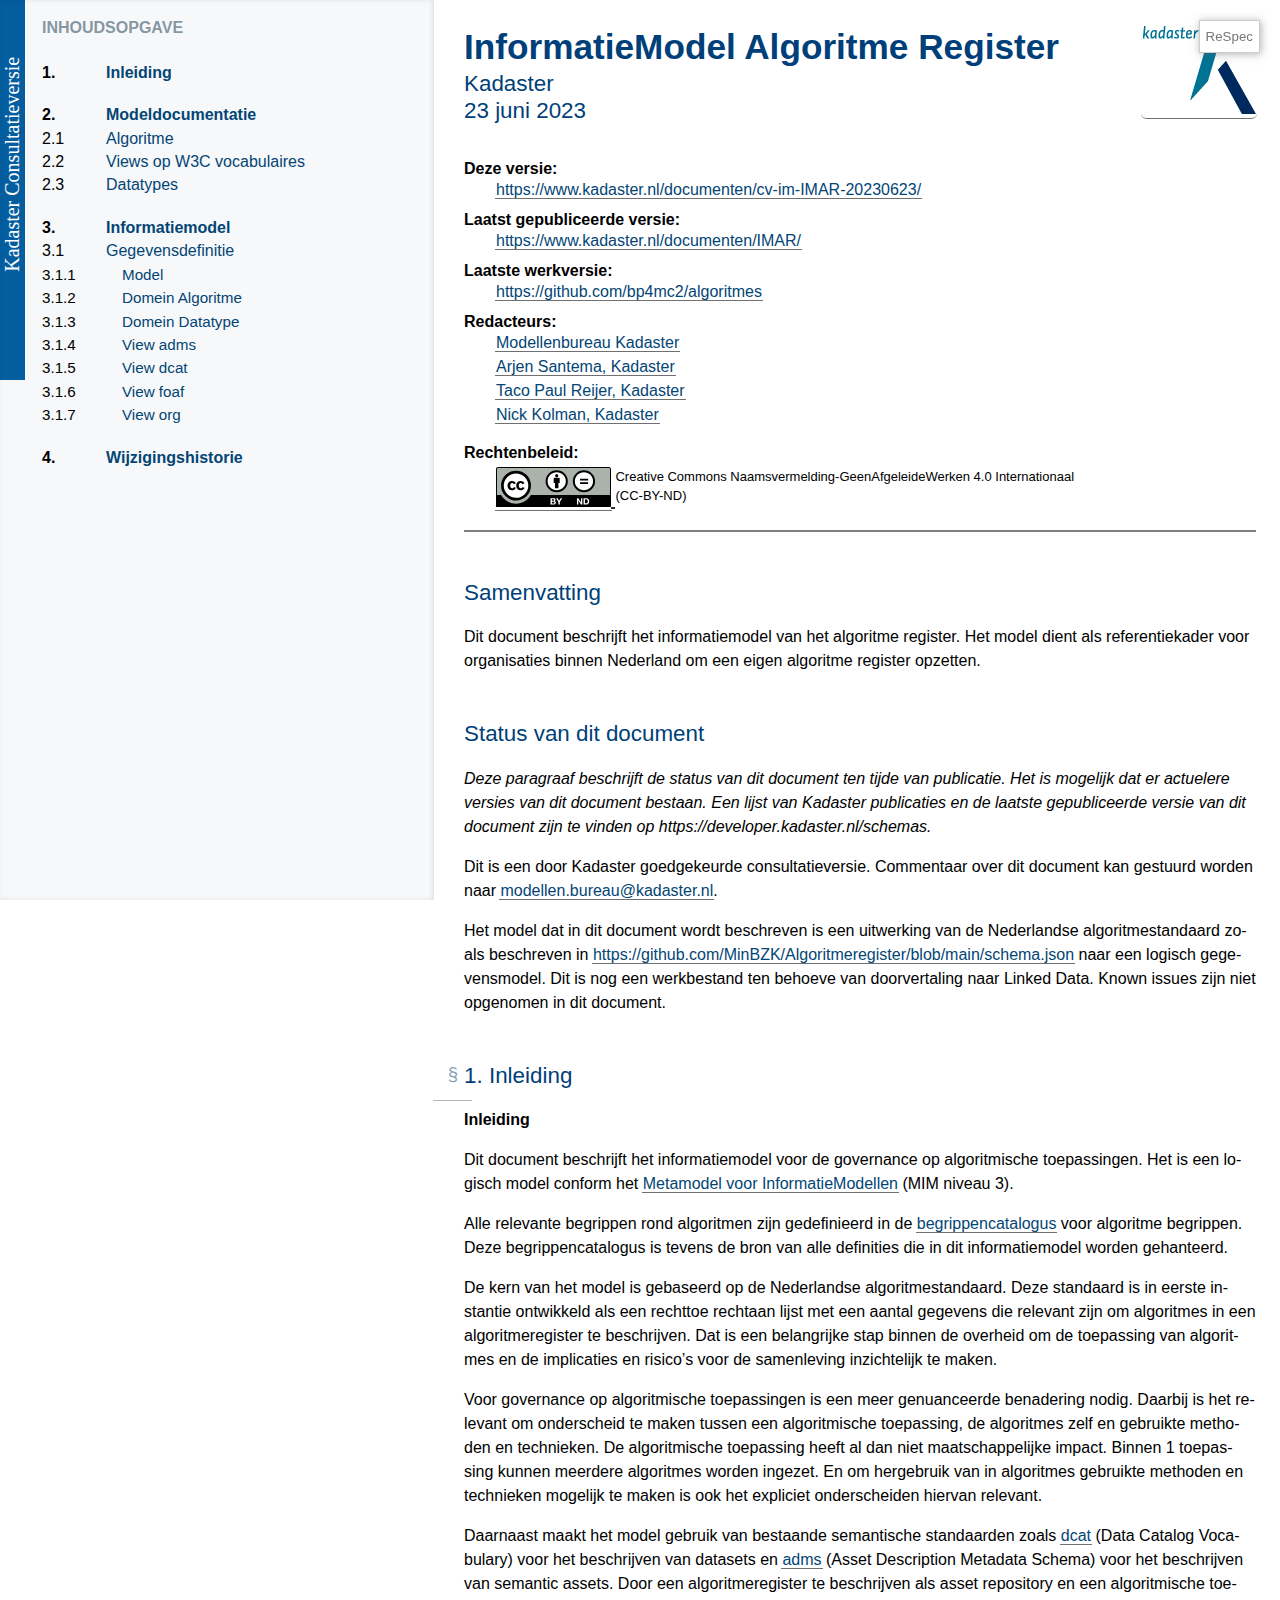
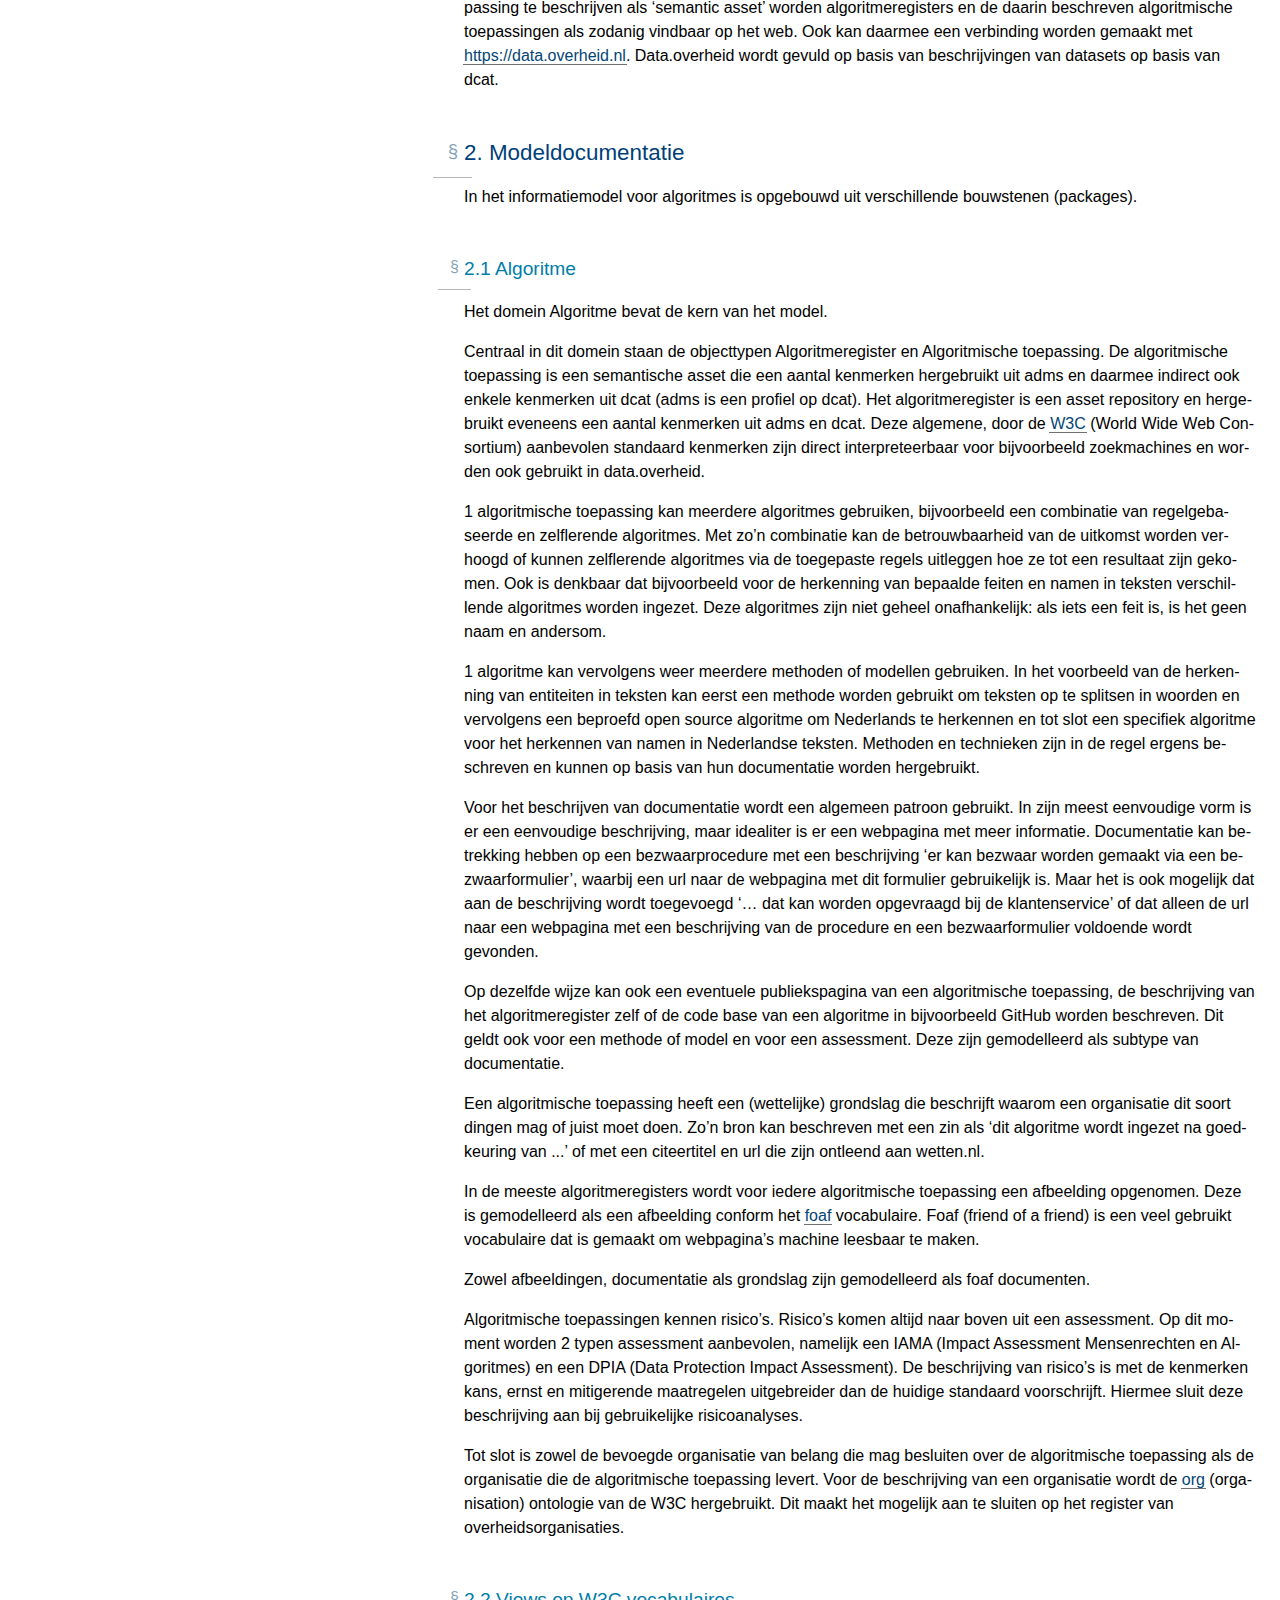
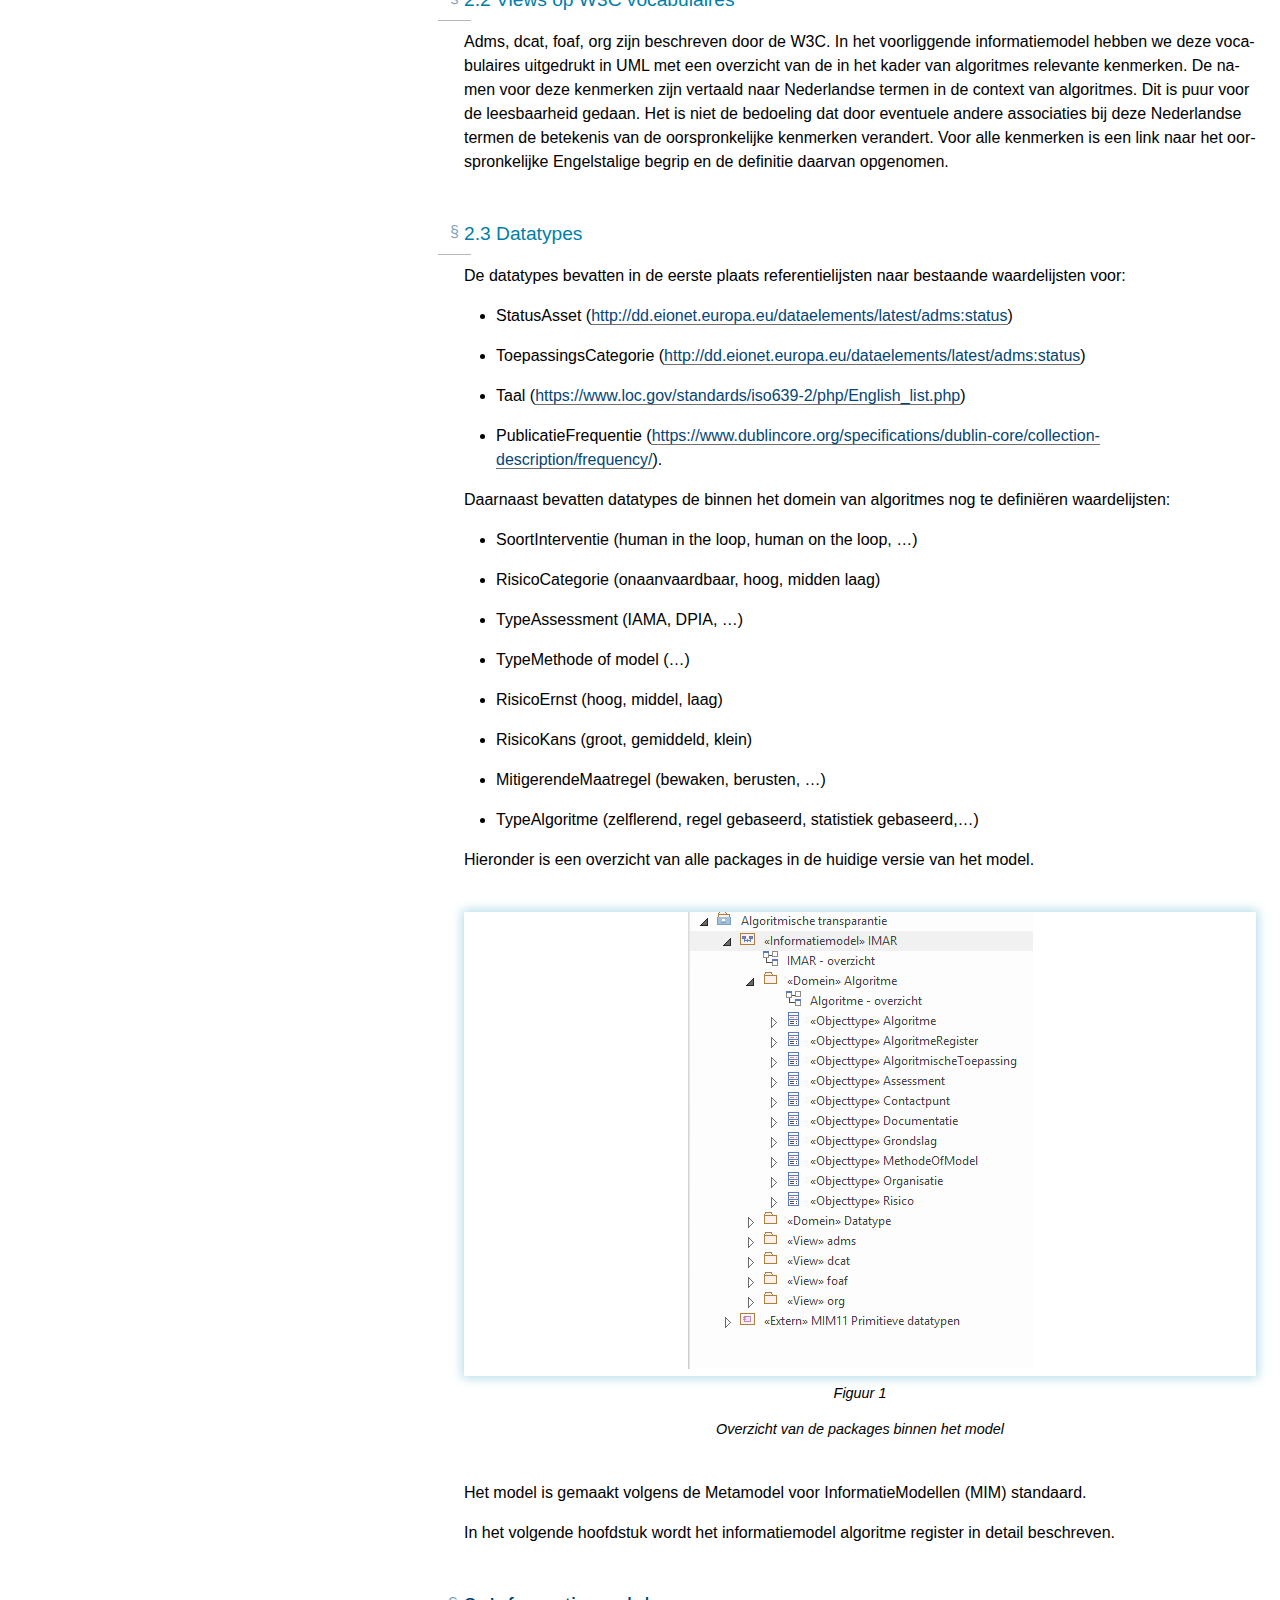
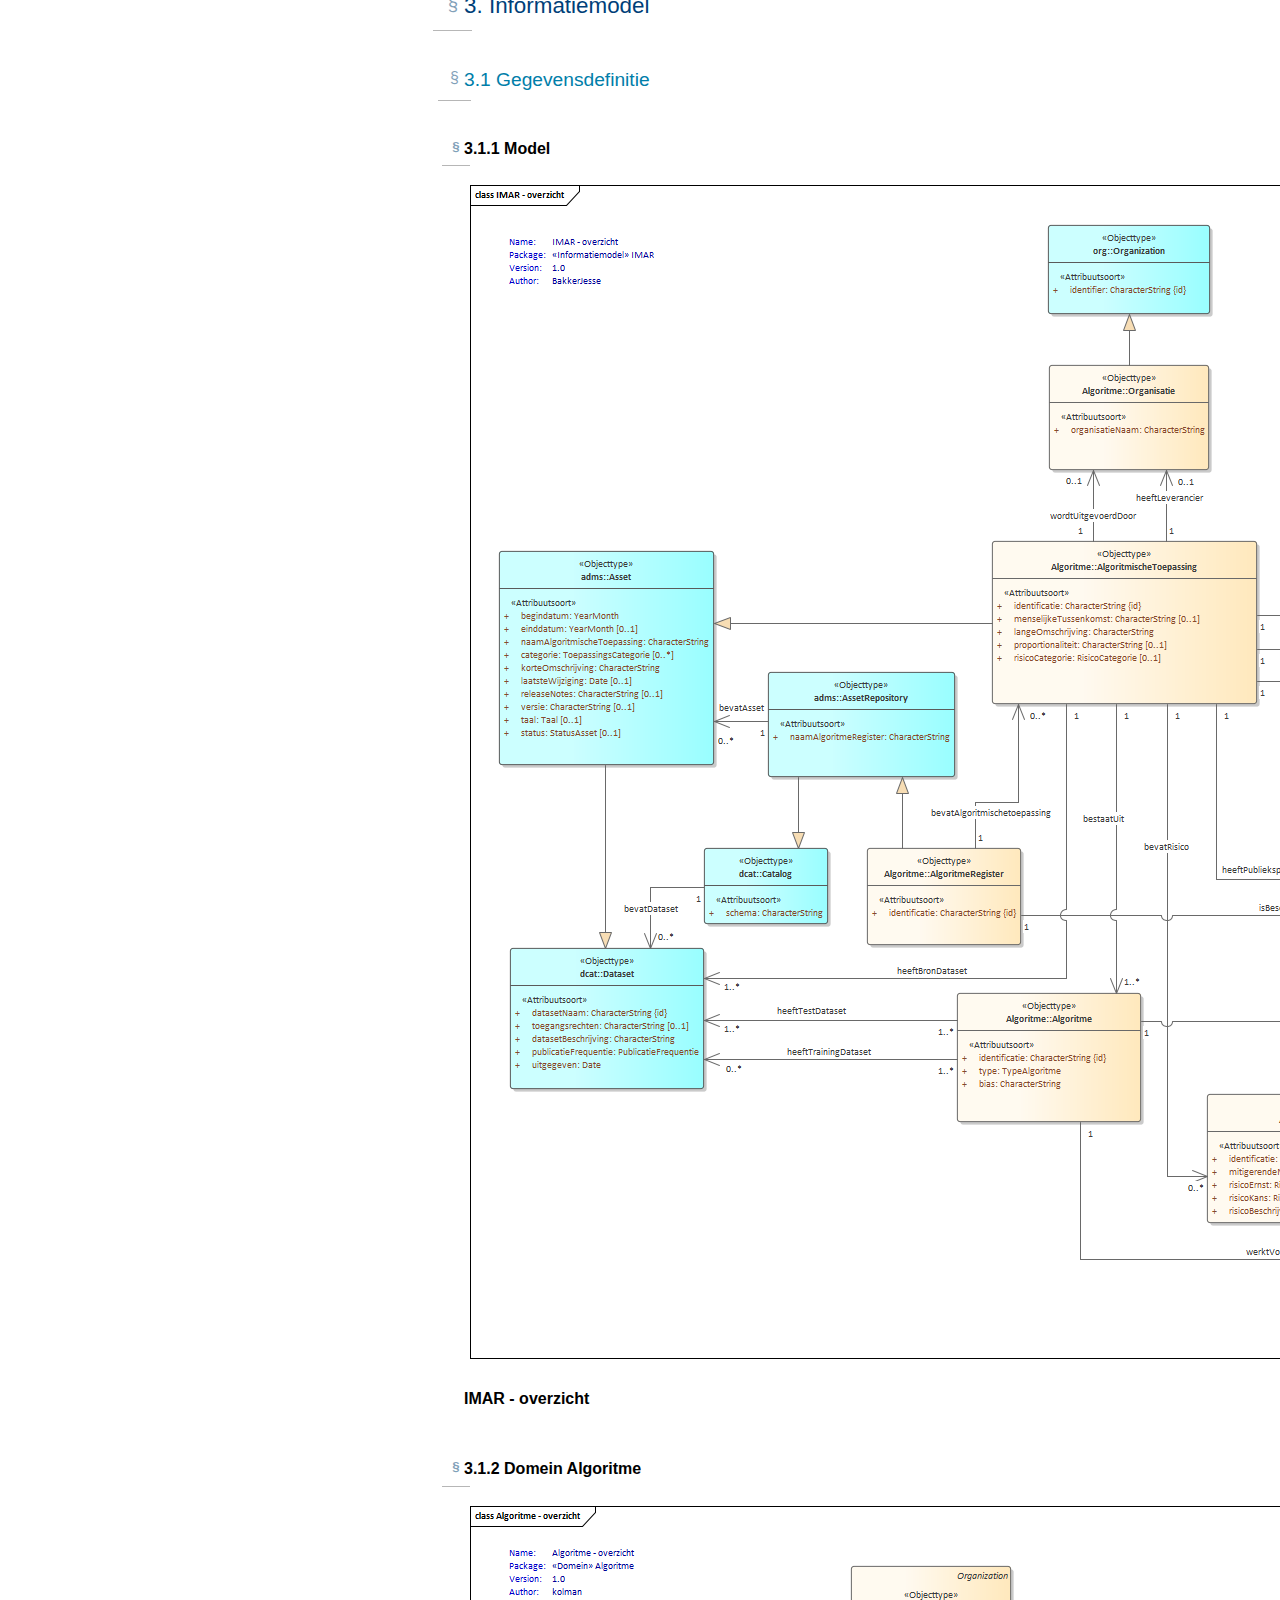
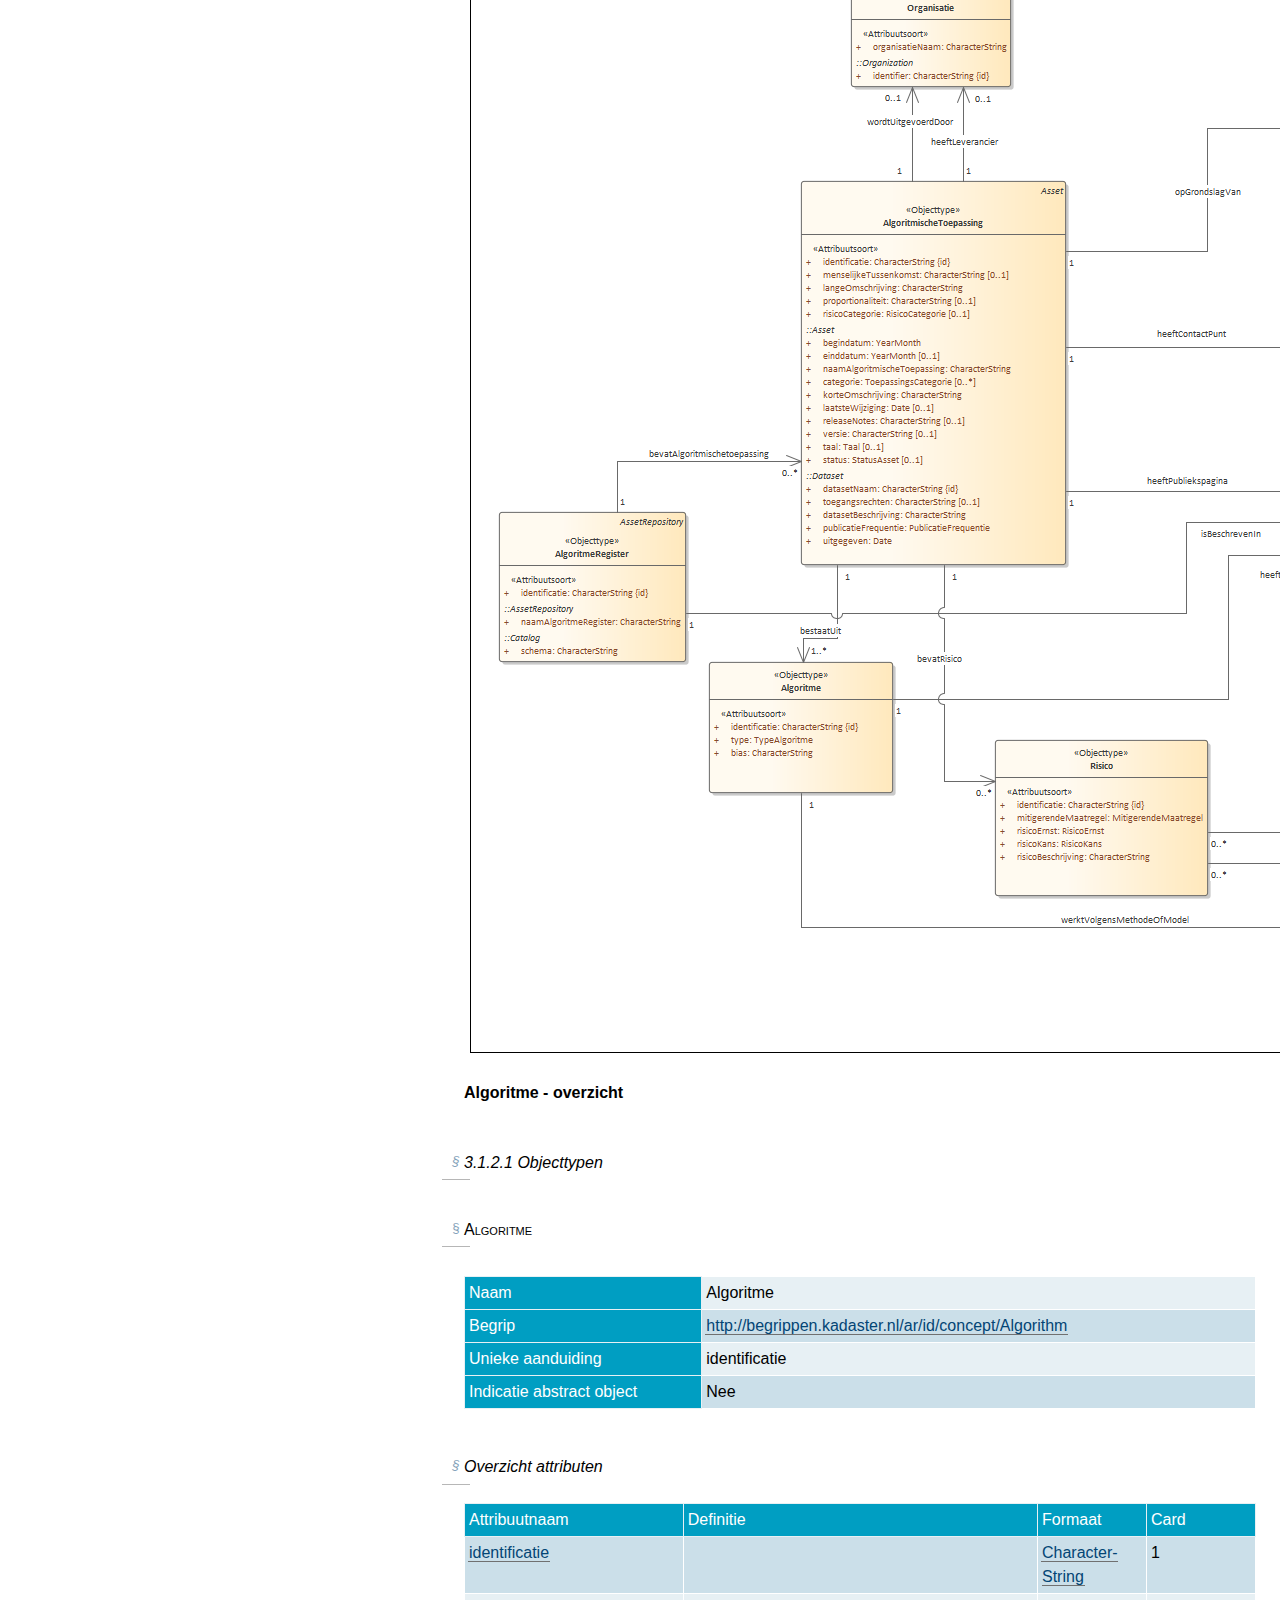
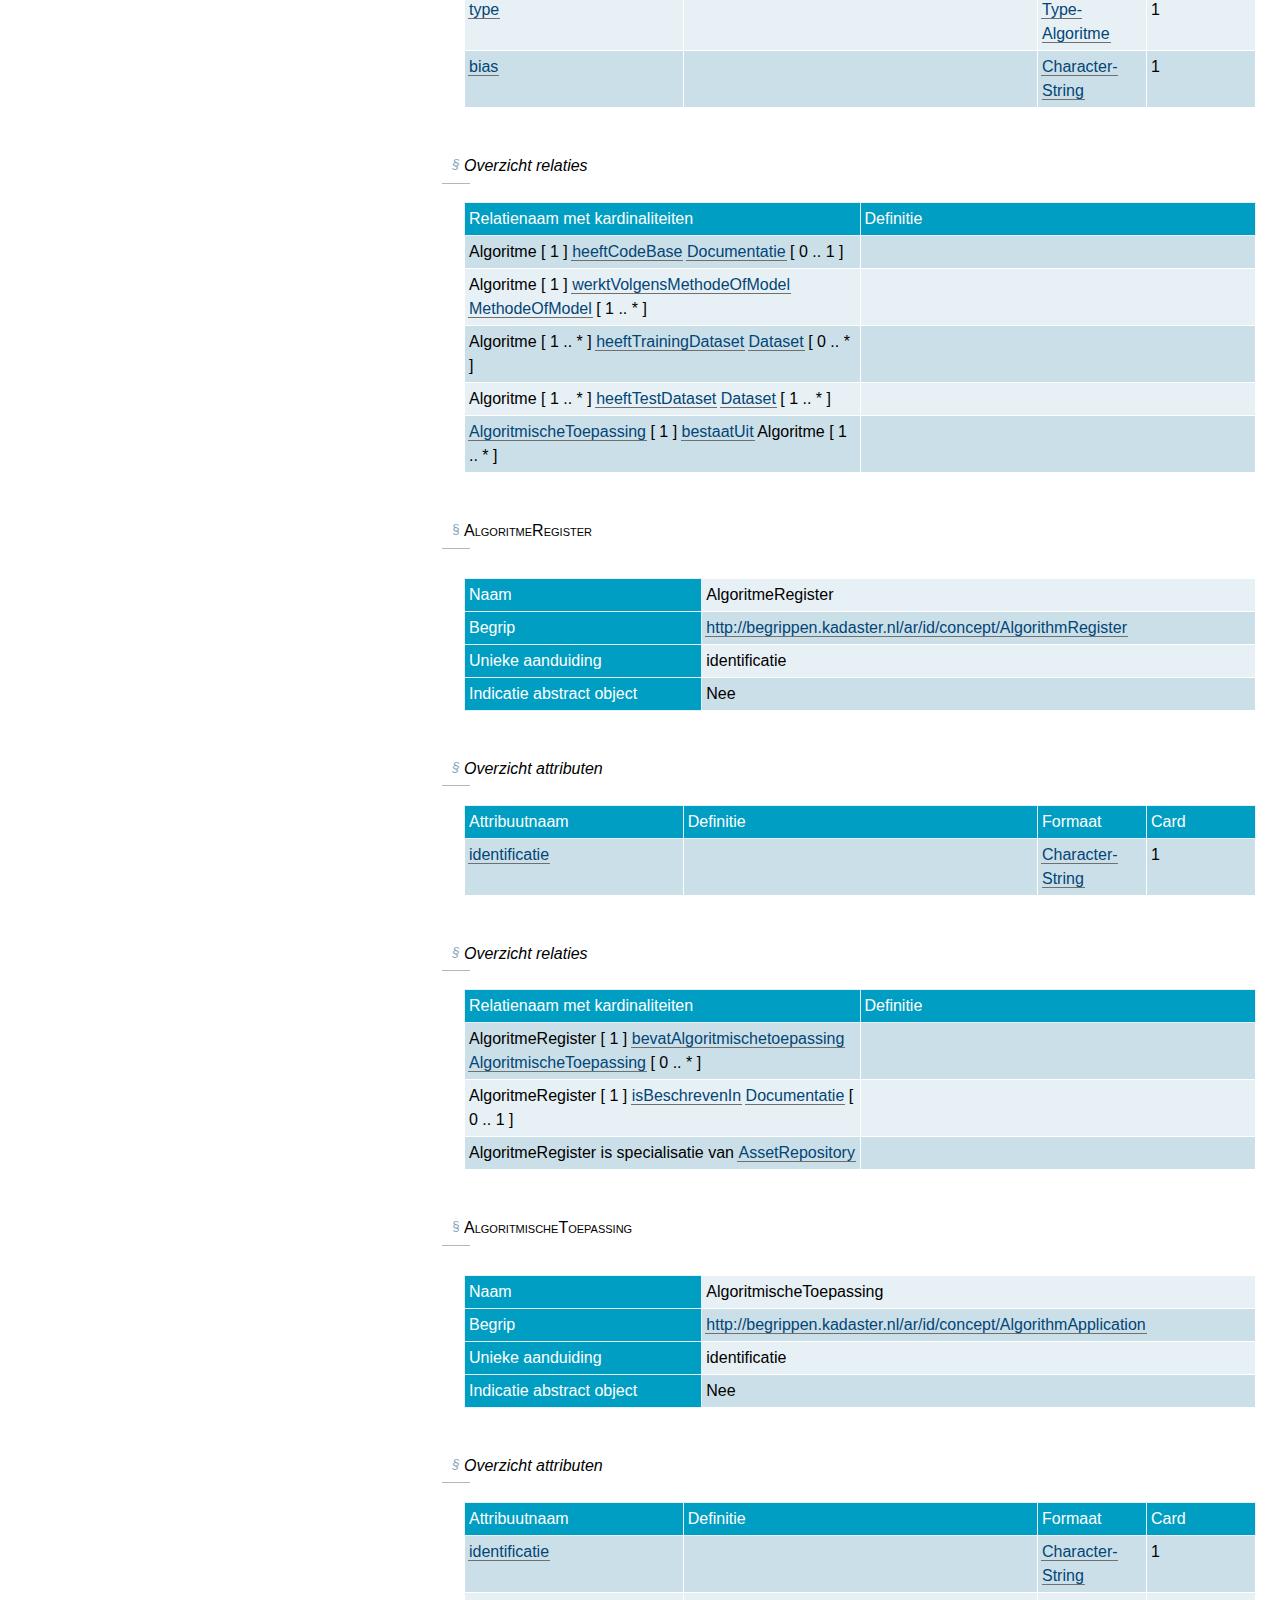
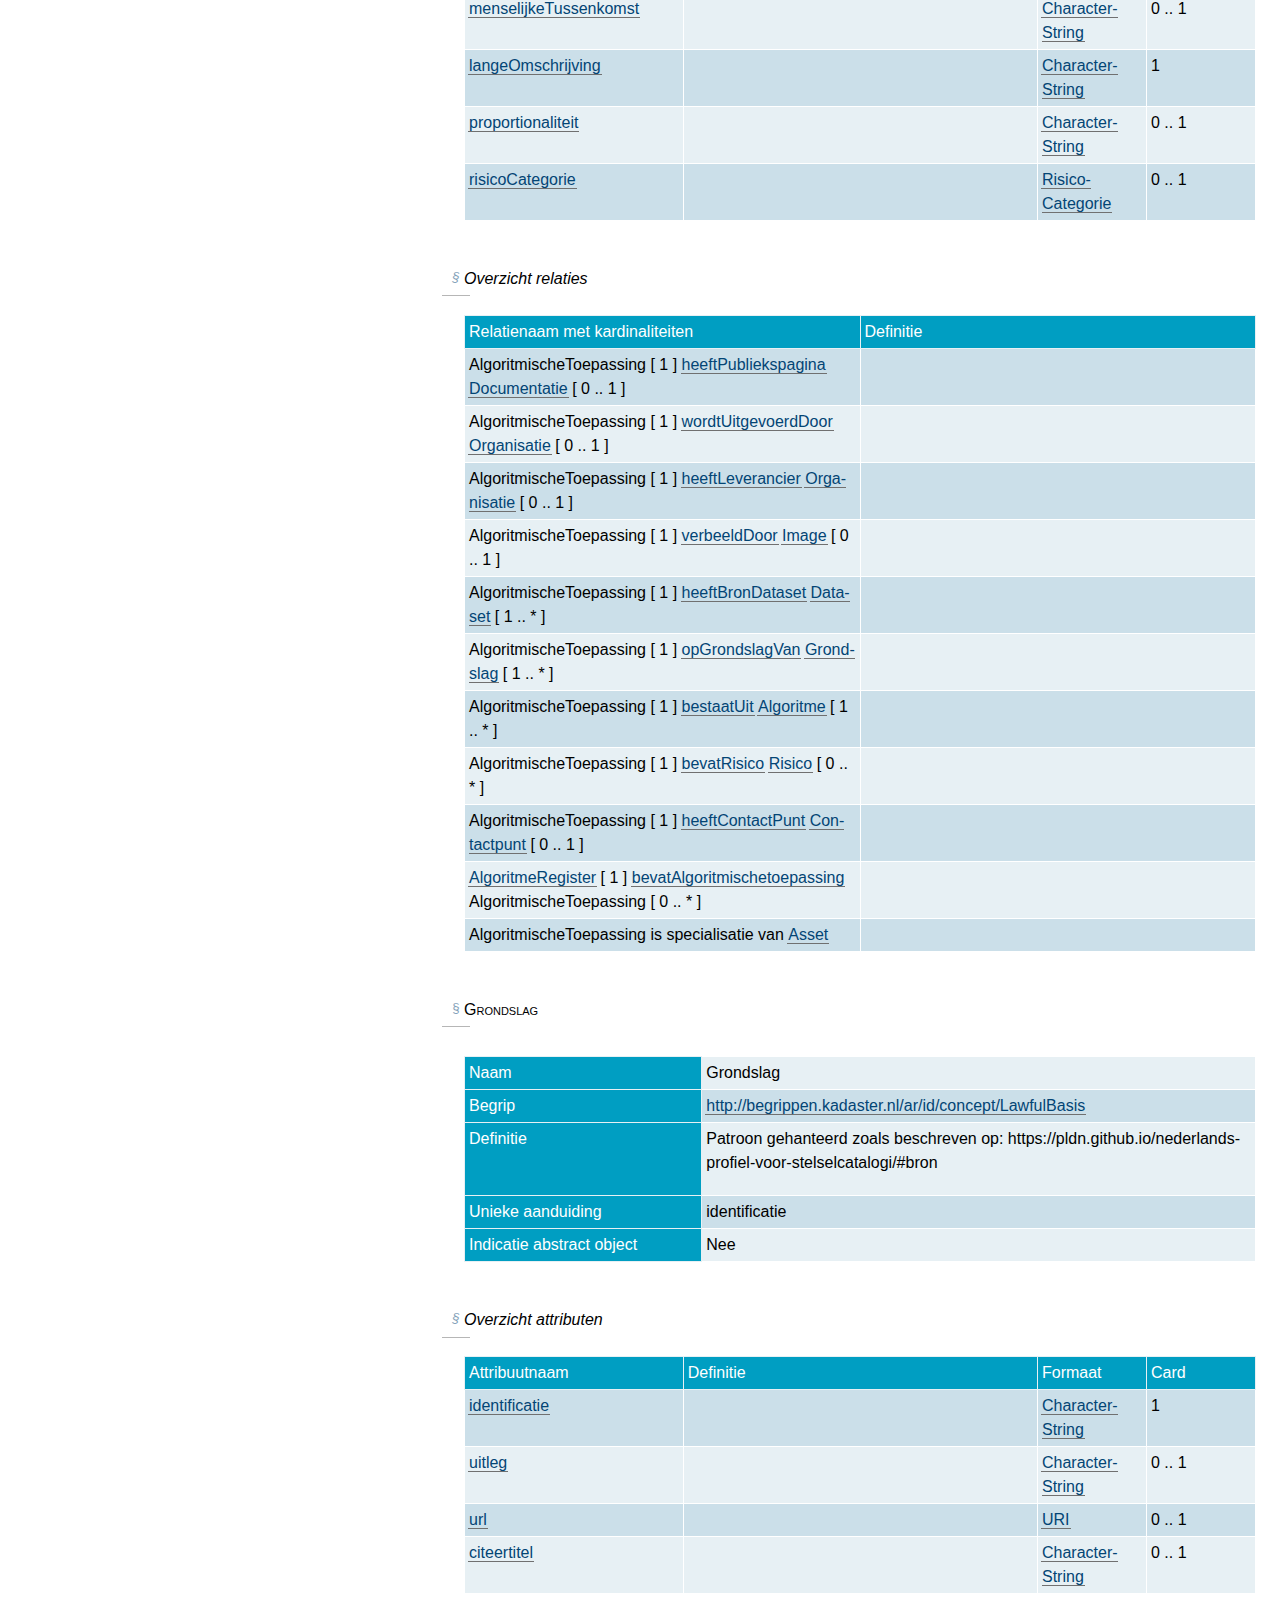
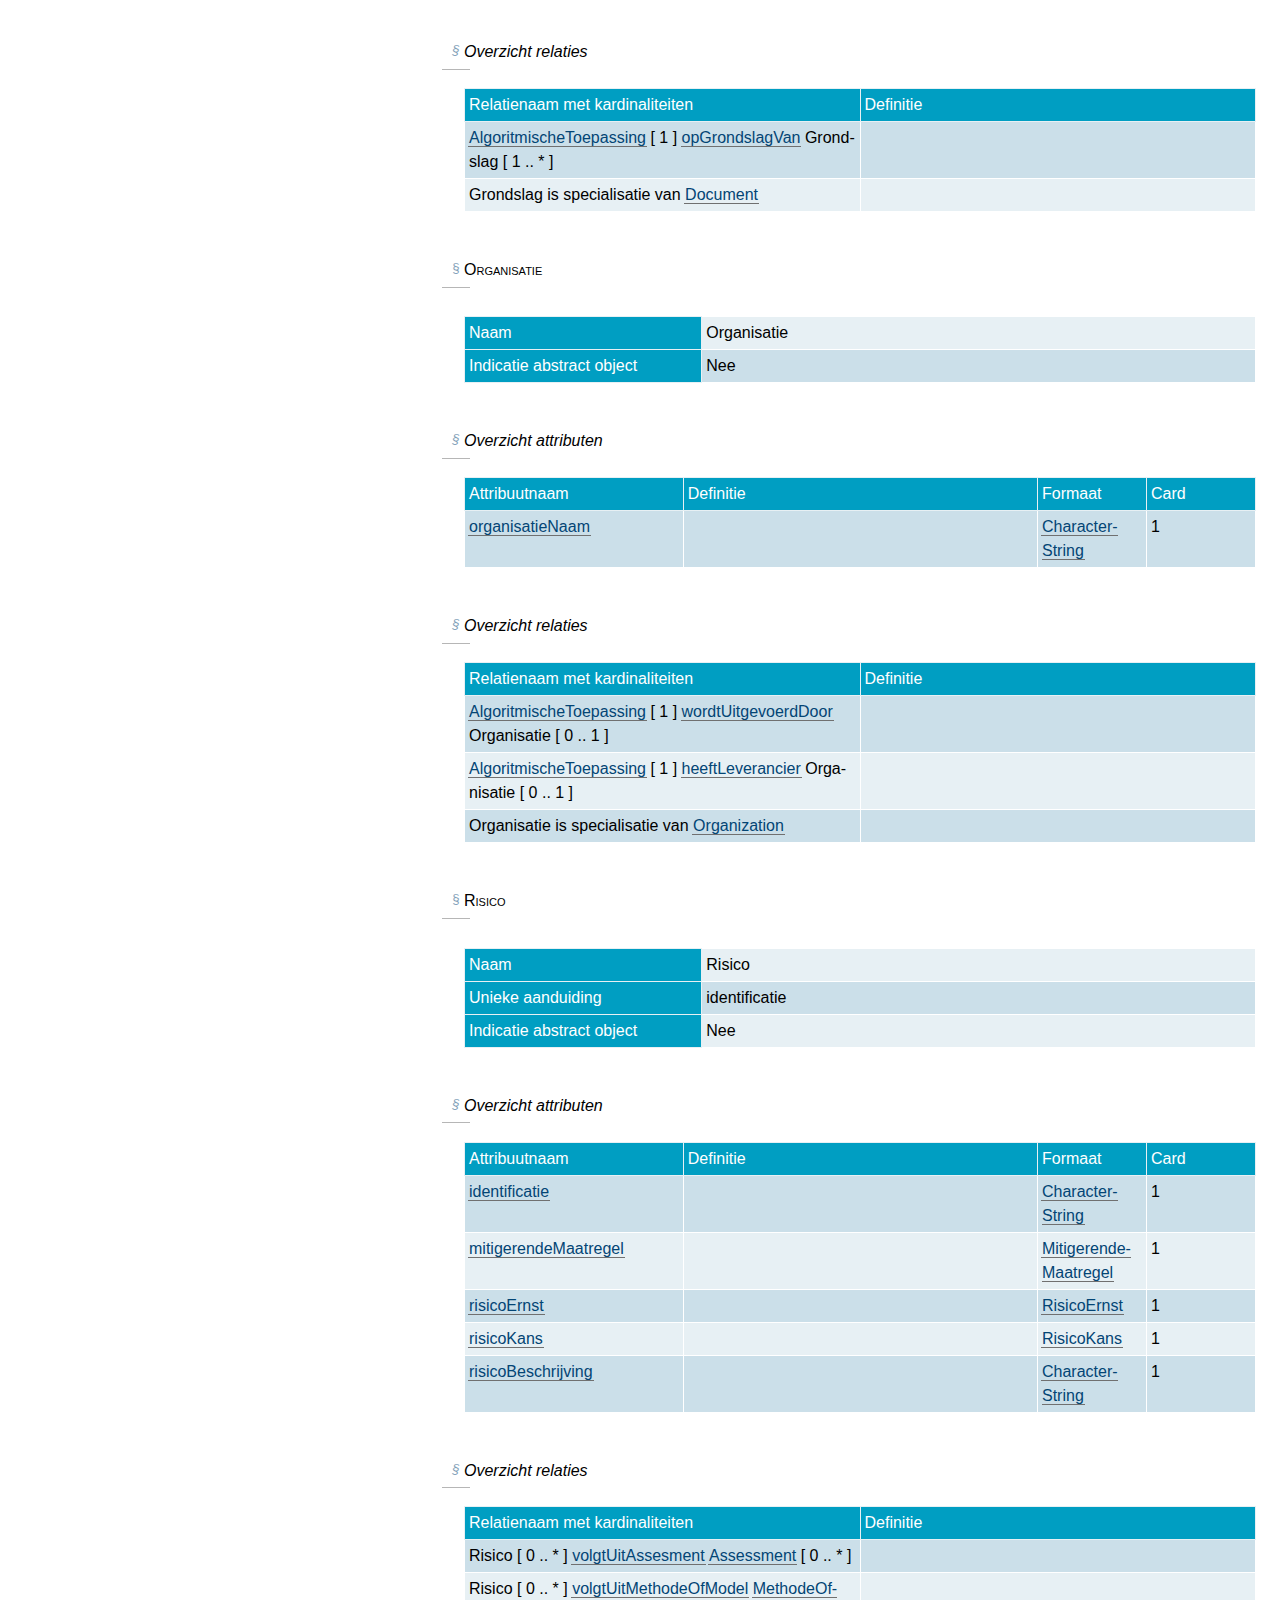
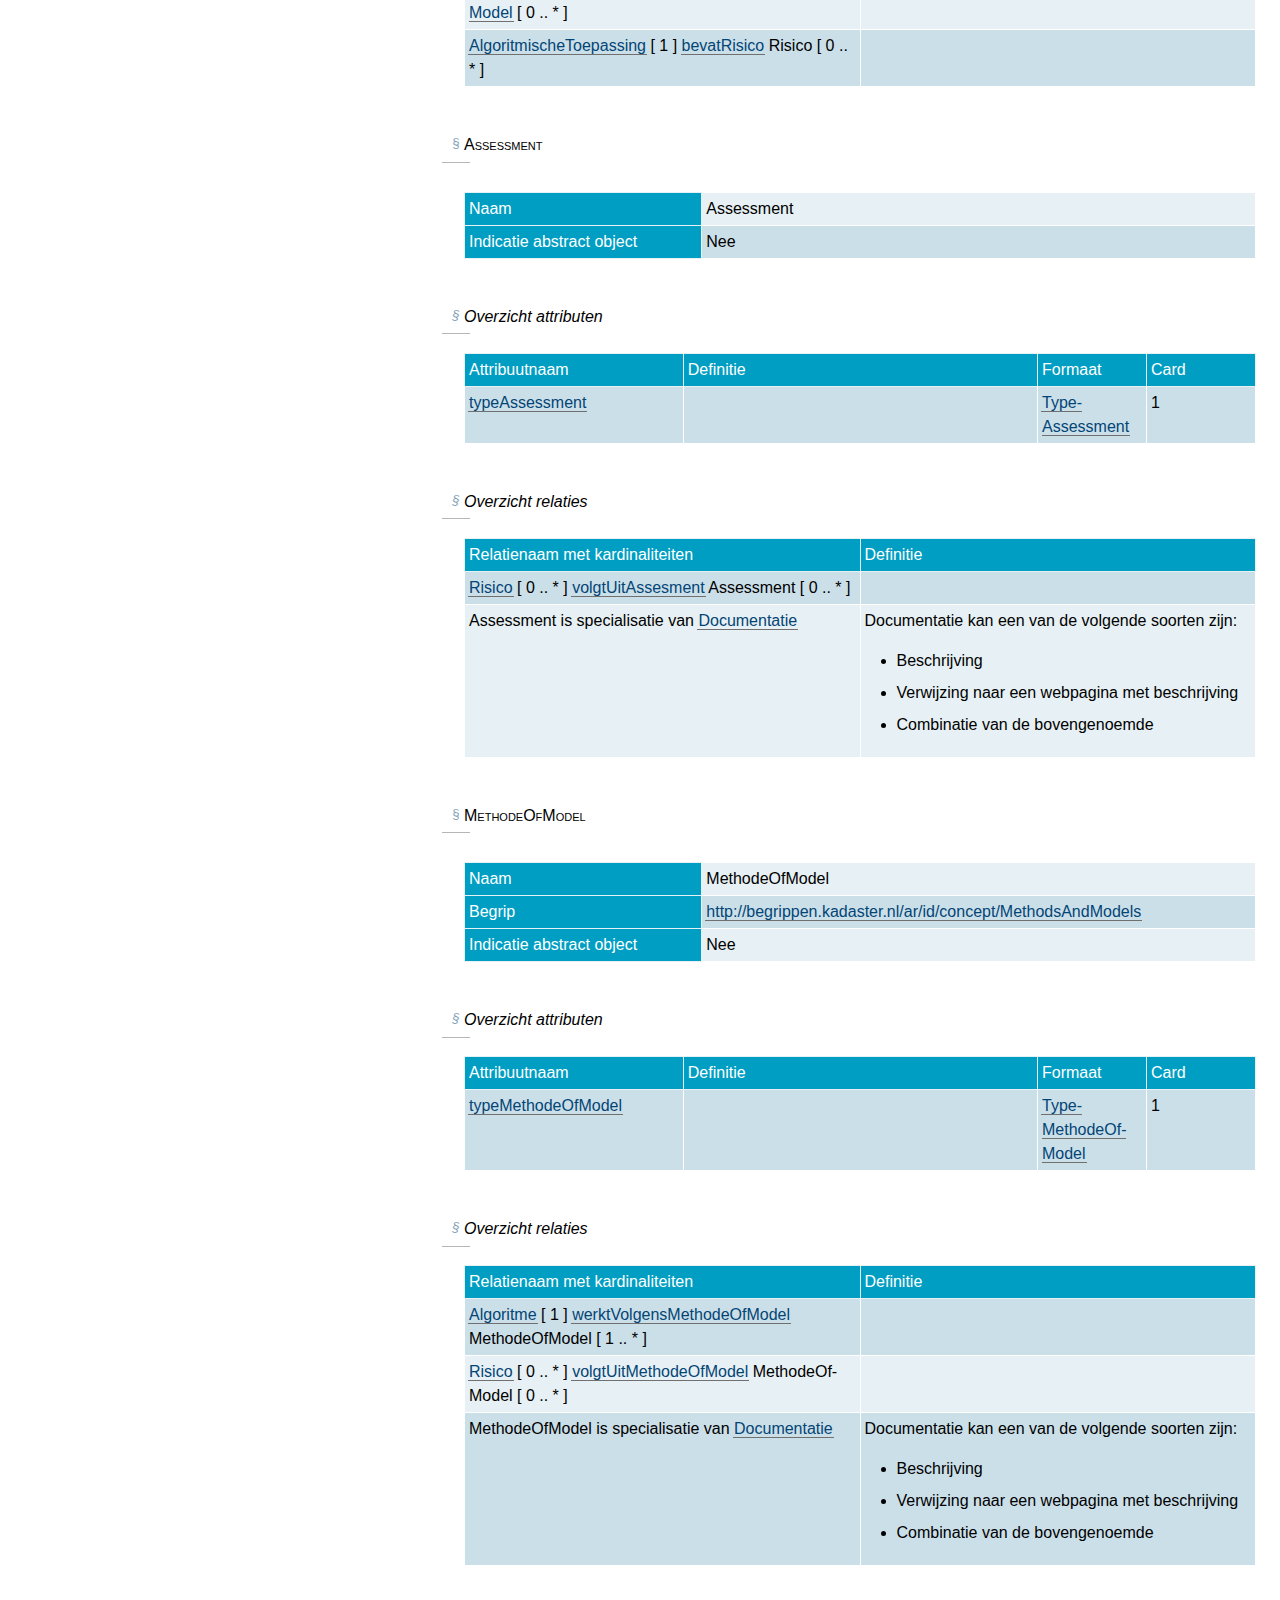
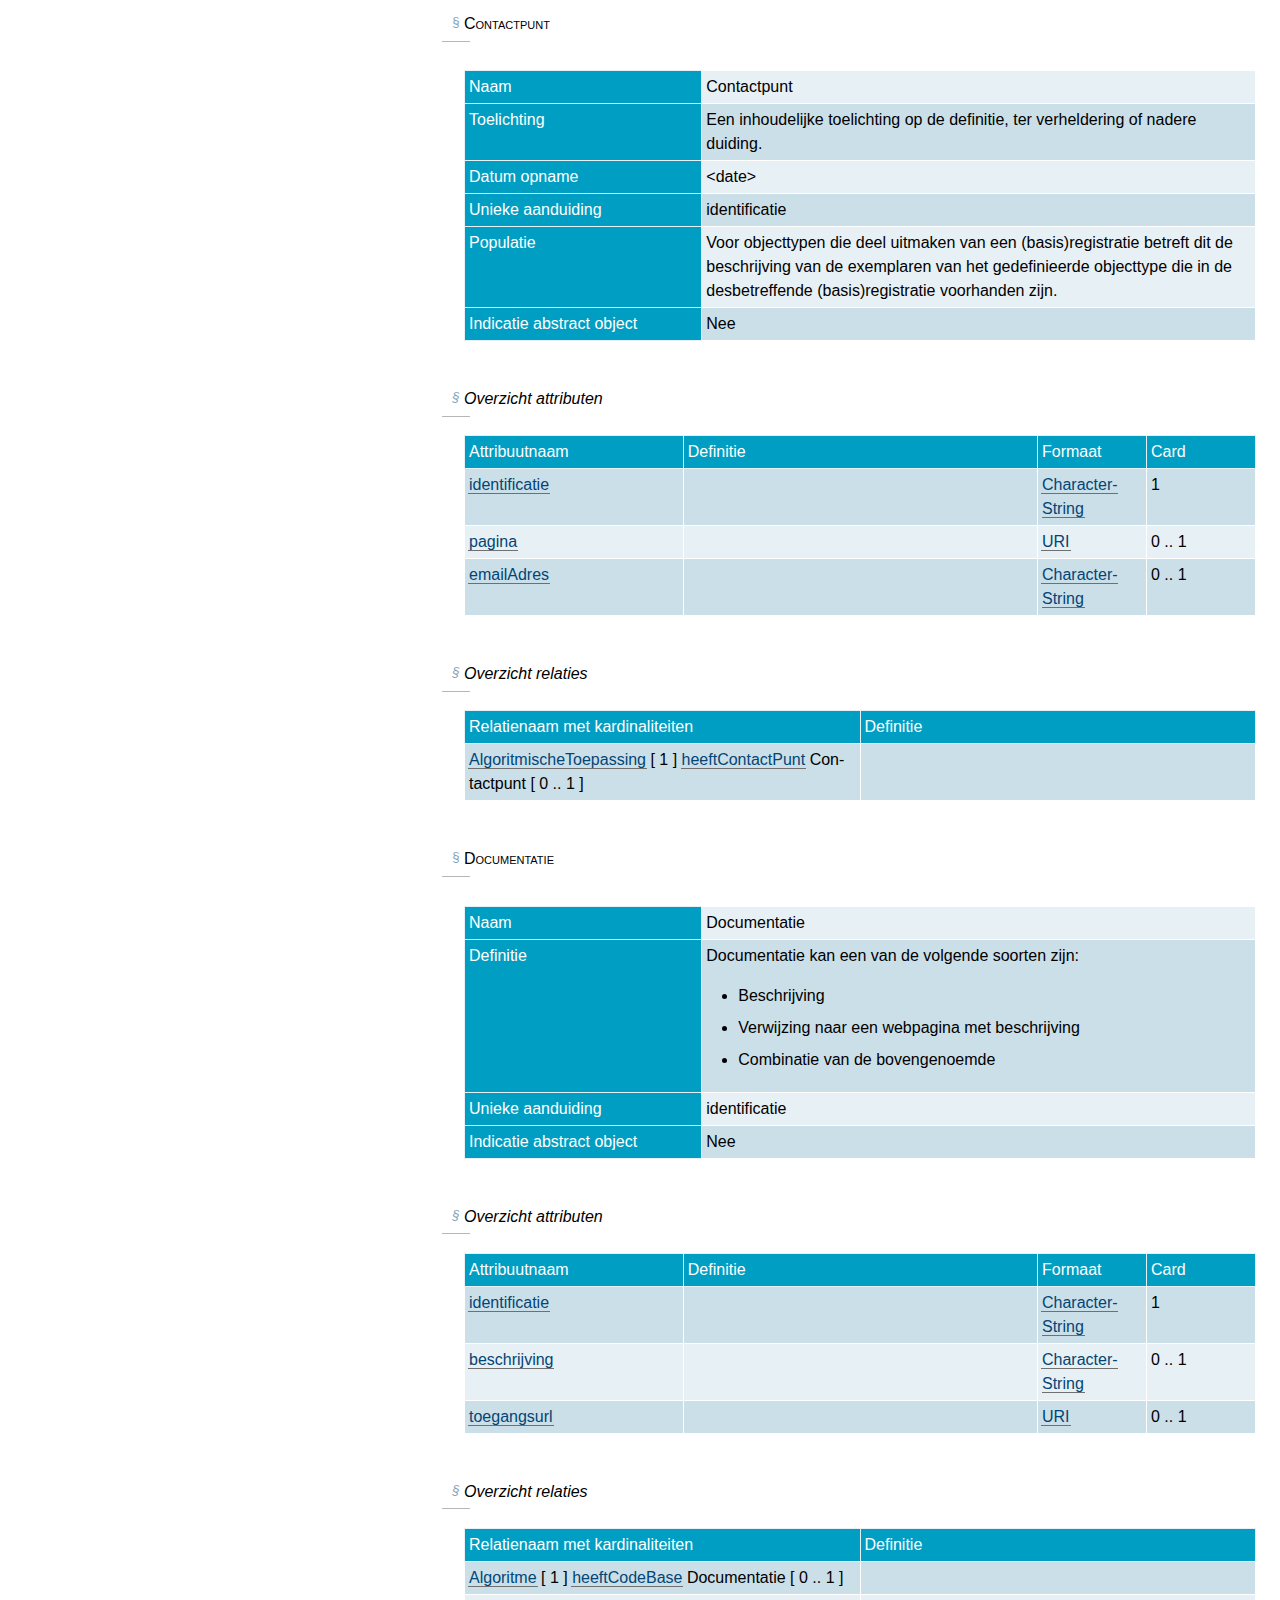
==== cat/IMAR.html @ a22e3449 "Publicatie imar 1.52.1" ====
<!DOCTYPE HTML><html lang="nl" dir="ltr"><head><meta http-equiv="Content-Type" content="text/html; charset=UTF-8"><title>InformatieModel Algoritme Register</title><meta name="viewport" content="width=device-width, initial-scale=1, shrink-to-fit=no"><script class="remove" src="profile/respec-kadaster.js"></script><script class="remove">
                        var respecConfig = {"specStatus":"GN-CV","specType":"IM","editors":[{"name":"Modellenbureau Kadaster","url":"https:\/\/www.Kadaster.nl\/"},{"name":"Arjen Santema, Kadaster","url":"https:\/\/www.kadaster.nl\/"},{"name":"Taco Paul Reijer, Kadaster","url":"https:\/\/www.kadaster.nl\/"},{"name":"Nick Kolman, Kadaster","url":"https:\/\/www.kadaster.nl\/"}],"edDraftURI":"https:\/\/github.com\/bp4mc2\/algoritmes","latestVersion":"","prevED":"","prevRecURI":"","shortName":"IMAR","addSectionLinks":"true","maxTocLevel":"3","license":"cc-by-nd","subtitle":"","lint":"false","pubDomain":"","modificationDate":"","previousPublishDate":"","publishDate":"2023-06-23"};
                    </script><link rel="stylesheet" type="text/css" href="web/css/default-documentor.css"><link rel="stylesheet" type="text/css" href="web/css/klant-documentor.css"><script src="web/js/default-documentor.js"></script><script src="web/js/klant-documentor.js"></script></head><body><section id="abstract" type="default" original-id="samenvatting" metadata-id="abstract"><p>​Dit document beschrijft het informatiemodel van het algoritme register. Het model dient als referentiekader voor organisaties binnen Nederland om een eigen algoritme register opzetten.</p></section><section id="sotd" type="default" original-id="over-dit-document" metadata-id="sotd">
<p>Het model dat in dit document wordt beschreven is een uitwerking van de Nederlandse algoritmestandaard zoals beschreven in <a target="window_https___github_com_MinBZK_Algoritmeregister_blob_main_schema_json" shape="rect" href="https://github.com/MinBZK/Algoritmeregister/blob/main/schema.json">https://github.com/MinBZK/Algoritmeregister/blob/main/schema.json</a> naar een logisch gegevensmodel. Dit is nog een werkbestand ten behoeve van doorvertaling naar Linked Data. Known issues zijn niet opgenomen in dit document.</p>
</section><section id="inleiding" type="default" original-id="inleiding" metadata-id=""><h1>Inleiding</h1><p><strong>Inleiding</strong></p><p>Dit document beschrijft het informatiemodel voor de governance op algoritmische toepassingen. Het is een logisch model conform het <a target="window_https___docs_geostandaarden_nl_mim_mim_" shape="rect" href="https://docs.geostandaarden.nl/mim/mim/">Metamodel voor InformatieModellen</a> (MIM niveau 3).</p><p>Alle relevante begrippen rond algoritmen zijn gedefinieerd in de <a target="window_https___catalogus_kadaster_nl_ar_nl_" shape="rect" href="https://catalogus.kadaster.nl/ar/nl/">begrippencatalogus</a> voor algoritme begrippen. Deze begrippencatalogus is tevens de bron van alle definities die in dit informatiemodel worden gehanteerd.</p><p>De kern van het model is gebaseerd op de Nederlandse algoritmestandaard. Deze standaard is in eerste instantie ontwikkeld als een rechttoe rechtaan lijst met een aantal gegevens die relevant zijn om algoritmes in een algoritmeregister te beschrijven. Dat is een belangrijke stap binnen de overheid om de toepassing van algoritmes en de implicaties en risico’s voor de samenleving inzichtelijk te maken.</p><p>Voor governance op algoritmische toepassingen is een meer genuanceerde benadering nodig. Daarbij is het relevant om onderscheid te maken tussen een algoritmische toepassing, de algoritmes zelf en gebruikte methoden en technieken. De algoritmische toepassing heeft al dan niet maatschappelijke impact. Binnen 1 toepassing kunnen meerdere algoritmes worden ingezet. En om hergebruik van in algoritmes gebruikte methoden en technieken mogelijk te maken is ook het expliciet onderscheiden hiervan relevant.</p><p>Daarnaast maakt het model gebruik van bestaande semantische standaarden zoals <a target="window_https___www_w3_org_TR_vocab_dcat_3_" shape="rect" href="https://www.w3.org/TR/vocab-dcat-3/">dcat</a> (Data Catalog Vocabulary) voor het beschrijven van datasets en <a target="window_https___www_w3_org_TR_vocab_adms_" shape="rect" href="https://www.w3.org/TR/vocab-adms/">adms</a> (Asset Description Metadata Schema) voor het beschrijven van semantic assets. Door een algoritmeregister te beschrijven als asset repository en een algoritmische toepassing te beschrijven als ‘semantic asset’ worden algoritmeregisters en de daarin beschreven algoritmische toepassingen als zodanig vindbaar op het web. Ook kan daarmee een verbinding worden gemaakt met <a target="window_https___data_overheid_nl" shape="rect" href="https://data.overheid.nl">https://data.overheid.nl</a>. Data.overheid wordt gevuld op basis van beschrijvingen van datasets op basis van dcat.</p></section><section id="modeldocumentatie" type="default" original-id="modeldocumentatie" metadata-id=""><h1>Modeldocumentatie</h1>
<p>In het informatiemodel voor algoritmes is opgebouwd uit verschillende bouwstenen (packages).</p>
<section id="algoritme" type="default" original-id="algoritme" metadata-id=""><h2>Algoritme</h2>
<p>Het domein Algoritme bevat de kern van het model.</p>

<p>Centraal in dit domein staan de objecttypen Algoritmeregister en Algoritmische toepassing. De algoritmische toepassing is een semantische asset die een aantal kenmerken hergebruikt uit adms en daarmee indirect ook enkele kenmerken uit dcat (adms is een profiel op dcat). Het algoritmeregister is een asset repository en hergebruikt eveneens een aantal kenmerken uit adms en dcat. Deze algemene, door de <a target="window_https___www_w3_org_" shape="rect" href="https://www.w3.org/">W3C</a> (World Wide Web Consortium) aanbevolen standaard kenmerken zijn direct interpreteerbaar voor bijvoorbeeld zoekmachines en worden ook gebruikt in data.overheid.</p>

<p>1 algoritmische toepassing kan meerdere algoritmes gebruiken, bijvoorbeeld een combinatie van regelgebaseerde en zelflerende algoritmes. Met zo’n combinatie kan de betrouwbaarheid van de uitkomst worden verhoogd of kunnen zelflerende algoritmes via de toegepaste regels uitleggen hoe ze tot een resultaat zijn gekomen. Ook is denkbaar dat bijvoorbeeld voor de herkenning van bepaalde feiten en namen in teksten verschillende algoritmes worden ingezet. Deze algoritmes zijn niet geheel onafhankelijk: als iets een feit is, is het geen naam en andersom.</p>

<p>1 algoritme kan vervolgens weer meerdere methoden of modellen gebruiken. In het voorbeeld van de herkenning van entiteiten in teksten kan eerst een methode worden gebruikt om teksten op te splitsen in woorden en vervolgens een beproefd open source algoritme om Nederlands te herkennen en tot slot een specifiek algoritme voor het herkennen van namen in Nederlandse teksten. Methoden en technieken zijn in de regel ergens beschreven en kunnen op basis van hun documentatie worden hergebruikt.</p>

<p>Voor het beschrijven van documentatie wordt een algemeen patroon gebruikt. In zijn meest eenvoudige vorm is er een eenvoudige beschrijving, maar idealiter is er een webpagina met meer informatie. Documentatie kan betrekking hebben op een bezwaarprocedure met een beschrijving ‘er kan bezwaar worden gemaakt via een bezwaarformulier’, waarbij een url naar de webpagina met dit formulier gebruikelijk is. Maar het is ook mogelijk dat aan de beschrijving wordt toegevoegd ‘… dat kan worden opgevraagd bij de klantenservice’ of dat alleen de url naar een webpagina met een beschrijving van de procedure en een bezwaarformulier voldoende wordt gevonden.</p>

<p>Op dezelfde wijze kan ook een eventuele publiekspagina van een algoritmische toepassing, de beschrijving van het algoritmeregister zelf of de code base van een algoritme in bijvoorbeeld GitHub worden beschreven. Dit geldt ook voor een methode of model en voor een assessment. Deze zijn gemodelleerd als subtype van documentatie.</p>

<p>Een algoritmische toepassing heeft een (wettelijke) grondslag die beschrijft waarom een organisatie dit soort dingen mag of juist moet doen. Zo’n bron kan beschreven met een zin als ‘dit algoritme wordt ingezet na goedkeuring van ...’ of met een citeertitel en url die zijn ontleend aan wetten.nl.</p>

<p>In de meeste algoritmeregisters wordt voor iedere algoritmische toepassing een afbeelding opgenomen. Deze is gemodelleerd als een afbeelding conform het <a target="window_http___xmlns_com_foaf_0_1_" shape="rect" href="http://xmlns.com/foaf/0.1/">foaf</a> vocabulaire. Foaf (friend of a friend) is een veel gebruikt vocabulaire dat is gemaakt om webpagina’s machine leesbaar te maken.</p>

<p>Zowel afbeeldingen, documentatie als grondslag zijn gemodelleerd als foaf documenten.</p>

<p>Algoritmische toepassingen kennen risico’s. Risico’s komen altijd naar boven uit een assessment. Op dit moment worden 2 typen assessment aanbevolen, namelijk een IAMA (Impact Assessment Mensenrechten en Algoritmes) en een DPIA (Data Protection Impact Assessment). De beschrijving van risico’s is met de kenmerken kans, ernst en mitigerende maatregelen uitgebreider dan de huidige standaard voorschrijft. Hiermee sluit deze beschrijving aan bij gebruikelijke risicoanalyses.</p>

<p>Tot slot is zowel de bevoegde organisatie van belang die mag besluiten over de algoritmische toepassing als de organisatie die de algoritmische toepassing levert. Voor de beschrijving van een organisatie wordt de <a target="window_https___www_w3_org_TR_vocab_org_" shape="rect" href="https://www.w3.org/TR/vocab-org/">org</a> (organisation) ontologie van de W3C hergebruikt. Dit maakt het mogelijk aan te sluiten op het register van overheidsorganisaties.</p>
</section><section id="views-op-w3c-vocabulaires" type="default" original-id="views-op-w3c-vocabulaires" metadata-id=""><h2>Views op W3C vocabulaires</h2><p>Adms, dcat, foaf, org zijn beschreven door de W3C. In het voorliggende informatiemodel hebben we deze vocabulaires uitgedrukt in UML met een overzicht van de in het kader van algoritmes relevante kenmerken. De namen voor deze kenmerken zijn vertaald naar Nederlandse termen in de context van algoritmes. Dit is puur voor de leesbaarheid gedaan. Het is niet de bedoeling dat door eventuele andere associaties bij deze Nederlandse termen de betekenis van de oorspronkelijke kenmerken verandert. Voor alle kenmerken is een link naar het oorspronkelijke Engelstalige begrip en de definitie daarvan opgenomen.</p></section><section id="datatypes" type="default" original-id="datatypes" metadata-id=""><h2>Datatypes</h2><p>De datatypes bevatten in de eerste plaats referentielijsten naar bestaande waardelijsten voor:</p><ul><li>
<p>StatusAsset (<a target="window_http___dd_eionet_europa_eu_dataelements_latest_adms_status" shape="rect" href="http://dd.eionet.europa.eu/dataelements/latest/adms:status">http://dd.eionet.europa.eu/dataelements/latest/adms:status</a>)</p>
</li><li>
<p>ToepassingsCategorie (<a target="window_http___dd_eionet_europa_eu_dataelements_latest_adms_status" shape="rect" href="http://dd.eionet.europa.eu/dataelements/latest/adms:status">http://dd.eionet.europa.eu/dataelements/latest/adms:status</a>)</p>
</li><li>
<p>Taal (<a target="window_https___www_loc_gov_standards_iso639_2_php_English_list_php" shape="rect" href="https://www.loc.gov/standards/iso639-2/php/English_list.php">https://www.loc.gov/standards/iso639-2/php/English_list.php</a>)</p>
</li><li>
<p>PublicatieFrequentie (<a target="window_https___www_dublincore_org_specifications_dublin_core_collection_description_frequency_" shape="rect" href="https://www.dublincore.org/specifications/dublin-core/collection-description/frequency/">https://www.dublincore.org/specifications/dublin-core/collection-description/frequency/</a>).</p>
</li></ul><p>Daarnaast bevatten datatypes de binnen het domein van algoritmes nog te definiëren waardelijsten:</p><ul><li>
<p>SoortInterventie (human in the loop, human on the loop, …)</p>
</li><li>
<p>RisicoCategorie (onaanvaardbaar, hoog, midden laag)</p>
</li><li>
<p>TypeAssessment (IAMA, DPIA, …)</p>
</li><li>
<p>TypeMethode of model (…)</p>
</li><li>
<p>RisicoErnst (hoog, middel, laag)</p>
</li><li>
<p>RisicoKans (groot, gemiddeld, klein)</p>
</li><li>
<p>MitigerendeMaatregel (bewaken, berusten, …)</p>
</li><li>
<p>TypeAlgoritme (zelflerend, regel gebaseerd, statistiek gebaseerd,…)</p>
</li></ul>
<p>Hieronder is een overzicht van alle packages in de huidige versie van het model.</p>
<figure class="image image-type-default"><div style="width:auto;"><img src="img-store/img_hash_165736978.png" style="max-width: 100%; width: auto; height: auto;"></div><figcaption class="caption"><p>Overzicht van de packages binnen het model</p></figcaption></figure><div data-custom-style="nummer">
<p>Het model is gemaakt volgens de Metamodel voor InformatieModellen (MIM) standaard.</p>

<p>In het volgende hoofdstuk wordt het informatiemodel algoritme register in detail beschreven.</p>
</div></section></section><section id="informatiemodel" type="default" original-id="informatiemodel" metadata-id="">
<h1>Informatiemodel </h1>
<section id="cat" class="normative">
         <h1>Gegevensdefinitie</h1>
         <a class="anchor" id="global_packages"></a><section id="global_packages">
            <h2>Model   </h2>
            <div class="imageinfo overview"><img src="Images/EAID_BB171C51_9CD1_4fe6_BD7A_0F4BF05F1AA6.png" usemap="#imagemap-EAID_BB171C51_9CD1_4fe6_BD7A_0F4BF05F1AA6" alt="Diagram &#xA;                        &#xA;                     "><map name="imagemap-EAID_BB171C51_9CD1_4fe6_BD7A_0F4BF05F1AA6"><area shape="rect" alt="Contactpunt" coords="925,514,1087,616" href="#graph_EAID_D9B28317_DA70_490a_B4A0_2D0668B782EA"><area shape="rect" alt="AlgoritmeRegister" coords="403,669,557,766" href="#graph_EAID_3A736ED6_643C_4eb4_A480_C6D12A39B26A"><area shape="rect" alt="Assessment" coords="1005,854,1171,936" href="#graph_EAID_B054E46F_B2DF_43e3_B456_73DAF6B52C33"><area shape="rect" alt="MethodeOfModel" coords="1076,1040,1292,1136" href="#graph_EAID_BEA58648_6A2D_4d9e_B2FB_55E8314B8AA9"><area shape="rect" alt="Asset" coords="35,372,250,586" href="#graph_EAID_D31DA88C_B7BE_45da_B755_00368F3A0992"><area shape="rect" alt="Organization" coords="584,46,746,135" href="#graph_EAID_FAA58451_71E0_4f69_A1FB_4DC5341E09BC"><area shape="rect" alt="Image" coords="1165,434,1255,504" href="#graph_EAID_1BC87442_2D9C_4e30_8FFD_99B52DF3BFB2"><area shape="rect" alt="Document" coords="1375,435,1465,505" href="#graph_EAID_48DB1836_75BD_486d_A9EE_0837ACE54D38"><area shape="rect" alt="Dataset" coords="46,769,240,910" href="#graph_EAID_9D1394AE_F302_48dd_89A4_43AA7EE214FF"><area shape="rect" alt="Algoritme" coords="493,814,677,943" href="#graph_EAID_24752FDB_C16D_42ed_B569_4BE6F7B02E7D"><area shape="rect" alt="Grondslag" coords="1075,265,1258,394" href="#graph_EAID_5BA699A1_9AFE_42b8_AB22_DFF8596C790E"><area shape="rect" alt="Organisatie" coords="585,186,745,291" href="#graph_EAID_5C4AE499_A865_4d1d_8651_70711CF0E682"><area shape="rect" alt="Risico" coords="743,915,956,1044" href="#graph_EAID_9B032D30_4A86_4368_BE63_0FF20828D7FB"><area shape="rect" alt="AlgoritmischeToepassing" coords="528,362,793,525" href="#graph_EAID_4F68D985_A851_47a0_9A01_7C1D524872C8"><area shape="rect" alt="Documentatie" coords="1021,668,1252,787" href="#graph_EAID_F1D1A95C_7159_4546_88F7_C444315B8CC0"><area shape="rect" alt="AssetRepository" coords="304,493,491,598" href="#graph_EAID_EF05A14A_BB07_4d5e_9977_33F43B2C60E5"><area shape="rect" alt="Catalog" coords="240,669,364,745" href="#graph_EAID_52593BD1_2D47_4560_8CE5_07C5BFC50B2E"></map><p><b>IMAR - overzicht</b></p>
            </div>
         </section><a class="anchor" id="global_package_Algoritme"></a><section id="global_package_Algoritme">
            <h2>Domein   Algoritme</h2>
            <div class="imageinfo overview"><img src="Images/EAID_DAC073C1_F7A2_4506_80C4_1DCFA63B1A40.png" usemap="#imagemap-EAID_DAC073C1_F7A2_4506_80C4_1DCFA63B1A40" alt="Diagram &#xA;                        &#xA;                     "><map name="imagemap-EAID_DAC073C1_F7A2_4506_80C4_1DCFA63B1A40"><area shape="rect" alt="Contactpunt" coords="857,394,1019,496" href="#graph_EAID_D9B28317_DA70_490a_B4A0_2D0668B782EA"><area shape="rect" alt="AlgoritmeRegister" coords="35,612,222,762" href="#graph_EAID_3A736ED6_643C_4eb4_A480_C6D12A39B26A"><area shape="rect" alt="Assessment" coords="856,749,1075,880" href="#graph_EAID_B054E46F_B2DF_43e3_B456_73DAF6B52C33"><area shape="rect" alt="MethodeOfModel" coords="985,997,1201,1128" href="#graph_EAID_BEA58648_6A2D_4d9e_B2FB_55E8314B8AA9"><area shape="rect" alt="Algoritme" coords="245,762,429,893" href="#graph_EAID_24752FDB_C16D_42ed_B569_4BE6F7B02E7D"><area shape="rect" alt="Grondslag" coords="974,147,1156,291" href="#graph_EAID_5BA699A1_9AFE_42b8_AB22_DFF8596C790E"><area shape="rect" alt="Organisatie" coords="387,66,547,187" href="#graph_EAID_5C4AE499_A865_4d1d_8651_70711CF0E682"><area shape="rect" alt="Risico" coords="531,840,744,996" href="#graph_EAID_9B032D30_4A86_4368_BE63_0FF20828D7FB"><area shape="rect" alt="AlgoritmischeToepassing" coords="337,281,602,665" href="#graph_EAID_4F68D985_A851_47a0_9A01_7C1D524872C8"><area shape="rect" alt="Documentatie" coords="950,545,1181,664" href="#graph_EAID_F1D1A95C_7159_4546_88F7_C444315B8CC0"></map><p><b>Algoritme - overzicht</b></p>
            </div>
            <section id="">
               <h3>Objecttypen   </h3>
               <a class="anchor" id="graph_EAID_24752FDB_C16D_42ed_B569_4BE6F7B02E7D"></a><a class="anchor" id="global_class_Algoritme_Algoritme"></a><section id="global_class_Algoritme_Algoritme">
                  <h4>   Algoritme</h4>
                  
                  <table style="width: 100%;">
                     <colgroup style="width: 30%;"></colgroup>
                     <colgroup style="width: 70%;"></colgroup>
                     <tbody>
                        <tr>
                           <th>Naam</th>
                           <td>Algoritme</td>
                        </tr>
                        <tr>
                           <th>Begrip</th>
                           <td>
                              
                              <a href="http://begrippen.kadaster.nl/ar/id/concept/Algorithm" target="_blank">http://begrippen.kadaster.nl/ar/id/concept/Algorithm</a>
                              
                              </td>
                        </tr>
                        <tr>
                           <th>Unieke aanduiding</th>
                           <td>identificatie</td>
                        </tr>
                        <tr>
                           <th>Indicatie abstract object</th>
                           <td>Nee</td>
                        </tr>
                     </tbody>
                  </table>
                  
                  <h5>Overzicht attributen  </h5>
                  
                  <table style="width: 100%;">
                     <colgroup style="width: 30%;"></colgroup>
                     <colgroup style="width: 50%;"></colgroup>
                     <colgroup style="width: 10%;"></colgroup>
                     <colgroup style="width: 10%;"></colgroup>
                     <tbody>
                        <tr>
                           <th>Attribuutnaam</th>
                           <th>Definitie</th>
                           <th>Formaat</th>
                           <th>Card</th>
                        </tr>
                        <tr>
                           <td>
                              <a class="link" href="#detail_attribute_Algoritme_Algoritme_identificatie">identificatie</a>
                              </td>
                           <td></td>
                           <td>
                              <a class="external-link" href="https://docs.geostandaarden.nl/mim/vv-st-mim-20200225/#primitive-datatypes">Character­String</a>
                              </td>
                           <td>1</td>
                        </tr>
                        <tr>
                           <td>
                              <a class="link" href="#detail_attribute_Algoritme_Algoritme_type">type</a>
                              </td>
                           <td></td>
                           <td>
                              <a class="link" href="#global_class_Datatype_TypeAlgoritme">Type­Algoritme</a>
                              </td>
                           <td>1</td>
                        </tr>
                        <tr>
                           <td>
                              <a class="link" href="#detail_attribute_Algoritme_Algoritme_bias">bias</a>
                              </td>
                           <td></td>
                           <td>
                              <a class="external-link" href="https://docs.geostandaarden.nl/mim/vv-st-mim-20200225/#primitive-datatypes">Character­String</a>
                              </td>
                           <td>1</td>
                        </tr>
                     </tbody>
                  </table>
                  
                  
                  <h5>Overzicht relaties  </h5>
                  
                  <table style="width: 100%;">
                     <colgroup style="width: 50%;"></colgroup>
                     <colgroup style="width: 50%;"></colgroup>
                     <tbody>
                        <tr>
                           <th>Relatienaam met kardinaliteiten</th>
                           <th>Definitie</th>
                        </tr>
                        <tr>
                           <td>
                              Algoritme
                              [ 1 ]
                              
                              <a class="link" href="#detail_association_Algoritme_Algoritme_heeftCodeBase">heeft­Code­Base</a>
                              
                              
                              <a class="link" href="#global_class_Algoritme_Documentatie">Documentatie</a>
                              
                              [ 0 .. 1 ]
                              </td>
                           <td></td>
                        </tr>
                        <tr>
                           <td>
                              Algoritme
                              [ 1 ]
                              
                              <a class="link" href="#detail_association_Algoritme_Algoritme_werktVolgensMethodeOfModel">werkt­Volgens­Methode­Of­Model</a>
                              
                              
                              <a class="link" href="#global_class_Algoritme_MethodeOfModel">Methode­Of­Model</a>
                              
                              [ 1 .. * ]
                              </td>
                           <td></td>
                        </tr>
                        <tr>
                           <td>
                              Algoritme
                              [ 1 .. * ]
                              
                              <a class="link" href="#detail_association_Algoritme_Algoritme_heeftTrainingDataset">heeft­Training­Dataset</a>
                              
                              
                              <a class="link" href="#global_class_Dcat_Dataset">Dataset</a>
                              
                              [ 0 .. * ]
                              </td>
                           <td></td>
                        </tr>
                        <tr>
                           <td>
                              Algoritme
                              [ 1 .. * ]
                              
                              <a class="link" href="#detail_association_Algoritme_Algoritme_heeftTestDataset">heeft­Test­Dataset</a>
                              
                              
                              <a class="link" href="#global_class_Dcat_Dataset">Dataset</a>
                              
                              [ 1 .. * ]
                              </td>
                           <td></td>
                        </tr>
                        <tr>
                           <td>
                              
                              <a class="link" href="#global_class_Algoritme_AlgoritmischeToepassing">Algoritmische­Toepassing</a>
                              
                              [ 1 ]
                              
                              <a class="link" href="#detail_association_Algoritme_AlgoritmischeToepassing_bestaatUit">bestaat­Uit</a>
                              
                              Algoritme
                              [ 1 .. * ]
                              </td>
                           <td></td>
                        </tr>
                     </tbody>
                  </table>
                  
                  
                  </section>
               <a class="anchor" id="graph_EAID_3A736ED6_643C_4eb4_A480_C6D12A39B26A"></a><a class="anchor" id="global_class_Algoritme_AlgoritmeRegister"></a><section id="global_class_Algoritme_AlgoritmeRegister">
                  <h4>   Algoritme­Register</h4>
                  
                  <table style="width: 100%;">
                     <colgroup style="width: 30%;"></colgroup>
                     <colgroup style="width: 70%;"></colgroup>
                     <tbody>
                        <tr>
                           <th>Naam</th>
                           <td>Algoritme­Register</td>
                        </tr>
                        <tr>
                           <th>Begrip</th>
                           <td>
                              
                              <a href="http://begrippen.kadaster.nl/ar/id/concept/AlgorithmRegister" target="_blank">http://begrippen.kadaster.nl/ar/id/concept/Algorithm­Register</a>
                              
                              </td>
                        </tr>
                        <tr>
                           <th>Unieke aanduiding</th>
                           <td>identificatie</td>
                        </tr>
                        <tr>
                           <th>Indicatie abstract object</th>
                           <td>Nee</td>
                        </tr>
                     </tbody>
                  </table>
                  
                  <h5>Overzicht attributen  </h5>
                  
                  <table style="width: 100%;">
                     <colgroup style="width: 30%;"></colgroup>
                     <colgroup style="width: 50%;"></colgroup>
                     <colgroup style="width: 10%;"></colgroup>
                     <colgroup style="width: 10%;"></colgroup>
                     <tbody>
                        <tr>
                           <th>Attribuutnaam</th>
                           <th>Definitie</th>
                           <th>Formaat</th>
                           <th>Card</th>
                        </tr>
                        <tr>
                           <td>
                              <a class="link" href="#detail_attribute_Algoritme_AlgoritmeRegister_identificatie">identificatie</a>
                              </td>
                           <td></td>
                           <td>
                              <a class="external-link" href="https://docs.geostandaarden.nl/mim/vv-st-mim-20200225/#primitive-datatypes">Character­String</a>
                              </td>
                           <td>1</td>
                        </tr>
                     </tbody>
                  </table>
                  
                  
                  <h5>Overzicht relaties  </h5>
                  
                  <table style="width: 100%;">
                     <colgroup style="width: 50%;"></colgroup>
                     <colgroup style="width: 50%;"></colgroup>
                     <tbody>
                        <tr>
                           <th>Relatienaam met kardinaliteiten</th>
                           <th>Definitie</th>
                        </tr>
                        <tr>
                           <td>
                              Algoritme­Register
                              [ 1 ]
                              
                              <a class="link" href="#detail_association_Algoritme_AlgoritmeRegister_bevatAlgoritmischetoepassing">bevat­Algoritmischetoepassing</a>
                              
                              
                              <a class="link" href="#global_class_Algoritme_AlgoritmischeToepassing">Algoritmische­Toepassing</a>
                              
                              [ 0 .. * ]
                              </td>
                           <td></td>
                        </tr>
                        <tr>
                           <td>
                              Algoritme­Register
                              [ 1 ]
                              
                              <a class="link" href="#detail_association_Algoritme_AlgoritmeRegister_isBeschrevenIn">is­Beschreven­In</a>
                              
                              
                              <a class="link" href="#global_class_Algoritme_Documentatie">Documentatie</a>
                              
                              [ 0 .. 1 ]
                              </td>
                           <td></td>
                        </tr>
                        <tr>
                           <td>
                              Algoritme­Register
                              is specialisatie van
                              
                              <a class="link" href="#global_class_Adms_AssetRepository">Asset­Repository</a>
                              
                              </td>
                           <td></td>
                        </tr>
                     </tbody>
                  </table>
                  
                  
                  </section>
               <a class="anchor" id="graph_EAID_4F68D985_A851_47a0_9A01_7C1D524872C8"></a><a class="anchor" id="global_class_Algoritme_AlgoritmischeToepassing"></a><section id="global_class_Algoritme_AlgoritmischeToepassing">
                  <h4>   Algoritmische­Toepassing</h4>
                  
                  <table style="width: 100%;">
                     <colgroup style="width: 30%;"></colgroup>
                     <colgroup style="width: 70%;"></colgroup>
                     <tbody>
                        <tr>
                           <th>Naam</th>
                           <td>Algoritmische­Toepassing</td>
                        </tr>
                        <tr>
                           <th>Begrip</th>
                           <td>
                              
                              <a href="http://begrippen.kadaster.nl/ar/id/concept/AlgorithmApplication" target="_blank">http://begrippen.kadaster.nl/ar/id/concept/Algorithm­Application</a>
                              
                              </td>
                        </tr>
                        <tr>
                           <th>Unieke aanduiding</th>
                           <td>identificatie</td>
                        </tr>
                        <tr>
                           <th>Indicatie abstract object</th>
                           <td>Nee</td>
                        </tr>
                     </tbody>
                  </table>
                  
                  <h5>Overzicht attributen  </h5>
                  
                  <table style="width: 100%;">
                     <colgroup style="width: 30%;"></colgroup>
                     <colgroup style="width: 50%;"></colgroup>
                     <colgroup style="width: 10%;"></colgroup>
                     <colgroup style="width: 10%;"></colgroup>
                     <tbody>
                        <tr>
                           <th>Attribuutnaam</th>
                           <th>Definitie</th>
                           <th>Formaat</th>
                           <th>Card</th>
                        </tr>
                        <tr>
                           <td>
                              <a class="link" href="#detail_attribute_Algoritme_AlgoritmischeToepassing_identificatie">identificatie</a>
                              </td>
                           <td></td>
                           <td>
                              <a class="external-link" href="https://docs.geostandaarden.nl/mim/vv-st-mim-20200225/#primitive-datatypes">Character­String</a>
                              </td>
                           <td>1</td>
                        </tr>
                        <tr>
                           <td>
                              <a class="link" href="#detail_attribute_Algoritme_AlgoritmischeToepassing_menselijkeTussenkomst">menselijke­Tussenkomst</a>
                              </td>
                           <td></td>
                           <td>
                              <a class="external-link" href="https://docs.geostandaarden.nl/mim/vv-st-mim-20200225/#primitive-datatypes">Character­String</a>
                              </td>
                           <td>0 .. 1</td>
                        </tr>
                        <tr>
                           <td>
                              <a class="link" href="#detail_attribute_Algoritme_AlgoritmischeToepassing_langeOmschrijving">lange­Omschrijving</a>
                              </td>
                           <td></td>
                           <td>
                              <a class="external-link" href="https://docs.geostandaarden.nl/mim/vv-st-mim-20200225/#primitive-datatypes">Character­String</a>
                              </td>
                           <td>1</td>
                        </tr>
                        <tr>
                           <td>
                              <a class="link" href="#detail_attribute_Algoritme_AlgoritmischeToepassing_proportionaliteit">proportionaliteit</a>
                              </td>
                           <td></td>
                           <td>
                              <a class="external-link" href="https://docs.geostandaarden.nl/mim/vv-st-mim-20200225/#primitive-datatypes">Character­String</a>
                              </td>
                           <td>0 .. 1</td>
                        </tr>
                        <tr>
                           <td>
                              <a class="link" href="#detail_attribute_Algoritme_AlgoritmischeToepassing_risicoCategorie">risico­Categorie</a>
                              </td>
                           <td></td>
                           <td>
                              <a class="link" href="#global_class_Datatype_RisicoCategorie">Risico­Categorie</a>
                              </td>
                           <td>0 .. 1</td>
                        </tr>
                     </tbody>
                  </table>
                  
                  
                  <h5>Overzicht relaties  </h5>
                  
                  <table style="width: 100%;">
                     <colgroup style="width: 50%;"></colgroup>
                     <colgroup style="width: 50%;"></colgroup>
                     <tbody>
                        <tr>
                           <th>Relatienaam met kardinaliteiten</th>
                           <th>Definitie</th>
                        </tr>
                        <tr>
                           <td>
                              Algoritmische­Toepassing
                              [ 1 ]
                              
                              <a class="link" href="#detail_association_Algoritme_AlgoritmischeToepassing_heeftPubliekspagina">heeft­Publiekspagina</a>
                              
                              
                              <a class="link" href="#global_class_Algoritme_Documentatie">Documentatie</a>
                              
                              [ 0 .. 1 ]
                              </td>
                           <td></td>
                        </tr>
                        <tr>
                           <td>
                              Algoritmische­Toepassing
                              [ 1 ]
                              
                              <a class="link" href="#detail_association_Algoritme_AlgoritmischeToepassing_wordtUitgevoerdDoor">wordt­Uitgevoerd­Door</a>
                              
                              
                              <a class="link" href="#global_class_Algoritme_Organisatie">Organisatie</a>
                              
                              [ 0 .. 1 ]
                              </td>
                           <td></td>
                        </tr>
                        <tr>
                           <td>
                              Algoritmische­Toepassing
                              [ 1 ]
                              
                              <a class="link" href="#detail_association_Algoritme_AlgoritmischeToepassing_heeftLeverancier">heeft­Leverancier</a>
                              
                              
                              <a class="link" href="#global_class_Algoritme_Organisatie">Organisatie</a>
                              
                              [ 0 .. 1 ]
                              </td>
                           <td></td>
                        </tr>
                        <tr>
                           <td>
                              Algoritmische­Toepassing
                              [ 1 ]
                              
                              <a class="link" href="#detail_association_Algoritme_AlgoritmischeToepassing_verbeeldDoor">verbeeld­Door</a>
                              
                              
                              <a class="link" href="#global_class_Foaf_Image">Image</a>
                              
                              [ 0 .. 1 ]
                              </td>
                           <td></td>
                        </tr>
                        <tr>
                           <td>
                              Algoritmische­Toepassing
                              [ 1 ]
                              
                              <a class="link" href="#detail_association_Algoritme_AlgoritmischeToepassing_heeftBronDataset">heeft­Bron­Dataset</a>
                              
                              
                              <a class="link" href="#global_class_Dcat_Dataset">Dataset</a>
                              
                              [ 1 .. * ]
                              </td>
                           <td></td>
                        </tr>
                        <tr>
                           <td>
                              Algoritmische­Toepassing
                              [ 1 ]
                              
                              <a class="link" href="#detail_association_Algoritme_AlgoritmischeToepassing_opGrondslagVan">op­Grondslag­Van</a>
                              
                              
                              <a class="link" href="#global_class_Algoritme_Grondslag">Grondslag</a>
                              
                              [ 1 .. * ]
                              </td>
                           <td></td>
                        </tr>
                        <tr>
                           <td>
                              Algoritmische­Toepassing
                              [ 1 ]
                              
                              <a class="link" href="#detail_association_Algoritme_AlgoritmischeToepassing_bestaatUit">bestaat­Uit</a>
                              
                              
                              <a class="link" href="#global_class_Algoritme_Algoritme">Algoritme</a>
                              
                              [ 1 .. * ]
                              </td>
                           <td></td>
                        </tr>
                        <tr>
                           <td>
                              Algoritmische­Toepassing
                              [ 1 ]
                              
                              <a class="link" href="#detail_association_Algoritme_AlgoritmischeToepassing_bevatRisico">bevat­Risico</a>
                              
                              
                              <a class="link" href="#global_class_Algoritme_Risico">Risico</a>
                              
                              [ 0 .. * ]
                              </td>
                           <td></td>
                        </tr>
                        <tr>
                           <td>
                              Algoritmische­Toepassing
                              [ 1 ]
                              
                              <a class="link" href="#detail_association_Algoritme_AlgoritmischeToepassing_heeftContactPunt">heeft­Contact­Punt</a>
                              
                              
                              <a class="link" href="#global_class_Algoritme_Contactpunt">Contactpunt</a>
                              
                              [ 0 .. 1 ]
                              </td>
                           <td></td>
                        </tr>
                        <tr>
                           <td>
                              
                              <a class="link" href="#global_class_Algoritme_AlgoritmeRegister">Algoritme­Register</a>
                              
                              [ 1 ]
                              
                              <a class="link" href="#detail_association_Algoritme_AlgoritmeRegister_bevatAlgoritmischetoepassing">bevat­Algoritmischetoepassing</a>
                              
                              Algoritmische­Toepassing
                              [ 0 .. * ]
                              </td>
                           <td></td>
                        </tr>
                        <tr>
                           <td>
                              Algoritmische­Toepassing
                              is specialisatie van
                              
                              <a class="link" href="#global_class_Adms_Asset">Asset</a>
                              
                              </td>
                           <td></td>
                        </tr>
                     </tbody>
                  </table>
                  
                  
                  </section>
               <a class="anchor" id="graph_EAID_5BA699A1_9AFE_42b8_AB22_DFF8596C790E"></a><a class="anchor" id="global_class_Algoritme_Grondslag"></a><section id="global_class_Algoritme_Grondslag">
                  <h4>   Grondslag</h4>
                  
                  <table style="width: 100%;">
                     <colgroup style="width: 30%;"></colgroup>
                     <colgroup style="width: 70%;"></colgroup>
                     <tbody>
                        <tr>
                           <th>Naam</th>
                           <td>Grondslag</td>
                        </tr>
                        <tr>
                           <th>Begrip</th>
                           <td>
                              
                              <a href="http://begrippen.kadaster.nl/ar/id/concept/LawfulBasis" target="_blank">http://begrippen.kadaster.nl/ar/id/concept/Lawful­Basis</a>
                              
                              </td>
                        </tr>
                        <tr>
                           <th>Definitie</th>
                           <td>
                              
                              
                              <p>Patroon gehanteerd zoals beschreven op: https://pldn.github.io/nederlands-profiel-voor-stelselcatalogi/#bron</p>
                              
                              </td>
                        </tr>
                        <tr>
                           <th>Unieke aanduiding</th>
                           <td>identificatie</td>
                        </tr>
                        <tr>
                           <th>Indicatie abstract object</th>
                           <td>Nee</td>
                        </tr>
                     </tbody>
                  </table>
                  
                  <h5>Overzicht attributen  </h5>
                  
                  <table style="width: 100%;">
                     <colgroup style="width: 30%;"></colgroup>
                     <colgroup style="width: 50%;"></colgroup>
                     <colgroup style="width: 10%;"></colgroup>
                     <colgroup style="width: 10%;"></colgroup>
                     <tbody>
                        <tr>
                           <th>Attribuutnaam</th>
                           <th>Definitie</th>
                           <th>Formaat</th>
                           <th>Card</th>
                        </tr>
                        <tr>
                           <td>
                              <a class="link" href="#detail_attribute_Algoritme_Grondslag_identificatie">identificatie</a>
                              </td>
                           <td></td>
                           <td>
                              <a class="external-link" href="https://docs.geostandaarden.nl/mim/vv-st-mim-20200225/#primitive-datatypes">Character­String</a>
                              </td>
                           <td>1</td>
                        </tr>
                        <tr>
                           <td>
                              <a class="link" href="#detail_attribute_Algoritme_Grondslag_uitleg">uitleg</a>
                              </td>
                           <td></td>
                           <td>
                              <a class="external-link" href="https://docs.geostandaarden.nl/mim/vv-st-mim-20200225/#primitive-datatypes">Character­String</a>
                              </td>
                           <td>0 .. 1</td>
                        </tr>
                        <tr>
                           <td>
                              <a class="link" href="#detail_attribute_Algoritme_Grondslag_url">url</a>
                              </td>
                           <td></td>
                           <td>
                              <a class="external-link" href="https://docs.geostandaarden.nl/mim/vv-st-mim-20200225/#primitive-datatypes">URI</a>
                              </td>
                           <td>0 .. 1</td>
                        </tr>
                        <tr>
                           <td>
                              <a class="link" href="#detail_attribute_Algoritme_Grondslag_citeertitel">citeertitel</a>
                              </td>
                           <td></td>
                           <td>
                              <a class="external-link" href="https://docs.geostandaarden.nl/mim/vv-st-mim-20200225/#primitive-datatypes">Character­String</a>
                              </td>
                           <td>0 .. 1</td>
                        </tr>
                     </tbody>
                  </table>
                  
                  
                  <h5>Overzicht relaties  </h5>
                  
                  <table style="width: 100%;">
                     <colgroup style="width: 50%;"></colgroup>
                     <colgroup style="width: 50%;"></colgroup>
                     <tbody>
                        <tr>
                           <th>Relatienaam met kardinaliteiten</th>
                           <th>Definitie</th>
                        </tr>
                        <tr>
                           <td>
                              
                              <a class="link" href="#global_class_Algoritme_AlgoritmischeToepassing">Algoritmische­Toepassing</a>
                              
                              [ 1 ]
                              
                              <a class="link" href="#detail_association_Algoritme_AlgoritmischeToepassing_opGrondslagVan">op­Grondslag­Van</a>
                              
                              Grondslag
                              [ 1 .. * ]
                              </td>
                           <td></td>
                        </tr>
                        <tr>
                           <td>
                              Grondslag
                              is specialisatie van
                              
                              <a class="link" href="#global_class_Foaf_Document">Document</a>
                              
                              </td>
                           <td></td>
                        </tr>
                     </tbody>
                  </table>
                  
                  
                  </section>
               <a class="anchor" id="graph_EAID_5C4AE499_A865_4d1d_8651_70711CF0E682"></a><a class="anchor" id="global_class_Algoritme_Organisatie"></a><section id="global_class_Algoritme_Organisatie">
                  <h4>   Organisatie</h4>
                  
                  <table style="width: 100%;">
                     <colgroup style="width: 30%;"></colgroup>
                     <colgroup style="width: 70%;"></colgroup>
                     <tbody>
                        <tr>
                           <th>Naam</th>
                           <td>Organisatie</td>
                        </tr>
                        <tr>
                           <th>Indicatie abstract object</th>
                           <td>Nee</td>
                        </tr>
                     </tbody>
                  </table>
                  
                  <h5>Overzicht attributen  </h5>
                  
                  <table style="width: 100%;">
                     <colgroup style="width: 30%;"></colgroup>
                     <colgroup style="width: 50%;"></colgroup>
                     <colgroup style="width: 10%;"></colgroup>
                     <colgroup style="width: 10%;"></colgroup>
                     <tbody>
                        <tr>
                           <th>Attribuutnaam</th>
                           <th>Definitie</th>
                           <th>Formaat</th>
                           <th>Card</th>
                        </tr>
                        <tr>
                           <td>
                              <a class="link" href="#detail_attribute_Algoritme_Organisatie_organisatieNaam">organisatie­Naam</a>
                              </td>
                           <td></td>
                           <td>
                              <a class="external-link" href="https://docs.geostandaarden.nl/mim/vv-st-mim-20200225/#primitive-datatypes">Character­String</a>
                              </td>
                           <td>1</td>
                        </tr>
                     </tbody>
                  </table>
                  
                  
                  <h5>Overzicht relaties  </h5>
                  
                  <table style="width: 100%;">
                     <colgroup style="width: 50%;"></colgroup>
                     <colgroup style="width: 50%;"></colgroup>
                     <tbody>
                        <tr>
                           <th>Relatienaam met kardinaliteiten</th>
                           <th>Definitie</th>
                        </tr>
                        <tr>
                           <td>
                              
                              <a class="link" href="#global_class_Algoritme_AlgoritmischeToepassing">Algoritmische­Toepassing</a>
                              
                              [ 1 ]
                              
                              <a class="link" href="#detail_association_Algoritme_AlgoritmischeToepassing_wordtUitgevoerdDoor">wordt­Uitgevoerd­Door</a>
                              
                              Organisatie
                              [ 0 .. 1 ]
                              </td>
                           <td></td>
                        </tr>
                        <tr>
                           <td>
                              
                              <a class="link" href="#global_class_Algoritme_AlgoritmischeToepassing">Algoritmische­Toepassing</a>
                              
                              [ 1 ]
                              
                              <a class="link" href="#detail_association_Algoritme_AlgoritmischeToepassing_heeftLeverancier">heeft­Leverancier</a>
                              
                              Organisatie
                              [ 0 .. 1 ]
                              </td>
                           <td></td>
                        </tr>
                        <tr>
                           <td>
                              Organisatie
                              is specialisatie van
                              
                              <a class="link" href="#global_class_Org_Organization">Organization</a>
                              
                              </td>
                           <td></td>
                        </tr>
                     </tbody>
                  </table>
                  
                  
                  </section>
               <a class="anchor" id="graph_EAID_9B032D30_4A86_4368_BE63_0FF20828D7FB"></a><a class="anchor" id="global_class_Algoritme_Risico"></a><section id="global_class_Algoritme_Risico">
                  <h4>   Risico</h4>
                  
                  <table style="width: 100%;">
                     <colgroup style="width: 30%;"></colgroup>
                     <colgroup style="width: 70%;"></colgroup>
                     <tbody>
                        <tr>
                           <th>Naam</th>
                           <td>Risico</td>
                        </tr>
                        <tr>
                           <th>Unieke aanduiding</th>
                           <td>identificatie</td>
                        </tr>
                        <tr>
                           <th>Indicatie abstract object</th>
                           <td>Nee</td>
                        </tr>
                     </tbody>
                  </table>
                  
                  <h5>Overzicht attributen  </h5>
                  
                  <table style="width: 100%;">
                     <colgroup style="width: 30%;"></colgroup>
                     <colgroup style="width: 50%;"></colgroup>
                     <colgroup style="width: 10%;"></colgroup>
                     <colgroup style="width: 10%;"></colgroup>
                     <tbody>
                        <tr>
                           <th>Attribuutnaam</th>
                           <th>Definitie</th>
                           <th>Formaat</th>
                           <th>Card</th>
                        </tr>
                        <tr>
                           <td>
                              <a class="link" href="#detail_attribute_Algoritme_Risico_identificatie">identificatie</a>
                              </td>
                           <td></td>
                           <td>
                              <a class="external-link" href="https://docs.geostandaarden.nl/mim/vv-st-mim-20200225/#primitive-datatypes">Character­String</a>
                              </td>
                           <td>1</td>
                        </tr>
                        <tr>
                           <td>
                              <a class="link" href="#detail_attribute_Algoritme_Risico_mitigerendeMaatregel">mitigerende­Maatregel</a>
                              </td>
                           <td></td>
                           <td>
                              <a class="link" href="#global_class_Datatype_MitigerendeMaatregel">Mitigerende­Maatregel</a>
                              </td>
                           <td>1</td>
                        </tr>
                        <tr>
                           <td>
                              <a class="link" href="#detail_attribute_Algoritme_Risico_risicoErnst">risico­Ernst</a>
                              </td>
                           <td></td>
                           <td>
                              <a class="link" href="#global_class_Datatype_RisicoErnst">Risico­Ernst</a>
                              </td>
                           <td>1</td>
                        </tr>
                        <tr>
                           <td>
                              <a class="link" href="#detail_attribute_Algoritme_Risico_risicoKans">risico­Kans</a>
                              </td>
                           <td></td>
                           <td>
                              <a class="link" href="#global_class_Datatype_RisicoKans">Risico­Kans</a>
                              </td>
                           <td>1</td>
                        </tr>
                        <tr>
                           <td>
                              <a class="link" href="#detail_attribute_Algoritme_Risico_risicoBeschrijving">risico­Beschrijving</a>
                              </td>
                           <td></td>
                           <td>
                              <a class="external-link" href="https://docs.geostandaarden.nl/mim/vv-st-mim-20200225/#primitive-datatypes">Character­String</a>
                              </td>
                           <td>1</td>
                        </tr>
                     </tbody>
                  </table>
                  
                  
                  <h5>Overzicht relaties  </h5>
                  
                  <table style="width: 100%;">
                     <colgroup style="width: 50%;"></colgroup>
                     <colgroup style="width: 50%;"></colgroup>
                     <tbody>
                        <tr>
                           <th>Relatienaam met kardinaliteiten</th>
                           <th>Definitie</th>
                        </tr>
                        <tr>
                           <td>
                              Risico
                              [ 0 .. * ]
                              
                              <a class="link" href="#detail_association_Algoritme_Risico_volgtUitAssesment">volgt­Uit­Assesment</a>
                              
                              
                              <a class="link" href="#global_class_Algoritme_Assessment">Assessment</a>
                              
                              [ 0 .. * ]
                              </td>
                           <td></td>
                        </tr>
                        <tr>
                           <td>
                              Risico
                              [ 0 .. * ]
                              
                              <a class="link" href="#detail_association_Algoritme_Risico_volgtUitMethodeOfModel">volgt­Uit­Methode­Of­Model</a>
                              
                              
                              <a class="link" href="#global_class_Algoritme_MethodeOfModel">Methode­Of­Model</a>
                              
                              [ 0 .. * ]
                              </td>
                           <td></td>
                        </tr>
                        <tr>
                           <td>
                              
                              <a class="link" href="#global_class_Algoritme_AlgoritmischeToepassing">Algoritmische­Toepassing</a>
                              
                              [ 1 ]
                              
                              <a class="link" href="#detail_association_Algoritme_AlgoritmischeToepassing_bevatRisico">bevat­Risico</a>
                              
                              Risico
                              [ 0 .. * ]
                              </td>
                           <td></td>
                        </tr>
                     </tbody>
                  </table>
                  
                  
                  </section>
               <a class="anchor" id="graph_EAID_B054E46F_B2DF_43e3_B456_73DAF6B52C33"></a><a class="anchor" id="global_class_Algoritme_Assessment"></a><section id="global_class_Algoritme_Assessment">
                  <h4>   Assessment</h4>
                  
                  <table style="width: 100%;">
                     <colgroup style="width: 30%;"></colgroup>
                     <colgroup style="width: 70%;"></colgroup>
                     <tbody>
                        <tr>
                           <th>Naam</th>
                           <td>Assessment</td>
                        </tr>
                        <tr>
                           <th>Indicatie abstract object</th>
                           <td>Nee</td>
                        </tr>
                     </tbody>
                  </table>
                  
                  <h5>Overzicht attributen  </h5>
                  
                  <table style="width: 100%;">
                     <colgroup style="width: 30%;"></colgroup>
                     <colgroup style="width: 50%;"></colgroup>
                     <colgroup style="width: 10%;"></colgroup>
                     <colgroup style="width: 10%;"></colgroup>
                     <tbody>
                        <tr>
                           <th>Attribuutnaam</th>
                           <th>Definitie</th>
                           <th>Formaat</th>
                           <th>Card</th>
                        </tr>
                        <tr>
                           <td>
                              <a class="link" href="#detail_attribute_Algoritme_Assessment_typeAssessment">type­Assessment</a>
                              </td>
                           <td></td>
                           <td>
                              <a class="link" href="#global_class_Datatype_TypeAssessment">Type­Assessment</a>
                              </td>
                           <td>1</td>
                        </tr>
                     </tbody>
                  </table>
                  
                  
                  <h5>Overzicht relaties  </h5>
                  
                  <table style="width: 100%;">
                     <colgroup style="width: 50%;"></colgroup>
                     <colgroup style="width: 50%;"></colgroup>
                     <tbody>
                        <tr>
                           <th>Relatienaam met kardinaliteiten</th>
                           <th>Definitie</th>
                        </tr>
                        <tr>
                           <td>
                              
                              <a class="link" href="#global_class_Algoritme_Risico">Risico</a>
                              
                              [ 0 .. * ]
                              
                              <a class="link" href="#detail_association_Algoritme_Risico_volgtUitAssesment">volgt­Uit­Assesment</a>
                              
                              Assessment
                              [ 0 .. * ]
                              </td>
                           <td></td>
                        </tr>
                        <tr>
                           <td>
                              Assessment
                              is specialisatie van
                              
                              <a class="link" href="#global_class_Algoritme_Documentatie">Documentatie</a>
                              
                              </td>
                           <td>
                              
                              <p>Documentatie kan een van de volgende soorten zijn:</p>
                              
                              <ul>
                                 
                                 <li>Beschrijving</li>
                                 
                                 <li>Verwijzing naar een webpagina met beschrijving</li>
                                 
                                 <li>Combinatie van de bovengenoemde</li>
                                 </ul>
                              </td>
                        </tr>
                     </tbody>
                  </table>
                  
                  
                  </section>
               <a class="anchor" id="graph_EAID_BEA58648_6A2D_4d9e_B2FB_55E8314B8AA9"></a><a class="anchor" id="global_class_Algoritme_MethodeOfModel"></a><section id="global_class_Algoritme_MethodeOfModel">
                  <h4>   Methode­Of­Model</h4>
                  
                  <table style="width: 100%;">
                     <colgroup style="width: 30%;"></colgroup>
                     <colgroup style="width: 70%;"></colgroup>
                     <tbody>
                        <tr>
                           <th>Naam</th>
                           <td>Methode­Of­Model</td>
                        </tr>
                        <tr>
                           <th>Begrip</th>
                           <td>
                              
                              <a href="http://begrippen.kadaster.nl/ar/id/concept/MethodsAndModels" target="_blank">http://begrippen.kadaster.nl/ar/id/concept/Methods­And­Models</a>
                              
                              </td>
                        </tr>
                        <tr>
                           <th>Indicatie abstract object</th>
                           <td>Nee</td>
                        </tr>
                     </tbody>
                  </table>
                  
                  <h5>Overzicht attributen  </h5>
                  
                  <table style="width: 100%;">
                     <colgroup style="width: 30%;"></colgroup>
                     <colgroup style="width: 50%;"></colgroup>
                     <colgroup style="width: 10%;"></colgroup>
                     <colgroup style="width: 10%;"></colgroup>
                     <tbody>
                        <tr>
                           <th>Attribuutnaam</th>
                           <th>Definitie</th>
                           <th>Formaat</th>
                           <th>Card</th>
                        </tr>
                        <tr>
                           <td>
                              <a class="link" href="#detail_attribute_Algoritme_MethodeOfModel_typeMethodeOfModel">type­Methode­Of­Model</a>
                              </td>
                           <td></td>
                           <td>
                              <a class="link" href="#global_class_Datatype_TypeMethodeOfModel">Type­Methode­Of­Model</a>
                              </td>
                           <td>1</td>
                        </tr>
                     </tbody>
                  </table>
                  
                  
                  <h5>Overzicht relaties  </h5>
                  
                  <table style="width: 100%;">
                     <colgroup style="width: 50%;"></colgroup>
                     <colgroup style="width: 50%;"></colgroup>
                     <tbody>
                        <tr>
                           <th>Relatienaam met kardinaliteiten</th>
                           <th>Definitie</th>
                        </tr>
                        <tr>
                           <td>
                              
                              <a class="link" href="#global_class_Algoritme_Algoritme">Algoritme</a>
                              
                              [ 1 ]
                              
                              <a class="link" href="#detail_association_Algoritme_Algoritme_werktVolgensMethodeOfModel">werkt­Volgens­Methode­Of­Model</a>
                              
                              Methode­Of­Model
                              [ 1 .. * ]
                              </td>
                           <td></td>
                        </tr>
                        <tr>
                           <td>
                              
                              <a class="link" href="#global_class_Algoritme_Risico">Risico</a>
                              
                              [ 0 .. * ]
                              
                              <a class="link" href="#detail_association_Algoritme_Risico_volgtUitMethodeOfModel">volgt­Uit­Methode­Of­Model</a>
                              
                              Methode­Of­Model
                              [ 0 .. * ]
                              </td>
                           <td></td>
                        </tr>
                        <tr>
                           <td>
                              Methode­Of­Model
                              is specialisatie van
                              
                              <a class="link" href="#global_class_Algoritme_Documentatie">Documentatie</a>
                              
                              </td>
                           <td>
                              
                              <p>Documentatie kan een van de volgende soorten zijn:</p>
                              
                              <ul>
                                 
                                 <li>Beschrijving</li>
                                 
                                 <li>Verwijzing naar een webpagina met beschrijving</li>
                                 
                                 <li>Combinatie van de bovengenoemde</li>
                                 </ul>
                              </td>
                        </tr>
                     </tbody>
                  </table>
                  
                  
                  </section>
               <a class="anchor" id="graph_EAID_D9B28317_DA70_490a_B4A0_2D0668B782EA"></a><a class="anchor" id="global_class_Algoritme_Contactpunt"></a><section id="global_class_Algoritme_Contactpunt">
                  <h4>   Contactpunt</h4>
                  
                  <table style="width: 100%;">
                     <colgroup style="width: 30%;"></colgroup>
                     <colgroup style="width: 70%;"></colgroup>
                     <tbody>
                        <tr>
                           <th>Naam</th>
                           <td>Contactpunt</td>
                        </tr>
                        <tr>
                           <th>Toelichting</th>
                           <td>Een inhoudelijke toelichting op de definitie, ter verheldering of nadere duiding.</td>
                        </tr>
                        <tr>
                           <th>Datum opname</th>
                           <td>
                              &lt;date&gt;
                              </td>
                        </tr>
                        <tr>
                           <th>Unieke aanduiding</th>
                           <td>identificatie</td>
                        </tr>
                        <tr>
                           <th>Populatie</th>
                           <td>
                              Voor objecttypen die deel uitmaken van een (basis)registratie betreft dit de beschrijving
                              van de exemplaren van het gedefinieerde objecttype die in de desbetreffende (basis)­registratie
                              voorhanden zijn.
                              </td>
                        </tr>
                        <tr>
                           <th>Indicatie abstract object</th>
                           <td>Nee</td>
                        </tr>
                     </tbody>
                  </table>
                  
                  <h5>Overzicht attributen  </h5>
                  
                  <table style="width: 100%;">
                     <colgroup style="width: 30%;"></colgroup>
                     <colgroup style="width: 50%;"></colgroup>
                     <colgroup style="width: 10%;"></colgroup>
                     <colgroup style="width: 10%;"></colgroup>
                     <tbody>
                        <tr>
                           <th>Attribuutnaam</th>
                           <th>Definitie</th>
                           <th>Formaat</th>
                           <th>Card</th>
                        </tr>
                        <tr>
                           <td>
                              <a class="link" href="#detail_attribute_Algoritme_Contactpunt_identificatie">identificatie</a>
                              </td>
                           <td></td>
                           <td>
                              <a class="external-link" href="https://docs.geostandaarden.nl/mim/vv-st-mim-20200225/#primitive-datatypes">Character­String</a>
                              </td>
                           <td>1</td>
                        </tr>
                        <tr>
                           <td>
                              <a class="link" href="#detail_attribute_Algoritme_Contactpunt_pagina">pagina</a>
                              </td>
                           <td></td>
                           <td>
                              <a class="external-link" href="https://docs.geostandaarden.nl/mim/vv-st-mim-20200225/#primitive-datatypes">URI</a>
                              </td>
                           <td>0 .. 1</td>
                        </tr>
                        <tr>
                           <td>
                              <a class="link" href="#detail_attribute_Algoritme_Contactpunt_emailAdres">email­Adres</a>
                              </td>
                           <td></td>
                           <td>
                              <a class="external-link" href="https://docs.geostandaarden.nl/mim/vv-st-mim-20200225/#primitive-datatypes">Character­String</a>
                              </td>
                           <td>0 .. 1</td>
                        </tr>
                     </tbody>
                  </table>
                  
                  
                  <h5>Overzicht relaties  </h5>
                  
                  <table style="width: 100%;">
                     <colgroup style="width: 50%;"></colgroup>
                     <colgroup style="width: 50%;"></colgroup>
                     <tbody>
                        <tr>
                           <th>Relatienaam met kardinaliteiten</th>
                           <th>Definitie</th>
                        </tr>
                        <tr>
                           <td>
                              
                              <a class="link" href="#global_class_Algoritme_AlgoritmischeToepassing">Algoritmische­Toepassing</a>
                              
                              [ 1 ]
                              
                              <a class="link" href="#detail_association_Algoritme_AlgoritmischeToepassing_heeftContactPunt">heeft­Contact­Punt</a>
                              
                              Contactpunt
                              [ 0 .. 1 ]
                              </td>
                           <td></td>
                        </tr>
                     </tbody>
                  </table>
                  
                  
                  </section>
               <a class="anchor" id="graph_EAID_F1D1A95C_7159_4546_88F7_C444315B8CC0"></a><a class="anchor" id="global_class_Algoritme_Documentatie"></a><section id="global_class_Algoritme_Documentatie">
                  <h4>   Documentatie</h4>
                  
                  <table style="width: 100%;">
                     <colgroup style="width: 30%;"></colgroup>
                     <colgroup style="width: 70%;"></colgroup>
                     <tbody>
                        <tr>
                           <th>Naam</th>
                           <td>Documentatie</td>
                        </tr>
                        <tr>
                           <th>Definitie</th>
                           <td>
                              
                              
                              <p>Documentatie kan een van de volgende soorten zijn:</p>
                              
                              <ul>
                                 
                                 <li>Beschrijving</li>
                                 
                                 <li>Verwijzing naar een webpagina met beschrijving</li>
                                 
                                 <li>Combinatie van de bovengenoemde</li>
                                 </ul>
                              
                              </td>
                        </tr>
                        <tr>
                           <th>Unieke aanduiding</th>
                           <td>identificatie</td>
                        </tr>
                        <tr>
                           <th>Indicatie abstract object</th>
                           <td>Nee</td>
                        </tr>
                     </tbody>
                  </table>
                  
                  <h5>Overzicht attributen  </h5>
                  
                  <table style="width: 100%;">
                     <colgroup style="width: 30%;"></colgroup>
                     <colgroup style="width: 50%;"></colgroup>
                     <colgroup style="width: 10%;"></colgroup>
                     <colgroup style="width: 10%;"></colgroup>
                     <tbody>
                        <tr>
                           <th>Attribuutnaam</th>
                           <th>Definitie</th>
                           <th>Formaat</th>
                           <th>Card</th>
                        </tr>
                        <tr>
                           <td>
                              <a class="link" href="#detail_attribute_Algoritme_Documentatie_identificatie">identificatie</a>
                              </td>
                           <td></td>
                           <td>
                              <a class="external-link" href="https://docs.geostandaarden.nl/mim/vv-st-mim-20200225/#primitive-datatypes">Character­String</a>
                              </td>
                           <td>1</td>
                        </tr>
                        <tr>
                           <td>
                              <a class="link" href="#detail_attribute_Algoritme_Documentatie_beschrijving">beschrijving</a>
                              </td>
                           <td></td>
                           <td>
                              <a class="external-link" href="https://docs.geostandaarden.nl/mim/vv-st-mim-20200225/#primitive-datatypes">Character­String</a>
                              </td>
                           <td>0 .. 1</td>
                        </tr>
                        <tr>
                           <td>
                              <a class="link" href="#detail_attribute_Algoritme_Documentatie_toegangsurl">toegangsurl</a>
                              </td>
                           <td></td>
                           <td>
                              <a class="external-link" href="https://docs.geostandaarden.nl/mim/vv-st-mim-20200225/#primitive-datatypes">URI</a>
                              </td>
                           <td>0 .. 1</td>
                        </tr>
                     </tbody>
                  </table>
                  
                  
                  <h5>Overzicht relaties  </h5>
                  
                  <table style="width: 100%;">
                     <colgroup style="width: 50%;"></colgroup>
                     <colgroup style="width: 50%;"></colgroup>
                     <tbody>
                        <tr>
                           <th>Relatienaam met kardinaliteiten</th>
                           <th>Definitie</th>
                        </tr>
                        <tr>
                           <td>
                              
                              <a class="link" href="#global_class_Algoritme_Algoritme">Algoritme</a>
                              
                              [ 1 ]
                              
                              <a class="link" href="#detail_association_Algoritme_Algoritme_heeftCodeBase">heeft­Code­Base</a>
                              
                              Documentatie
                              [ 0 .. 1 ]
                              </td>
                           <td></td>
                        </tr>
                        <tr>
                           <td>
                              
                              <a class="link" href="#global_class_Algoritme_AlgoritmeRegister">Algoritme­Register</a>
                              
                              [ 1 ]
                              
                              <a class="link" href="#detail_association_Algoritme_AlgoritmeRegister_isBeschrevenIn">is­Beschreven­In</a>
                              
                              Documentatie
                              [ 0 .. 1 ]
                              </td>
                           <td></td>
                        </tr>
                        <tr>
                           <td>
                              
                              <a class="link" href="#global_class_Algoritme_AlgoritmischeToepassing">Algoritmische­Toepassing</a>
                              
                              [ 1 ]
                              
                              <a class="link" href="#detail_association_Algoritme_AlgoritmischeToepassing_heeftPubliekspagina">heeft­Publiekspagina</a>
                              
                              Documentatie
                              [ 0 .. 1 ]
                              </td>
                           <td></td>
                        </tr>
                        <tr>
                           <td>
                              Documentatie
                              is specialisatie van
                              
                              <a class="link" href="#global_class_Foaf_Document">Document</a>
                              
                              </td>
                           <td></td>
                        </tr>
                     </tbody>
                  </table>
                  
                  
                  </section>
               </section>
            <section id="">
               <h3>Attribuut- en relatiesoort details  </h3>
               
               <section id="">
                  <h4>Objecttype details  </h4>
                  <a class="anchor" id="detail_class_Algoritme_Algoritme"></a><section id="detail_class_Algoritme_Algoritme">
                     <h5>   Algoritme</h5>
                     <a class="anchor" id="detail_attribute_Algoritme_Algoritme_identificatie"></a><div class="deepheader" id="detail_attribute_Algoritme_Algoritme_identificatie">
                        <h6>Attribuutsoort details  <a href="#global_class_Algoritme_Algoritme">Algoritme</a> identificatie</h6>
                        
                        <table style="width: 100%;">
                           <colgroup style="width: 30%;"></colgroup>
                           <colgroup style="width: 70%;"></colgroup>
                           <tbody>
                              <tr>
                                 <th>Naam</th>
                                 <td>identificatie</td>
                              </tr>
                              <tr>
                                 <th>Domein</th>
                                 <td>Algoritme</td>
                              </tr>
                              <tr>
                                 <th>Mogelijk geen waarde</th>
                                 <td>Nee</td>
                              </tr>
                              <tr>
                                 <th>Kardinaliteit</th>
                                 <td>1</td>
                              </tr>
                              <tr>
                                 <th>Formaat</th>
                                 <td>
                                    <a class="external-link" href="https://docs.geostandaarden.nl/mim/vv-st-mim-20200225/#primitive-datatypes">Character­String</a>
                                    </td>
                              </tr>
                           </tbody>
                        </table>
                        </div>
                     <a class="anchor" id="detail_attribute_Algoritme_Algoritme_type"></a><div class="deepheader" id="detail_attribute_Algoritme_Algoritme_type">
                        <h6>Attribuutsoort details  <a href="#global_class_Algoritme_Algoritme">Algoritme</a> type</h6>
                        
                        <table style="width: 100%;">
                           <colgroup style="width: 30%;"></colgroup>
                           <colgroup style="width: 70%;"></colgroup>
                           <tbody>
                              <tr>
                                 <th>Naam</th>
                                 <td>type</td>
                              </tr>
                              <tr>
                                 <th>Begrip</th>
                                 <td>
                                    
                                    <a href="http://begrippen.kadaster.nl/ar/id/concept/Type" target="_blank">http://begrippen.kadaster.nl/ar/id/concept/Type</a>
                                    
                                    </td>
                              </tr>
                              <tr>
                                 <th>Mogelijk geen waarde</th>
                                 <td>Nee</td>
                              </tr>
                              <tr>
                                 <th>Kardinaliteit</th>
                                 <td>1</td>
                              </tr>
                              <tr>
                                 <th>Formaat</th>
                                 <td>
                                    Type­Algoritme
                                    </td>
                              </tr>
                           </tbody>
                        </table>
                        </div>
                     <a class="anchor" id="detail_attribute_Algoritme_Algoritme_bias"></a><div class="deepheader" id="detail_attribute_Algoritme_Algoritme_bias">
                        <h6>Attribuutsoort details  <a href="#global_class_Algoritme_Algoritme">Algoritme</a> bias</h6>
                        
                        <table style="width: 100%;">
                           <colgroup style="width: 30%;"></colgroup>
                           <colgroup style="width: 70%;"></colgroup>
                           <tbody>
                              <tr>
                                 <th>Naam</th>
                                 <td>bias</td>
                              </tr>
                              <tr>
                                 <th>Mogelijk geen waarde</th>
                                 <td>Nee</td>
                              </tr>
                              <tr>
                                 <th>Kardinaliteit</th>
                                 <td>1</td>
                              </tr>
                              <tr>
                                 <th>Formaat</th>
                                 <td>
                                    <a class="external-link" href="https://docs.geostandaarden.nl/mim/vv-st-mim-20200225/#primitive-datatypes">Character­String</a>
                                    </td>
                              </tr>
                           </tbody>
                        </table>
                        </div>
                     <a class="anchor" id="detail_association_Algoritme_Algoritme_heeftCodeBase"></a><div class="deepheader" id="detail_association_Algoritme_Algoritme_heeftCodeBase">
                        <h6>Relatiesoort details  <a href="#global_class_Algoritme_Algoritme">Algoritme</a> heeft­Code­Base</h6>
                        
                        <table style="width: 100%;">
                           <colgroup style="width: 30%;"></colgroup>
                           <colgroup style="width: 70%;"></colgroup>
                           <tbody>
                              <tr>
                                 <th>Naam</th>
                                 <td>heeft­Code­Base</td>
                              </tr>
                              <tr>
                                 <th>Begrip</th>
                                 <td>
                                    
                                    <a href="http://begrippen.kadaster.nl/ar/id/concept/Publiccode" target="_blank">http://begrippen.kadaster.nl/ar/id/concept/Publiccode</a>
                                    
                                    </td>
                              </tr>
                              <tr>
                                 <th>Toelichting</th>
                                 <td>&lt;memo&gt;</td>
                              </tr>
                              <tr>
                                 <th>Mogelijk geen waarde</th>
                                 <td>Nee</td>
                              </tr>
                              <tr>
                                 <th>Kardinaliteit</th>
                                 <td>0 .. 1</td>
                              </tr>
                              <tr>
                                 <th>Gerelateerd objecttype</th>
                                 <td>
                                    <a class="link" href="#global_class_Algoritme_Documentatie">Documentatie</a>
                                    </td>
                              </tr>
                           </tbody>
                        </table>
                        
                        </div>
                     <a class="anchor" id="detail_association_Algoritme_Algoritme_werktVolgensMethodeOfModel"></a><div class="deepheader" id="detail_association_Algoritme_Algoritme_werktVolgensMethodeOfModel">
                        <h6>Relatiesoort details  <a href="#global_class_Algoritme_Algoritme">Algoritme</a> werkt­Volgens­Methode­Of­Model</h6>
                        
                        <table style="width: 100%;">
                           <colgroup style="width: 30%;"></colgroup>
                           <colgroup style="width: 70%;"></colgroup>
                           <tbody>
                              <tr>
                                 <th>Naam</th>
                                 <td>werkt­Volgens­Methode­Of­Model</td>
                              </tr>
                              <tr>
                                 <th>Mogelijk geen waarde</th>
                                 <td>Nee</td>
                              </tr>
                              <tr>
                                 <th>Kardinaliteit</th>
                                 <td>1 .. *</td>
                              </tr>
                              <tr>
                                 <th>Gerelateerd objecttype</th>
                                 <td>
                                    <a class="link" href="#global_class_Algoritme_MethodeOfModel">Methode­Of­Model</a>
                                    </td>
                              </tr>
                           </tbody>
                        </table>
                        
                        </div>
                     <a class="anchor" id="detail_association_Algoritme_Algoritme_heeftTrainingDataset"></a><div class="deepheader" id="detail_association_Algoritme_Algoritme_heeftTrainingDataset">
                        <h6>Relatiesoort details  <a href="#global_class_Algoritme_Algoritme">Algoritme</a> heeft­Training­Dataset</h6>
                        
                        <table style="width: 100%;">
                           <colgroup style="width: 30%;"></colgroup>
                           <colgroup style="width: 70%;"></colgroup>
                           <tbody>
                              <tr>
                                 <th>Naam</th>
                                 <td>heeft­Training­Dataset</td>
                              </tr>
                              <tr>
                                 <th>Mogelijk geen waarde</th>
                                 <td>Nee</td>
                              </tr>
                              <tr>
                                 <th>Kardinaliteit</th>
                                 <td>0 .. *</td>
                              </tr>
                              <tr>
                                 <th>Gerelateerd objecttype</th>
                                 <td>
                                    <a class="link" href="#global_class_Dcat_Dataset">Dataset</a>
                                    </td>
                              </tr>
                           </tbody>
                        </table>
                        
                        </div>
                     <a class="anchor" id="detail_association_Algoritme_Algoritme_heeftTestDataset"></a><div class="deepheader" id="detail_association_Algoritme_Algoritme_heeftTestDataset">
                        <h6>Relatiesoort details  <a href="#global_class_Algoritme_Algoritme">Algoritme</a> heeft­Test­Dataset</h6>
                        
                        <table style="width: 100%;">
                           <colgroup style="width: 30%;"></colgroup>
                           <colgroup style="width: 70%;"></colgroup>
                           <tbody>
                              <tr>
                                 <th>Naam</th>
                                 <td>heeft­Test­Dataset</td>
                              </tr>
                              <tr>
                                 <th>Mogelijk geen waarde</th>
                                 <td>Nee</td>
                              </tr>
                              <tr>
                                 <th>Kardinaliteit</th>
                                 <td>1 .. *</td>
                              </tr>
                              <tr>
                                 <th>Gerelateerd objecttype</th>
                                 <td>
                                    <a class="link" href="#global_class_Dcat_Dataset">Dataset</a>
                                    </td>
                              </tr>
                           </tbody>
                        </table>
                        
                        </div>
                     </section>
                  <a class="anchor" id="detail_class_Algoritme_AlgoritmeRegister"></a><section id="detail_class_Algoritme_AlgoritmeRegister">
                     <h5>   Algoritme­Register</h5>
                     <a class="anchor" id="detail_attribute_Algoritme_AlgoritmeRegister_identificatie"></a><div class="deepheader" id="detail_attribute_Algoritme_AlgoritmeRegister_identificatie">
                        <h6>Attribuutsoort details  <a href="#global_class_Algoritme_AlgoritmeRegister">Algoritme­Register</a> identificatie</h6>
                        
                        <table style="width: 100%;">
                           <colgroup style="width: 30%;"></colgroup>
                           <colgroup style="width: 70%;"></colgroup>
                           <tbody>
                              <tr>
                                 <th>Naam</th>
                                 <td>identificatie</td>
                              </tr>
                              <tr>
                                 <th>Domein</th>
                                 <td>Algoritme­Register</td>
                              </tr>
                              <tr>
                                 <th>Mogelijk geen waarde</th>
                                 <td>Nee</td>
                              </tr>
                              <tr>
                                 <th>Kardinaliteit</th>
                                 <td>1</td>
                              </tr>
                              <tr>
                                 <th>Formaat</th>
                                 <td>
                                    <a class="external-link" href="https://docs.geostandaarden.nl/mim/vv-st-mim-20200225/#primitive-datatypes">Character­String</a>
                                    </td>
                              </tr>
                           </tbody>
                        </table>
                        </div>
                     <a class="anchor" id="detail_association_Algoritme_AlgoritmeRegister_bevatAlgoritmischetoepassing"></a><div class="deepheader" id="detail_association_Algoritme_AlgoritmeRegister_bevatAlgoritmischetoepassing">
                        <h6>Relatiesoort details  <a href="#global_class_Algoritme_AlgoritmeRegister">Algoritme­Register</a> bevat­Algoritmischetoepassing</h6>
                        
                        <table style="width: 100%;">
                           <colgroup style="width: 30%;"></colgroup>
                           <colgroup style="width: 70%;"></colgroup>
                           <tbody>
                              <tr>
                                 <th>Naam</th>
                                 <td>bevat­Algoritmischetoepassing</td>
                              </tr>
                              <tr>
                                 <th>Mogelijk geen waarde</th>
                                 <td>Nee</td>
                              </tr>
                              <tr>
                                 <th>Kardinaliteit</th>
                                 <td>0 .. *</td>
                              </tr>
                              <tr>
                                 <th>Gerelateerd objecttype</th>
                                 <td>
                                    <a class="link" href="#global_class_Algoritme_AlgoritmischeToepassing">Algoritmische­Toepassing</a>
                                    </td>
                              </tr>
                           </tbody>
                        </table>
                        
                        </div>
                     <a class="anchor" id="detail_association_Algoritme_AlgoritmeRegister_isBeschrevenIn"></a><div class="deepheader" id="detail_association_Algoritme_AlgoritmeRegister_isBeschrevenIn">
                        <h6>Relatiesoort details  <a href="#global_class_Algoritme_AlgoritmeRegister">Algoritme­Register</a> is­Beschreven­In</h6>
                        
                        <table style="width: 100%;">
                           <colgroup style="width: 30%;"></colgroup>
                           <colgroup style="width: 70%;"></colgroup>
                           <tbody>
                              <tr>
                                 <th>Naam</th>
                                 <td>is­Beschreven­In</td>
                              </tr>
                              <tr>
                                 <th>Begrip</th>
                                 <td>
                                    
                                    <a href="http://begrippen.kadaster.nl/ar/id/concept/Url" target="_blank">http://begrippen.kadaster.nl/ar/id/concept/Url</a>
                                    
                                    </td>
                              </tr>
                              <tr>
                                 <th>Mogelijk geen waarde</th>
                                 <td>Nee</td>
                              </tr>
                              <tr>
                                 <th>Kardinaliteit</th>
                                 <td>0 .. 1</td>
                              </tr>
                              <tr>
                                 <th>Gerelateerd objecttype</th>
                                 <td>
                                    <a class="link" href="#global_class_Algoritme_Documentatie">Documentatie</a>
                                    </td>
                              </tr>
                           </tbody>
                        </table>
                        
                        </div>
                     </section>
                  <a class="anchor" id="detail_class_Algoritme_AlgoritmischeToepassing"></a><section id="detail_class_Algoritme_AlgoritmischeToepassing">
                     <h5>   Algoritmische­Toepassing</h5>
                     <a class="anchor" id="detail_attribute_Algoritme_AlgoritmischeToepassing_identificatie"></a><div class="deepheader" id="detail_attribute_Algoritme_AlgoritmischeToepassing_identificatie">
                        <h6>Attribuutsoort details  <a href="#global_class_Algoritme_AlgoritmischeToepassing">Algoritmische­Toepassing</a> identificatie</h6>
                        
                        <table style="width: 100%;">
                           <colgroup style="width: 30%;"></colgroup>
                           <colgroup style="width: 70%;"></colgroup>
                           <tbody>
                              <tr>
                                 <th>Naam</th>
                                 <td>identificatie</td>
                              </tr>
                              <tr>
                                 <th>Domein</th>
                                 <td>Algoritmische­Toepassing</td>
                              </tr>
                              <tr>
                                 <th>Begrip</th>
                                 <td>
                                    
                                    <a href="http://begrippen.kadaster.nl/ar/id/concept/Website" target="_blank">http://begrippen.kadaster.nl/ar/id/concept/Website</a>
                                    
                                    </td>
                              </tr>
                              <tr>
                                 <th>Mogelijk geen waarde</th>
                                 <td>Nee</td>
                              </tr>
                              <tr>
                                 <th>Kardinaliteit</th>
                                 <td>1</td>
                              </tr>
                              <tr>
                                 <th>Formaat</th>
                                 <td>
                                    <a class="external-link" href="https://docs.geostandaarden.nl/mim/vv-st-mim-20200225/#primitive-datatypes">Character­String</a>
                                    </td>
                              </tr>
                           </tbody>
                        </table>
                        </div>
                     <a class="anchor" id="detail_attribute_Algoritme_AlgoritmischeToepassing_menselijkeTussenkomst"></a><div class="deepheader" id="detail_attribute_Algoritme_AlgoritmischeToepassing_menselijkeTussenkomst">
                        <h6>Attribuutsoort details  <a href="#global_class_Algoritme_AlgoritmischeToepassing">Algoritmische­Toepassing</a> menselijke­Tussenkomst</h6>
                        
                        <table style="width: 100%;">
                           <colgroup style="width: 30%;"></colgroup>
                           <colgroup style="width: 70%;"></colgroup>
                           <tbody>
                              <tr>
                                 <th>Naam</th>
                                 <td>menselijke­Tussenkomst</td>
                              </tr>
                              <tr>
                                 <th>Begrip</th>
                                 <td>
                                    
                                    <a href="http://begrippen.kadaster.nl/ar/id/concept/HumanIntervention" target="_blank">http://begrippen.kadaster.nl/ar/id/concept/Human­Intervention</a>
                                    
                                    </td>
                              </tr>
                              <tr>
                                 <th>Mogelijk geen waarde</th>
                                 <td>Nee</td>
                              </tr>
                              <tr>
                                 <th>Kardinaliteit</th>
                                 <td>0 .. 1</td>
                              </tr>
                              <tr>
                                 <th>Formaat</th>
                                 <td>
                                    <a class="external-link" href="https://docs.geostandaarden.nl/mim/vv-st-mim-20200225/#primitive-datatypes">Character­String</a>
                                    </td>
                              </tr>
                           </tbody>
                        </table>
                        </div>
                     <a class="anchor" id="detail_attribute_Algoritme_AlgoritmischeToepassing_langeOmschrijving"></a><div class="deepheader" id="detail_attribute_Algoritme_AlgoritmischeToepassing_langeOmschrijving">
                        <h6>Attribuutsoort details  <a href="#global_class_Algoritme_AlgoritmischeToepassing">Algoritmische­Toepassing</a> lange­Omschrijving</h6>
                        
                        <table style="width: 100%;">
                           <colgroup style="width: 30%;"></colgroup>
                           <colgroup style="width: 70%;"></colgroup>
                           <tbody>
                              <tr>
                                 <th>Naam</th>
                                 <td>lange­Omschrijving</td>
                              </tr>
                              <tr>
                                 <th>Mogelijk geen waarde</th>
                                 <td>Nee</td>
                              </tr>
                              <tr>
                                 <th>Kardinaliteit</th>
                                 <td>1</td>
                              </tr>
                              <tr>
                                 <th>Formaat</th>
                                 <td>
                                    <a class="external-link" href="https://docs.geostandaarden.nl/mim/vv-st-mim-20200225/#primitive-datatypes">Character­String</a>
                                    </td>
                              </tr>
                           </tbody>
                        </table>
                        </div>
                     <a class="anchor" id="detail_attribute_Algoritme_AlgoritmischeToepassing_proportionaliteit"></a><div class="deepheader" id="detail_attribute_Algoritme_AlgoritmischeToepassing_proportionaliteit">
                        <h6>Attribuutsoort details  <a href="#global_class_Algoritme_AlgoritmischeToepassing">Algoritmische­Toepassing</a> proportionaliteit</h6>
                        
                        <table style="width: 100%;">
                           <colgroup style="width: 30%;"></colgroup>
                           <colgroup style="width: 70%;"></colgroup>
                           <tbody>
                              <tr>
                                 <th>Naam</th>
                                 <td>proportionaliteit</td>
                              </tr>
                              <tr>
                                 <th>Begrip</th>
                                 <td>
                                    
                                    <a href="http://begrippen.kadaster.nl/ar/id/concept/Proportionality" target="_blank">http://begrippen.kadaster.nl/ar/id/concept/Proportionality</a>
                                    
                                    </td>
                              </tr>
                              <tr>
                                 <th>Mogelijk geen waarde</th>
                                 <td>Nee</td>
                              </tr>
                              <tr>
                                 <th>Kardinaliteit</th>
                                 <td>0 .. 1</td>
                              </tr>
                              <tr>
                                 <th>Formaat</th>
                                 <td>
                                    <a class="external-link" href="https://docs.geostandaarden.nl/mim/vv-st-mim-20200225/#primitive-datatypes">Character­String</a>
                                    </td>
                              </tr>
                           </tbody>
                        </table>
                        </div>
                     <a class="anchor" id="detail_attribute_Algoritme_AlgoritmischeToepassing_risicoCategorie"></a><div class="deepheader" id="detail_attribute_Algoritme_AlgoritmischeToepassing_risicoCategorie">
                        <h6>Attribuutsoort details  <a href="#global_class_Algoritme_AlgoritmischeToepassing">Algoritmische­Toepassing</a> risico­Categorie</h6>
                        
                        <table style="width: 100%;">
                           <colgroup style="width: 30%;"></colgroup>
                           <colgroup style="width: 70%;"></colgroup>
                           <tbody>
                              <tr>
                                 <th>Naam</th>
                                 <td>risico­Categorie</td>
                              </tr>
                              <tr>
                                 <th>Begrip</th>
                                 <td>
                                    
                                    <a href="http://begrippen.kadaster.nl/ar/id/concept/Risks" target="_blank">http://begrippen.kadaster.nl/ar/id/concept/Risks</a>
                                    
                                    </td>
                              </tr>
                              <tr>
                                 <th>Mogelijk geen waarde</th>
                                 <td>Nee</td>
                              </tr>
                              <tr>
                                 <th>Kardinaliteit</th>
                                 <td>0 .. 1</td>
                              </tr>
                              <tr>
                                 <th>Formaat</th>
                                 <td>
                                    Risico­Categorie
                                    </td>
                              </tr>
                           </tbody>
                        </table>
                        </div>
                     <a class="anchor" id="detail_association_Algoritme_AlgoritmischeToepassing_heeftPubliekspagina"></a><div class="deepheader" id="detail_association_Algoritme_AlgoritmischeToepassing_heeftPubliekspagina">
                        <h6>Relatiesoort details  <a href="#global_class_Algoritme_AlgoritmischeToepassing">Algoritmische­Toepassing</a> heeft­Publiekspagina</h6>
                        
                        <table style="width: 100%;">
                           <colgroup style="width: 30%;"></colgroup>
                           <colgroup style="width: 70%;"></colgroup>
                           <tbody>
                              <tr>
                                 <th>Naam</th>
                                 <td>heeft­Publiekspagina</td>
                              </tr>
                              <tr>
                                 <th>Begrip</th>
                                 <td>
                                    
                                    <a href="http://begrippen.kadaster.nl/ar/id/concept/Documentation" target="_blank">http://begrippen.kadaster.nl/ar/id/concept/Documentation</a>
                                    
                                    </td>
                              </tr>
                              <tr>
                                 <th>Toelichting</th>
                                 <td>&lt;memo&gt;</td>
                              </tr>
                              <tr>
                                 <th>Mogelijk geen waarde</th>
                                 <td>Nee</td>
                              </tr>
                              <tr>
                                 <th>Kardinaliteit</th>
                                 <td>0 .. 1</td>
                              </tr>
                              <tr>
                                 <th>Gerelateerd objecttype</th>
                                 <td>
                                    <a class="link" href="#global_class_Algoritme_Documentatie">Documentatie</a>
                                    </td>
                              </tr>
                           </tbody>
                        </table>
                        
                        </div>
                     <a class="anchor" id="detail_association_Algoritme_AlgoritmischeToepassing_wordtUitgevoerdDoor"></a><div class="deepheader" id="detail_association_Algoritme_AlgoritmischeToepassing_wordtUitgevoerdDoor">
                        <h6>Relatiesoort details  <a href="#global_class_Algoritme_AlgoritmischeToepassing">Algoritmische­Toepassing</a> wordt­Uitgevoerd­Door</h6>
                        
                        <table style="width: 100%;">
                           <colgroup style="width: 30%;"></colgroup>
                           <colgroup style="width: 70%;"></colgroup>
                           <tbody>
                              <tr>
                                 <th>Naam</th>
                                 <td>wordt­Uitgevoerd­Door</td>
                              </tr>
                              <tr>
                                 <th>Begrip</th>
                                 <td>
                                    
                                    <a href="http://begrippen.kadaster.nl/ar/id/concept/DecisionMakingProcess" target="_blank">http://begrippen.kadaster.nl/ar/id/concept/Decision­Making­Process</a>
                                    
                                    </td>
                              </tr>
                              <tr>
                                 <th>Toelichting</th>
                                 <td>&lt;memo&gt;</td>
                              </tr>
                              <tr>
                                 <th>Mogelijk geen waarde</th>
                                 <td>Nee</td>
                              </tr>
                              <tr>
                                 <th>Kardinaliteit</th>
                                 <td>0 .. 1</td>
                              </tr>
                              <tr>
                                 <th>Gerelateerd objecttype</th>
                                 <td>
                                    <a class="link" href="#global_class_Algoritme_Organisatie">Organisatie</a>
                                    </td>
                              </tr>
                           </tbody>
                        </table>
                        
                        </div>
                     <a class="anchor" id="detail_association_Algoritme_AlgoritmischeToepassing_heeftLeverancier"></a><div class="deepheader" id="detail_association_Algoritme_AlgoritmischeToepassing_heeftLeverancier">
                        <h6>Relatiesoort details  <a href="#global_class_Algoritme_AlgoritmischeToepassing">Algoritmische­Toepassing</a> heeft­Leverancier</h6>
                        
                        <table style="width: 100%;">
                           <colgroup style="width: 30%;"></colgroup>
                           <colgroup style="width: 70%;"></colgroup>
                           <tbody>
                              <tr>
                                 <th>Naam</th>
                                 <td>heeft­Leverancier</td>
                              </tr>
                              <tr>
                                 <th>Begrip</th>
                                 <td>
                                    
                                    <a href="http://begrippen.kadaster.nl/ar/id/concept/Supplier" target="_blank">http://begrippen.kadaster.nl/ar/id/concept/Supplier</a>
                                    
                                    </td>
                              </tr>
                              <tr>
                                 <th>Mogelijk geen waarde</th>
                                 <td>Nee</td>
                              </tr>
                              <tr>
                                 <th>Kardinaliteit</th>
                                 <td>0 .. 1</td>
                              </tr>
                              <tr>
                                 <th>Gerelateerd objecttype</th>
                                 <td>
                                    <a class="link" href="#global_class_Algoritme_Organisatie">Organisatie</a>
                                    </td>
                              </tr>
                           </tbody>
                        </table>
                        
                        </div>
                     <a class="anchor" id="detail_association_Algoritme_AlgoritmischeToepassing_verbeeldDoor"></a><div class="deepheader" id="detail_association_Algoritme_AlgoritmischeToepassing_verbeeldDoor">
                        <h6>Relatiesoort details  <a href="#global_class_Algoritme_AlgoritmischeToepassing">Algoritmische­Toepassing</a> verbeeld­Door</h6>
                        
                        <table style="width: 100%;">
                           <colgroup style="width: 30%;"></colgroup>
                           <colgroup style="width: 70%;"></colgroup>
                           <tbody>
                              <tr>
                                 <th>Naam</th>
                                 <td>verbeeld­Door</td>
                              </tr>
                              <tr>
                                 <th>Mogelijk geen waarde</th>
                                 <td>Nee</td>
                              </tr>
                              <tr>
                                 <th>Kardinaliteit</th>
                                 <td>0 .. 1</td>
                              </tr>
                              <tr>
                                 <th>Gerelateerd objecttype</th>
                                 <td>
                                    <a class="link" href="#global_class_Foaf_Image">Image</a>
                                    </td>
                              </tr>
                           </tbody>
                        </table>
                        
                        </div>
                     <a class="anchor" id="detail_association_Algoritme_AlgoritmischeToepassing_heeftBronDataset"></a><div class="deepheader" id="detail_association_Algoritme_AlgoritmischeToepassing_heeftBronDataset">
                        <h6>Relatiesoort details  <a href="#global_class_Algoritme_AlgoritmischeToepassing">Algoritmische­Toepassing</a> heeft­Bron­Dataset</h6>
                        
                        <table style="width: 100%;">
                           <colgroup style="width: 30%;"></colgroup>
                           <colgroup style="width: 70%;"></colgroup>
                           <tbody>
                              <tr>
                                 <th>Naam</th>
                                 <td>heeft­Bron­Dataset</td>
                              </tr>
                              <tr>
                                 <th>Begrip</th>
                                 <td>
                                    
                                    <a href="http://begrippen.kadaster.nl/ar/id/concept/SourceDataset" target="_blank">http://begrippen.kadaster.nl/ar/id/concept/Source­Dataset</a>
                                    
                                    </td>
                              </tr>
                              <tr>
                                 <th>Toelichting</th>
                                 <td>&lt;memo&gt;</td>
                              </tr>
                              <tr>
                                 <th>Mogelijk geen waarde</th>
                                 <td>Nee</td>
                              </tr>
                              <tr>
                                 <th>Kardinaliteit</th>
                                 <td>1 .. *</td>
                              </tr>
                              <tr>
                                 <th>Gerelateerd objecttype</th>
                                 <td>
                                    <a class="link" href="#global_class_Dcat_Dataset">Dataset</a>
                                    </td>
                              </tr>
                           </tbody>
                        </table>
                        
                        </div>
                     <a class="anchor" id="detail_association_Algoritme_AlgoritmischeToepassing_opGrondslagVan"></a><div class="deepheader" id="detail_association_Algoritme_AlgoritmischeToepassing_opGrondslagVan">
                        <h6>Relatiesoort details  <a href="#global_class_Algoritme_AlgoritmischeToepassing">Algoritmische­Toepassing</a> op­Grondslag­Van</h6>
                        
                        <table style="width: 100%;">
                           <colgroup style="width: 30%;"></colgroup>
                           <colgroup style="width: 70%;"></colgroup>
                           <tbody>
                              <tr>
                                 <th>Naam</th>
                                 <td>op­Grondslag­Van</td>
                              </tr>
                              <tr>
                                 <th>Mogelijk geen waarde</th>
                                 <td>Nee</td>
                              </tr>
                              <tr>
                                 <th>Kardinaliteit</th>
                                 <td>1 .. *</td>
                              </tr>
                              <tr>
                                 <th>Gerelateerd objecttype</th>
                                 <td>
                                    <a class="link" href="#global_class_Algoritme_Grondslag">Grondslag</a>
                                    </td>
                              </tr>
                           </tbody>
                        </table>
                        
                        </div>
                     <a class="anchor" id="detail_association_Algoritme_AlgoritmischeToepassing_bestaatUit"></a><div class="deepheader" id="detail_association_Algoritme_AlgoritmischeToepassing_bestaatUit">
                        <h6>Relatiesoort details  <a href="#global_class_Algoritme_AlgoritmischeToepassing">Algoritmische­Toepassing</a> bestaat­Uit</h6>
                        
                        <table style="width: 100%;">
                           <colgroup style="width: 30%;"></colgroup>
                           <colgroup style="width: 70%;"></colgroup>
                           <tbody>
                              <tr>
                                 <th>Naam</th>
                                 <td>bestaat­Uit</td>
                              </tr>
                              <tr>
                                 <th>Mogelijk geen waarde</th>
                                 <td>Nee</td>
                              </tr>
                              <tr>
                                 <th>Kardinaliteit</th>
                                 <td>1 .. *</td>
                              </tr>
                              <tr>
                                 <th>Gerelateerd objecttype</th>
                                 <td>
                                    <a class="link" href="#global_class_Algoritme_Algoritme">Algoritme</a>
                                    </td>
                              </tr>
                           </tbody>
                        </table>
                        
                        </div>
                     <a class="anchor" id="detail_association_Algoritme_AlgoritmischeToepassing_bevatRisico"></a><div class="deepheader" id="detail_association_Algoritme_AlgoritmischeToepassing_bevatRisico">
                        <h6>Relatiesoort details  <a href="#global_class_Algoritme_AlgoritmischeToepassing">Algoritmische­Toepassing</a> bevat­Risico</h6>
                        
                        <table style="width: 100%;">
                           <colgroup style="width: 30%;"></colgroup>
                           <colgroup style="width: 70%;"></colgroup>
                           <tbody>
                              <tr>
                                 <th>Naam</th>
                                 <td>bevat­Risico</td>
                              </tr>
                              <tr>
                                 <th>Mogelijk geen waarde</th>
                                 <td>Nee</td>
                              </tr>
                              <tr>
                                 <th>Kardinaliteit</th>
                                 <td>0 .. *</td>
                              </tr>
                              <tr>
                                 <th>Gerelateerd objecttype</th>
                                 <td>
                                    <a class="link" href="#global_class_Algoritme_Risico">Risico</a>
                                    </td>
                              </tr>
                           </tbody>
                        </table>
                        
                        </div>
                     <a class="anchor" id="detail_association_Algoritme_AlgoritmischeToepassing_heeftContactPunt"></a><div class="deepheader" id="detail_association_Algoritme_AlgoritmischeToepassing_heeftContactPunt">
                        <h6>Relatiesoort details  <a href="#global_class_Algoritme_AlgoritmischeToepassing">Algoritmische­Toepassing</a> heeft­Contact­Punt</h6>
                        
                        <table style="width: 100%;">
                           <colgroup style="width: 30%;"></colgroup>
                           <colgroup style="width: 70%;"></colgroup>
                           <tbody>
                              <tr>
                                 <th>Naam</th>
                                 <td>heeft­Contact­Punt</td>
                              </tr>
                              <tr>
                                 <th>Mogelijk geen waarde</th>
                                 <td>Nee</td>
                              </tr>
                              <tr>
                                 <th>Kardinaliteit</th>
                                 <td>0 .. 1</td>
                              </tr>
                              <tr>
                                 <th>Gerelateerd objecttype</th>
                                 <td>
                                    <a class="link" href="#global_class_Algoritme_Contactpunt">Contactpunt</a>
                                    </td>
                              </tr>
                           </tbody>
                        </table>
                        
                        </div>
                     </section>
                  <a class="anchor" id="detail_class_Algoritme_Grondslag"></a><section id="detail_class_Algoritme_Grondslag">
                     <h5>   Grondslag</h5>
                     <a class="anchor" id="detail_attribute_Algoritme_Grondslag_identificatie"></a><div class="deepheader" id="detail_attribute_Algoritme_Grondslag_identificatie">
                        <h6>Attribuutsoort details  <a href="#global_class_Algoritme_Grondslag">Grondslag</a> identificatie</h6>
                        
                        <table style="width: 100%;">
                           <colgroup style="width: 30%;"></colgroup>
                           <colgroup style="width: 70%;"></colgroup>
                           <tbody>
                              <tr>
                                 <th>Naam</th>
                                 <td>identificatie</td>
                              </tr>
                              <tr>
                                 <th>Domein</th>
                                 <td>Grondslag</td>
                              </tr>
                              <tr>
                                 <th>Mogelijk geen waarde</th>
                                 <td>Nee</td>
                              </tr>
                              <tr>
                                 <th>Kardinaliteit</th>
                                 <td>1</td>
                              </tr>
                              <tr>
                                 <th>Formaat</th>
                                 <td>
                                    <a class="external-link" href="https://docs.geostandaarden.nl/mim/vv-st-mim-20200225/#primitive-datatypes">Character­String</a>
                                    </td>
                              </tr>
                           </tbody>
                        </table>
                        </div>
                     <a class="anchor" id="detail_attribute_Algoritme_Grondslag_uitleg"></a><div class="deepheader" id="detail_attribute_Algoritme_Grondslag_uitleg">
                        <h6>Attribuutsoort details  <a href="#global_class_Algoritme_Grondslag">Grondslag</a> uitleg</h6>
                        
                        <table style="width: 100%;">
                           <colgroup style="width: 30%;"></colgroup>
                           <colgroup style="width: 70%;"></colgroup>
                           <tbody>
                              <tr>
                                 <th>Naam</th>
                                 <td>uitleg</td>
                              </tr>
                              <tr>
                                 <th>Begrip</th>
                                 <td>
                                    
                                    <a href="http://begrippen.nlbegrip.nl/sbb/id/concept/Comment" target="_blank">http://begrippen.nlbegrip.nl/sbb/id/concept/Comment</a>
                                    
                                    </td>
                              </tr>
                              <tr>
                                 <th>Mogelijk geen waarde</th>
                                 <td>Nee</td>
                              </tr>
                              <tr>
                                 <th>Kardinaliteit</th>
                                 <td>0 .. 1</td>
                              </tr>
                              <tr>
                                 <th>Formaat</th>
                                 <td>
                                    <a class="external-link" href="https://docs.geostandaarden.nl/mim/vv-st-mim-20200225/#primitive-datatypes">Character­String</a>
                                    </td>
                              </tr>
                           </tbody>
                        </table>
                        </div>
                     <a class="anchor" id="detail_attribute_Algoritme_Grondslag_url"></a><div class="deepheader" id="detail_attribute_Algoritme_Grondslag_url">
                        <h6>Attribuutsoort details  <a href="#global_class_Algoritme_Grondslag">Grondslag</a> url</h6>
                        
                        <table style="width: 100%;">
                           <colgroup style="width: 30%;"></colgroup>
                           <colgroup style="width: 70%;"></colgroup>
                           <tbody>
                              <tr>
                                 <th>Naam</th>
                                 <td>url</td>
                              </tr>
                              <tr>
                                 <th>Begrip</th>
                                 <td>
                                    
                                    <a href="http://begrippen.nlbegrip.nl/sbb/id/concept/Page" target="_blank">http://begrippen.nlbegrip.nl/sbb/id/concept/Page</a>
                                    
                                    </td>
                              </tr>
                              <tr>
                                 <th>Mogelijk geen waarde</th>
                                 <td>Nee</td>
                              </tr>
                              <tr>
                                 <th>Kardinaliteit</th>
                                 <td>0 .. 1</td>
                              </tr>
                              <tr>
                                 <th>Formaat</th>
                                 <td>
                                    <a class="external-link" href="https://docs.geostandaarden.nl/mim/vv-st-mim-20200225/#primitive-datatypes">URI</a>
                                    </td>
                              </tr>
                           </tbody>
                        </table>
                        </div>
                     <a class="anchor" id="detail_attribute_Algoritme_Grondslag_citeertitel"></a><div class="deepheader" id="detail_attribute_Algoritme_Grondslag_citeertitel">
                        <h6>Attribuutsoort details  <a href="#global_class_Algoritme_Grondslag">Grondslag</a> citeertitel</h6>
                        
                        <table style="width: 100%;">
                           <colgroup style="width: 30%;"></colgroup>
                           <colgroup style="width: 70%;"></colgroup>
                           <tbody>
                              <tr>
                                 <th>Naam</th>
                                 <td>citeertitel</td>
                              </tr>
                              <tr>
                                 <th>Begrip</th>
                                 <td>
                                    
                                    <a href="http://begrippen.nlbegrip.nl/sbb/id/concept/BibliographicCitation" target="_blank">http://begrippen.nlbegrip.nl/sbb/id/concept/Bibliographic­Citation</a>
                                    
                                    </td>
                              </tr>
                              <tr>
                                 <th>Mogelijk geen waarde</th>
                                 <td>Nee</td>
                              </tr>
                              <tr>
                                 <th>Kardinaliteit</th>
                                 <td>0 .. 1</td>
                              </tr>
                              <tr>
                                 <th>Formaat</th>
                                 <td>
                                    <a class="external-link" href="https://docs.geostandaarden.nl/mim/vv-st-mim-20200225/#primitive-datatypes">Character­String</a>
                                    </td>
                              </tr>
                           </tbody>
                        </table>
                        </div>
                     </section>
                  <a class="anchor" id="detail_class_Algoritme_Organisatie"></a><section id="detail_class_Algoritme_Organisatie">
                     <h5>   Organisatie</h5>
                     <a class="anchor" id="detail_attribute_Algoritme_Organisatie_organisatieNaam"></a><div class="deepheader" id="detail_attribute_Algoritme_Organisatie_organisatieNaam">
                        <h6>Attribuutsoort details  <a href="#global_class_Algoritme_Organisatie">Organisatie</a> organisatie­Naam</h6>
                        
                        <table style="width: 100%;">
                           <colgroup style="width: 30%;"></colgroup>
                           <colgroup style="width: 70%;"></colgroup>
                           <tbody>
                              <tr>
                                 <th>Naam</th>
                                 <td>organisatie­Naam</td>
                              </tr>
                              <tr>
                                 <th>Begrip</th>
                                 <td>
                                    
                                    <a href="http://begrippen.kadaster.nl/ar/id/concept/Organization" target="_blank">http://begrippen.kadaster.nl/ar/id/concept/Organization</a>
                                    
                                    </td>
                              </tr>
                              <tr>
                                 <th>Mogelijk geen waarde</th>
                                 <td>Nee</td>
                              </tr>
                              <tr>
                                 <th>Kardinaliteit</th>
                                 <td>1</td>
                              </tr>
                              <tr>
                                 <th>Formaat</th>
                                 <td>
                                    <a class="external-link" href="https://docs.geostandaarden.nl/mim/vv-st-mim-20200225/#primitive-datatypes">Character­String</a>
                                    </td>
                              </tr>
                           </tbody>
                        </table>
                        </div>
                     </section>
                  <a class="anchor" id="detail_class_Algoritme_Risico"></a><section id="detail_class_Algoritme_Risico">
                     <h5>   Risico</h5>
                     <a class="anchor" id="detail_attribute_Algoritme_Risico_identificatie"></a><div class="deepheader" id="detail_attribute_Algoritme_Risico_identificatie">
                        <h6>Attribuutsoort details  <a href="#global_class_Algoritme_Risico">Risico</a> identificatie</h6>
                        
                        <table style="width: 100%;">
                           <colgroup style="width: 30%;"></colgroup>
                           <colgroup style="width: 70%;"></colgroup>
                           <tbody>
                              <tr>
                                 <th>Naam</th>
                                 <td>identificatie</td>
                              </tr>
                              <tr>
                                 <th>Domein</th>
                                 <td>Risico</td>
                              </tr>
                              <tr>
                                 <th>Mogelijk geen waarde</th>
                                 <td>Nee</td>
                              </tr>
                              <tr>
                                 <th>Kardinaliteit</th>
                                 <td>1</td>
                              </tr>
                              <tr>
                                 <th>Formaat</th>
                                 <td>
                                    <a class="external-link" href="https://docs.geostandaarden.nl/mim/vv-st-mim-20200225/#primitive-datatypes">Character­String</a>
                                    </td>
                              </tr>
                           </tbody>
                        </table>
                        </div>
                     <a class="anchor" id="detail_attribute_Algoritme_Risico_mitigerendeMaatregel"></a><div class="deepheader" id="detail_attribute_Algoritme_Risico_mitigerendeMaatregel">
                        <h6>Attribuutsoort details  <a href="#global_class_Algoritme_Risico">Risico</a> mitigerende­Maatregel</h6>
                        
                        <table style="width: 100%;">
                           <colgroup style="width: 30%;"></colgroup>
                           <colgroup style="width: 70%;"></colgroup>
                           <tbody>
                              <tr>
                                 <th>Naam</th>
                                 <td>mitigerende­Maatregel</td>
                              </tr>
                              <tr>
                                 <th>Mogelijk geen waarde</th>
                                 <td>Nee</td>
                              </tr>
                              <tr>
                                 <th>Kardinaliteit</th>
                                 <td>1</td>
                              </tr>
                              <tr>
                                 <th>Formaat</th>
                                 <td>
                                    Mitigerende­Maatregel
                                    </td>
                              </tr>
                           </tbody>
                        </table>
                        </div>
                     <a class="anchor" id="detail_attribute_Algoritme_Risico_risicoErnst"></a><div class="deepheader" id="detail_attribute_Algoritme_Risico_risicoErnst">
                        <h6>Attribuutsoort details  <a href="#global_class_Algoritme_Risico">Risico</a> risico­Ernst</h6>
                        
                        <table style="width: 100%;">
                           <colgroup style="width: 30%;"></colgroup>
                           <colgroup style="width: 70%;"></colgroup>
                           <tbody>
                              <tr>
                                 <th>Naam</th>
                                 <td>risico­Ernst</td>
                              </tr>
                              <tr>
                                 <th>Mogelijk geen waarde</th>
                                 <td>Nee</td>
                              </tr>
                              <tr>
                                 <th>Kardinaliteit</th>
                                 <td>1</td>
                              </tr>
                              <tr>
                                 <th>Formaat</th>
                                 <td>
                                    Risico­Ernst
                                    </td>
                              </tr>
                           </tbody>
                        </table>
                        </div>
                     <a class="anchor" id="detail_attribute_Algoritme_Risico_risicoKans"></a><div class="deepheader" id="detail_attribute_Algoritme_Risico_risicoKans">
                        <h6>Attribuutsoort details  <a href="#global_class_Algoritme_Risico">Risico</a> risico­Kans</h6>
                        
                        <table style="width: 100%;">
                           <colgroup style="width: 30%;"></colgroup>
                           <colgroup style="width: 70%;"></colgroup>
                           <tbody>
                              <tr>
                                 <th>Naam</th>
                                 <td>risico­Kans</td>
                              </tr>
                              <tr>
                                 <th>Mogelijk geen waarde</th>
                                 <td>Nee</td>
                              </tr>
                              <tr>
                                 <th>Kardinaliteit</th>
                                 <td>1</td>
                              </tr>
                              <tr>
                                 <th>Formaat</th>
                                 <td>
                                    Risico­Kans
                                    </td>
                              </tr>
                           </tbody>
                        </table>
                        </div>
                     <a class="anchor" id="detail_attribute_Algoritme_Risico_risicoBeschrijving"></a><div class="deepheader" id="detail_attribute_Algoritme_Risico_risicoBeschrijving">
                        <h6>Attribuutsoort details  <a href="#global_class_Algoritme_Risico">Risico</a> risico­Beschrijving</h6>
                        
                        <table style="width: 100%;">
                           <colgroup style="width: 30%;"></colgroup>
                           <colgroup style="width: 70%;"></colgroup>
                           <tbody>
                              <tr>
                                 <th>Naam</th>
                                 <td>risico­Beschrijving</td>
                              </tr>
                              <tr>
                                 <th>Mogelijk geen waarde</th>
                                 <td>Nee</td>
                              </tr>
                              <tr>
                                 <th>Kardinaliteit</th>
                                 <td>1</td>
                              </tr>
                              <tr>
                                 <th>Formaat</th>
                                 <td>
                                    <a class="external-link" href="https://docs.geostandaarden.nl/mim/vv-st-mim-20200225/#primitive-datatypes">Character­String</a>
                                    </td>
                              </tr>
                           </tbody>
                        </table>
                        </div>
                     <a class="anchor" id="detail_association_Algoritme_Risico_volgtUitAssesment"></a><div class="deepheader" id="detail_association_Algoritme_Risico_volgtUitAssesment">
                        <h6>Relatiesoort details  <a href="#global_class_Algoritme_Risico">Risico</a> volgt­Uit­Assesment</h6>
                        
                        <table style="width: 100%;">
                           <colgroup style="width: 30%;"></colgroup>
                           <colgroup style="width: 70%;"></colgroup>
                           <tbody>
                              <tr>
                                 <th>Naam</th>
                                 <td>volgt­Uit­Assesment</td>
                              </tr>
                              <tr>
                                 <th>Mogelijk geen waarde</th>
                                 <td>Nee</td>
                              </tr>
                              <tr>
                                 <th>Kardinaliteit</th>
                                 <td>0 .. *</td>
                              </tr>
                              <tr>
                                 <th>Gerelateerd objecttype</th>
                                 <td>
                                    <a class="link" href="#global_class_Algoritme_Assessment">Assessment</a>
                                    </td>
                              </tr>
                           </tbody>
                        </table>
                        
                        </div>
                     <a class="anchor" id="detail_association_Algoritme_Risico_volgtUitMethodeOfModel"></a><div class="deepheader" id="detail_association_Algoritme_Risico_volgtUitMethodeOfModel">
                        <h6>Relatiesoort details  <a href="#global_class_Algoritme_Risico">Risico</a> volgt­Uit­Methode­Of­Model</h6>
                        
                        <table style="width: 100%;">
                           <colgroup style="width: 30%;"></colgroup>
                           <colgroup style="width: 70%;"></colgroup>
                           <tbody>
                              <tr>
                                 <th>Naam</th>
                                 <td>volgt­Uit­Methode­Of­Model</td>
                              </tr>
                              <tr>
                                 <th>Mogelijk geen waarde</th>
                                 <td>Nee</td>
                              </tr>
                              <tr>
                                 <th>Kardinaliteit</th>
                                 <td>0 .. *</td>
                              </tr>
                              <tr>
                                 <th>Gerelateerd objecttype</th>
                                 <td>
                                    <a class="link" href="#global_class_Algoritme_MethodeOfModel">Methode­Of­Model</a>
                                    </td>
                              </tr>
                           </tbody>
                        </table>
                        
                        </div>
                     </section>
                  <a class="anchor" id="detail_class_Algoritme_Assessment"></a><section id="detail_class_Algoritme_Assessment">
                     <h5>   Assessment</h5>
                     <a class="anchor" id="detail_attribute_Algoritme_Assessment_typeAssessment"></a><div class="deepheader" id="detail_attribute_Algoritme_Assessment_typeAssessment">
                        <h6>Attribuutsoort details  <a href="#global_class_Algoritme_Assessment">Assessment</a> type­Assessment</h6>
                        
                        <table style="width: 100%;">
                           <colgroup style="width: 30%;"></colgroup>
                           <colgroup style="width: 70%;"></colgroup>
                           <tbody>
                              <tr>
                                 <th>Naam</th>
                                 <td>type­Assessment</td>
                              </tr>
                              <tr>
                                 <th>Mogelijk geen waarde</th>
                                 <td>Nee</td>
                              </tr>
                              <tr>
                                 <th>Kardinaliteit</th>
                                 <td>1</td>
                              </tr>
                              <tr>
                                 <th>Formaat</th>
                                 <td>
                                    Type­Assessment
                                    </td>
                              </tr>
                           </tbody>
                        </table>
                        </div>
                     </section>
                  <a class="anchor" id="detail_class_Algoritme_MethodeOfModel"></a><section id="detail_class_Algoritme_MethodeOfModel">
                     <h5>   Methode­Of­Model</h5>
                     <a class="anchor" id="detail_attribute_Algoritme_MethodeOfModel_typeMethodeOfModel"></a><div class="deepheader" id="detail_attribute_Algoritme_MethodeOfModel_typeMethodeOfModel">
                        <h6>Attribuutsoort details  <a href="#global_class_Algoritme_MethodeOfModel">Methode­Of­Model</a> type­Methode­Of­Model</h6>
                        
                        <table style="width: 100%;">
                           <colgroup style="width: 30%;"></colgroup>
                           <colgroup style="width: 70%;"></colgroup>
                           <tbody>
                              <tr>
                                 <th>Naam</th>
                                 <td>type­Methode­Of­Model</td>
                              </tr>
                              <tr>
                                 <th>Mogelijk geen waarde</th>
                                 <td>Nee</td>
                              </tr>
                              <tr>
                                 <th>Kardinaliteit</th>
                                 <td>1</td>
                              </tr>
                              <tr>
                                 <th>Formaat</th>
                                 <td>
                                    Type­Methode­Of­Model
                                    </td>
                              </tr>
                           </tbody>
                        </table>
                        </div>
                     </section>
                  <a class="anchor" id="detail_class_Algoritme_Contactpunt"></a><section id="detail_class_Algoritme_Contactpunt">
                     <h5>   Contactpunt</h5>
                     <a class="anchor" id="detail_attribute_Algoritme_Contactpunt_identificatie"></a><div class="deepheader" id="detail_attribute_Algoritme_Contactpunt_identificatie">
                        <h6>Attribuutsoort details  <a href="#global_class_Algoritme_Contactpunt">Contactpunt</a> identificatie</h6>
                        
                        <table style="width: 100%;">
                           <colgroup style="width: 30%;"></colgroup>
                           <colgroup style="width: 70%;"></colgroup>
                           <tbody>
                              <tr>
                                 <th>Naam</th>
                                 <td>identificatie</td>
                              </tr>
                              <tr>
                                 <th>Domein</th>
                                 <td>Contact­Punt</td>
                              </tr>
                              <tr>
                                 <th>Mogelijk geen waarde</th>
                                 <td>Nee</td>
                              </tr>
                              <tr>
                                 <th>Kardinaliteit</th>
                                 <td>1</td>
                              </tr>
                              <tr>
                                 <th>Formaat</th>
                                 <td>
                                    <a class="external-link" href="https://docs.geostandaarden.nl/mim/vv-st-mim-20200225/#primitive-datatypes">Character­String</a>
                                    </td>
                              </tr>
                           </tbody>
                        </table>
                        </div>
                     <a class="anchor" id="detail_attribute_Algoritme_Contactpunt_pagina"></a><div class="deepheader" id="detail_attribute_Algoritme_Contactpunt_pagina">
                        <h6>Attribuutsoort details  <a href="#global_class_Algoritme_Contactpunt">Contactpunt</a> pagina</h6>
                        
                        <table style="width: 100%;">
                           <colgroup style="width: 30%;"></colgroup>
                           <colgroup style="width: 70%;"></colgroup>
                           <tbody>
                              <tr>
                                 <th>Naam</th>
                                 <td>pagina</td>
                              </tr>
                              <tr>
                                 <th>Toelichting</th>
                                 <td>Een inhoudelijke toelichting op de definitie, ter verheldering of nadere duiding.</td>
                              </tr>
                              <tr>
                                 <th>Mogelijk geen waarde</th>
                                 <td>Nee</td>
                              </tr>
                              <tr>
                                 <th>Kardinaliteit</th>
                                 <td>0 .. 1</td>
                              </tr>
                              <tr>
                                 <th>Patroon</th>
                                 <td>
                                    De verzameling van waarden die gegevens van deze attribuutsoort kunnen hebben, oftewel
                                    het waardenbereik, uitgedrukt in een specifieke structuur.
                                    </td>
                              </tr>
                              <tr>
                                 <th>Formaat</th>
                                 <td>
                                    <a class="external-link" href="https://docs.geostandaarden.nl/mim/vv-st-mim-20200225/#primitive-datatypes">URI</a>
                                    </td>
                              </tr>
                           </tbody>
                        </table>
                        </div>
                     <a class="anchor" id="detail_attribute_Algoritme_Contactpunt_emailAdres"></a><div class="deepheader" id="detail_attribute_Algoritme_Contactpunt_emailAdres">
                        <h6>Attribuutsoort details  <a href="#global_class_Algoritme_Contactpunt">Contactpunt</a> email­Adres</h6>
                        
                        <table style="width: 100%;">
                           <colgroup style="width: 30%;"></colgroup>
                           <colgroup style="width: 70%;"></colgroup>
                           <tbody>
                              <tr>
                                 <th>Naam</th>
                                 <td>email­Adres</td>
                              </tr>
                              <tr>
                                 <th>Begrip</th>
                                 <td>
                                    
                                    <a href="http://begrippen.kadaster.nl/ar/id/concept/ContactEmail" target="_blank">http://begrippen.kadaster.nl/ar/id/concept/Contact­Email</a>
                                    
                                    </td>
                              </tr>
                              <tr>
                                 <th>Mogelijk geen waarde</th>
                                 <td>Nee</td>
                              </tr>
                              <tr>
                                 <th>Kardinaliteit</th>
                                 <td>0 .. 1</td>
                              </tr>
                              <tr>
                                 <th>Formaat</th>
                                 <td>
                                    <a class="external-link" href="https://docs.geostandaarden.nl/mim/vv-st-mim-20200225/#primitive-datatypes">Character­String</a>
                                    </td>
                              </tr>
                           </tbody>
                        </table>
                        </div>
                     </section>
                  <a class="anchor" id="detail_class_Algoritme_Documentatie"></a><section id="detail_class_Algoritme_Documentatie">
                     <h5>   Documentatie</h5>
                     <a class="anchor" id="detail_attribute_Algoritme_Documentatie_identificatie"></a><div class="deepheader" id="detail_attribute_Algoritme_Documentatie_identificatie">
                        <h6>Attribuutsoort details  <a href="#global_class_Algoritme_Documentatie">Documentatie</a> identificatie</h6>
                        
                        <table style="width: 100%;">
                           <colgroup style="width: 30%;"></colgroup>
                           <colgroup style="width: 70%;"></colgroup>
                           <tbody>
                              <tr>
                                 <th>Naam</th>
                                 <td>identificatie</td>
                              </tr>
                              <tr>
                                 <th>Domein</th>
                                 <td>Documentatie</td>
                              </tr>
                              <tr>
                                 <th>Mogelijk geen waarde</th>
                                 <td>Nee</td>
                              </tr>
                              <tr>
                                 <th>Kardinaliteit</th>
                                 <td>1</td>
                              </tr>
                              <tr>
                                 <th>Formaat</th>
                                 <td>
                                    <a class="external-link" href="https://docs.geostandaarden.nl/mim/vv-st-mim-20200225/#primitive-datatypes">Character­String</a>
                                    </td>
                              </tr>
                           </tbody>
                        </table>
                        </div>
                     <a class="anchor" id="detail_attribute_Algoritme_Documentatie_beschrijving"></a><div class="deepheader" id="detail_attribute_Algoritme_Documentatie_beschrijving">
                        <h6>Attribuutsoort details  <a href="#global_class_Algoritme_Documentatie">Documentatie</a> beschrijving</h6>
                        
                        <table style="width: 100%;">
                           <colgroup style="width: 30%;"></colgroup>
                           <colgroup style="width: 70%;"></colgroup>
                           <tbody>
                              <tr>
                                 <th>Naam</th>
                                 <td>beschrijving</td>
                              </tr>
                              <tr>
                                 <th>Mogelijk geen waarde</th>
                                 <td>Nee</td>
                              </tr>
                              <tr>
                                 <th>Kardinaliteit</th>
                                 <td>0 .. 1</td>
                              </tr>
                              <tr>
                                 <th>Formaat</th>
                                 <td>
                                    <a class="external-link" href="https://docs.geostandaarden.nl/mim/vv-st-mim-20200225/#primitive-datatypes">Character­String</a>
                                    </td>
                              </tr>
                           </tbody>
                        </table>
                        </div>
                     <a class="anchor" id="detail_attribute_Algoritme_Documentatie_toegangsurl"></a><div class="deepheader" id="detail_attribute_Algoritme_Documentatie_toegangsurl">
                        <h6>Attribuutsoort details  <a href="#global_class_Algoritme_Documentatie">Documentatie</a> toegangsurl</h6>
                        
                        <table style="width: 100%;">
                           <colgroup style="width: 30%;"></colgroup>
                           <colgroup style="width: 70%;"></colgroup>
                           <tbody>
                              <tr>
                                 <th>Naam</th>
                                 <td>toegangsurl</td>
                              </tr>
                              <tr>
                                 <th>Begrip</th>
                                 <td>
                                    
                                    <a href="http://begrippen.nlbegrip.nl/sbb/id/concept/Page" target="_blank">http://begrippen.nlbegrip.nl/sbb/id/concept/Page</a>
                                    
                                    </td>
                              </tr>
                              <tr>
                                 <th>Mogelijk geen waarde</th>
                                 <td>Nee</td>
                              </tr>
                              <tr>
                                 <th>Kardinaliteit</th>
                                 <td>0 .. 1</td>
                              </tr>
                              <tr>
                                 <th>Formaat</th>
                                 <td>
                                    <a class="external-link" href="https://docs.geostandaarden.nl/mim/vv-st-mim-20200225/#primitive-datatypes">URI</a>
                                    </td>
                              </tr>
                           </tbody>
                        </table>
                        </div>
                     </section>
                  </section>
               
               
               
               
               
               
               
               
               </section>
         </section><a class="anchor" id="global_package_Datatype"></a><section id="global_package_Datatype">
            <h2>Domein   Datatype</h2>
            <div class="imageinfo "><img src="Images/EAID_715CA192_CC09_4c7d_ADF2_E8A06DFBD1A8.png" usemap="#imagemap-EAID_715CA192_CC09_4c7d_ADF2_E8A06DFBD1A8" alt="Diagram "><map name="imagemap-EAID_715CA192_CC09_4c7d_ADF2_E8A06DFBD1A8"><area shape="rect" alt="TypeAssessment" coords="665,376,755,436" href="#graph_EAID_D14AA6E3_713A_47c5_ABF8_A39E4530DDCF"><area shape="rect" alt="MitigerendeMaatregel" coords="555,136,652,196" href="#graph_EAID_CFB8BA27_228D_4599_BB5D_2FEF014EA19E"><area shape="rect" alt="RisicoKans" coords="645,256,735,316" href="#graph_EAID_DC5A5C36_DFDD_4ffd_8ED8_664CD4CFAA91"><area shape="rect" alt="RisicoErnst" coords="625,516,715,576" href="#graph_EAID_2E07AB5C_4788_4672_AC4D_078E8AD87E7A"><area shape="rect" alt="Taal" coords="225,516,315,576" href="#graph_EAID_3DD8C11E_89BE_4534_BCC5_0B4AA6BB8D84"><area shape="rect" alt="TypeAlgoritme" coords="345,576,435,636" href="#graph_EAID_D6E54C55_A649_4b33_BA91_FCD2A474DEC2"><area shape="rect" alt="ToepassingsCategorie" coords="185,246,292,306" href="#graph_EAID_369BAE73_A725_470d_BB34_83BF1EA0A0DB"><area shape="rect" alt="TypeMethodeOfModel" coords="485,586,592,646" href="#graph_EAID_2A210FFC_6283_4242_8EBB_3C911842326B"><area shape="rect" alt="Waardelijst" coords="395,326,542,432" href="#graph_EAID_333FC94B_D7C3_4eac_B193_97AA193A65EC"><area shape="rect" alt="RisicoCategorie" coords="415,96,505,156" href="#graph_EAID_D2C8754B_9EFE_46a9_9FFC_C3FDD5C769BB"><area shape="rect" alt="StatusAsset" coords="285,146,375,206" href="#graph_EAID_A17A4D9E_75A0_4c0a_8D30_AD75D046AA92"><area shape="rect" alt="PublicatieFrequentie" coords="165,376,255,436" href="#graph_EAID_1F325282_CC55_4de3_A367_15222A351EB6"></map><p><b></b></p>
            </div>
            <section id="">
               <h3>Referentielijsten   </h3>
               <a class="anchor" id="graph_EAID_333FC94B_D7C3_4eac_B193_97AA193A65EC"></a><a class="anchor" id="global_class_Datatype_Waardelijst"></a><section id="global_class_Datatype_Waardelijst">
                  <h4>Referentielijst   Waardelijst</h4>
                  
                  <table style="width: 100%;">
                     <colgroup style="width: 30%;"></colgroup>
                     <colgroup style="width: 70%;"></colgroup>
                     <tbody>
                        <tr>
                           <th>Naam</th>
                           <td>Waardelijst</td>
                        </tr>
                        <tr>
                           <th>Definitie</th>
                           <td>
                              
                              
                              <p>Waardelijst is een samengesteld datatype voor het weergeven van een gegeven binnen
                                 een extern beheerde referentielijst. </p>
                              
                              </td>
                        </tr>
                        <tr>
                           <th>Toelichting</th>
                           <td>
                              
                              <p>Het datatye bestaat uit een code en een waarde. Bij attributen die van type Waardelijst
                                 zijn, word aangegeven welke referentielijst bedoeld is met de tagged value "data locatie"
                                 .</p>
                              </td>
                        </tr>
                     </tbody>
                  </table>
                  
                  <section id="">
                     <h5>Overzicht referentie elementen   </h5>
                     
                     <table style="width: 100%;">
                        <colgroup style="width: 30%;"></colgroup>
                        <colgroup style="width: 50%;"></colgroup>
                        <colgroup style="width: 10%;"></colgroup>
                        <colgroup style="width: 10%;"></colgroup>
                        <tbody>
                           <tr>
                              <th>Referentie element</th>
                              <th>Definitie</th>
                              <th>Formaat</th>
                              <th>Card</th>
                           </tr>
                           <tr>
                              <td>
                                 <a class="link" href="#detail_attribute_Datatype_Waardelijst_code">code</a>
                                 </td>
                              <td>
                                 
                                 <p>De code van een waarde in een waardelijst. De code is uniek binnen de waardelijst
                                    en taalonafhankelijk. </p>
                                 </td>
                              <td>
                                 <a class="external-link" href="https://docs.geostandaarden.nl/mim/vv-st-mim-20200225/#primitive-datatypes">Character­String</a>
                                 </td>
                              <td>1</td>
                           </tr>
                           <tr>
                              <td>
                                 <a class="link" href="#detail_attribute_Datatype_Waardelijst_waarde">waarde</a>
                                 </td>
                              <td>
                                 
                                 <p>De waarde zoals aangetroffen in de Waardelijst. </p>
                                 </td>
                              <td>
                                 <a class="external-link" href="https://docs.geostandaarden.nl/mim/vv-st-mim-20200225/#primitive-datatypes">Character­String</a>
                                 </td>
                              <td>0 .. 1</td>
                           </tr>
                        </tbody>
                     </table>
                     </section>
                  </section>
               <a class="anchor" id="graph_EAID_1F325282_CC55_4de3_A367_15222A351EB6"></a><a class="anchor" id="global_class_Datatype_PublicatieFrequentie"></a><section id="global_class_Datatype_PublicatieFrequentie">
                  <h4>Referentielijst   Publicatie­Frequentie</h4>
                  
                  <table style="width: 100%;">
                     <colgroup style="width: 30%;"></colgroup>
                     <colgroup style="width: 70%;"></colgroup>
                     <tbody>
                        <tr>
                           <th>Naam</th>
                           <td>Publicatie­Frequentie</td>
                        </tr>
                        <tr>
                           <th>Data locatie</th>
                           <td>
                              <a href="https://www.dublincore.org/specifications/dublin-core/collection-description/frequency/" target="_blank">https://www.dublincore.org/specifications/dublin-core/collection-description/frequency/</a>
                              </td>
                        </tr>
                     </tbody>
                  </table>
                  
                  <h5>Overzicht relaties  </h5>
                  
                  <table style="width: 100%;">
                     <colgroup style="width: 50%;"></colgroup>
                     <colgroup style="width: 50%;"></colgroup>
                     <tbody>
                        <tr>
                           <th>Supertype relaties</th>
                           <th>Supertype definitie</th>
                        </tr>
                        <tr>
                           <td>
                              Publicatie­Frequentie
                              is specialisatie van
                              
                              <a class="link" href="#global_class_Datatype_Waardelijst">Waardelijst</a>
                              
                              </td>
                           <td>
                              
                              <p>Waardelijst is een samengesteld datatype voor het weergeven van een gegeven binnen
                                 een extern beheerde referentielijst. </p>
                              </td>
                        </tr>
                     </tbody>
                  </table>
                  
                  
                  </section>
               <a class="anchor" id="graph_EAID_2A210FFC_6283_4242_8EBB_3C911842326B"></a><a class="anchor" id="global_class_Datatype_TypeMethodeOfModel"></a><section id="global_class_Datatype_TypeMethodeOfModel">
                  <h4>Referentielijst   Type­Methode­Of­Model</h4>
                  
                  <table style="width: 100%;">
                     <colgroup style="width: 30%;"></colgroup>
                     <colgroup style="width: 70%;"></colgroup>
                     <tbody>
                        <tr>
                           <th>Naam</th>
                           <td>Type­Methode­Of­Model</td>
                        </tr>
                     </tbody>
                  </table>
                  
                  <h5>Overzicht relaties  </h5>
                  
                  <table style="width: 100%;">
                     <colgroup style="width: 50%;"></colgroup>
                     <colgroup style="width: 50%;"></colgroup>
                     <tbody>
                        <tr>
                           <th>Supertype relaties</th>
                           <th>Supertype definitie</th>
                        </tr>
                        <tr>
                           <td>
                              Type­Methode­Of­Model
                              is specialisatie van
                              
                              <a class="link" href="#global_class_Datatype_Waardelijst">Waardelijst</a>
                              
                              </td>
                           <td>
                              
                              <p>Waardelijst is een samengesteld datatype voor het weergeven van een gegeven binnen
                                 een extern beheerde referentielijst. </p>
                              </td>
                        </tr>
                     </tbody>
                  </table>
                  
                  
                  </section>
               <a class="anchor" id="graph_EAID_2E07AB5C_4788_4672_AC4D_078E8AD87E7A"></a><a class="anchor" id="global_class_Datatype_RisicoErnst"></a><section id="global_class_Datatype_RisicoErnst">
                  <h4>Referentielijst   Risico­Ernst</h4>
                  
                  <table style="width: 100%;">
                     <colgroup style="width: 30%;"></colgroup>
                     <colgroup style="width: 70%;"></colgroup>
                     <tbody>
                        <tr>
                           <th>Naam</th>
                           <td>Risico­Ernst</td>
                        </tr>
                     </tbody>
                  </table>
                  
                  <h5>Overzicht relaties  </h5>
                  
                  <table style="width: 100%;">
                     <colgroup style="width: 50%;"></colgroup>
                     <colgroup style="width: 50%;"></colgroup>
                     <tbody>
                        <tr>
                           <th>Supertype relaties</th>
                           <th>Supertype definitie</th>
                        </tr>
                        <tr>
                           <td>
                              Risico­Ernst
                              is specialisatie van
                              
                              <a class="link" href="#global_class_Datatype_Waardelijst">Waardelijst</a>
                              
                              </td>
                           <td>
                              
                              <p>Waardelijst is een samengesteld datatype voor het weergeven van een gegeven binnen
                                 een extern beheerde referentielijst. </p>
                              </td>
                        </tr>
                     </tbody>
                  </table>
                  
                  
                  </section>
               <a class="anchor" id="graph_EAID_369BAE73_A725_470d_BB34_83BF1EA0A0DB"></a><a class="anchor" id="global_class_Datatype_ToepassingsCategorie"></a><section id="global_class_Datatype_ToepassingsCategorie">
                  <h4>Referentielijst   Toepassings­Categorie</h4>
                  
                  <table style="width: 100%;">
                     <colgroup style="width: 30%;"></colgroup>
                     <colgroup style="width: 70%;"></colgroup>
                     <tbody>
                        <tr>
                           <th>Naam</th>
                           <td>Toepassings­Categorie</td>
                        </tr>
                     </tbody>
                  </table>
                  
                  <h5>Overzicht relaties  </h5>
                  
                  <table style="width: 100%;">
                     <colgroup style="width: 50%;"></colgroup>
                     <colgroup style="width: 50%;"></colgroup>
                     <tbody>
                        <tr>
                           <th>Supertype relaties</th>
                           <th>Supertype definitie</th>
                        </tr>
                        <tr>
                           <td>
                              Toepassings­Categorie
                              is specialisatie van
                              
                              <a class="link" href="#global_class_Datatype_Waardelijst">Waardelijst</a>
                              
                              </td>
                           <td>
                              
                              <p>Waardelijst is een samengesteld datatype voor het weergeven van een gegeven binnen
                                 een extern beheerde referentielijst. </p>
                              </td>
                        </tr>
                     </tbody>
                  </table>
                  
                  
                  </section>
               <a class="anchor" id="graph_EAID_3DD8C11E_89BE_4534_BCC5_0B4AA6BB8D84"></a><a class="anchor" id="global_class_Datatype_Taal"></a><section id="global_class_Datatype_Taal">
                  <h4>Referentielijst   Taal</h4>
                  
                  <table style="width: 100%;">
                     <colgroup style="width: 30%;"></colgroup>
                     <colgroup style="width: 70%;"></colgroup>
                     <tbody>
                        <tr>
                           <th>Naam</th>
                           <td>Taal</td>
                        </tr>
                     </tbody>
                  </table>
                  
                  <h5>Overzicht relaties  </h5>
                  
                  <table style="width: 100%;">
                     <colgroup style="width: 50%;"></colgroup>
                     <colgroup style="width: 50%;"></colgroup>
                     <tbody>
                        <tr>
                           <th>Supertype relaties</th>
                           <th>Supertype definitie</th>
                        </tr>
                        <tr>
                           <td>
                              Taal
                              is specialisatie van
                              
                              <a class="link" href="#global_class_Datatype_Waardelijst">Waardelijst</a>
                              
                              </td>
                           <td>
                              
                              <p>Waardelijst is een samengesteld datatype voor het weergeven van een gegeven binnen
                                 een extern beheerde referentielijst. </p>
                              </td>
                        </tr>
                     </tbody>
                  </table>
                  
                  
                  </section>
               <a class="anchor" id="graph_EAID_A17A4D9E_75A0_4c0a_8D30_AD75D046AA92"></a><a class="anchor" id="global_class_Datatype_StatusAsset"></a><section id="global_class_Datatype_StatusAsset">
                  <h4>Referentielijst   Status­Asset</h4>
                  
                  <table style="width: 100%;">
                     <colgroup style="width: 30%;"></colgroup>
                     <colgroup style="width: 70%;"></colgroup>
                     <tbody>
                        <tr>
                           <th>Naam</th>
                           <td>Status­Asset</td>
                        </tr>
                     </tbody>
                  </table>
                  
                  <h5>Overzicht relaties  </h5>
                  
                  <table style="width: 100%;">
                     <colgroup style="width: 50%;"></colgroup>
                     <colgroup style="width: 50%;"></colgroup>
                     <tbody>
                        <tr>
                           <th>Supertype relaties</th>
                           <th>Supertype definitie</th>
                        </tr>
                        <tr>
                           <td>
                              Status­Asset
                              is specialisatie van
                              
                              <a class="link" href="#global_class_Datatype_Waardelijst">Waardelijst</a>
                              
                              </td>
                           <td>
                              
                              <p>Waardelijst is een samengesteld datatype voor het weergeven van een gegeven binnen
                                 een extern beheerde referentielijst. </p>
                              </td>
                        </tr>
                     </tbody>
                  </table>
                  
                  
                  </section>
               <a class="anchor" id="graph_EAID_CFB8BA27_228D_4599_BB5D_2FEF014EA19E"></a><a class="anchor" id="global_class_Datatype_MitigerendeMaatregel"></a><section id="global_class_Datatype_MitigerendeMaatregel">
                  <h4>Referentielijst   Mitigerende­Maatregel</h4>
                  
                  <table style="width: 100%;">
                     <colgroup style="width: 30%;"></colgroup>
                     <colgroup style="width: 70%;"></colgroup>
                     <tbody>
                        <tr>
                           <th>Naam</th>
                           <td>Mitigerende­Maatregel</td>
                        </tr>
                     </tbody>
                  </table>
                  
                  <h5>Overzicht relaties  </h5>
                  
                  <table style="width: 100%;">
                     <colgroup style="width: 50%;"></colgroup>
                     <colgroup style="width: 50%;"></colgroup>
                     <tbody>
                        <tr>
                           <th>Supertype relaties</th>
                           <th>Supertype definitie</th>
                        </tr>
                        <tr>
                           <td>
                              Mitigerende­Maatregel
                              is specialisatie van
                              
                              <a class="link" href="#global_class_Datatype_Waardelijst">Waardelijst</a>
                              
                              </td>
                           <td>
                              
                              <p>Waardelijst is een samengesteld datatype voor het weergeven van een gegeven binnen
                                 een extern beheerde referentielijst. </p>
                              </td>
                        </tr>
                     </tbody>
                  </table>
                  
                  
                  </section>
               <a class="anchor" id="graph_EAID_D14AA6E3_713A_47c5_ABF8_A39E4530DDCF"></a><a class="anchor" id="global_class_Datatype_TypeAssessment"></a><section id="global_class_Datatype_TypeAssessment">
                  <h4>Referentielijst   Type­Assessment</h4>
                  
                  <table style="width: 100%;">
                     <colgroup style="width: 30%;"></colgroup>
                     <colgroup style="width: 70%;"></colgroup>
                     <tbody>
                        <tr>
                           <th>Naam</th>
                           <td>Type­Assessment</td>
                        </tr>
                        <tr>
                           <th>Definitie</th>
                           <td>
                              
                              
                              <p>Bijbehorende begrippen:
                                 -http://begrippen.kadaster.nl/ar/id/concept/DPIA</p>
                              
                              </td>
                        </tr>
                     </tbody>
                  </table>
                  
                  <h5>Overzicht relaties  </h5>
                  
                  <table style="width: 100%;">
                     <colgroup style="width: 50%;"></colgroup>
                     <colgroup style="width: 50%;"></colgroup>
                     <tbody>
                        <tr>
                           <th>Supertype relaties</th>
                           <th>Supertype definitie</th>
                        </tr>
                        <tr>
                           <td>
                              Type­Assessment
                              is specialisatie van
                              
                              <a class="link" href="#global_class_Datatype_Waardelijst">Waardelijst</a>
                              
                              </td>
                           <td>
                              
                              <p>Waardelijst is een samengesteld datatype voor het weergeven van een gegeven binnen
                                 een extern beheerde referentielijst. </p>
                              </td>
                        </tr>
                     </tbody>
                  </table>
                  
                  
                  </section>
               <a class="anchor" id="graph_EAID_D2C8754B_9EFE_46a9_9FFC_C3FDD5C769BB"></a><a class="anchor" id="global_class_Datatype_RisicoCategorie"></a><section id="global_class_Datatype_RisicoCategorie">
                  <h4>Referentielijst   Risico­Categorie</h4>
                  
                  <table style="width: 100%;">
                     <colgroup style="width: 30%;"></colgroup>
                     <colgroup style="width: 70%;"></colgroup>
                     <tbody>
                        <tr>
                           <th>Naam</th>
                           <td>Risico­Categorie</td>
                        </tr>
                     </tbody>
                  </table>
                  
                  <h5>Overzicht relaties  </h5>
                  
                  <table style="width: 100%;">
                     <colgroup style="width: 50%;"></colgroup>
                     <colgroup style="width: 50%;"></colgroup>
                     <tbody>
                        <tr>
                           <th>Supertype relaties</th>
                           <th>Supertype definitie</th>
                        </tr>
                        <tr>
                           <td>
                              Risico­Categorie
                              is specialisatie van
                              
                              <a class="link" href="#global_class_Datatype_Waardelijst">Waardelijst</a>
                              
                              </td>
                           <td>
                              
                              <p>Waardelijst is een samengesteld datatype voor het weergeven van een gegeven binnen
                                 een extern beheerde referentielijst. </p>
                              </td>
                        </tr>
                     </tbody>
                  </table>
                  
                  
                  </section>
               <a class="anchor" id="graph_EAID_D6E54C55_A649_4b33_BA91_FCD2A474DEC2"></a><a class="anchor" id="global_class_Datatype_TypeAlgoritme"></a><section id="global_class_Datatype_TypeAlgoritme">
                  <h4>Referentielijst   Type­Algoritme</h4>
                  
                  <table style="width: 100%;">
                     <colgroup style="width: 30%;"></colgroup>
                     <colgroup style="width: 70%;"></colgroup>
                     <tbody>
                        <tr>
                           <th>Naam</th>
                           <td>Type­Algoritme</td>
                        </tr>
                        <tr>
                           <th>Definitie</th>
                           <td>
                              
                              
                              <p>Bijbehorende begrippen:
                                 -http://begrippen.kadaster.nl/ar/id/concept/Machine­Learning­Algorithm
                                 -http://begrippen.kadaster.nl/ar/id/concept/Rule­Based­Algorithm</p>
                              
                              </td>
                        </tr>
                     </tbody>
                  </table>
                  
                  <h5>Overzicht relaties  </h5>
                  
                  <table style="width: 100%;">
                     <colgroup style="width: 50%;"></colgroup>
                     <colgroup style="width: 50%;"></colgroup>
                     <tbody>
                        <tr>
                           <th>Supertype relaties</th>
                           <th>Supertype definitie</th>
                        </tr>
                        <tr>
                           <td>
                              Type­Algoritme
                              is specialisatie van
                              
                              <a class="link" href="#global_class_Datatype_Waardelijst">Waardelijst</a>
                              
                              </td>
                           <td>
                              
                              <p>Waardelijst is een samengesteld datatype voor het weergeven van een gegeven binnen
                                 een extern beheerde referentielijst. </p>
                              </td>
                        </tr>
                     </tbody>
                  </table>
                  
                  
                  </section>
               <a class="anchor" id="graph_EAID_DC5A5C36_DFDD_4ffd_8ED8_664CD4CFAA91"></a><a class="anchor" id="global_class_Datatype_RisicoKans"></a><section id="global_class_Datatype_RisicoKans">
                  <h4>Referentielijst   Risico­Kans</h4>
                  
                  <table style="width: 100%;">
                     <colgroup style="width: 30%;"></colgroup>
                     <colgroup style="width: 70%;"></colgroup>
                     <tbody>
                        <tr>
                           <th>Naam</th>
                           <td>Risico­Kans</td>
                        </tr>
                     </tbody>
                  </table>
                  
                  <h5>Overzicht relaties  </h5>
                  
                  <table style="width: 100%;">
                     <colgroup style="width: 50%;"></colgroup>
                     <colgroup style="width: 50%;"></colgroup>
                     <tbody>
                        <tr>
                           <th>Supertype relaties</th>
                           <th>Supertype definitie</th>
                        </tr>
                        <tr>
                           <td>
                              Risico­Kans
                              is specialisatie van
                              
                              <a class="link" href="#global_class_Datatype_Waardelijst">Waardelijst</a>
                              
                              </td>
                           <td>
                              
                              <p>Waardelijst is een samengesteld datatype voor het weergeven van een gegeven binnen
                                 een extern beheerde referentielijst. </p>
                              </td>
                        </tr>
                     </tbody>
                  </table>
                  
                  
                  </section>
               </section>
            <section id="">
               <h3>Attribuut- en relatiesoort details  </h3>
               
               <section id="">
                  <h4>Referentielijst  </h4>
                  <a class="anchor" id="detail_class_Datatype_Waardelijst"></a><section id="detail_class_Datatype_Waardelijst">
                     <h5>Referentielijst   Waardelijst</h5>
                     <a class="anchor" id="detail_attribute_Datatype_Waardelijst_code"></a><div class="deepheader" id="detail_attribute_Datatype_Waardelijst_code">
                        <h6>Referentie element  <a href="#global_class_Datatype_Waardelijst">Waardelijst</a> code</h6>
                        
                        <table style="width: 100%;">
                           <colgroup style="width: 30%;"></colgroup>
                           <colgroup style="width: 70%;"></colgroup>
                           <tbody>
                              <tr>
                                 <th>Naam</th>
                                 <td>code</td>
                              </tr>
                              <tr>
                                 <th>Definitie</th>
                                 <td>
                                    
                                    
                                    <p>De code van een waarde in een waardelijst. De code is uniek binnen de waardelijst
                                       en taalonafhankelijk. </p>
                                    
                                    </td>
                              </tr>
                              <tr>
                                 <th>Kardinaliteit</th>
                                 <td>1</td>
                              </tr>
                              <tr>
                                 <th>Formaat</th>
                                 <td>
                                    <a class="external-link" href="https://docs.geostandaarden.nl/mim/vv-st-mim-20200225/#primitive-datatypes">Character­String</a>
                                    </td>
                              </tr>
                           </tbody>
                        </table>
                        </div>
                     <a class="anchor" id="detail_attribute_Datatype_Waardelijst_waarde"></a><div class="deepheader" id="detail_attribute_Datatype_Waardelijst_waarde">
                        <h6>Referentie element  <a href="#global_class_Datatype_Waardelijst">Waardelijst</a> waarde</h6>
                        
                        <table style="width: 100%;">
                           <colgroup style="width: 30%;"></colgroup>
                           <colgroup style="width: 70%;"></colgroup>
                           <tbody>
                              <tr>
                                 <th>Naam</th>
                                 <td>waarde</td>
                              </tr>
                              <tr>
                                 <th>Definitie</th>
                                 <td>
                                    
                                    
                                    <p>De waarde zoals aangetroffen in de Waardelijst. </p>
                                    
                                    </td>
                              </tr>
                              <tr>
                                 <th>Toelichting</th>
                                 <td>
                                    
                                    <p>Het moment waarop de waarde geassocieerd is met de meegeleverde code is onbepaald.</p>
                                    </td>
                              </tr>
                              <tr>
                                 <th>Kardinaliteit</th>
                                 <td>0 .. 1</td>
                              </tr>
                              <tr>
                                 <th>Formaat</th>
                                 <td>
                                    <a class="external-link" href="https://docs.geostandaarden.nl/mim/vv-st-mim-20200225/#primitive-datatypes">Character­String</a>
                                    </td>
                              </tr>
                           </tbody>
                        </table>
                        </div>
                     </section>
                  
                  
                  
                  
                  
                  
                  
                  
                  
                  
                  
                  </section>
               
               
               </section>
         </section><a class="anchor" id="global_package_Adms"></a><section id="global_package_Adms">
            <h2>View   adms</h2>
            <div class="imageinfo "><img src="Images/EAID_B4B9D09B_1E45_43c6_8B10_19B6BC9BDB41.png" usemap="#imagemap-EAID_B4B9D09B_1E45_43c6_8B10_19B6BC9BDB41" alt="Diagram "><map name="imagemap-EAID_B4B9D09B_1E45_43c6_8B10_19B6BC9BDB41"><area shape="rect" alt="AssetRepository" coords="367,234,554,323" href="#graph_EAID_EF05A14A_BB07_4d5e_9977_33F43B2C60E5"><area shape="rect" alt="Asset" coords="353,404,568,613" href="#graph_EAID_D31DA88C_B7BE_45da_B755_00368F3A0992"><area shape="rect" alt="Catalog" coords="399,111,523,187" href="#graph_EAID_52593BD1_2D47_4560_8CE5_07C5BFC50B2E"></map><p><b></b></p>
            </div>
            <section id="">
               <h3>Objecttypen   </h3>
               <a class="anchor" id="graph_EAID_D31DA88C_B7BE_45da_B755_00368F3A0992"></a><a class="anchor" id="global_class_Adms_Asset"></a><section id="global_class_Adms_Asset">
                  <h4>   Asset</h4>
                  
                  <table style="width: 100%;">
                     <colgroup style="width: 30%;"></colgroup>
                     <colgroup style="width: 70%;"></colgroup>
                     <tbody>
                        <tr>
                           <th>Naam</th>
                           <td>Asset</td>
                        </tr>
                        <tr>
                           <th>Indicatie abstract object</th>
                           <td>Nee</td>
                        </tr>
                     </tbody>
                  </table>
                  
                  <h5>Overzicht attributen  </h5>
                  
                  <table style="width: 100%;">
                     <colgroup style="width: 30%;"></colgroup>
                     <colgroup style="width: 50%;"></colgroup>
                     <colgroup style="width: 10%;"></colgroup>
                     <colgroup style="width: 10%;"></colgroup>
                     <tbody>
                        <tr>
                           <th>Attribuutnaam</th>
                           <th>Definitie</th>
                           <th>Formaat</th>
                           <th>Card</th>
                        </tr>
                        <tr>
                           <td>
                              <a class="link" href="#detail_attribute_Adms_Asset_begindatum">begindatum</a>
                              </td>
                           <td></td>
                           <td>
                              <a class="external-link" href="https://kadaster.github.io/MIM-Werkomgeving/#primitive-datatypes">Jaar­Maand</a>
                              </td>
                           <td>1</td>
                        </tr>
                        <tr>
                           <td>
                              <a class="link" href="#detail_attribute_Adms_Asset_einddatum">einddatum</a>
                              </td>
                           <td></td>
                           <td>
                              <a class="external-link" href="https://kadaster.github.io/MIM-Werkomgeving/#primitive-datatypes">Jaar­Maand</a>
                              </td>
                           <td>0 .. 1</td>
                        </tr>
                        <tr>
                           <td>
                              <a class="link" href="#detail_attribute_Adms_Asset_naamAlgoritmischeToepassing">naam­Algoritmische­Toepassing</a>
                              </td>
                           <td></td>
                           <td>
                              <a class="external-link" href="https://docs.geostandaarden.nl/mim/vv-st-mim-20200225/#primitive-datatypes">Character­String</a>
                              </td>
                           <td>1</td>
                        </tr>
                        <tr>
                           <td>
                              <a class="link" href="#detail_attribute_Adms_Asset_categorie">categorie</a>
                              </td>
                           <td></td>
                           <td>
                              <a class="link" href="#global_class_Datatype_ToepassingsCategorie">Toepassings­Categorie</a>
                              </td>
                           <td>0 .. *</td>
                        </tr>
                        <tr>
                           <td>
                              <a class="link" href="#detail_attribute_Adms_Asset_korteOmschrijving">korte­Omschrijving</a>
                              </td>
                           <td></td>
                           <td>
                              <a class="external-link" href="https://docs.geostandaarden.nl/mim/vv-st-mim-20200225/#primitive-datatypes">Character­String</a>
                              </td>
                           <td>1</td>
                        </tr>
                        <tr>
                           <td>
                              <a class="link" href="#detail_attribute_Adms_Asset_laatsteWijziging">laatste­Wijziging</a>
                              </td>
                           <td></td>
                           <td>
                              <a class="external-link" href="https://docs.geostandaarden.nl/mim/vv-st-mim-20200225/#primitive-datatypes">Datum</a>
                              </td>
                           <td>0 .. 1</td>
                        </tr>
                        <tr>
                           <td>
                              <a class="link" href="#detail_attribute_Adms_Asset_releaseNotes">release­Notes</a>
                              </td>
                           <td></td>
                           <td>
                              <a class="external-link" href="https://docs.geostandaarden.nl/mim/vv-st-mim-20200225/#primitive-datatypes">Character­String</a>
                              </td>
                           <td>0 .. 1</td>
                        </tr>
                        <tr>
                           <td>
                              <a class="link" href="#detail_attribute_Adms_Asset_versie">versie</a>
                              </td>
                           <td></td>
                           <td>
                              <a class="external-link" href="https://docs.geostandaarden.nl/mim/vv-st-mim-20200225/#primitive-datatypes">Character­String</a>
                              </td>
                           <td>0 .. 1</td>
                        </tr>
                        <tr>
                           <td>
                              <a class="link" href="#detail_attribute_Adms_Asset_taal">taal</a>
                              </td>
                           <td></td>
                           <td>
                              <a class="link" href="#global_class_Datatype_Taal">Taal</a>
                              </td>
                           <td>0 .. 1</td>
                        </tr>
                        <tr>
                           <td>
                              <a class="link" href="#detail_attribute_Adms_Asset_status">status</a>
                              </td>
                           <td></td>
                           <td>
                              <a class="link" href="#global_class_Datatype_StatusAsset">Status­Asset</a>
                              </td>
                           <td>0 .. 1</td>
                        </tr>
                     </tbody>
                  </table>
                  
                  
                  <h5>Overzicht relaties  </h5>
                  
                  <table style="width: 100%;">
                     <colgroup style="width: 50%;"></colgroup>
                     <colgroup style="width: 50%;"></colgroup>
                     <tbody>
                        <tr>
                           <th>Relatienaam met kardinaliteiten</th>
                           <th>Definitie</th>
                        </tr>
                        <tr>
                           <td>
                              
                              <a class="link" href="#global_class_Adms_AssetRepository">Asset­Repository</a>
                              
                              [ 1 ]
                              
                              <a class="link" href="#detail_association_Adms_AssetRepository_bevatAsset">bevat­Asset</a>
                              
                              Asset
                              [ 0 .. * ]
                              </td>
                           <td></td>
                        </tr>
                        <tr>
                           <td>
                              Asset
                              is specialisatie van
                              
                              <a class="link" href="#global_class_Dcat_Dataset">Dataset</a>
                              
                              </td>
                           <td></td>
                        </tr>
                     </tbody>
                  </table>
                  
                  
                  </section>
               <a class="anchor" id="graph_EAID_EF05A14A_BB07_4d5e_9977_33F43B2C60E5"></a><a class="anchor" id="global_class_Adms_AssetRepository"></a><section id="global_class_Adms_AssetRepository">
                  <h4>   Asset­Repository</h4>
                  
                  <table style="width: 100%;">
                     <colgroup style="width: 30%;"></colgroup>
                     <colgroup style="width: 70%;"></colgroup>
                     <tbody>
                        <tr>
                           <th>Naam</th>
                           <td>Asset­Repository</td>
                        </tr>
                        <tr>
                           <th>Indicatie abstract object</th>
                           <td>Nee</td>
                        </tr>
                     </tbody>
                  </table>
                  
                  <h5>Overzicht attributen  </h5>
                  
                  <table style="width: 100%;">
                     <colgroup style="width: 30%;"></colgroup>
                     <colgroup style="width: 50%;"></colgroup>
                     <colgroup style="width: 10%;"></colgroup>
                     <colgroup style="width: 10%;"></colgroup>
                     <tbody>
                        <tr>
                           <th>Attribuutnaam</th>
                           <th>Definitie</th>
                           <th>Formaat</th>
                           <th>Card</th>
                        </tr>
                        <tr>
                           <td>
                              <a class="link" href="#detail_attribute_Adms_AssetRepository_naamAlgoritmeRegister">naam­Algoritme­Register</a>
                              </td>
                           <td></td>
                           <td>
                              <a class="external-link" href="https://docs.geostandaarden.nl/mim/vv-st-mim-20200225/#primitive-datatypes">Character­String</a>
                              </td>
                           <td>1</td>
                        </tr>
                     </tbody>
                  </table>
                  
                  
                  <h5>Overzicht relaties  </h5>
                  
                  <table style="width: 100%;">
                     <colgroup style="width: 50%;"></colgroup>
                     <colgroup style="width: 50%;"></colgroup>
                     <tbody>
                        <tr>
                           <th>Relatienaam met kardinaliteiten</th>
                           <th>Definitie</th>
                        </tr>
                        <tr>
                           <td>
                              Asset­Repository
                              [ 1 ]
                              
                              <a class="link" href="#detail_association_Adms_AssetRepository_bevatAsset">bevat­Asset</a>
                              
                              
                              <a class="link" href="#global_class_Adms_Asset">Asset</a>
                              
                              [ 0 .. * ]
                              </td>
                           <td></td>
                        </tr>
                        <tr>
                           <td>
                              Asset­Repository
                              is specialisatie van
                              
                              <a class="link" href="#global_class_Dcat_Catalog">Catalog</a>
                              
                              </td>
                           <td></td>
                        </tr>
                     </tbody>
                  </table>
                  
                  
                  </section>
               </section>
            <section id="">
               <h3>Attribuut- en relatiesoort details  </h3>
               
               <section id="">
                  <h4>Objecttype details  </h4>
                  <a class="anchor" id="detail_class_Adms_Asset"></a><section id="detail_class_Adms_Asset">
                     <h5>   Asset</h5>
                     <a class="anchor" id="detail_attribute_Adms_Asset_begindatum"></a><div class="deepheader" id="detail_attribute_Adms_Asset_begindatum">
                        <h6>Attribuutsoort details  <a href="#global_class_Adms_Asset">Asset</a> begindatum</h6>
                        
                        <table style="width: 100%;">
                           <colgroup style="width: 30%;"></colgroup>
                           <colgroup style="width: 70%;"></colgroup>
                           <tbody>
                              <tr>
                                 <th>Naam</th>
                                 <td>begindatum</td>
                              </tr>
                              <tr>
                                 <th>Begrip</th>
                                 <td>
                                    
                                    <a href="http://begrippen.kadaster.nl/ar/id/concept/StartDate" target="_blank">http://begrippen.kadaster.nl/ar/id/concept/Start­Date</a>
                                    
                                    </td>
                              </tr>
                              <tr>
                                 <th>Mogelijk geen waarde</th>
                                 <td>Nee</td>
                              </tr>
                              <tr>
                                 <th>Kardinaliteit</th>
                                 <td>1</td>
                              </tr>
                              <tr>
                                 <th>Patroon</th>
                                 <td>
                                    De verzameling van waarden die gegevens van deze attribuutsoort kunnen hebben, oftewel
                                    het waardenbereik, uitgedrukt in een specifieke structuur.
                                    </td>
                              </tr>
                              <tr>
                                 <th>Formaat</th>
                                 <td>
                                    <a class="external-link" href="https://kadaster.github.io/MIM-Werkomgeving/#primitive-datatypes">Year­Month</a>
                                    </td>
                              </tr>
                           </tbody>
                        </table>
                        </div>
                     <a class="anchor" id="detail_attribute_Adms_Asset_einddatum"></a><div class="deepheader" id="detail_attribute_Adms_Asset_einddatum">
                        <h6>Attribuutsoort details  <a href="#global_class_Adms_Asset">Asset</a> einddatum</h6>
                        
                        <table style="width: 100%;">
                           <colgroup style="width: 30%;"></colgroup>
                           <colgroup style="width: 70%;"></colgroup>
                           <tbody>
                              <tr>
                                 <th>Naam</th>
                                 <td>einddatum</td>
                              </tr>
                              <tr>
                                 <th>Begrip</th>
                                 <td>
                                    
                                    <a href="http://begrippen.kadaster.nl/ar/id/concept/EndDate" target="_blank">http://begrippen.kadaster.nl/ar/id/concept/End­Date</a>
                                    
                                    </td>
                              </tr>
                              <tr>
                                 <th>Mogelijk geen waarde</th>
                                 <td>Nee</td>
                              </tr>
                              <tr>
                                 <th>Kardinaliteit</th>
                                 <td>0 .. 1</td>
                              </tr>
                              <tr>
                                 <th>Patroon</th>
                                 <td>
                                    De verzameling van waarden die gegevens van deze attribuutsoort kunnen hebben, oftewel
                                    het waardenbereik, uitgedrukt in een specifieke structuur.
                                    </td>
                              </tr>
                              <tr>
                                 <th>Formaat</th>
                                 <td>
                                    <a class="external-link" href="https://kadaster.github.io/MIM-Werkomgeving/#primitive-datatypes">Year­Month</a>
                                    </td>
                              </tr>
                           </tbody>
                        </table>
                        </div>
                     <a class="anchor" id="detail_attribute_Adms_Asset_naamAlgoritmischeToepassing"></a><div class="deepheader" id="detail_attribute_Adms_Asset_naamAlgoritmischeToepassing">
                        <h6>Attribuutsoort details  <a href="#global_class_Adms_Asset">Asset</a> naam­Algoritmische­Toepassing</h6>
                        
                        <table style="width: 100%;">
                           <colgroup style="width: 30%;"></colgroup>
                           <colgroup style="width: 70%;"></colgroup>
                           <tbody>
                              <tr>
                                 <th>Naam</th>
                                 <td>naam­Algoritmische­Toepassing</td>
                              </tr>
                              <tr>
                                 <th>Begrip</th>
                                 <td>
                                    
                                    <a href="http://begrippen.kadaster.nl/ar/id/concept/Name" target="_blank">http://begrippen.kadaster.nl/ar/id/concept/Name</a>
                                    
                                    </td>
                              </tr>
                              <tr>
                                 <th>Mogelijk geen waarde</th>
                                 <td>Nee</td>
                              </tr>
                              <tr>
                                 <th>Kardinaliteit</th>
                                 <td>1</td>
                              </tr>
                              <tr>
                                 <th>Formaat</th>
                                 <td>
                                    <a class="external-link" href="https://docs.geostandaarden.nl/mim/vv-st-mim-20200225/#primitive-datatypes">Character­String</a>
                                    </td>
                              </tr>
                           </tbody>
                        </table>
                        </div>
                     <a class="anchor" id="detail_attribute_Adms_Asset_categorie"></a><div class="deepheader" id="detail_attribute_Adms_Asset_categorie">
                        <h6>Attribuutsoort details  <a href="#global_class_Adms_Asset">Asset</a> categorie</h6>
                        
                        <table style="width: 100%;">
                           <colgroup style="width: 30%;"></colgroup>
                           <colgroup style="width: 70%;"></colgroup>
                           <tbody>
                              <tr>
                                 <th>Naam</th>
                                 <td>categorie</td>
                              </tr>
                              <tr>
                                 <th>Begrip</th>
                                 <td>
                                    
                                    <a href="http://begrippen.kadaster.nl/ar/id/concept/Category" target="_blank">http://begrippen.kadaster.nl/ar/id/concept/Category</a>
                                    
                                    </td>
                              </tr>
                              <tr>
                                 <th>Mogelijk geen waarde</th>
                                 <td>Nee</td>
                              </tr>
                              <tr>
                                 <th>Kardinaliteit</th>
                                 <td>0 .. *</td>
                              </tr>
                              <tr>
                                 <th>Formaat</th>
                                 <td>
                                    Toepassings­Categorie
                                    </td>
                              </tr>
                           </tbody>
                        </table>
                        </div>
                     <a class="anchor" id="detail_attribute_Adms_Asset_korteOmschrijving"></a><div class="deepheader" id="detail_attribute_Adms_Asset_korteOmschrijving">
                        <h6>Attribuutsoort details  <a href="#global_class_Adms_Asset">Asset</a> korte­Omschrijving</h6>
                        
                        <table style="width: 100%;">
                           <colgroup style="width: 30%;"></colgroup>
                           <colgroup style="width: 70%;"></colgroup>
                           <tbody>
                              <tr>
                                 <th>Naam</th>
                                 <td>korte­Omschrijving</td>
                              </tr>
                              <tr>
                                 <th>Begrip</th>
                                 <td>
                                    
                                    <a href="http://begrippen.kadaster.nl/ar/id/concept/DescriptionShort" target="_blank">http://begrippen.kadaster.nl/ar/id/concept/Description­Short</a>
                                    
                                    </td>
                              </tr>
                              <tr>
                                 <th>Mogelijk geen waarde</th>
                                 <td>Nee</td>
                              </tr>
                              <tr>
                                 <th>Kardinaliteit</th>
                                 <td>1</td>
                              </tr>
                              <tr>
                                 <th>Formaat</th>
                                 <td>
                                    <a class="external-link" href="https://docs.geostandaarden.nl/mim/vv-st-mim-20200225/#primitive-datatypes">Character­String</a>
                                    </td>
                              </tr>
                           </tbody>
                        </table>
                        </div>
                     <a class="anchor" id="detail_attribute_Adms_Asset_laatsteWijziging"></a><div class="deepheader" id="detail_attribute_Adms_Asset_laatsteWijziging">
                        <h6>Attribuutsoort details  <a href="#global_class_Adms_Asset">Asset</a> laatste­Wijziging</h6>
                        
                        <table style="width: 100%;">
                           <colgroup style="width: 30%;"></colgroup>
                           <colgroup style="width: 70%;"></colgroup>
                           <tbody>
                              <tr>
                                 <th>Naam</th>
                                 <td>laatste­Wijziging</td>
                              </tr>
                              <tr>
                                 <th>Mogelijk geen waarde</th>
                                 <td>Nee</td>
                              </tr>
                              <tr>
                                 <th>Kardinaliteit</th>
                                 <td>0 .. 1</td>
                              </tr>
                              <tr>
                                 <th>Formaat</th>
                                 <td>
                                    <a class="external-link" href="https://docs.geostandaarden.nl/mim/vv-st-mim-20200225/#primitive-datatypes">Date</a>
                                    </td>
                              </tr>
                           </tbody>
                        </table>
                        </div>
                     <a class="anchor" id="detail_attribute_Adms_Asset_releaseNotes"></a><div class="deepheader" id="detail_attribute_Adms_Asset_releaseNotes">
                        <h6>Attribuutsoort details  <a href="#global_class_Adms_Asset">Asset</a> release­Notes</h6>
                        
                        <table style="width: 100%;">
                           <colgroup style="width: 30%;"></colgroup>
                           <colgroup style="width: 70%;"></colgroup>
                           <tbody>
                              <tr>
                                 <th>Naam</th>
                                 <td>release­Notes</td>
                              </tr>
                              <tr>
                                 <th>Mogelijk geen waarde</th>
                                 <td>Nee</td>
                              </tr>
                              <tr>
                                 <th>Kardinaliteit</th>
                                 <td>0 .. 1</td>
                              </tr>
                              <tr>
                                 <th>Formaat</th>
                                 <td>
                                    <a class="external-link" href="https://docs.geostandaarden.nl/mim/vv-st-mim-20200225/#primitive-datatypes">Character­String</a>
                                    </td>
                              </tr>
                           </tbody>
                        </table>
                        </div>
                     <a class="anchor" id="detail_attribute_Adms_Asset_versie"></a><div class="deepheader" id="detail_attribute_Adms_Asset_versie">
                        <h6>Attribuutsoort details  <a href="#global_class_Adms_Asset">Asset</a> versie</h6>
                        
                        <table style="width: 100%;">
                           <colgroup style="width: 30%;"></colgroup>
                           <colgroup style="width: 70%;"></colgroup>
                           <tbody>
                              <tr>
                                 <th>Naam</th>
                                 <td>versie</td>
                              </tr>
                              <tr>
                                 <th>Mogelijk geen waarde</th>
                                 <td>Nee</td>
                              </tr>
                              <tr>
                                 <th>Kardinaliteit</th>
                                 <td>0 .. 1</td>
                              </tr>
                              <tr>
                                 <th>Formaat</th>
                                 <td>
                                    <a class="external-link" href="https://docs.geostandaarden.nl/mim/vv-st-mim-20200225/#primitive-datatypes">Character­String</a>
                                    </td>
                              </tr>
                           </tbody>
                        </table>
                        </div>
                     <a class="anchor" id="detail_attribute_Adms_Asset_taal"></a><div class="deepheader" id="detail_attribute_Adms_Asset_taal">
                        <h6>Attribuutsoort details  <a href="#global_class_Adms_Asset">Asset</a> taal</h6>
                        
                        <table style="width: 100%;">
                           <colgroup style="width: 30%;"></colgroup>
                           <colgroup style="width: 70%;"></colgroup>
                           <tbody>
                              <tr>
                                 <th>Naam</th>
                                 <td>taal</td>
                              </tr>
                              <tr>
                                 <th>Begrip</th>
                                 <td>
                                    
                                    <a href="http://begrippen.kadaster.nl/ar/id/concept/Lang" target="_blank">http://begrippen.kadaster.nl/ar/id/concept/Lang</a>
                                    
                                    </td>
                              </tr>
                              <tr>
                                 <th>Mogelijk geen waarde</th>
                                 <td>Nee</td>
                              </tr>
                              <tr>
                                 <th>Kardinaliteit</th>
                                 <td>0 .. 1</td>
                              </tr>
                              <tr>
                                 <th>Formaat</th>
                                 <td>
                                    Taal
                                    </td>
                              </tr>
                           </tbody>
                        </table>
                        </div>
                     <a class="anchor" id="detail_attribute_Adms_Asset_status"></a><div class="deepheader" id="detail_attribute_Adms_Asset_status">
                        <h6>Attribuutsoort details  <a href="#global_class_Adms_Asset">Asset</a> status</h6>
                        
                        <table style="width: 100%;">
                           <colgroup style="width: 30%;"></colgroup>
                           <colgroup style="width: 70%;"></colgroup>
                           <tbody>
                              <tr>
                                 <th>Naam</th>
                                 <td>status</td>
                              </tr>
                              <tr>
                                 <th>Begrip</th>
                                 <td>
                                    
                                    <a href="http://begrippen.kadaster.nl/ar/id/concept/Status" target="_blank">http://begrippen.kadaster.nl/ar/id/concept/Status</a>
                                    
                                    </td>
                              </tr>
                              <tr>
                                 <th>Mogelijk geen waarde</th>
                                 <td>Nee</td>
                              </tr>
                              <tr>
                                 <th>Kardinaliteit</th>
                                 <td>0 .. 1</td>
                              </tr>
                              <tr>
                                 <th>Formaat</th>
                                 <td>
                                    Status­Asset
                                    </td>
                              </tr>
                           </tbody>
                        </table>
                        </div>
                     </section>
                  <a class="anchor" id="detail_class_Adms_AssetRepository"></a><section id="detail_class_Adms_AssetRepository">
                     <h5>   Asset­Repository</h5>
                     <a class="anchor" id="detail_attribute_Adms_AssetRepository_naamAlgoritmeRegister"></a><div class="deepheader" id="detail_attribute_Adms_AssetRepository_naamAlgoritmeRegister">
                        <h6>Attribuutsoort details  <a href="#global_class_Adms_AssetRepository">Asset­Repository</a> naam­Algoritme­Register</h6>
                        
                        <table style="width: 100%;">
                           <colgroup style="width: 30%;"></colgroup>
                           <colgroup style="width: 70%;"></colgroup>
                           <tbody>
                              <tr>
                                 <th>Naam</th>
                                 <td>naam­Algoritme­Register</td>
                              </tr>
                              <tr>
                                 <th>Mogelijk geen waarde</th>
                                 <td>Nee</td>
                              </tr>
                              <tr>
                                 <th>Kardinaliteit</th>
                                 <td>1</td>
                              </tr>
                              <tr>
                                 <th>Formaat</th>
                                 <td>
                                    <a class="external-link" href="https://docs.geostandaarden.nl/mim/vv-st-mim-20200225/#primitive-datatypes">Character­String</a>
                                    </td>
                              </tr>
                           </tbody>
                        </table>
                        </div>
                     <a class="anchor" id="detail_association_Adms_AssetRepository_bevatAsset"></a><div class="deepheader" id="detail_association_Adms_AssetRepository_bevatAsset">
                        <h6>Relatiesoort details  <a href="#global_class_Adms_AssetRepository">Asset­Repository</a> bevat­Asset</h6>
                        
                        <table style="width: 100%;">
                           <colgroup style="width: 30%;"></colgroup>
                           <colgroup style="width: 70%;"></colgroup>
                           <tbody>
                              <tr>
                                 <th>Naam</th>
                                 <td>bevat­Asset</td>
                              </tr>
                              <tr>
                                 <th>Begrip</th>
                                 <td>
                                    
                                    <a href="http://begrippen.kadaster.nl/ar/id/concept/Website" target="_blank">http://begrippen.kadaster.nl/ar/id/concept/Website</a>
                                    
                                    </td>
                              </tr>
                              <tr>
                                 <th>Toelichting</th>
                                 <td>&lt;memo&gt;</td>
                              </tr>
                              <tr>
                                 <th>Mogelijk geen waarde</th>
                                 <td>Nee</td>
                              </tr>
                              <tr>
                                 <th>Kardinaliteit</th>
                                 <td>0 .. *</td>
                              </tr>
                              <tr>
                                 <th>Gerelateerd objecttype</th>
                                 <td>
                                    <a class="link" href="#global_class_Adms_Asset">Asset</a>
                                    </td>
                              </tr>
                           </tbody>
                        </table>
                        
                        </div>
                     </section>
                  </section>
               
               
               
               
               
               
               
               
               </section>
         </section><a class="anchor" id="global_package_Dcat"></a><section id="global_package_Dcat">
            <h2>View   dcat</h2>
            <div class="imageinfo "><img src="Images/EAID_45653B61_EE87_4457_B797_741F41C32B60.png" usemap="#imagemap-EAID_45653B61_EE87_4457_B797_741F41C32B60" alt="Diagram "><map name="imagemap-EAID_45653B61_EE87_4457_B797_741F41C32B60"><area shape="rect" alt="Dataset" coords="442,288,636,416" href="#graph_EAID_9D1394AE_F302_48dd_89A4_43AA7EE214FF"><area shape="rect" alt="Catalog" coords="473,134,597,210" href="#graph_EAID_52593BD1_2D47_4560_8CE5_07C5BFC50B2E"></map><p><b></b></p>
            </div>
            <section id="">
               <h3>Objecttypen   </h3>
               <a class="anchor" id="graph_EAID_52593BD1_2D47_4560_8CE5_07C5BFC50B2E"></a><a class="anchor" id="global_class_Dcat_Catalog"></a><section id="global_class_Dcat_Catalog">
                  <h4>   Catalog</h4>
                  
                  <table style="width: 100%;">
                     <colgroup style="width: 30%;"></colgroup>
                     <colgroup style="width: 70%;"></colgroup>
                     <tbody>
                        <tr>
                           <th>Naam</th>
                           <td>Catalog</td>
                        </tr>
                        <tr>
                           <th>Toelichting</th>
                           <td>
                              
                              <p>De vocabulaire waar hier naar verwezen wordt staat beschreven op https://www.w3.org/TR/vocab-adms/</p>
                              </td>
                        </tr>
                        <tr>
                           <th>Indicatie abstract object</th>
                           <td>Nee</td>
                        </tr>
                     </tbody>
                  </table>
                  
                  <h5>Overzicht attributen  </h5>
                  
                  <table style="width: 100%;">
                     <colgroup style="width: 30%;"></colgroup>
                     <colgroup style="width: 50%;"></colgroup>
                     <colgroup style="width: 10%;"></colgroup>
                     <colgroup style="width: 10%;"></colgroup>
                     <tbody>
                        <tr>
                           <th>Attribuutnaam</th>
                           <th>Definitie</th>
                           <th>Formaat</th>
                           <th>Card</th>
                        </tr>
                        <tr>
                           <td>
                              <a class="link" href="#detail_attribute_Dcat_Catalog_schema">schema</a>
                              </td>
                           <td></td>
                           <td>
                              <a class="external-link" href="https://docs.geostandaarden.nl/mim/vv-st-mim-20200225/#primitive-datatypes">Character­String</a>
                              </td>
                           <td>1</td>
                        </tr>
                     </tbody>
                  </table>
                  
                  
                  <h5>Overzicht relaties  </h5>
                  
                  <table style="width: 100%;">
                     <colgroup style="width: 50%;"></colgroup>
                     <colgroup style="width: 50%;"></colgroup>
                     <tbody>
                        <tr>
                           <th>Relatienaam met kardinaliteiten</th>
                           <th>Definitie</th>
                        </tr>
                        <tr>
                           <td>
                              Catalog
                              [ 1 ]
                              
                              <a class="link" href="#detail_association_Dcat_Catalog_bevatDataset">bevat­Dataset</a>
                              
                              
                              <a class="link" href="#global_class_Dcat_Dataset">Dataset</a>
                              
                              [ 0 .. * ]
                              </td>
                           <td></td>
                        </tr>
                     </tbody>
                  </table>
                  
                  
                  </section>
               <a class="anchor" id="graph_EAID_9D1394AE_F302_48dd_89A4_43AA7EE214FF"></a><a class="anchor" id="global_class_Dcat_Dataset"></a><section id="global_class_Dcat_Dataset">
                  <h4>   Dataset</h4>
                  
                  <table style="width: 100%;">
                     <colgroup style="width: 30%;"></colgroup>
                     <colgroup style="width: 70%;"></colgroup>
                     <tbody>
                        <tr>
                           <th>Naam</th>
                           <td>Dataset</td>
                        </tr>
                        <tr>
                           <th>Unieke aanduiding</th>
                           <td>dataset­Naam</td>
                        </tr>
                        <tr>
                           <th>Indicatie abstract object</th>
                           <td>Nee</td>
                        </tr>
                     </tbody>
                  </table>
                  
                  <h5>Overzicht attributen  </h5>
                  
                  <table style="width: 100%;">
                     <colgroup style="width: 30%;"></colgroup>
                     <colgroup style="width: 50%;"></colgroup>
                     <colgroup style="width: 10%;"></colgroup>
                     <colgroup style="width: 10%;"></colgroup>
                     <tbody>
                        <tr>
                           <th>Attribuutnaam</th>
                           <th>Definitie</th>
                           <th>Formaat</th>
                           <th>Card</th>
                        </tr>
                        <tr>
                           <td>
                              <a class="link" href="#detail_attribute_Dcat_Dataset_datasetNaam">dataset­Naam</a>
                              </td>
                           <td></td>
                           <td>
                              <a class="external-link" href="https://docs.geostandaarden.nl/mim/vv-st-mim-20200225/#primitive-datatypes">Character­String</a>
                              </td>
                           <td>1</td>
                        </tr>
                        <tr>
                           <td>
                              <a class="link" href="#detail_attribute_Dcat_Dataset_toegangsrechten">toegangsrechten</a>
                              </td>
                           <td></td>
                           <td>
                              <a class="external-link" href="https://docs.geostandaarden.nl/mim/vv-st-mim-20200225/#primitive-datatypes">Character­String</a>
                              </td>
                           <td>0 .. 1</td>
                        </tr>
                        <tr>
                           <td>
                              <a class="link" href="#detail_attribute_Dcat_Dataset_datasetBeschrijving">dataset­Beschrijving</a>
                              </td>
                           <td></td>
                           <td>
                              <a class="external-link" href="https://docs.geostandaarden.nl/mim/vv-st-mim-20200225/#primitive-datatypes">Character­String</a>
                              </td>
                           <td>1</td>
                        </tr>
                        <tr>
                           <td>
                              <a class="link" href="#detail_attribute_Dcat_Dataset_publicatieFrequentie">publicatie­Frequentie</a>
                              </td>
                           <td></td>
                           <td>
                              <a class="link" href="#global_class_Datatype_PublicatieFrequentie">Publicatie­Frequentie</a>
                              </td>
                           <td>1</td>
                        </tr>
                        <tr>
                           <td>
                              <a class="link" href="#detail_attribute_Dcat_Dataset_uitgegeven">uitgegeven</a>
                              </td>
                           <td></td>
                           <td>
                              <a class="external-link" href="https://docs.geostandaarden.nl/mim/vv-st-mim-20200225/#primitive-datatypes">Datum</a>
                              </td>
                           <td>1</td>
                        </tr>
                     </tbody>
                  </table>
                  
                  
                  <h5>Overzicht relaties  </h5>
                  
                  <table style="width: 100%;">
                     <colgroup style="width: 50%;"></colgroup>
                     <colgroup style="width: 50%;"></colgroup>
                     <tbody>
                        <tr>
                           <th>Relatienaam met kardinaliteiten</th>
                           <th>Definitie</th>
                        </tr>
                        <tr>
                           <td>
                              
                              <a class="link" href="#global_class_Algoritme_Algoritme">Algoritme</a>
                              
                              [ 1 .. * ]
                              
                              <a class="link" href="#detail_association_Algoritme_Algoritme_heeftTrainingDataset">heeft­Training­Dataset</a>
                              
                              Dataset
                              [ 0 .. * ]
                              </td>
                           <td></td>
                        </tr>
                        <tr>
                           <td>
                              
                              <a class="link" href="#global_class_Algoritme_Algoritme">Algoritme</a>
                              
                              [ 1 .. * ]
                              
                              <a class="link" href="#detail_association_Algoritme_Algoritme_heeftTestDataset">heeft­Test­Dataset</a>
                              
                              Dataset
                              [ 1 .. * ]
                              </td>
                           <td></td>
                        </tr>
                        <tr>
                           <td>
                              
                              <a class="link" href="#global_class_Algoritme_AlgoritmischeToepassing">Algoritmische­Toepassing</a>
                              
                              [ 1 ]
                              
                              <a class="link" href="#detail_association_Algoritme_AlgoritmischeToepassing_heeftBronDataset">heeft­Bron­Dataset</a>
                              
                              Dataset
                              [ 1 .. * ]
                              </td>
                           <td></td>
                        </tr>
                        <tr>
                           <td>
                              
                              <a class="link" href="#global_class_Dcat_Catalog">Catalog</a>
                              
                              [ 1 ]
                              
                              <a class="link" href="#detail_association_Dcat_Catalog_bevatDataset">bevat­Dataset</a>
                              
                              Dataset
                              [ 0 .. * ]
                              </td>
                           <td></td>
                        </tr>
                     </tbody>
                  </table>
                  
                  
                  </section>
               </section>
            <section id="">
               <h3>Attribuut- en relatiesoort details  </h3>
               
               <section id="">
                  <h4>Objecttype details  </h4>
                  <a class="anchor" id="detail_class_Dcat_Catalog"></a><section id="detail_class_Dcat_Catalog">
                     <h5>   Catalog</h5>
                     <a class="anchor" id="detail_attribute_Dcat_Catalog_schema"></a><div class="deepheader" id="detail_attribute_Dcat_Catalog_schema">
                        <h6>Attribuutsoort details  <a href="#global_class_Dcat_Catalog">Catalog</a> schema</h6>
                        
                        <table style="width: 100%;">
                           <colgroup style="width: 30%;"></colgroup>
                           <colgroup style="width: 70%;"></colgroup>
                           <tbody>
                              <tr>
                                 <th>Naam</th>
                                 <td>schema</td>
                              </tr>
                              <tr>
                                 <th>Begrip</th>
                                 <td>
                                    
                                    <a href="http://begrippen.kadaster.nl/ar/id/concept/Schema" target="_blank">http://begrippen.kadaster.nl/ar/id/concept/Schema</a>
                                    
                                    </td>
                              </tr>
                              <tr>
                                 <th>Mogelijk geen waarde</th>
                                 <td>Nee</td>
                              </tr>
                              <tr>
                                 <th>Kardinaliteit</th>
                                 <td>1</td>
                              </tr>
                              <tr>
                                 <th>Formaat</th>
                                 <td>
                                    <a class="external-link" href="https://docs.geostandaarden.nl/mim/vv-st-mim-20200225/#primitive-datatypes">Character­String</a>
                                    </td>
                              </tr>
                           </tbody>
                        </table>
                        </div>
                     <a class="anchor" id="detail_association_Dcat_Catalog_bevatDataset"></a><div class="deepheader" id="detail_association_Dcat_Catalog_bevatDataset">
                        <h6>Relatiesoort details  <a href="#global_class_Dcat_Catalog">Catalog</a> bevat­Dataset</h6>
                        
                        <table style="width: 100%;">
                           <colgroup style="width: 30%;"></colgroup>
                           <colgroup style="width: 70%;"></colgroup>
                           <tbody>
                              <tr>
                                 <th>Naam</th>
                                 <td>bevat­Dataset</td>
                              </tr>
                              <tr>
                                 <th>Toelichting</th>
                                 <td>&lt;memo&gt;</td>
                              </tr>
                              <tr>
                                 <th>Mogelijk geen waarde</th>
                                 <td>Nee</td>
                              </tr>
                              <tr>
                                 <th>Kardinaliteit</th>
                                 <td>0 .. *</td>
                              </tr>
                              <tr>
                                 <th>Gerelateerd objecttype</th>
                                 <td>
                                    <a class="link" href="#global_class_Dcat_Dataset">Dataset</a>
                                    </td>
                              </tr>
                           </tbody>
                        </table>
                        
                        </div>
                     </section>
                  <a class="anchor" id="detail_class_Dcat_Dataset"></a><section id="detail_class_Dcat_Dataset">
                     <h5>   Dataset</h5>
                     <a class="anchor" id="detail_attribute_Dcat_Dataset_datasetNaam"></a><div class="deepheader" id="detail_attribute_Dcat_Dataset_datasetNaam">
                        <h6>Attribuutsoort details  <a href="#global_class_Dcat_Dataset">Dataset</a> dataset­Naam</h6>
                        
                        <table style="width: 100%;">
                           <colgroup style="width: 30%;"></colgroup>
                           <colgroup style="width: 70%;"></colgroup>
                           <tbody>
                              <tr>
                                 <th>Naam</th>
                                 <td>dataset­Naam</td>
                              </tr>
                              <tr>
                                 <th>Mogelijk geen waarde</th>
                                 <td>Nee</td>
                              </tr>
                              <tr>
                                 <th>Kardinaliteit</th>
                                 <td>1</td>
                              </tr>
                              <tr>
                                 <th>Formaat</th>
                                 <td>
                                    <a class="external-link" href="https://docs.geostandaarden.nl/mim/vv-st-mim-20200225/#primitive-datatypes">Character­String</a>
                                    </td>
                              </tr>
                           </tbody>
                        </table>
                        </div>
                     <a class="anchor" id="detail_attribute_Dcat_Dataset_toegangsrechten"></a><div class="deepheader" id="detail_attribute_Dcat_Dataset_toegangsrechten">
                        <h6>Attribuutsoort details  <a href="#global_class_Dcat_Dataset">Dataset</a> toegangsrechten</h6>
                        
                        <table style="width: 100%;">
                           <colgroup style="width: 30%;"></colgroup>
                           <colgroup style="width: 70%;"></colgroup>
                           <tbody>
                              <tr>
                                 <th>Naam</th>
                                 <td>toegangsrechten</td>
                              </tr>
                              <tr>
                                 <th>Mogelijk geen waarde</th>
                                 <td>Nee</td>
                              </tr>
                              <tr>
                                 <th>Kardinaliteit</th>
                                 <td>0 .. 1</td>
                              </tr>
                              <tr>
                                 <th>Formaat</th>
                                 <td>
                                    <a class="external-link" href="https://docs.geostandaarden.nl/mim/vv-st-mim-20200225/#primitive-datatypes">Character­String</a>
                                    </td>
                              </tr>
                           </tbody>
                        </table>
                        </div>
                     <a class="anchor" id="detail_attribute_Dcat_Dataset_datasetBeschrijving"></a><div class="deepheader" id="detail_attribute_Dcat_Dataset_datasetBeschrijving">
                        <h6>Attribuutsoort details  <a href="#global_class_Dcat_Dataset">Dataset</a> dataset­Beschrijving</h6>
                        
                        <table style="width: 100%;">
                           <colgroup style="width: 30%;"></colgroup>
                           <colgroup style="width: 70%;"></colgroup>
                           <tbody>
                              <tr>
                                 <th>Naam</th>
                                 <td>dataset­Beschrijving</td>
                              </tr>
                              <tr>
                                 <th>Begrip</th>
                                 <td>
                                    
                                    <a href="http://begrippen.kadaster.nl/ar/id/concept/SourceData" target="_blank">http://begrippen.kadaster.nl/ar/id/concept/Source­Data</a>
                                    
                                    </td>
                              </tr>
                              <tr>
                                 <th>Mogelijk geen waarde</th>
                                 <td>Nee</td>
                              </tr>
                              <tr>
                                 <th>Kardinaliteit</th>
                                 <td>1</td>
                              </tr>
                              <tr>
                                 <th>Formaat</th>
                                 <td>
                                    <a class="external-link" href="https://docs.geostandaarden.nl/mim/vv-st-mim-20200225/#primitive-datatypes">Character­String</a>
                                    </td>
                              </tr>
                           </tbody>
                        </table>
                        </div>
                     <a class="anchor" id="detail_attribute_Dcat_Dataset_publicatieFrequentie"></a><div class="deepheader" id="detail_attribute_Dcat_Dataset_publicatieFrequentie">
                        <h6>Attribuutsoort details  <a href="#global_class_Dcat_Dataset">Dataset</a> publicatie­Frequentie</h6>
                        
                        <table style="width: 100%;">
                           <colgroup style="width: 30%;"></colgroup>
                           <colgroup style="width: 70%;"></colgroup>
                           <tbody>
                              <tr>
                                 <th>Naam</th>
                                 <td>publicatie­Frequentie</td>
                              </tr>
                              <tr>
                                 <th>Mogelijk geen waarde</th>
                                 <td>Nee</td>
                              </tr>
                              <tr>
                                 <th>Kardinaliteit</th>
                                 <td>1</td>
                              </tr>
                              <tr>
                                 <th>Formaat</th>
                                 <td>
                                    Publicatie­Frequentie
                                    </td>
                              </tr>
                           </tbody>
                        </table>
                        </div>
                     <a class="anchor" id="detail_attribute_Dcat_Dataset_uitgegeven"></a><div class="deepheader" id="detail_attribute_Dcat_Dataset_uitgegeven">
                        <h6>Attribuutsoort details  <a href="#global_class_Dcat_Dataset">Dataset</a> uitgegeven</h6>
                        
                        <table style="width: 100%;">
                           <colgroup style="width: 30%;"></colgroup>
                           <colgroup style="width: 70%;"></colgroup>
                           <tbody>
                              <tr>
                                 <th>Naam</th>
                                 <td>uitgegeven</td>
                              </tr>
                              <tr>
                                 <th>Mogelijk geen waarde</th>
                                 <td>Nee</td>
                              </tr>
                              <tr>
                                 <th>Kardinaliteit</th>
                                 <td>1</td>
                              </tr>
                              <tr>
                                 <th>Formaat</th>
                                 <td>
                                    <a class="external-link" href="https://docs.geostandaarden.nl/mim/vv-st-mim-20200225/#primitive-datatypes">Date</a>
                                    </td>
                              </tr>
                           </tbody>
                        </table>
                        </div>
                     </section>
                  </section>
               
               
               
               
               
               
               
               
               </section>
         </section><a class="anchor" id="global_package_Foaf"></a><section id="global_package_Foaf">
            <h2>View   foaf</h2>
            <div class="imageinfo "><img src="Images/EAID_A618DB1D_25F4_407c_8420_9AEA5D9BC9D3.png" usemap="#imagemap-EAID_A618DB1D_25F4_407c_8420_9AEA5D9BC9D3" alt="Diagram "><map name="imagemap-EAID_A618DB1D_25F4_407c_8420_9AEA5D9BC9D3"><area shape="rect" alt="Image" coords="175,208,265,278" href="#graph_EAID_1BC87442_2D9C_4e30_8FFD_99B52DF3BFB2"><area shape="rect" alt="Document" coords="387,208,477,278" href="#graph_EAID_48DB1836_75BD_486d_A9EE_0837ACE54D38"></map><p><b></b></p>
            </div>
            <section id="">
               <h3>Objecttypen   </h3>
               <a class="anchor" id="graph_EAID_1BC87442_2D9C_4e30_8FFD_99B52DF3BFB2"></a><a class="anchor" id="global_class_Foaf_Image"></a><section id="global_class_Foaf_Image">
                  <h4>   Image</h4>
                  
                  <table style="width: 100%;">
                     <colgroup style="width: 30%;"></colgroup>
                     <colgroup style="width: 70%;"></colgroup>
                     <tbody>
                        <tr>
                           <th>Naam</th>
                           <td>Image</td>
                        </tr>
                        <tr>
                           <th>Indicatie abstract object</th>
                           <td>Nee</td>
                        </tr>
                     </tbody>
                  </table>
                  
                  <h5>Overzicht relaties  </h5>
                  
                  <table style="width: 100%;">
                     <colgroup style="width: 50%;"></colgroup>
                     <colgroup style="width: 50%;"></colgroup>
                     <tbody>
                        <tr>
                           <th>Relatienaam met kardinaliteiten</th>
                           <th>Definitie</th>
                        </tr>
                        <tr>
                           <td>
                              
                              <a class="link" href="#global_class_Algoritme_AlgoritmischeToepassing">Algoritmische­Toepassing</a>
                              
                              [ 1 ]
                              
                              <a class="link" href="#detail_association_Algoritme_AlgoritmischeToepassing_verbeeldDoor">verbeeld­Door</a>
                              
                              Image
                              [ 0 .. 1 ]
                              </td>
                           <td></td>
                        </tr>
                        <tr>
                           <td>
                              Image
                              is specialisatie van
                              
                              <a class="link" href="#global_class_Foaf_Document">Document</a>
                              
                              </td>
                           <td></td>
                        </tr>
                     </tbody>
                  </table>
                  
                  
                  </section>
               <a class="anchor" id="graph_EAID_48DB1836_75BD_486d_A9EE_0837ACE54D38"></a><a class="anchor" id="global_class_Foaf_Document"></a><section id="global_class_Foaf_Document">
                  <h4>   Document</h4>
                  
                  <table style="width: 100%;">
                     <colgroup style="width: 30%;"></colgroup>
                     <colgroup style="width: 70%;"></colgroup>
                     <tbody>
                        <tr>
                           <th>Naam</th>
                           <td>Document</td>
                        </tr>
                        <tr>
                           <th>Indicatie abstract object</th>
                           <td>Nee</td>
                        </tr>
                     </tbody>
                  </table>
                  </section>
               </section>
         </section><a class="anchor" id="global_package_Org"></a><section id="global_package_Org">
            <h2>View   org</h2>
            <div class="imageinfo "><img src="Images/EAID_71DF246E_630D_4b44_9A79_A7BFDA64A766.png" usemap="#imagemap-EAID_71DF246E_630D_4b44_9A79_A7BFDA64A766" alt="Diagram "><map name="imagemap-EAID_71DF246E_630D_4b44_9A79_A7BFDA64A766"><area shape="rect" alt="Organization" coords="295,230,438,306" href="#graph_EAID_FAA58451_71E0_4f69_A1FB_4DC5341E09BC"></map><p><b></b></p>
            </div>
            <section id="">
               <h3>Objecttypen   </h3>
               <a class="anchor" id="graph_EAID_FAA58451_71E0_4f69_A1FB_4DC5341E09BC"></a><a class="anchor" id="global_class_Org_Organization"></a><section id="global_class_Org_Organization">
                  <h4>   Organization</h4>
                  
                  <table style="width: 100%;">
                     <colgroup style="width: 30%;"></colgroup>
                     <colgroup style="width: 70%;"></colgroup>
                     <tbody>
                        <tr>
                           <th>Naam</th>
                           <td>Organization</td>
                        </tr>
                        <tr>
                           <th>Unieke aanduiding</th>
                           <td>identifier</td>
                        </tr>
                        <tr>
                           <th>Indicatie abstract object</th>
                           <td>Nee</td>
                        </tr>
                     </tbody>
                  </table>
                  
                  <h5>Overzicht attributen  </h5>
                  
                  <table style="width: 100%;">
                     <colgroup style="width: 30%;"></colgroup>
                     <colgroup style="width: 50%;"></colgroup>
                     <colgroup style="width: 10%;"></colgroup>
                     <colgroup style="width: 10%;"></colgroup>
                     <tbody>
                        <tr>
                           <th>Attribuutnaam</th>
                           <th>Definitie</th>
                           <th>Formaat</th>
                           <th>Card</th>
                        </tr>
                        <tr>
                           <td>
                              <a class="link" href="#detail_attribute_Org_Organization_identifier">identifier</a>
                              </td>
                           <td></td>
                           <td>
                              <a class="external-link" href="https://docs.geostandaarden.nl/mim/vv-st-mim-20200225/#primitive-datatypes">Character­String</a>
                              </td>
                           <td>1</td>
                        </tr>
                     </tbody>
                  </table>
                  
                  </section>
               </section>
            <section id="">
               <h3>Attribuut- en relatiesoort details  </h3>
               
               <section id="">
                  <h4>Objecttype details  </h4>
                  <a class="anchor" id="detail_class_Org_Organization"></a><section id="detail_class_Org_Organization">
                     <h5>   Organization</h5>
                     <a class="anchor" id="detail_attribute_Org_Organization_identifier"></a><div class="deepheader" id="detail_attribute_Org_Organization_identifier">
                        <h6>Attribuutsoort details  <a href="#global_class_Org_Organization">Organization</a> identifier</h6>
                        
                        <table style="width: 100%;">
                           <colgroup style="width: 30%;"></colgroup>
                           <colgroup style="width: 70%;"></colgroup>
                           <tbody>
                              <tr>
                                 <th>Naam</th>
                                 <td>identifier</td>
                              </tr>
                              <tr>
                                 <th>Mogelijk geen waarde</th>
                                 <td>Nee</td>
                              </tr>
                              <tr>
                                 <th>Kardinaliteit</th>
                                 <td>1</td>
                              </tr>
                              <tr>
                                 <th>Formaat</th>
                                 <td>
                                    <a class="external-link" href="https://docs.geostandaarden.nl/mim/vv-st-mim-20200225/#primitive-datatypes">Character­String</a>
                                    </td>
                              </tr>
                           </tbody>
                        </table>
                        </div>
                     </section>
                  </section>
               
               
               
               
               
               
               
               
               </section>
         </section>
      </section>
</section><section id="wijzigingshistorie" type="default" original-id="wijzigingshistorie" metadata-id="">
<h1>Wijzigingshistorie</h1>
<table><colgroup span="1"><col span="1" style="width: 16%"><col span="1" style="width: 25%"><col span="1" style="width: 20%"><col span="1" style="width: 10%"><col span="1" style="width: 20%"><col span="1" style="width: 6%"></colgroup><thead><tr class="header"><th colspan="1" rowspan="1">Package</th><th colspan="1" rowspan="1">Element</th><th colspan="1" rowspan="1">Attribuut</th><th colspan="1" rowspan="1">Datum</th><th colspan="1" rowspan="1">Wijziging</th><th colspan="1" rowspan="1">Jira issue</th></tr></thead><tbody><tr class="odd"><td colspan="1" rowspan="1">tbd</td><td colspan="1" rowspan="1"></td><td colspan="1" rowspan="1"></td><td colspan="1" rowspan="1"></td><td colspan="1" rowspan="1"></td><td colspan="1" rowspan="1"></td></tr><tr class="even"><td colspan="1" rowspan="1"></td><td colspan="1" rowspan="1"></td><td colspan="1" rowspan="1"></td><td colspan="1" rowspan="1"></td><td colspan="1" rowspan="1"></td><td colspan="1" rowspan="1"></td></tr><tr class="odd"><td colspan="1" rowspan="1"></td><td colspan="1" rowspan="1"></td><td colspan="1" rowspan="1"></td><td colspan="1" rowspan="1"></td><td colspan="1" rowspan="1"></td><td colspan="1" rowspan="1"></td></tr><tr class="even"><td colspan="1" rowspan="1"></td><td colspan="1" rowspan="1"></td><td colspan="1" rowspan="1"></td><td colspan="1" rowspan="1"></td><td colspan="1" rowspan="1"></td><td colspan="1" rowspan="1"></td></tr><tr class="odd"><td colspan="1" rowspan="1"></td><td colspan="1" rowspan="1"></td><td colspan="1" rowspan="1"></td><td colspan="1" rowspan="1"></td><td colspan="1" rowspan="1"></td><td colspan="1" rowspan="1"></td></tr><tr class="even"><td colspan="1" rowspan="1"></td><td colspan="1" rowspan="1"></td><td colspan="1" rowspan="1"></td><td colspan="1" rowspan="1"></td><td colspan="1" rowspan="1"></td><td colspan="1" rowspan="1"></td></tr><tr class="odd"><td colspan="1" rowspan="1"></td><td colspan="1" rowspan="1"></td><td colspan="1" rowspan="1"></td><td colspan="1" rowspan="1"></td><td colspan="1" rowspan="1"></td><td colspan="1" rowspan="1"></td></tr><tr class="even"><td colspan="1" rowspan="1"></td><td colspan="1" rowspan="1"></td><td colspan="1" rowspan="1"></td><td colspan="1" rowspan="1"></td><td colspan="1" rowspan="1"></td><td colspan="1" rowspan="1"></td></tr><tr class="odd"><td colspan="1" rowspan="1"></td><td colspan="1" rowspan="1"></td><td colspan="1" rowspan="1"></td><td colspan="1" rowspan="1"></td><td colspan="1" rowspan="1"></td><td colspan="1" rowspan="1"></td></tr><tr class="even"><td colspan="1" rowspan="1"></td><td colspan="1" rowspan="1"></td><td colspan="1" rowspan="1"></td><td colspan="1" rowspan="1"></td><td colspan="1" rowspan="1"></td><td colspan="1" rowspan="1"></td></tr><tr class="odd"><td colspan="1" rowspan="1"></td><td colspan="1" rowspan="1"></td><td colspan="1" rowspan="1"></td><td colspan="1" rowspan="1"></td><td colspan="1" rowspan="1"></td><td colspan="1" rowspan="1"></td></tr></tbody></table>
</section></body></html>
---- cat/web/css/default-documentor.css ----
/* *
 * Documentor CSS - default.
 * Deze CSS wordt standaard meegeleverd en kan mogelijk door een klantspecifieke versie worden aangevuld. Dat kan centraal worden ingeregeld, of lokaal bij de klant worden beheerd.
 */


div.FOUT {
    background-color: orange;
    color: black;
}
div.FOUT span {
    background-color: red;
    color: black;
    font-weight: bold;
}
span.TODO {
    background-color: yellow;
    color: black;
    font-weight: bold;
}

span.code {
    font-family: monospace;
    font-size: 120%;
    background-color: #fff6e4;
}
span.local_note {
    color: gray;
}
div.code {
    font-family: monospace;
    font-size: 100%;
    background-color: #fff6e4;
}
div.code_xml {
    font-family: monospace;
    font-size: 100%;
    background-color: #fff6e4;
}
div.code_java {
    font-family: monospace;
    font-size: 100%;
    background-color: #fff6e4;
}

span.underline {
    text-decoration: underline;
}

div.box {
    background-color: #eeeeee;
    padding: 0.5em 1em;
}
div.box_note {
    background-color: #fafaac;
    padding: 0.5em 1em;
}
div.box_warning {
    background-color: #f6d99e;
    padding: 0.5em 1em;
}
div.box_quote {
    background-color: #f0e9da;
    padding: 0.5em 1em;
}
div.box_quote_href {
    text-align: right;
    color: gray;
}

div.box_inner_label {
   color: gray;
   font-style: italic;
}
div.box_inner_body {
   padding-left: 2em;
}
div.box_inner_href {
   text-align: right;
}

table {
    border-collapse: collapse;
    border: 1px solid gray;
    width: 100%;
}
table th,
table td {
    border: 1px solid gray;
    padding: 0.5em;
    vertical-align: baseline;
    min-width: 1em;
}
table th {
    /* background-color: #eeeeee; */
    font-weight: bold;
    color: black;
}
table tr th p {
    margin: 0;
}
table td p {
    /*  pars within td are aligned on top. */
    margin: 0 0 .5em 0;
}


table.matrix, 
table.matrix td {
    border: 0px;
}

figure.image {
   text-align: center;
   font-style: normal;
}
figure.image-type-default>div {
   -webkit-box-shadow: 0 0 10px 2px #b4dce7;
    -moz-box-shadow: 0 0 10px 2px #b4dce7;
    box-shadow: 0 0 10px 2px #b4dce7;
}
figure.image-type-foto>div {
   /*  geen border */
}

figcaption.caption {
   
}
bdi.figno {
    font-weight: bold;    
}

div.code_format {
    font-size: 70%;
    text-align: right;
    color: gray;
}
div.code_format::before { 
  content: "Format: ";
}
pre {
	background-color: beige;
}

span.quote {
    background-color: #f0e9da;
}
span.example {
    background: #fcfaee;
    padding: 0px;
    border: 0px;
}
span.letop {
    color: orange;
    font-style: italic;
}
div.more-info {
    font-size: 90%;
    font-style: italic;
}
span.more-info {
    font-style: italic;
}

/* Primer logos */

span.external::before {
    content: "\1F87D";    
}
span.logo {
    font-size: 70%;
    border: 1px solid gray;
    border-radius: 0.5em;
}
span.logo.external {
    background: white;
}

/*  inner tables (tables in tables) worden gewoon als tabellarische info getoond dus zonder lijntjes of headers. */
table.inner-table,
table.outer-table {
    background-color: white;
    border: none;
}
table.inner-table td,
table.outer-table td {
    background-color: white;
    border: none;
}
table.inner-table tr:nth-child(odd),
table.outer-table tr:nth-child(odd) {
  background-color: inherit;
}
table.inner-table tr:nth-child(even),
table.outer-table tr:nth-child(even) {
  background-color: inherit;
}
---- cat/web/css/klant-documentor.css ----
/* *
 * Local CSS for Kadaster; added to standardized CSS
 */

table td p {
    /*  pars within td are aligned on top. */
    margin: 0 0 .5em 0;
}
div.FOUT {
    background-color: orange;
    color: black;
}
div.FOUT span {
    background-color: red;
    color: black;
    font-weight: bold;
}
span.TODO {
    background-color: yellow;
    color: black;
    font-weight: bold;
}

span.code {
    font-family: monospace;
    font-size: 120%;
    background-color: #fff6e4;
}
span.local_note {
    color: gray;
}
div.code {
    font-family: monospace;
    font-size: 100%;
    background-color: #fff6e4;
}
div.code_xml {
    font-family: monospace;
    font-size: 100%;
    background-color: #fff6e4;
}
div.code_java {
    font-family: monospace;
    font-size: 100%;
    background-color: #fff6e4;
}

span.underline {
    text-decoration: underline;
}

div.box {
    background-color: #eeeeee;
    padding: 0.5em 1em;
}
div.box_note {
    background-color: #fafaac;
    padding: 0.5em 1em;
}
div.box_warning {
    background-color: #f6d99e;
    padding: 0.5em 1em;
}
div.box_quote {
    background-color: #f0e9da;
    padding: 0.5em 1em;
}
div.box_quote_href {
    text-align: right;
    color: gray;
}

div.box_inner_label {
   color: gray;
   font-style: italic;
}
div.box_inner_body {
   padding-left: 2em;
}
div.box_inner_href {
   text-align: right;
}

table {
    border-collapse: collapse;
/*    border: 1px solid gray; */
    border: 1px solid #FFFFFF;
    width: 100%;
    empty-cells: hide;
}

table tbody {
	background-color: #E7F0F4;
}
table td {
	border: 1px solid #FFFFFF;
	hyphens: auto;
	padding: 0.25em;
	vertical-align: top;
	font-size: 100%;
	min-width: 100px;
}
table th {
	background-color: #009ec2;
	border: 1px solid #E7F0F4;
	hyphens: auto;
	padding: 0.25em;
	vertical-align: top;
	color: #FFFFFF;
	font-weight: normal;
}

table tr:nth-child(even) {
	background-color: #CBDFE9;
}

table th>p, table td>p {
	margin: 0 0 1em;
}

caption {
	font-style: italic;
	text-align: left;
}

/* table th,
table td {
    border: 1px solid gray;
    padding: 0.5em;
    vertical-align: baseline;
} 
table th {
    background-color: #eeeeee;
    font-weight: bold;
}*/
/* table td {

} - lege style */ 
table.matrix, 
table.matrix td {
    border: 0px;
}

figure.image {
   text-align: center;
   font-style: normal;
}

/* figcaption.caption {
   
} - lege style */
bdi.figno {
    font-weight: bold;    
}

div.code_format {
    font-size: 70%;
    text-align: right;
    color: gray;
}
div.code_format::before { 
  content: "Format: ";
}
pre {
	background-color: beige;
}

span.quote {
    background-color: #f0e9da;
}
span.example {
    background: #fcfaee;
    padding: 0px;
    border: 0px;
}
span.letop {
    color: orange;
    font-style: italic;
}
div.more-info {
    font-size: 90%;
    font-style: italic;
}
span.more-info {
    font-style: italic;
}

/* Primer logos */

a.external::before {
    content: "\1F87D";    
}
a.primer::before {
    content: "Primer";    
}
a.mim::before {
    content: "MIM";    
}
a.logo {
    font-size: 70%;
    border: 1px solid gray;
    border-radius: 0.5em;
}
a.logo.external {
    background: white;
}
a.logo.primer {
    background: #f2dfbe;
    padding: 0em 0.5em !important;
}
a.logo.mim {
    background: #b7dced;
    padding: 0em 0.5em !important;
}
a.logo {
    text-decoration: none;
}
/******************************************************************************/
/*                           Kadaster classes section                               */
/******************************************************************************/

.deepheader {
	margin-top: 1em;
}

.supplier {
	color: gray;
    display: none ;
}

.supplier::after {
	content: " - ";
}

.small {
	font-size: 80%;
}
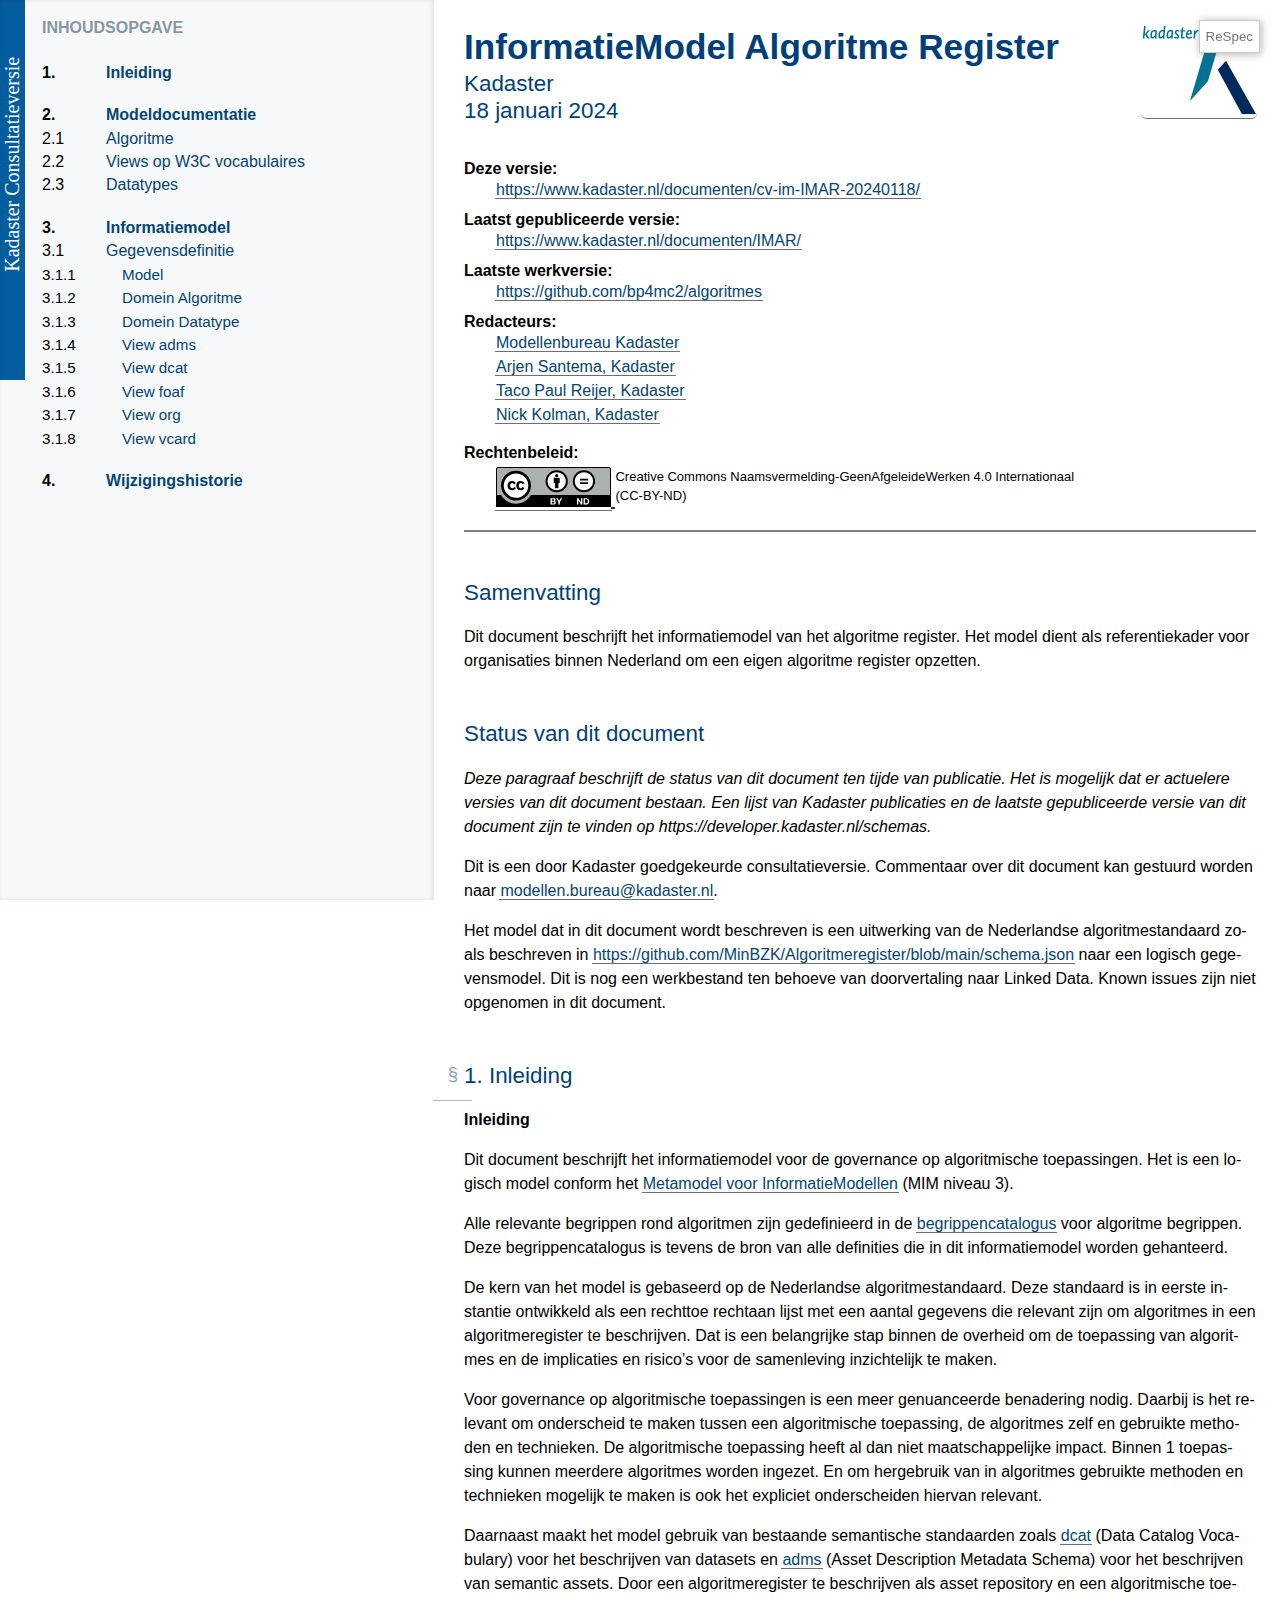
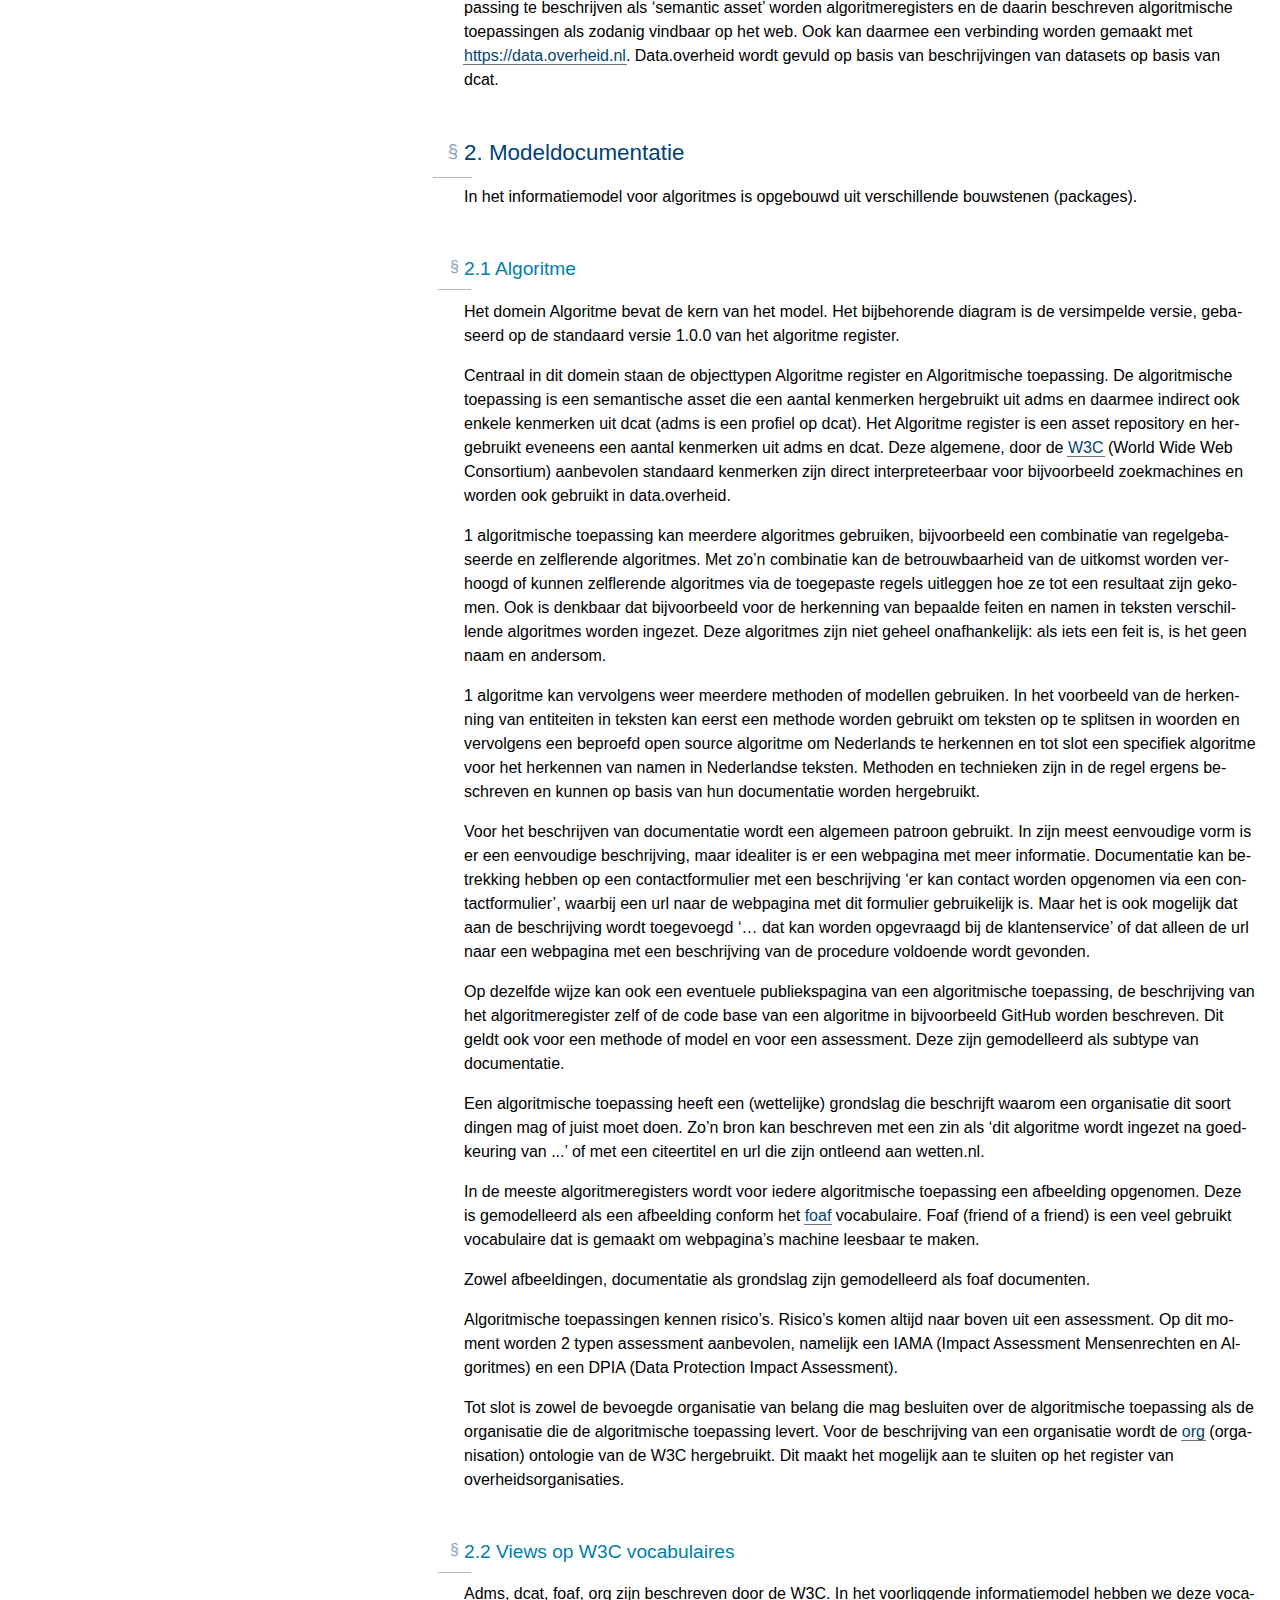
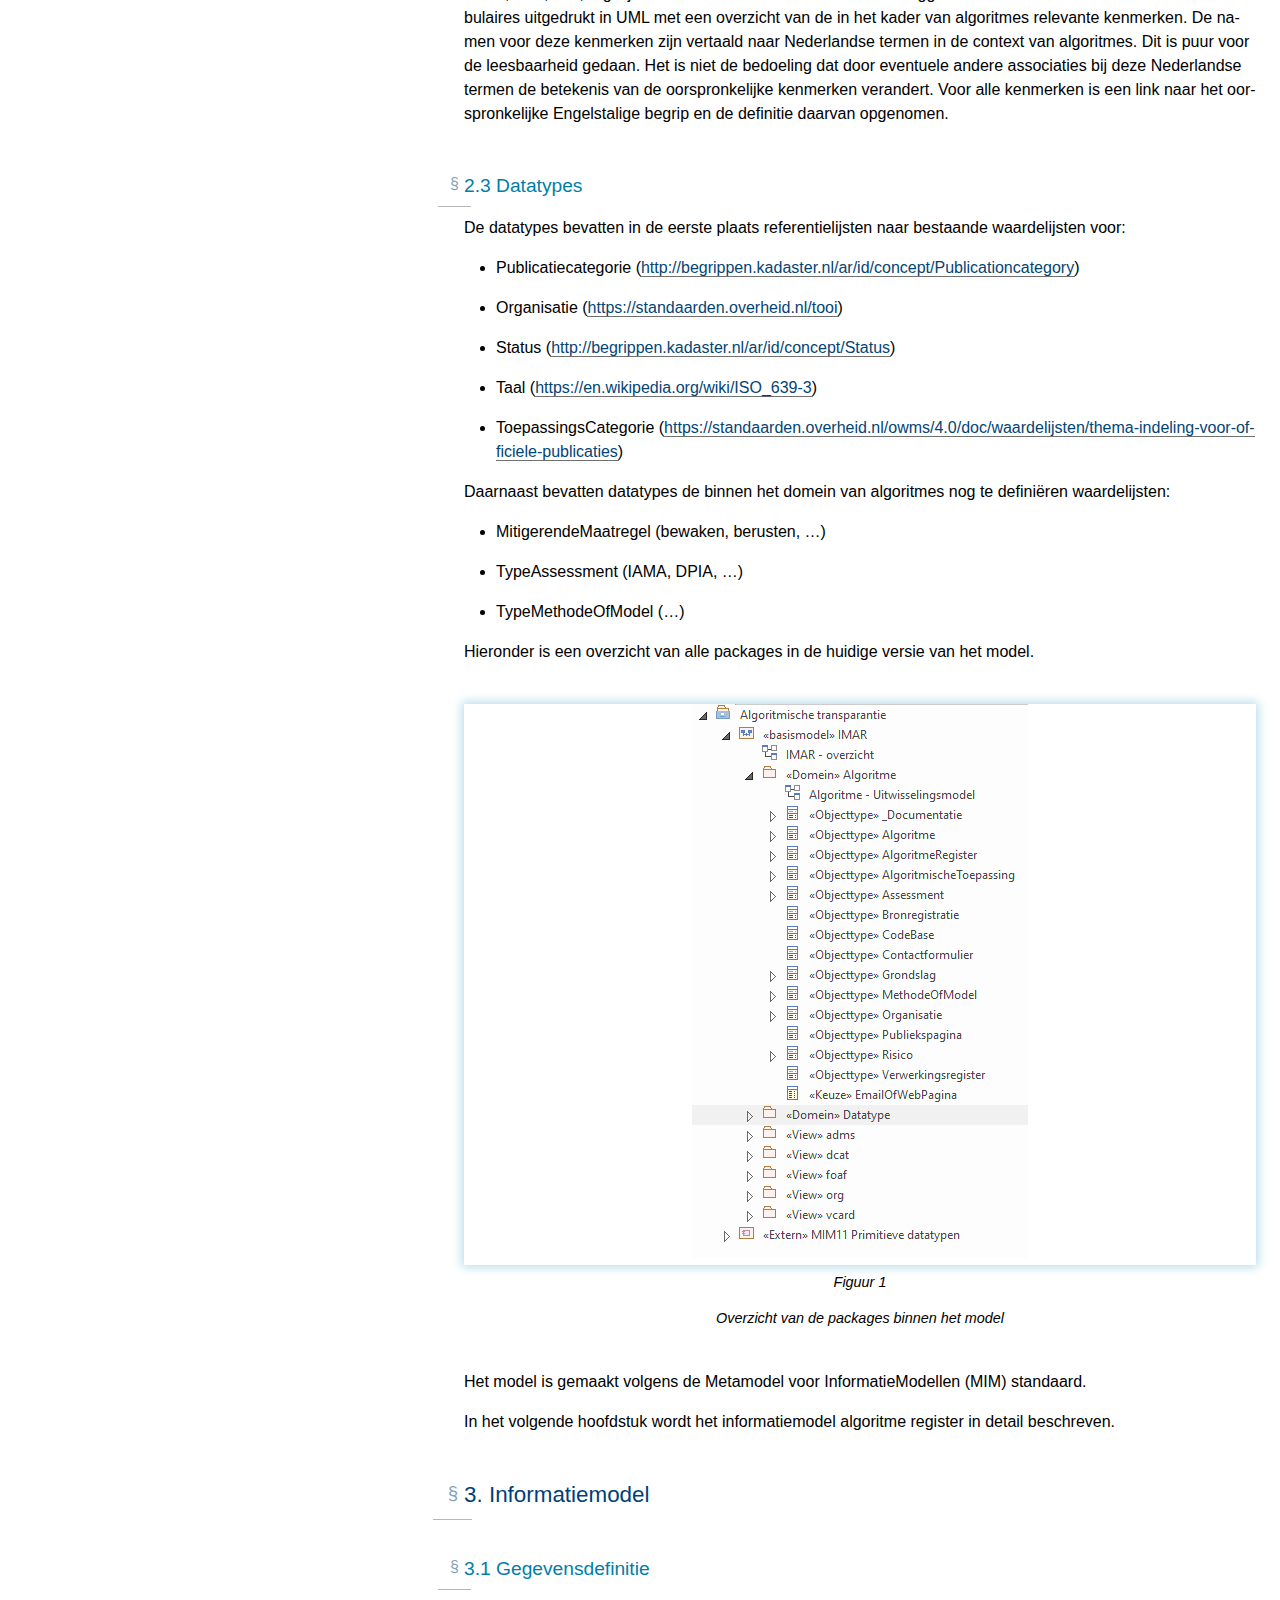
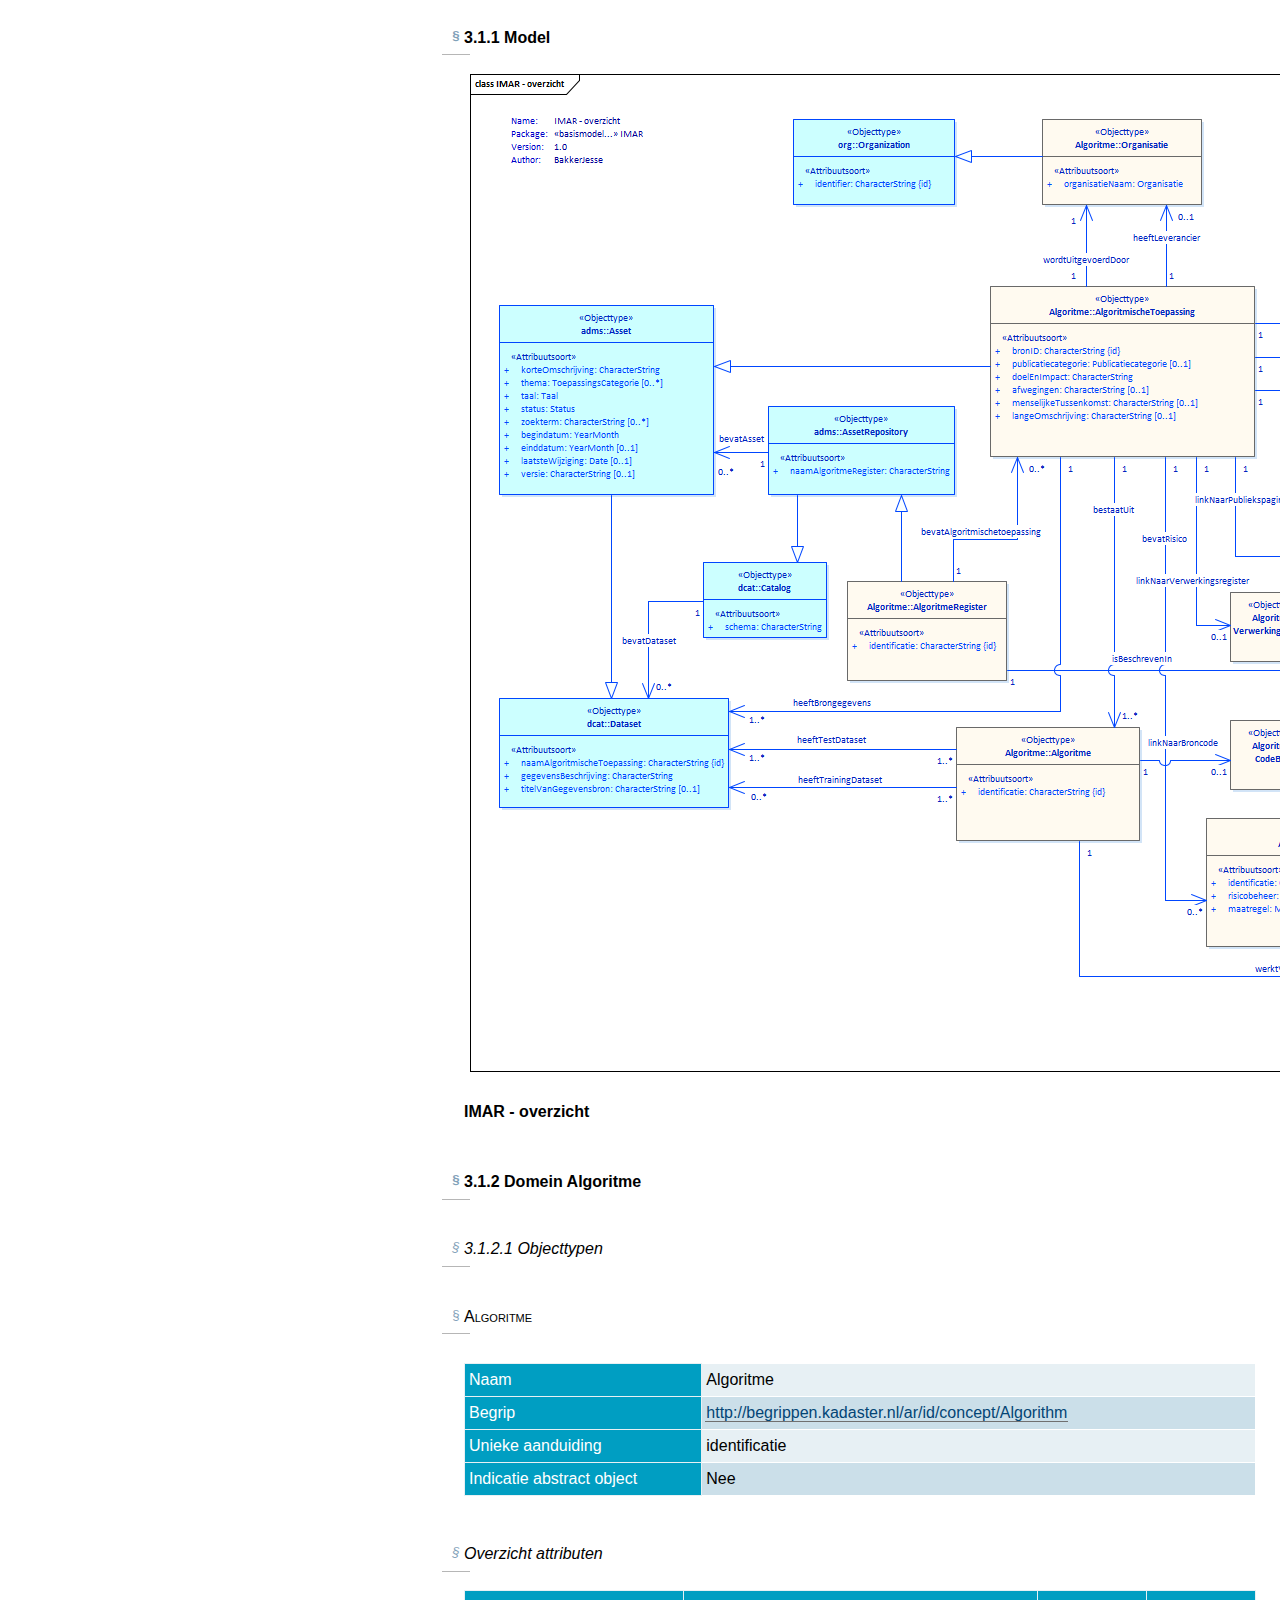
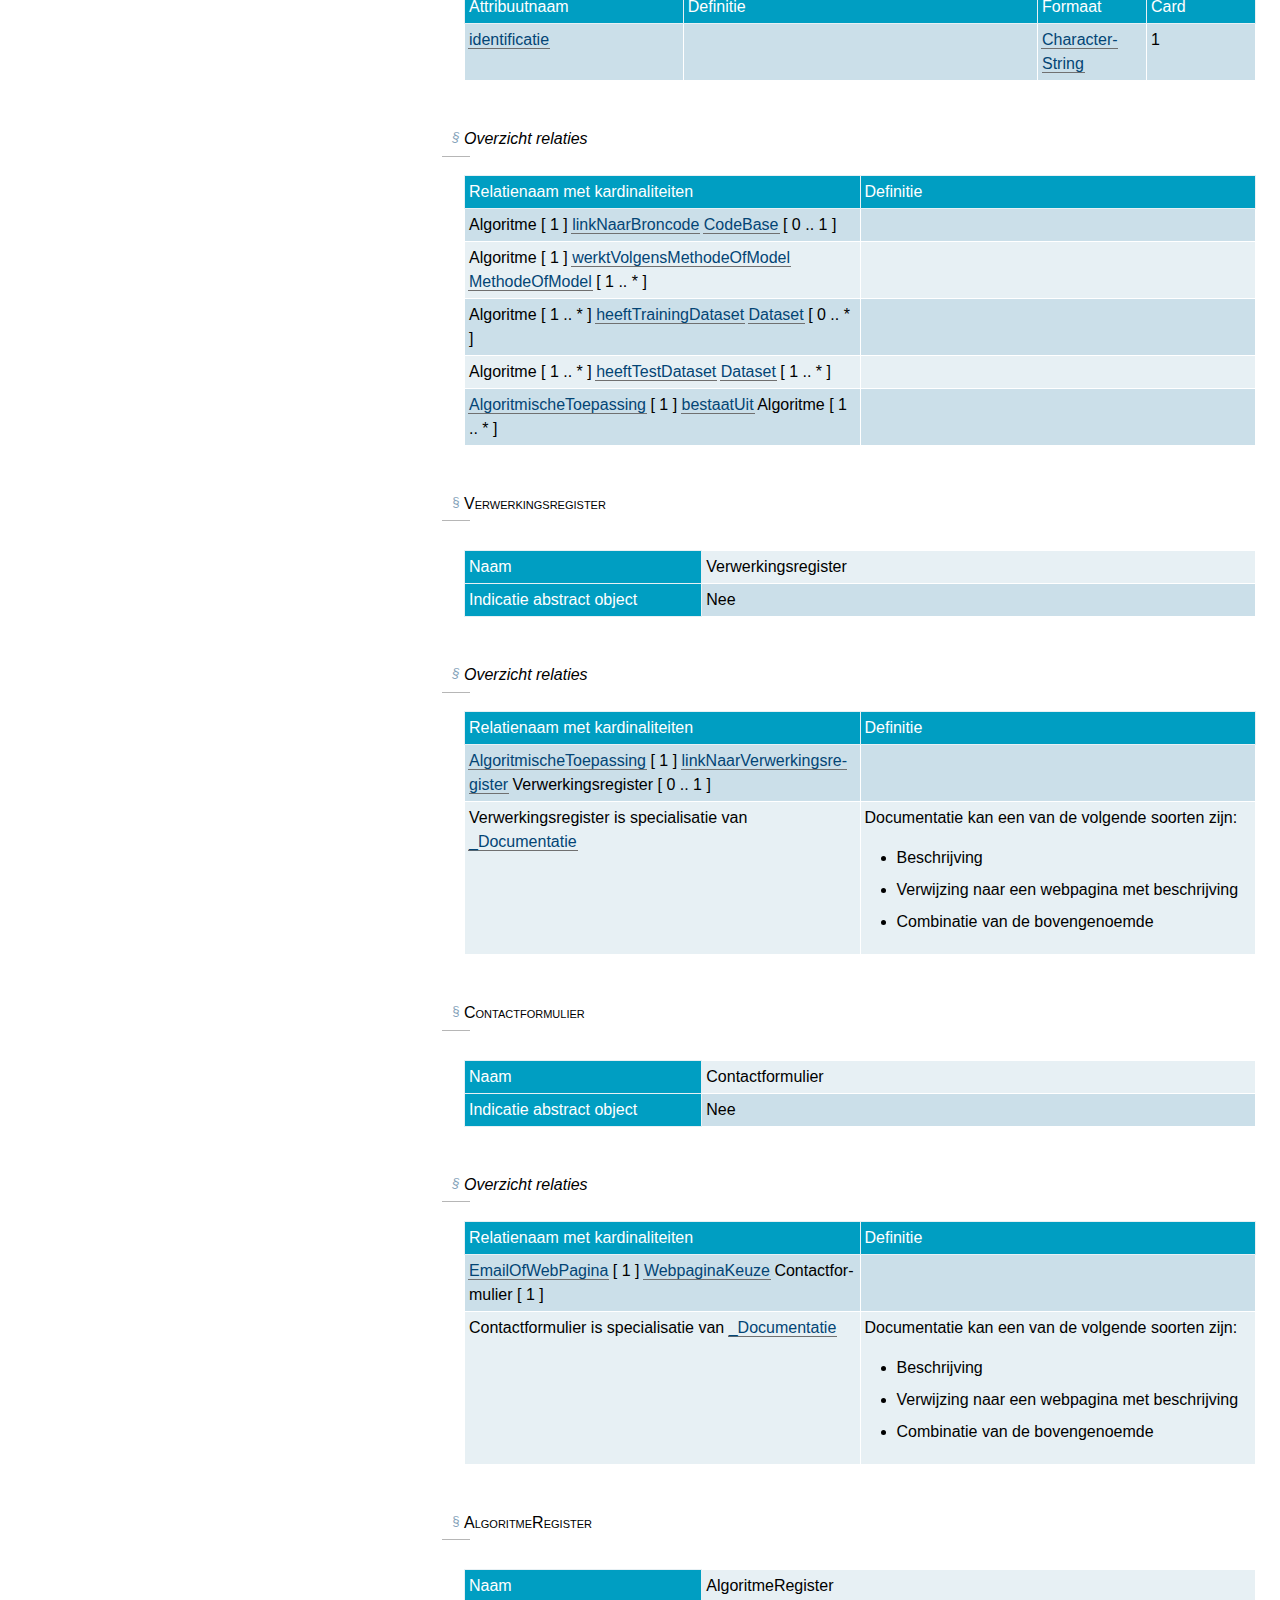
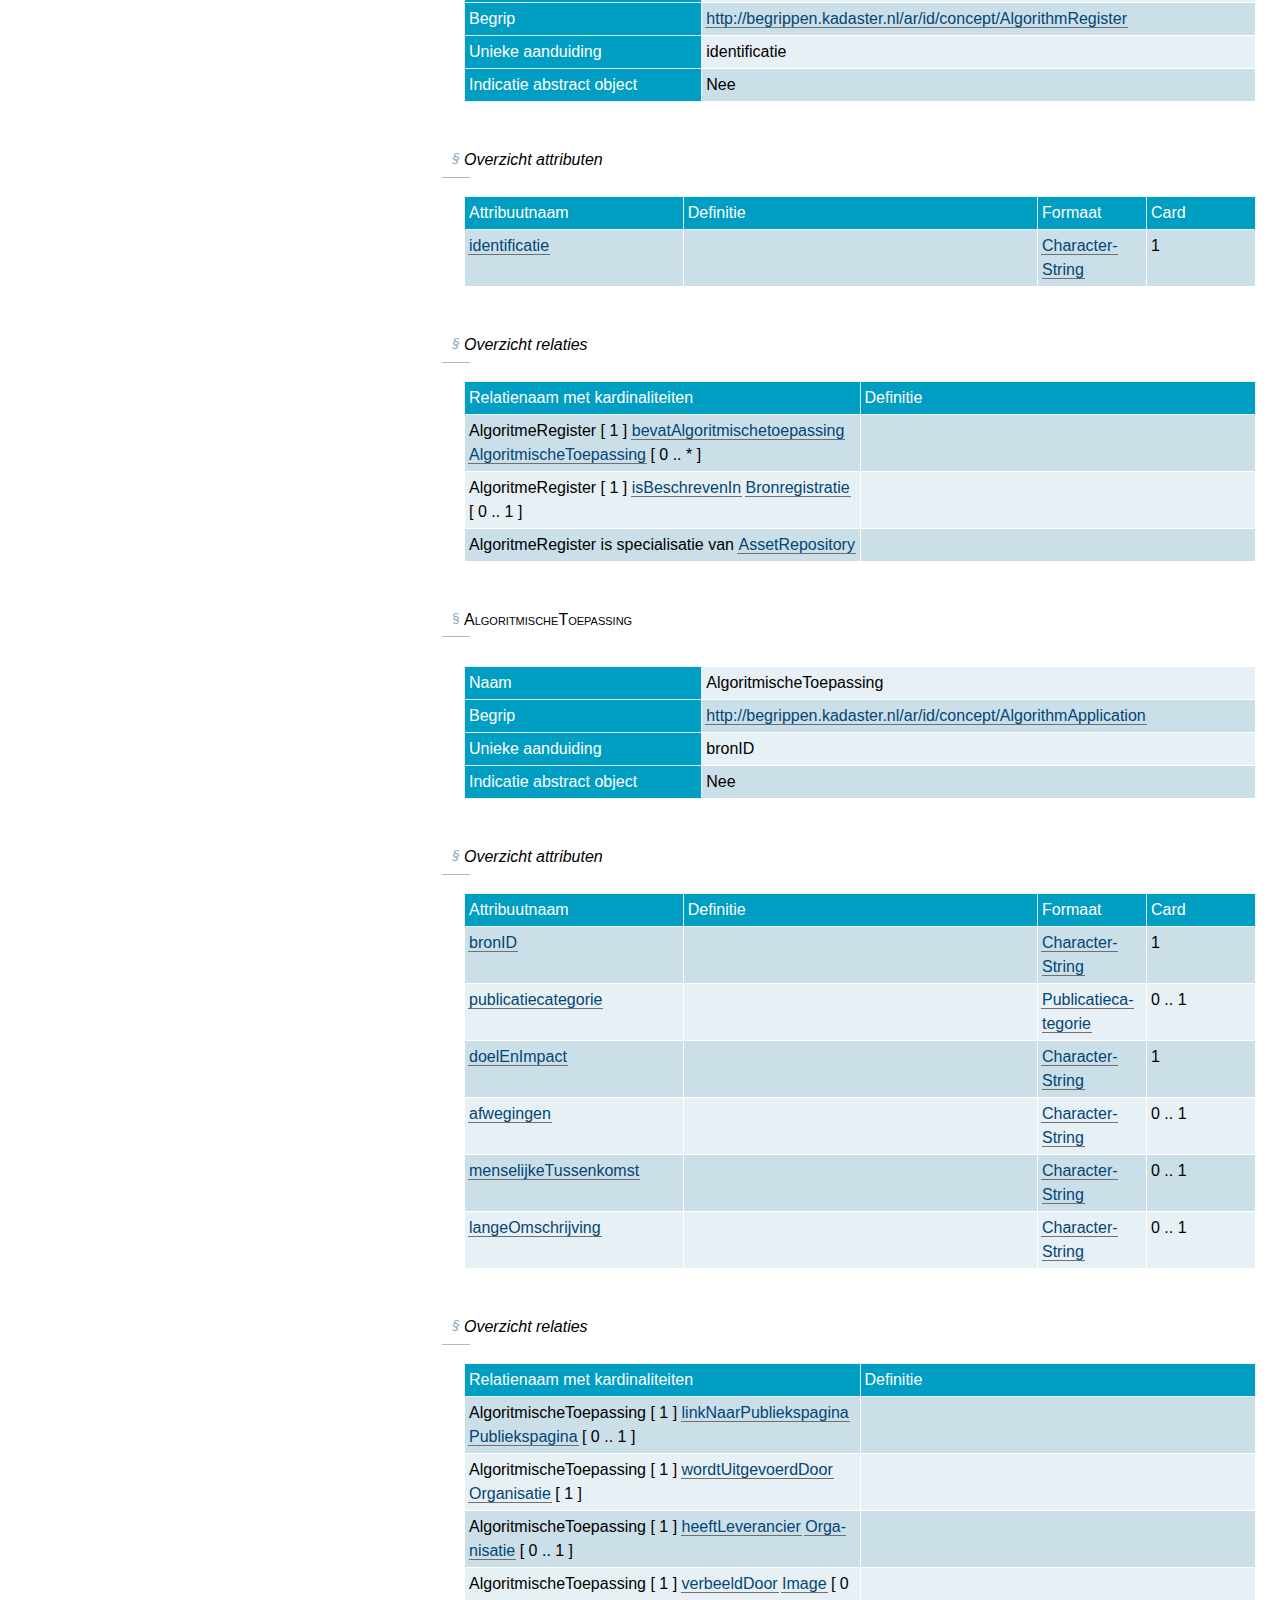
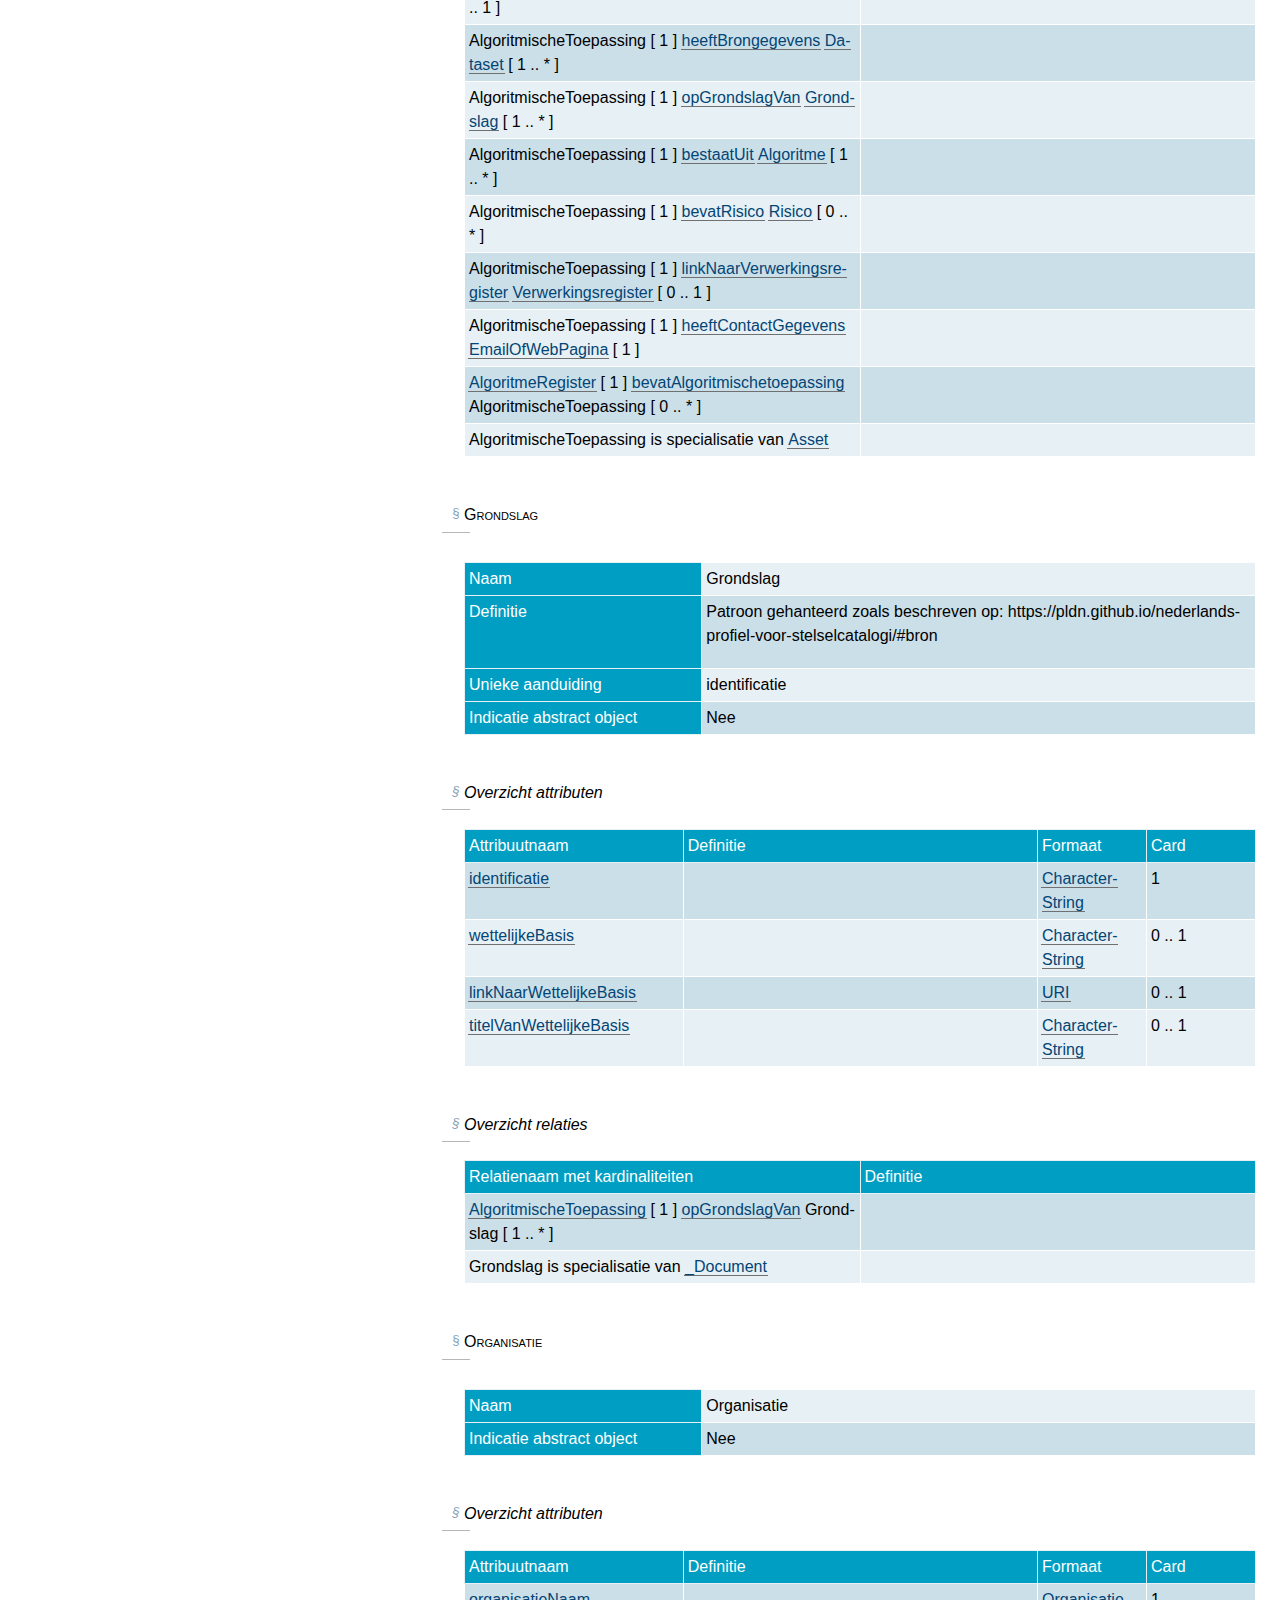
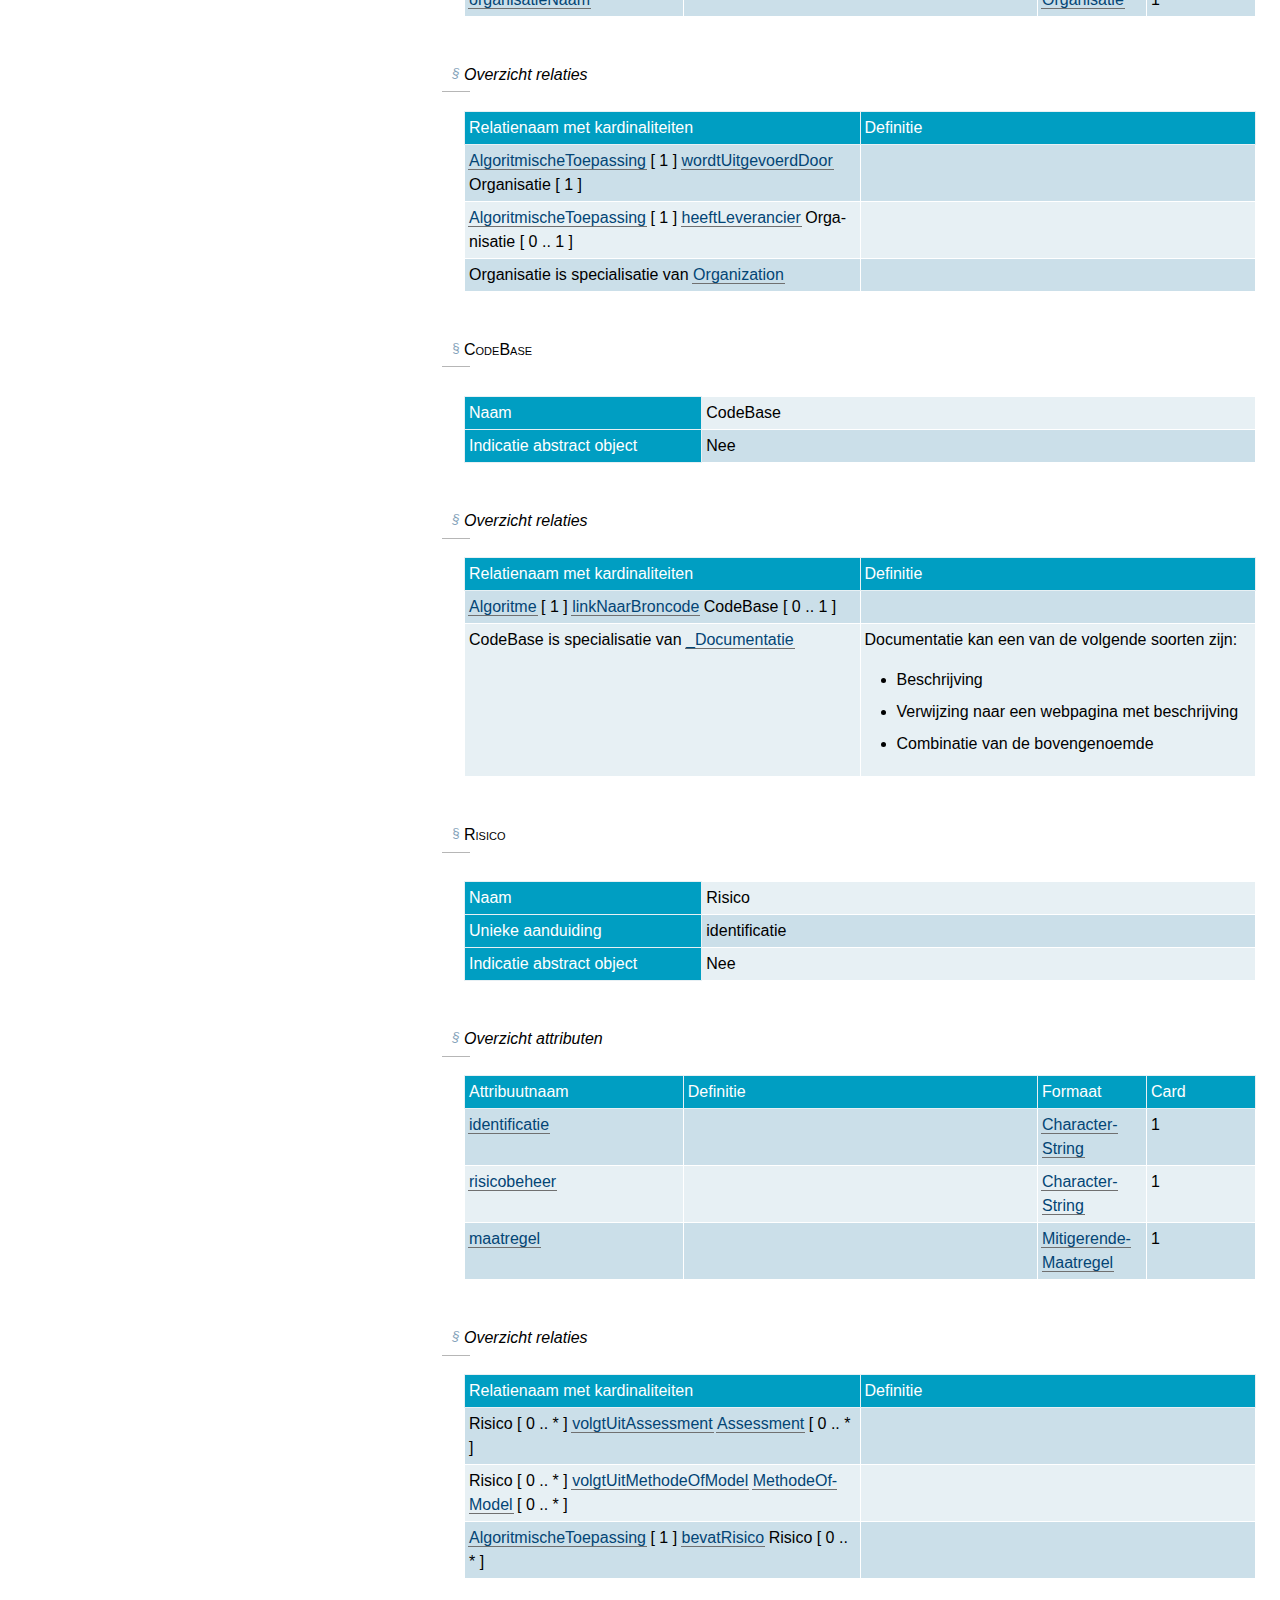
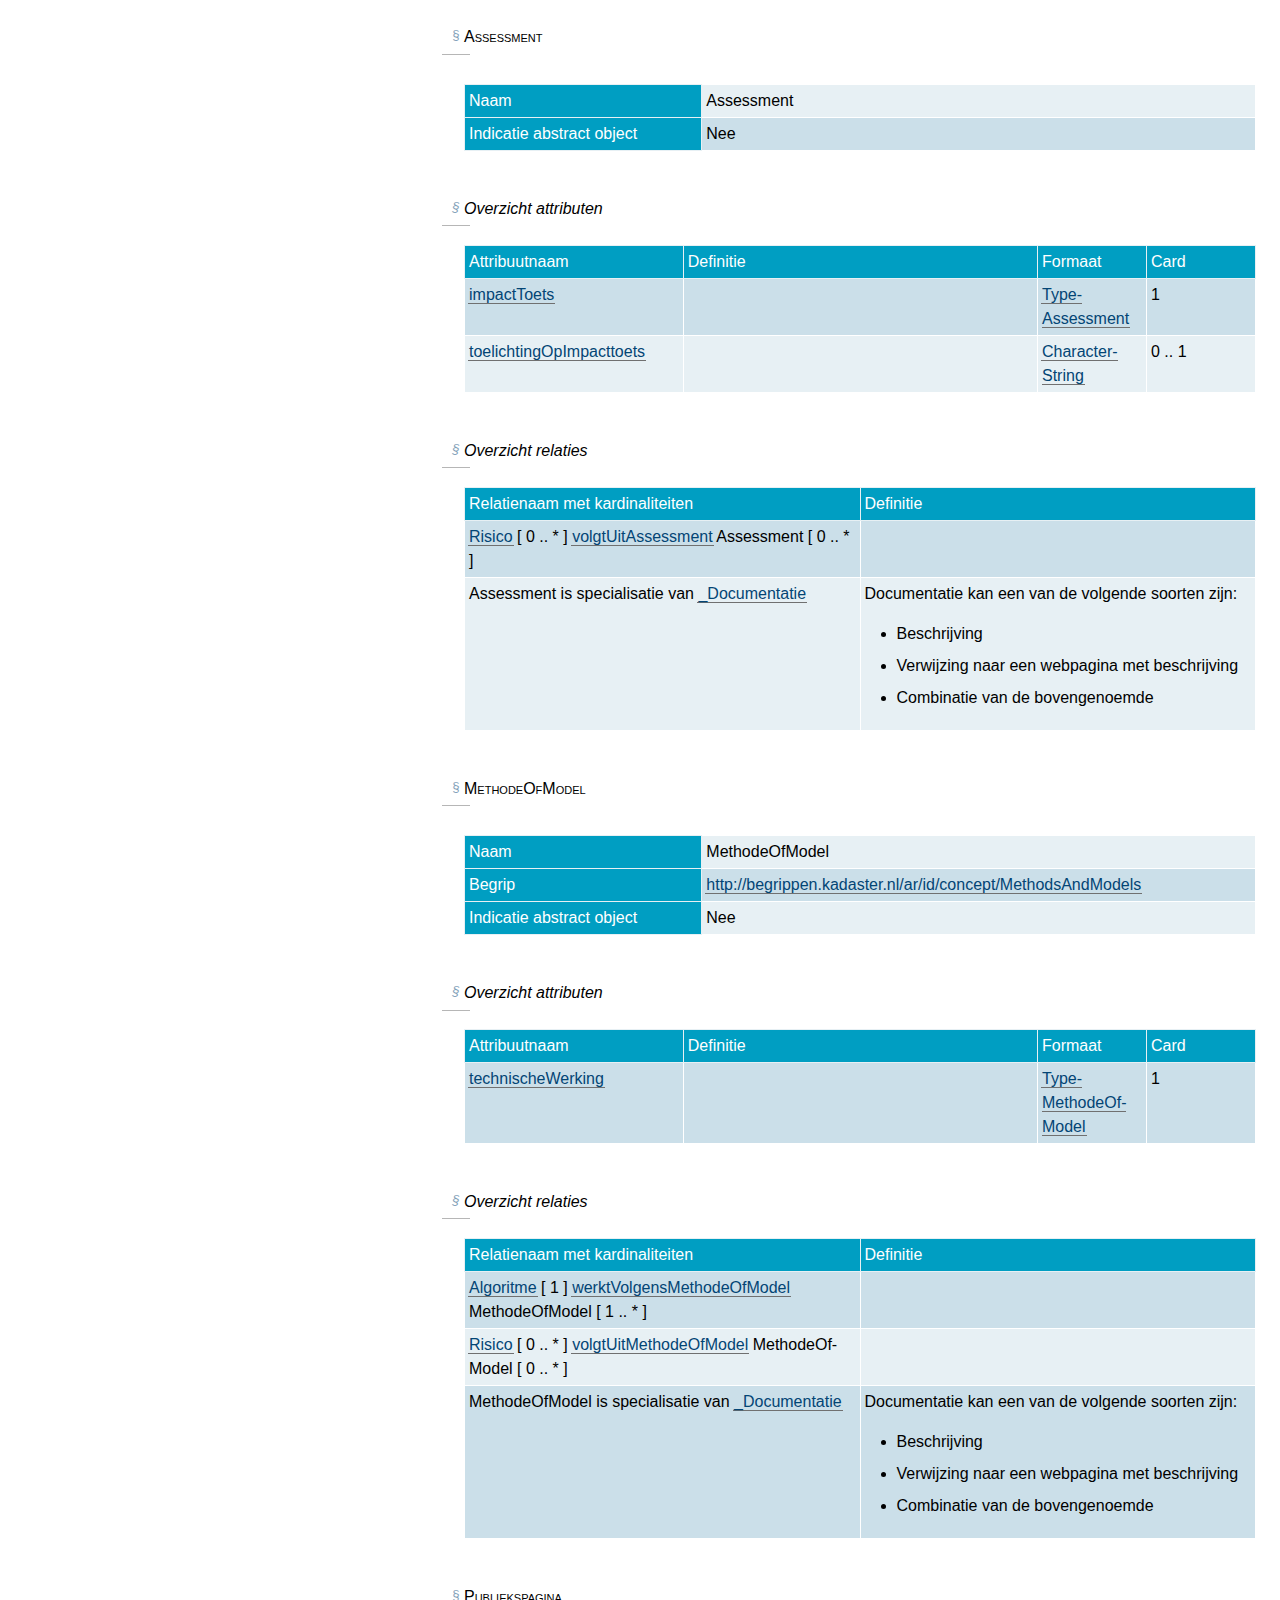
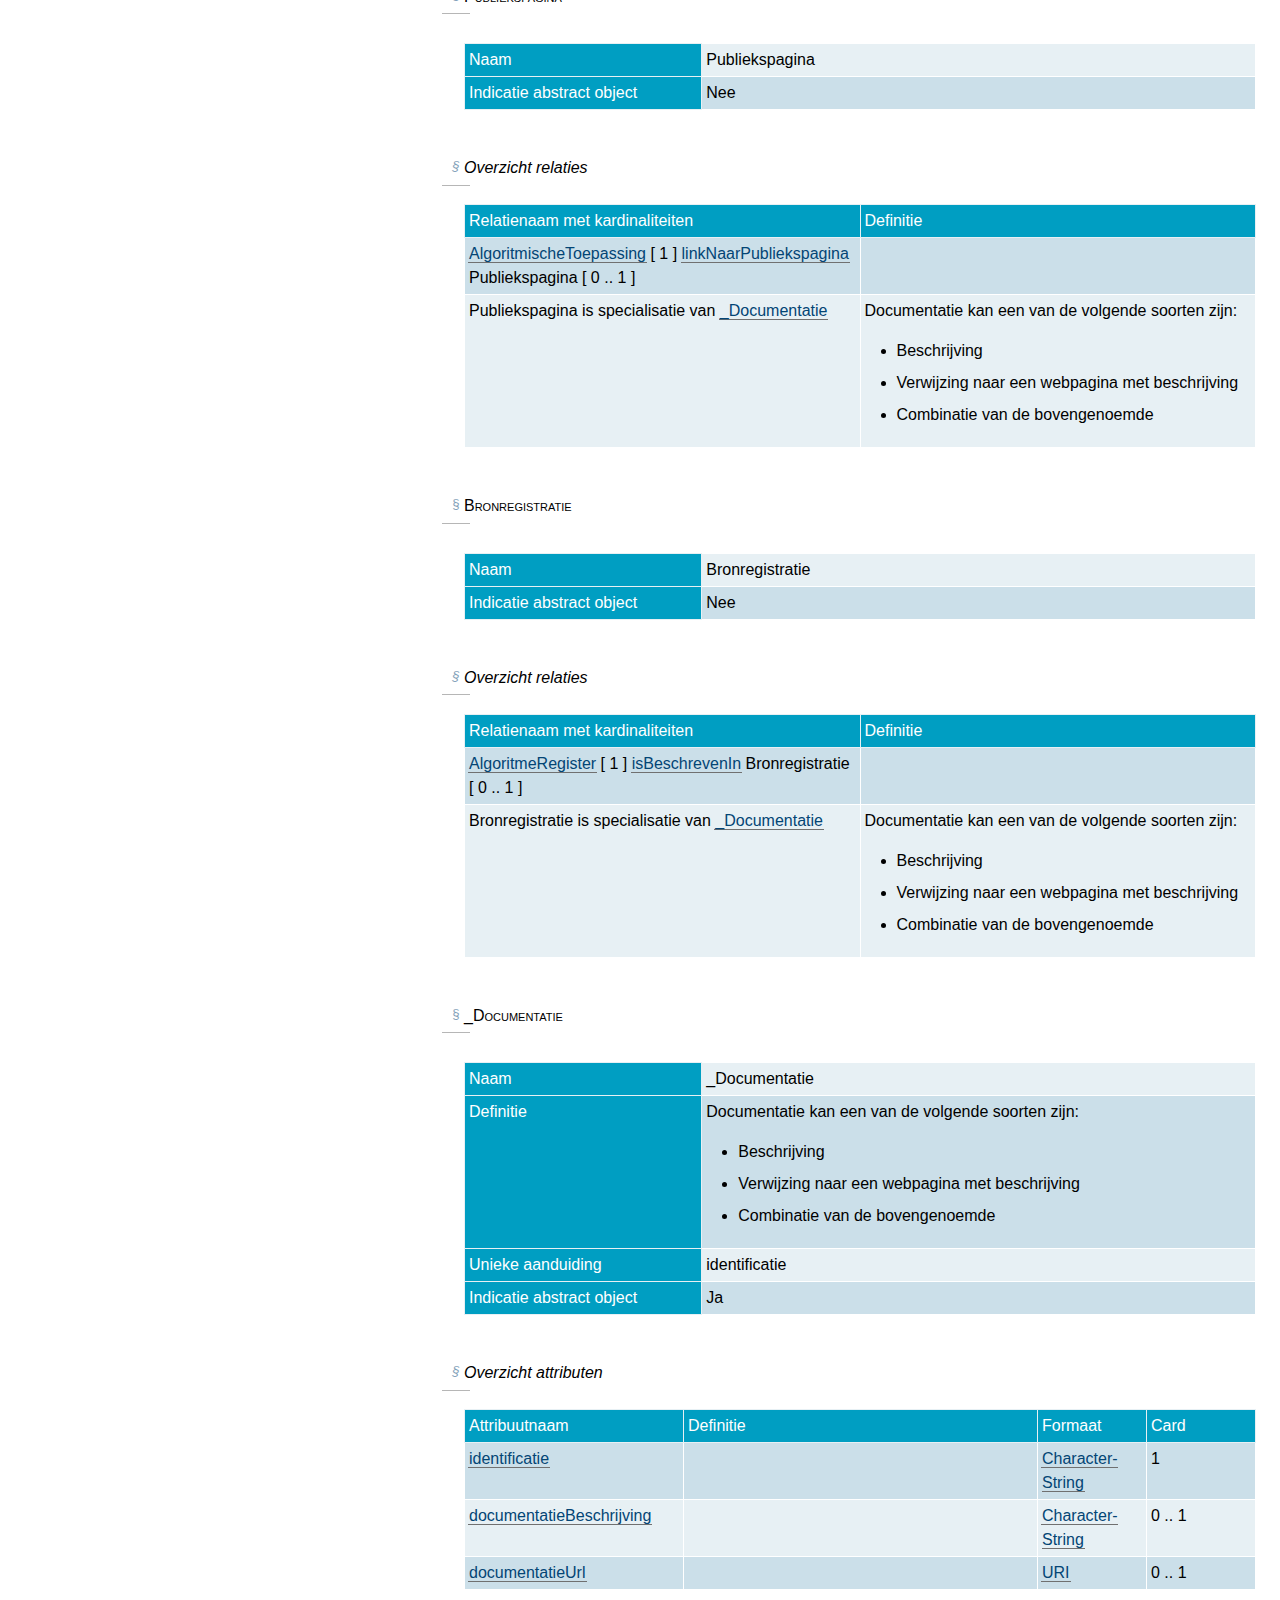
==== commit 007f21fd: "Update naar standaard v1.0.0a" ====
--- a/cat/IMAR.html
+++ b/cat/IMAR.html
@@ -1,19 +1,19 @@
 <!DOCTYPE HTML><html lang="nl" dir="ltr"><head><meta http-equiv="Content-Type" content="text/html; charset=UTF-8"><title>InformatieModel Algoritme Register</title><meta name="viewport" content="width=device-width, initial-scale=1, shrink-to-fit=no"><script class="remove" src="profile/respec-kadaster.js"></script><script class="remove">
-                        var respecConfig = {"specStatus":"GN-CV","specType":"IM","editors":[{"name":"Modellenbureau Kadaster","url":"https:\/\/www.Kadaster.nl\/"},{"name":"Arjen Santema, Kadaster","url":"https:\/\/www.kadaster.nl\/"},{"name":"Taco Paul Reijer, Kadaster","url":"https:\/\/www.kadaster.nl\/"},{"name":"Nick Kolman, Kadaster","url":"https:\/\/www.kadaster.nl\/"}],"edDraftURI":"https:\/\/github.com\/bp4mc2\/algoritmes","latestVersion":"","prevED":"","prevRecURI":"","shortName":"IMAR","addSectionLinks":"true","maxTocLevel":"3","license":"cc-by-nd","subtitle":"","lint":"false","pubDomain":"","modificationDate":"","previousPublishDate":"","publishDate":"2023-06-23"};
+                        var respecConfig = {"specStatus":"GN-CV","specType":"IM","editors":[{"name":"Modellenbureau Kadaster","url":"https:\/\/www.Kadaster.nl\/"},{"name":"Arjen Santema, Kadaster","url":"https:\/\/www.kadaster.nl\/"},{"name":"Taco Paul Reijer, Kadaster","url":"https:\/\/www.kadaster.nl\/"},{"name":"Nick Kolman, Kadaster","url":"https:\/\/www.kadaster.nl\/"}],"edDraftURI":"https:\/\/github.com\/bp4mc2\/algoritmes","latestVersion":"","prevED":"","prevRecURI":"","shortName":"IMAR","addSectionLinks":"true","maxTocLevel":"3","license":"cc-by-nd","subtitle":"","lint":"false","pubDomain":"","modificationDate":"","previousPublishDate":"","publishDate":"2024-01-18"};
                     </script><link rel="stylesheet" type="text/css" href="web/css/default-documentor.css"><link rel="stylesheet" type="text/css" href="web/css/klant-documentor.css"><script src="web/js/default-documentor.js"></script><script src="web/js/klant-documentor.js"></script></head><body><section id="abstract" type="default" original-id="samenvatting" metadata-id="abstract"><p>​Dit document beschrijft het informatiemodel van het algoritme register. Het model dient als referentiekader voor organisaties binnen Nederland om een eigen algoritme register opzetten.</p></section><section id="sotd" type="default" original-id="over-dit-document" metadata-id="sotd">
 <p>Het model dat in dit document wordt beschreven is een uitwerking van de Nederlandse algoritmestandaard zoals beschreven in <a target="window_https___github_com_MinBZK_Algoritmeregister_blob_main_schema_json" shape="rect" href="https://github.com/MinBZK/Algoritmeregister/blob/main/schema.json">https://github.com/MinBZK/Algoritmeregister/blob/main/schema.json</a> naar een logisch gegevensmodel. Dit is nog een werkbestand ten behoeve van doorvertaling naar Linked Data. Known issues zijn niet opgenomen in dit document.</p>
 </section><section id="inleiding" type="default" original-id="inleiding" metadata-id=""><h1>Inleiding</h1><p><strong>Inleiding</strong></p><p>Dit document beschrijft het informatiemodel voor de governance op algoritmische toepassingen. Het is een logisch model conform het <a target="window_https___docs_geostandaarden_nl_mim_mim_" shape="rect" href="https://docs.geostandaarden.nl/mim/mim/">Metamodel voor InformatieModellen</a> (MIM niveau 3).</p><p>Alle relevante begrippen rond algoritmen zijn gedefinieerd in de <a target="window_https___catalogus_kadaster_nl_ar_nl_" shape="rect" href="https://catalogus.kadaster.nl/ar/nl/">begrippencatalogus</a> voor algoritme begrippen. Deze begrippencatalogus is tevens de bron van alle definities die in dit informatiemodel worden gehanteerd.</p><p>De kern van het model is gebaseerd op de Nederlandse algoritmestandaard. Deze standaard is in eerste instantie ontwikkeld als een rechttoe rechtaan lijst met een aantal gegevens die relevant zijn om algoritmes in een algoritmeregister te beschrijven. Dat is een belangrijke stap binnen de overheid om de toepassing van algoritmes en de implicaties en risico’s voor de samenleving inzichtelijk te maken.</p><p>Voor governance op algoritmische toepassingen is een meer genuanceerde benadering nodig. Daarbij is het relevant om onderscheid te maken tussen een algoritmische toepassing, de algoritmes zelf en gebruikte methoden en technieken. De algoritmische toepassing heeft al dan niet maatschappelijke impact. Binnen 1 toepassing kunnen meerdere algoritmes worden ingezet. En om hergebruik van in algoritmes gebruikte methoden en technieken mogelijk te maken is ook het expliciet onderscheiden hiervan relevant.</p><p>Daarnaast maakt het model gebruik van bestaande semantische standaarden zoals <a target="window_https___www_w3_org_TR_vocab_dcat_3_" shape="rect" href="https://www.w3.org/TR/vocab-dcat-3/">dcat</a> (Data Catalog Vocabulary) voor het beschrijven van datasets en <a target="window_https___www_w3_org_TR_vocab_adms_" shape="rect" href="https://www.w3.org/TR/vocab-adms/">adms</a> (Asset Description Metadata Schema) voor het beschrijven van semantic assets. Door een algoritmeregister te beschrijven als asset repository en een algoritmische toepassing te beschrijven als ‘semantic asset’ worden algoritmeregisters en de daarin beschreven algoritmische toepassingen als zodanig vindbaar op het web. Ook kan daarmee een verbinding worden gemaakt met <a target="window_https___data_overheid_nl" shape="rect" href="https://data.overheid.nl">https://data.overheid.nl</a>. Data.overheid wordt gevuld op basis van beschrijvingen van datasets op basis van dcat.</p></section><section id="modeldocumentatie" type="default" original-id="modeldocumentatie" metadata-id=""><h1>Modeldocumentatie</h1>
 <p>In het informatiemodel voor algoritmes is opgebouwd uit verschillende bouwstenen (packages).</p>
 <section id="algoritme" type="default" original-id="algoritme" metadata-id=""><h2>Algoritme</h2>
-<p>Het domein Algoritme bevat de kern van het model.</p>
+<p>Het domein Algoritme bevat de kern van het model. Het bijbehorende diagram is de versimpelde versie, gebaseerd op de standaard versie 1.0.0 van het algoritme register.</p>
 
-<p>Centraal in dit domein staan de objecttypen Algoritmeregister en Algoritmische toepassing. De algoritmische toepassing is een semantische asset die een aantal kenmerken hergebruikt uit adms en daarmee indirect ook enkele kenmerken uit dcat (adms is een profiel op dcat). Het algoritmeregister is een asset repository en hergebruikt eveneens een aantal kenmerken uit adms en dcat. Deze algemene, door de <a target="window_https___www_w3_org_" shape="rect" href="https://www.w3.org/">W3C</a> (World Wide Web Consortium) aanbevolen standaard kenmerken zijn direct interpreteerbaar voor bijvoorbeeld zoekmachines en worden ook gebruikt in data.overheid.</p>
+<p>Centraal in dit domein staan de objecttypen Algoritme register en Algoritmische toepassing. De algoritmische toepassing is een semantische asset die een aantal kenmerken hergebruikt uit adms en daarmee indirect ook enkele kenmerken uit dcat (adms is een profiel op dcat). Het Algoritme register is een asset repository en hergebruikt eveneens een aantal kenmerken uit adms en dcat. Deze algemene, door de <a target="window_https___www_w3_org_" shape="rect" href="https://www.w3.org/">W3C</a> (World Wide Web Consortium) aanbevolen standaard kenmerken zijn direct interpreteerbaar voor bijvoorbeeld zoekmachines en worden ook gebruikt in data.overheid.</p>
 
 <p>1 algoritmische toepassing kan meerdere algoritmes gebruiken, bijvoorbeeld een combinatie van regelgebaseerde en zelflerende algoritmes. Met zo’n combinatie kan de betrouwbaarheid van de uitkomst worden verhoogd of kunnen zelflerende algoritmes via de toegepaste regels uitleggen hoe ze tot een resultaat zijn gekomen. Ook is denkbaar dat bijvoorbeeld voor de herkenning van bepaalde feiten en namen in teksten verschillende algoritmes worden ingezet. Deze algoritmes zijn niet geheel onafhankelijk: als iets een feit is, is het geen naam en andersom.</p>
 
 <p>1 algoritme kan vervolgens weer meerdere methoden of modellen gebruiken. In het voorbeeld van de herkenning van entiteiten in teksten kan eerst een methode worden gebruikt om teksten op te splitsen in woorden en vervolgens een beproefd open source algoritme om Nederlands te herkennen en tot slot een specifiek algoritme voor het herkennen van namen in Nederlandse teksten. Methoden en technieken zijn in de regel ergens beschreven en kunnen op basis van hun documentatie worden hergebruikt.</p>
 
-<p>Voor het beschrijven van documentatie wordt een algemeen patroon gebruikt. In zijn meest eenvoudige vorm is er een eenvoudige beschrijving, maar idealiter is er een webpagina met meer informatie. Documentatie kan betrekking hebben op een bezwaarprocedure met een beschrijving ‘er kan bezwaar worden gemaakt via een bezwaarformulier’, waarbij een url naar de webpagina met dit formulier gebruikelijk is. Maar het is ook mogelijk dat aan de beschrijving wordt toegevoegd ‘… dat kan worden opgevraagd bij de klantenservice’ of dat alleen de url naar een webpagina met een beschrijving van de procedure en een bezwaarformulier voldoende wordt gevonden.</p>
+<p>Voor het beschrijven van documentatie wordt een algemeen patroon gebruikt. In zijn meest eenvoudige vorm is er een eenvoudige beschrijving, maar idealiter is er een webpagina met meer informatie. Documentatie kan betrekking hebben op een contactformulier met een beschrijving ‘er kan contact worden opgenomen via een contactformulier’, waarbij een url naar de webpagina met dit formulier gebruikelijk is. Maar het is ook mogelijk dat aan de beschrijving wordt toegevoegd ‘… dat kan worden opgevraagd bij de klantenservice’ of dat alleen de url naar een webpagina met een beschrijving van de procedure voldoende wordt gevonden.</p>
 
 <p>Op dezelfde wijze kan ook een eventuele publiekspagina van een algoritmische toepassing, de beschrijving van het algoritmeregister zelf of de code base van een algoritme in bijvoorbeeld GitHub worden beschreven. Dit geldt ook voor een methode of model en voor een assessment. Deze zijn gemodelleerd als subtype van documentatie.</p>
 
@@ -23,36 +23,28 @@
 
 <p>Zowel afbeeldingen, documentatie als grondslag zijn gemodelleerd als foaf documenten.</p>
 
-<p>Algoritmische toepassingen kennen risico’s. Risico’s komen altijd naar boven uit een assessment. Op dit moment worden 2 typen assessment aanbevolen, namelijk een IAMA (Impact Assessment Mensenrechten en Algoritmes) en een DPIA (Data Protection Impact Assessment). De beschrijving van risico’s is met de kenmerken kans, ernst en mitigerende maatregelen uitgebreider dan de huidige standaard voorschrijft. Hiermee sluit deze beschrijving aan bij gebruikelijke risicoanalyses.</p>
+<p>Algoritmische toepassingen kennen risico’s. Risico’s komen altijd naar boven uit een assessment. Op dit moment worden 2 typen assessment aanbevolen, namelijk een IAMA (Impact Assessment Mensenrechten en Algoritmes) en een DPIA (Data Protection Impact Assessment).</p>
 
 <p>Tot slot is zowel de bevoegde organisatie van belang die mag besluiten over de algoritmische toepassing als de organisatie die de algoritmische toepassing levert. Voor de beschrijving van een organisatie wordt de <a target="window_https___www_w3_org_TR_vocab_org_" shape="rect" href="https://www.w3.org/TR/vocab-org/">org</a> (organisation) ontologie van de W3C hergebruikt. Dit maakt het mogelijk aan te sluiten op het register van overheidsorganisaties.</p>
 </section><section id="views-op-w3c-vocabulaires" type="default" original-id="views-op-w3c-vocabulaires" metadata-id=""><h2>Views op W3C vocabulaires</h2><p>Adms, dcat, foaf, org zijn beschreven door de W3C. In het voorliggende informatiemodel hebben we deze vocabulaires uitgedrukt in UML met een overzicht van de in het kader van algoritmes relevante kenmerken. De namen voor deze kenmerken zijn vertaald naar Nederlandse termen in de context van algoritmes. Dit is puur voor de leesbaarheid gedaan. Het is niet de bedoeling dat door eventuele andere associaties bij deze Nederlandse termen de betekenis van de oorspronkelijke kenmerken verandert. Voor alle kenmerken is een link naar het oorspronkelijke Engelstalige begrip en de definitie daarvan opgenomen.</p></section><section id="datatypes" type="default" original-id="datatypes" metadata-id=""><h2>Datatypes</h2><p>De datatypes bevatten in de eerste plaats referentielijsten naar bestaande waardelijsten voor:</p><ul><li>
-<p>StatusAsset (<a target="window_http___dd_eionet_europa_eu_dataelements_latest_adms_status" shape="rect" href="http://dd.eionet.europa.eu/dataelements/latest/adms:status">http://dd.eionet.europa.eu/dataelements/latest/adms:status</a>)</p>
+<p>Publicatiecategorie (<a target="window_http___begrippen_kadaster_nl_ar_id_concept_Publicationcategory" shape="rect" href="http://begrippen.kadaster.nl/ar/id/concept/Publicationcategory">http://begrippen.kadaster.nl/ar/id/concept/Publicationcategory</a>)</p>
 </li><li>
-<p>ToepassingsCategorie (<a target="window_http___dd_eionet_europa_eu_dataelements_latest_adms_status" shape="rect" href="http://dd.eionet.europa.eu/dataelements/latest/adms:status">http://dd.eionet.europa.eu/dataelements/latest/adms:status</a>)</p>
+<p>Organisatie (<a target="window_https___standaarden_overheid_nl_tooi" shape="rect" href="https://standaarden.overheid.nl/tooi">https://standaarden.overheid.nl/tooi</a>)</p>
 </li><li>
-<p>Taal (<a target="window_https___www_loc_gov_standards_iso639_2_php_English_list_php" shape="rect" href="https://www.loc.gov/standards/iso639-2/php/English_list.php">https://www.loc.gov/standards/iso639-2/php/English_list.php</a>)</p>
+<p>Status (<a target="window_http___begrippen_kadaster_nl_ar_id_concept_Status" shape="rect" href="http://begrippen.kadaster.nl/ar/id/concept/Status">http://begrippen.kadaster.nl/ar/id/concept/Status</a>)</p>
 </li><li>
-<p>PublicatieFrequentie (<a target="window_https___www_dublincore_org_specifications_dublin_core_collection_description_frequency_" shape="rect" href="https://www.dublincore.org/specifications/dublin-core/collection-description/frequency/">https://www.dublincore.org/specifications/dublin-core/collection-description/frequency/</a>).</p>
+<p>Taal (<a target="window_https___en_wikipedia_org_wiki_ISO_639_3" shape="rect" href="https://en.wikipedia.org/wiki/ISO_639-3">https://en.wikipedia.org/wiki/ISO_639-3</a>)</p>
+</li><li>
+<p>ToepassingsCategorie (<a target="window_https___standaarden_overheid_nl_owms_4_0_doc_waardelijsten_thema_indeling_voor_officiele_publicaties" shape="rect" href="https://standaarden.overheid.nl/owms/4.0/doc/waardelijsten/thema-indeling-voor-officiele-publicaties">https://standaarden.overheid.nl/owms/4.0/doc/waardelijsten/thema-indeling-voor-officiele-publicaties</a>)</p>
 </li></ul><p>Daarnaast bevatten datatypes de binnen het domein van algoritmes nog te definiëren waardelijsten:</p><ul><li>
-<p>SoortInterventie (human in the loop, human on the loop, …)</p>
-</li><li>
-<p>RisicoCategorie (onaanvaardbaar, hoog, midden laag)</p>
+<p>MitigerendeMaatregel (bewaken, berusten, …)</p>
 </li><li>
 <p>TypeAssessment (IAMA, DPIA, …)</p>
 </li><li>
-<p>TypeMethode of model (…)</p>
-</li><li>
-<p>RisicoErnst (hoog, middel, laag)</p>
-</li><li>
-<p>RisicoKans (groot, gemiddeld, klein)</p>
-</li><li>
-<p>MitigerendeMaatregel (bewaken, berusten, …)</p>
-</li><li>
-<p>TypeAlgoritme (zelflerend, regel gebaseerd, statistiek gebaseerd,…)</p>
+<p>TypeMethodeOfModel (…)</p>
 </li></ul>
 <p>Hieronder is een overzicht van alle packages in de huidige versie van het model.</p>
-<figure class="image image-type-default"><div style="width:auto;"><img src="img-store/img_hash_165736978.png" style="max-width: 100%; width: auto; height: auto;"></div><figcaption class="caption"><p>Overzicht van de packages binnen het model</p></figcaption></figure><div data-custom-style="nummer">
+<figure class="image image-type-default"><div style="width:auto;"><img src="img-store/img_hash_98193598.png" style="max-width: 100%; width: auto; height: auto;"></div><figcaption class="caption"><p>Overzicht van de packages binnen het model</p></figcaption></figure><div data-custom-style="nummer">
 <p>Het model is gemaakt volgens de Metamodel voor InformatieModellen (MIM) standaard.</p>
 
 <p>In het volgende hoofdstuk wordt het informatiemodel algoritme register in detail beschreven.</p>
@@ -60,17 +52,18 @@
 <h1>Informatiemodel </h1>
 <section id="cat" class="normative">
          <h1>Gegevensdefinitie</h1>
-         <a class="anchor" id="global_packages"></a><section id="global_packages">
+         
+         <section id="global_packages">
             <h2>Model   </h2>
-            <div class="imageinfo overview"><img src="Images/EAID_BB171C51_9CD1_4fe6_BD7A_0F4BF05F1AA6.png" usemap="#imagemap-EAID_BB171C51_9CD1_4fe6_BD7A_0F4BF05F1AA6" alt="Diagram &#xA;                        &#xA;                     "><map name="imagemap-EAID_BB171C51_9CD1_4fe6_BD7A_0F4BF05F1AA6"><area shape="rect" alt="Contactpunt" coords="925,514,1087,616" href="#graph_EAID_D9B28317_DA70_490a_B4A0_2D0668B782EA"><area shape="rect" alt="AlgoritmeRegister" coords="403,669,557,766" href="#graph_EAID_3A736ED6_643C_4eb4_A480_C6D12A39B26A"><area shape="rect" alt="Assessment" coords="1005,854,1171,936" href="#graph_EAID_B054E46F_B2DF_43e3_B456_73DAF6B52C33"><area shape="rect" alt="MethodeOfModel" coords="1076,1040,1292,1136" href="#graph_EAID_BEA58648_6A2D_4d9e_B2FB_55E8314B8AA9"><area shape="rect" alt="Asset" coords="35,372,250,586" href="#graph_EAID_D31DA88C_B7BE_45da_B755_00368F3A0992"><area shape="rect" alt="Organization" coords="584,46,746,135" href="#graph_EAID_FAA58451_71E0_4f69_A1FB_4DC5341E09BC"><area shape="rect" alt="Image" coords="1165,434,1255,504" href="#graph_EAID_1BC87442_2D9C_4e30_8FFD_99B52DF3BFB2"><area shape="rect" alt="Document" coords="1375,435,1465,505" href="#graph_EAID_48DB1836_75BD_486d_A9EE_0837ACE54D38"><area shape="rect" alt="Dataset" coords="46,769,240,910" href="#graph_EAID_9D1394AE_F302_48dd_89A4_43AA7EE214FF"><area shape="rect" alt="Algoritme" coords="493,814,677,943" href="#graph_EAID_24752FDB_C16D_42ed_B569_4BE6F7B02E7D"><area shape="rect" alt="Grondslag" coords="1075,265,1258,394" href="#graph_EAID_5BA699A1_9AFE_42b8_AB22_DFF8596C790E"><area shape="rect" alt="Organisatie" coords="585,186,745,291" href="#graph_EAID_5C4AE499_A865_4d1d_8651_70711CF0E682"><area shape="rect" alt="Risico" coords="743,915,956,1044" href="#graph_EAID_9B032D30_4A86_4368_BE63_0FF20828D7FB"><area shape="rect" alt="AlgoritmischeToepassing" coords="528,362,793,525" href="#graph_EAID_4F68D985_A851_47a0_9A01_7C1D524872C8"><area shape="rect" alt="Documentatie" coords="1021,668,1252,787" href="#graph_EAID_F1D1A95C_7159_4546_88F7_C444315B8CC0"><area shape="rect" alt="AssetRepository" coords="304,493,491,598" href="#graph_EAID_EF05A14A_BB07_4d5e_9977_33F43B2C60E5"><area shape="rect" alt="Catalog" coords="240,669,364,745" href="#graph_EAID_52593BD1_2D47_4560_8CE5_07C5BFC50B2E"></map><p><b>IMAR - overzicht</b></p>
+            <div class="imageinfo overview"><img src="Images/EAID_BB171C51_9CD1_4fe6_BD7A_0F4BF05F1AA6.png" usemap="#imagemap-EAID_BB171C51_9CD1_4fe6_BD7A_0F4BF05F1AA6" alt="Diagram &#xA;                        &#xA;                     "><map name="imagemap-EAID_BB171C51_9CD1_4fe6_BD7A_0F4BF05F1AA6"><area shape="rect" alt="Verwerkingsregister" coords="766,524,856,594" href="#global_class_Algoritme_Verwerkingsregister"><area shape="rect" alt="Contactformulier" coords="1059,438,1212,508" href="#global_class_Algoritme_Contactformulier"><area shape="rect" alt="Bronregistratie" coords="879,589,969,659" href="#global_class_Algoritme_Bronregistratie"><area shape="rect" alt="CodeBase" coords="766,652,856,722" href="#global_class_Algoritme_CodeBase"><area shape="rect" alt="Publiekspagina" coords="879,463,969,533" href="#global_class_Algoritme_Publiekspagina"><area shape="rect" alt="AlgoritmeRegister" coords="383,513,543,613" href="#global_class_Algoritme_AlgoritmeRegister"><area shape="rect" alt="Email" coords="1059,327,1212,408" href="#global_class_Vcard_Email"><area shape="rect" alt="EmailOfWebPagina" coords="879,365,969,425" href="#global_class_Algoritme_EmailOfWebPagina"><area shape="rect" alt="Assessment" coords="1016,710,1244,799" href="#global_class_Algoritme_Assessment"><area shape="rect" alt="MethodeOfModel" coords="1095,871,1311,960" href="#global_class_Algoritme_MethodeOfModel"><area shape="rect" alt="Asset" coords="35,237,250,427" href="#global_class_Adms_Asset"><area shape="rect" alt="Organization" coords="329,51,491,137" href="#global_class_Org_Organization"><area shape="rect" alt="Image" coords="1236,247,1326,317" href="#global_class_Foaf_Image"><area shape="rect" alt="_Document" coords="1440,295,1530,365" href="#global_class_Foaf__Document"><area shape="rect" alt="Dataset" coords="35,630,265,740" href="#global_class_Dcat_Dataset"><area shape="rect" alt="Algoritme" coords="492,659,676,773" href="#global_class_Algoritme_Algoritme"><area shape="rect" alt="Grondslag" coords="1143,73,1352,196" href="#global_class_Algoritme_Grondslag"><area shape="rect" alt="Organisatie" coords="578,51,738,137" href="#global_class_Algoritme_Organisatie"><area shape="rect" alt="Risico" coords="742,750,955,879" href="#global_class_Algoritme_Risico"><area shape="rect" alt="AlgoritmischeToepassing" coords="526,218,791,389" href="#global_class_Algoritme_AlgoritmischeToepassing"><area shape="rect" alt="_Documentatie" coords="1080,533,1326,652" href="#global_class_Algoritme__Documentatie"><area shape="rect" alt="AssetRepository" coords="304,338,491,427" href="#global_class_Adms_AssetRepository"><area shape="rect" alt="Catalog" coords="239,494,363,570" href="#global_class_Dcat_Catalog"></map><p><b>IMAR - overzicht</b></p>
             </div>
-         </section><a class="anchor" id="global_package_Algoritme"></a><section id="global_package_Algoritme">
+         </section>
+         <section id="global_package_Algoritme">
             <h2>Domein   Algoritme</h2>
-            <div class="imageinfo overview"><img src="Images/EAID_DAC073C1_F7A2_4506_80C4_1DCFA63B1A40.png" usemap="#imagemap-EAID_DAC073C1_F7A2_4506_80C4_1DCFA63B1A40" alt="Diagram &#xA;                        &#xA;                     "><map name="imagemap-EAID_DAC073C1_F7A2_4506_80C4_1DCFA63B1A40"><area shape="rect" alt="Contactpunt" coords="857,394,1019,496" href="#graph_EAID_D9B28317_DA70_490a_B4A0_2D0668B782EA"><area shape="rect" alt="AlgoritmeRegister" coords="35,612,222,762" href="#graph_EAID_3A736ED6_643C_4eb4_A480_C6D12A39B26A"><area shape="rect" alt="Assessment" coords="856,749,1075,880" href="#graph_EAID_B054E46F_B2DF_43e3_B456_73DAF6B52C33"><area shape="rect" alt="MethodeOfModel" coords="985,997,1201,1128" href="#graph_EAID_BEA58648_6A2D_4d9e_B2FB_55E8314B8AA9"><area shape="rect" alt="Algoritme" coords="245,762,429,893" href="#graph_EAID_24752FDB_C16D_42ed_B569_4BE6F7B02E7D"><area shape="rect" alt="Grondslag" coords="974,147,1156,291" href="#graph_EAID_5BA699A1_9AFE_42b8_AB22_DFF8596C790E"><area shape="rect" alt="Organisatie" coords="387,66,547,187" href="#graph_EAID_5C4AE499_A865_4d1d_8651_70711CF0E682"><area shape="rect" alt="Risico" coords="531,840,744,996" href="#graph_EAID_9B032D30_4A86_4368_BE63_0FF20828D7FB"><area shape="rect" alt="AlgoritmischeToepassing" coords="337,281,602,665" href="#graph_EAID_4F68D985_A851_47a0_9A01_7C1D524872C8"><area shape="rect" alt="Documentatie" coords="950,545,1181,664" href="#graph_EAID_F1D1A95C_7159_4546_88F7_C444315B8CC0"></map><p><b>Algoritme - overzicht</b></p>
-            </div>
-            <section id="">
+            <section>
                <h3>Objecttypen   </h3>
-               <a class="anchor" id="graph_EAID_24752FDB_C16D_42ed_B569_4BE6F7B02E7D"></a><a class="anchor" id="global_class_Algoritme_Algoritme"></a><section id="global_class_Algoritme_Algoritme">
+               
+               <section id="global_class_Algoritme_Algoritme">
                   <h4>   Algoritme</h4>
                   
                   <table style="width: 100%;">
@@ -124,26 +117,6 @@
                               </td>
                            <td>1</td>
                         </tr>
-                        <tr>
-                           <td>
-                              <a class="link" href="#detail_attribute_Algoritme_Algoritme_type">type</a>
-                              </td>
-                           <td></td>
-                           <td>
-                              <a class="link" href="#global_class_Datatype_TypeAlgoritme">Type­Algoritme</a>
-                              </td>
-                           <td>1</td>
-                        </tr>
-                        <tr>
-                           <td>
-                              <a class="link" href="#detail_attribute_Algoritme_Algoritme_bias">bias</a>
-                              </td>
-                           <td></td>
-                           <td>
-                              <a class="external-link" href="https://docs.geostandaarden.nl/mim/vv-st-mim-20200225/#primitive-datatypes">Character­String</a>
-                              </td>
-                           <td>1</td>
-                        </tr>
                      </tbody>
                   </table>
                   
@@ -163,10 +136,10 @@
                               Algoritme
                               [ 1 ]
                               
-                              <a class="link" href="#detail_association_Algoritme_Algoritme_heeftCodeBase">heeft­Code­Base</a>
-                              
-                              
-                              <a class="link" href="#global_class_Algoritme_Documentatie">Documentatie</a>
+                              <a class="link" href="#detail_association_Algoritme_Algoritme_linkNaarBroncode">link­Naar­Broncode</a>
+                              
+                              
+                              <a class="link" href="#global_class_Algoritme_CodeBase">Code­Base</a>
                               
                               [ 0 .. 1 ]
                               </td>
@@ -233,8 +206,9 @@
                   
                   
                   </section>
-               <a class="anchor" id="graph_EAID_3A736ED6_643C_4eb4_A480_C6D12A39B26A"></a><a class="anchor" id="global_class_Algoritme_AlgoritmeRegister"></a><section id="global_class_Algoritme_AlgoritmeRegister">
-                  <h4>   Algoritme­Register</h4>
+               
+               <section id="global_class_Algoritme_Verwerkingsregister">
+                  <h4>   Verwerkingsregister</h4>
                   
                   <table style="width: 100%;">
                      <colgroup style="width: 30%;"></colgroup>
@@ -242,19 +216,7 @@
                      <tbody>
                         <tr>
                            <th>Naam</th>
-                           <td>Algoritme­Register</td>
-                        </tr>
-                        <tr>
-                           <th>Begrip</th>
-                           <td>
-                              
-                              <a href="http://begrippen.kadaster.nl/ar/id/concept/AlgorithmRegister" target="_blank">http://begrippen.kadaster.nl/ar/id/concept/Algorithm­Register</a>
-                              
-                              </td>
-                        </tr>
-                        <tr>
-                           <th>Unieke aanduiding</th>
-                           <td>identificatie</td>
+                           <td>Verwerkingsregister</td>
                         </tr>
                         <tr>
                            <th>Indicatie abstract object</th>
@@ -263,34 +225,6 @@
                      </tbody>
                   </table>
                   
-                  <h5>Overzicht attributen  </h5>
-                  
-                  <table style="width: 100%;">
-                     <colgroup style="width: 30%;"></colgroup>
-                     <colgroup style="width: 50%;"></colgroup>
-                     <colgroup style="width: 10%;"></colgroup>
-                     <colgroup style="width: 10%;"></colgroup>
-                     <tbody>
-                        <tr>
-                           <th>Attribuutnaam</th>
-                           <th>Definitie</th>
-                           <th>Formaat</th>
-                           <th>Card</th>
-                        </tr>
-                        <tr>
-                           <td>
-                              <a class="link" href="#detail_attribute_Algoritme_AlgoritmeRegister_identificatie">identificatie</a>
-                              </td>
-                           <td></td>
-                           <td>
-                              <a class="external-link" href="https://docs.geostandaarden.nl/mim/vv-st-mim-20200225/#primitive-datatypes">Character­String</a>
-                              </td>
-                           <td>1</td>
-                        </tr>
-                     </tbody>
-                  </table>
-                  
-                  
                   <h5>Overzicht relaties  </h5>
                   
                   <table style="width: 100%;">
@@ -303,768 +237,24 @@
                         </tr>
                         <tr>
                            <td>
-                              Algoritme­Register
+                              
+                              <a class="link" href="#global_class_Algoritme_AlgoritmischeToepassing">Algoritmische­Toepassing</a>
+                              
                               [ 1 ]
                               
-                              <a class="link" href="#detail_association_Algoritme_AlgoritmeRegister_bevatAlgoritmischetoepassing">bevat­Algoritmischetoepassing</a>
-                              
-                              
-                              <a class="link" href="#global_class_Algoritme_AlgoritmischeToepassing">Algoritmische­Toepassing</a>
-                              
-                              [ 0 .. * ]
-                              </td>
-                           <td></td>
-                        </tr>
-                        <tr>
-                           <td>
-                              Algoritme­Register
-                              [ 1 ]
-                              
-                              <a class="link" href="#detail_association_Algoritme_AlgoritmeRegister_isBeschrevenIn">is­Beschreven­In</a>
-                              
-                              
-                              <a class="link" href="#global_class_Algoritme_Documentatie">Documentatie</a>
-                              
+                              <a class="link" href="#detail_association_Algoritme_AlgoritmischeToepassing_linkNaarVerwerkingsregister">link­Naar­Verwerkingsregister</a>
+                              
+                              Verwerkingsregister
                               [ 0 .. 1 ]
                               </td>
                            <td></td>
                         </tr>
                         <tr>
                            <td>
-                              Algoritme­Register
+                              Verwerkingsregister
                               is specialisatie van
                               
-                              <a class="link" href="#global_class_Adms_AssetRepository">Asset­Repository</a>
-                              
-                              </td>
-                           <td></td>
-                        </tr>
-                     </tbody>
-                  </table>
-                  
-                  
-                  </section>
-               <a class="anchor" id="graph_EAID_4F68D985_A851_47a0_9A01_7C1D524872C8"></a><a class="anchor" id="global_class_Algoritme_AlgoritmischeToepassing"></a><section id="global_class_Algoritme_AlgoritmischeToepassing">
-                  <h4>   Algoritmische­Toepassing</h4>
-                  
-                  <table style="width: 100%;">
-                     <colgroup style="width: 30%;"></colgroup>
-                     <colgroup style="width: 70%;"></colgroup>
-                     <tbody>
-                        <tr>
-                           <th>Naam</th>
-                           <td>Algoritmische­Toepassing</td>
-                        </tr>
-                        <tr>
-                           <th>Begrip</th>
-                           <td>
-                              
-                              <a href="http://begrippen.kadaster.nl/ar/id/concept/AlgorithmApplication" target="_blank">http://begrippen.kadaster.nl/ar/id/concept/Algorithm­Application</a>
-                              
-                              </td>
-                        </tr>
-                        <tr>
-                           <th>Unieke aanduiding</th>
-                           <td>identificatie</td>
-                        </tr>
-                        <tr>
-                           <th>Indicatie abstract object</th>
-                           <td>Nee</td>
-                        </tr>
-                     </tbody>
-                  </table>
-                  
-                  <h5>Overzicht attributen  </h5>
-                  
-                  <table style="width: 100%;">
-                     <colgroup style="width: 30%;"></colgroup>
-                     <colgroup style="width: 50%;"></colgroup>
-                     <colgroup style="width: 10%;"></colgroup>
-                     <colgroup style="width: 10%;"></colgroup>
-                     <tbody>
-                        <tr>
-                           <th>Attribuutnaam</th>
-                           <th>Definitie</th>
-                           <th>Formaat</th>
-                           <th>Card</th>
-                        </tr>
-                        <tr>
-                           <td>
-                              <a class="link" href="#detail_attribute_Algoritme_AlgoritmischeToepassing_identificatie">identificatie</a>
-                              </td>
-                           <td></td>
-                           <td>
-                              <a class="external-link" href="https://docs.geostandaarden.nl/mim/vv-st-mim-20200225/#primitive-datatypes">Character­String</a>
-                              </td>
-                           <td>1</td>
-                        </tr>
-                        <tr>
-                           <td>
-                              <a class="link" href="#detail_attribute_Algoritme_AlgoritmischeToepassing_menselijkeTussenkomst">menselijke­Tussenkomst</a>
-                              </td>
-                           <td></td>
-                           <td>
-                              <a class="external-link" href="https://docs.geostandaarden.nl/mim/vv-st-mim-20200225/#primitive-datatypes">Character­String</a>
-                              </td>
-                           <td>0 .. 1</td>
-                        </tr>
-                        <tr>
-                           <td>
-                              <a class="link" href="#detail_attribute_Algoritme_AlgoritmischeToepassing_langeOmschrijving">lange­Omschrijving</a>
-                              </td>
-                           <td></td>
-                           <td>
-                              <a class="external-link" href="https://docs.geostandaarden.nl/mim/vv-st-mim-20200225/#primitive-datatypes">Character­String</a>
-                              </td>
-                           <td>1</td>
-                        </tr>
-                        <tr>
-                           <td>
-                              <a class="link" href="#detail_attribute_Algoritme_AlgoritmischeToepassing_proportionaliteit">proportionaliteit</a>
-                              </td>
-                           <td></td>
-                           <td>
-                              <a class="external-link" href="https://docs.geostandaarden.nl/mim/vv-st-mim-20200225/#primitive-datatypes">Character­String</a>
-                              </td>
-                           <td>0 .. 1</td>
-                        </tr>
-                        <tr>
-                           <td>
-                              <a class="link" href="#detail_attribute_Algoritme_AlgoritmischeToepassing_risicoCategorie">risico­Categorie</a>
-                              </td>
-                           <td></td>
-                           <td>
-                              <a class="link" href="#global_class_Datatype_RisicoCategorie">Risico­Categorie</a>
-                              </td>
-                           <td>0 .. 1</td>
-                        </tr>
-                     </tbody>
-                  </table>
-                  
-                  
-                  <h5>Overzicht relaties  </h5>
-                  
-                  <table style="width: 100%;">
-                     <colgroup style="width: 50%;"></colgroup>
-                     <colgroup style="width: 50%;"></colgroup>
-                     <tbody>
-                        <tr>
-                           <th>Relatienaam met kardinaliteiten</th>
-                           <th>Definitie</th>
-                        </tr>
-                        <tr>
-                           <td>
-                              Algoritmische­Toepassing
-                              [ 1 ]
-                              
-                              <a class="link" href="#detail_association_Algoritme_AlgoritmischeToepassing_heeftPubliekspagina">heeft­Publiekspagina</a>
-                              
-                              
-                              <a class="link" href="#global_class_Algoritme_Documentatie">Documentatie</a>
-                              
-                              [ 0 .. 1 ]
-                              </td>
-                           <td></td>
-                        </tr>
-                        <tr>
-                           <td>
-                              Algoritmische­Toepassing
-                              [ 1 ]
-                              
-                              <a class="link" href="#detail_association_Algoritme_AlgoritmischeToepassing_wordtUitgevoerdDoor">wordt­Uitgevoerd­Door</a>
-                              
-                              
-                              <a class="link" href="#global_class_Algoritme_Organisatie">Organisatie</a>
-                              
-                              [ 0 .. 1 ]
-                              </td>
-                           <td></td>
-                        </tr>
-                        <tr>
-                           <td>
-                              Algoritmische­Toepassing
-                              [ 1 ]
-                              
-                              <a class="link" href="#detail_association_Algoritme_AlgoritmischeToepassing_heeftLeverancier">heeft­Leverancier</a>
-                              
-                              
-                              <a class="link" href="#global_class_Algoritme_Organisatie">Organisatie</a>
-                              
-                              [ 0 .. 1 ]
-                              </td>
-                           <td></td>
-                        </tr>
-                        <tr>
-                           <td>
-                              Algoritmische­Toepassing
-                              [ 1 ]
-                              
-                              <a class="link" href="#detail_association_Algoritme_AlgoritmischeToepassing_verbeeldDoor">verbeeld­Door</a>
-                              
-                              
-                              <a class="link" href="#global_class_Foaf_Image">Image</a>
-                              
-                              [ 0 .. 1 ]
-                              </td>
-                           <td></td>
-                        </tr>
-                        <tr>
-                           <td>
-                              Algoritmische­Toepassing
-                              [ 1 ]
-                              
-                              <a class="link" href="#detail_association_Algoritme_AlgoritmischeToepassing_heeftBronDataset">heeft­Bron­Dataset</a>
-                              
-                              
-                              <a class="link" href="#global_class_Dcat_Dataset">Dataset</a>
-                              
-                              [ 1 .. * ]
-                              </td>
-                           <td></td>
-                        </tr>
-                        <tr>
-                           <td>
-                              Algoritmische­Toepassing
-                              [ 1 ]
-                              
-                              <a class="link" href="#detail_association_Algoritme_AlgoritmischeToepassing_opGrondslagVan">op­Grondslag­Van</a>
-                              
-                              
-                              <a class="link" href="#global_class_Algoritme_Grondslag">Grondslag</a>
-                              
-                              [ 1 .. * ]
-                              </td>
-                           <td></td>
-                        </tr>
-                        <tr>
-                           <td>
-                              Algoritmische­Toepassing
-                              [ 1 ]
-                              
-                              <a class="link" href="#detail_association_Algoritme_AlgoritmischeToepassing_bestaatUit">bestaat­Uit</a>
-                              
-                              
-                              <a class="link" href="#global_class_Algoritme_Algoritme">Algoritme</a>
-                              
-                              [ 1 .. * ]
-                              </td>
-                           <td></td>
-                        </tr>
-                        <tr>
-                           <td>
-                              Algoritmische­Toepassing
-                              [ 1 ]
-                              
-                              <a class="link" href="#detail_association_Algoritme_AlgoritmischeToepassing_bevatRisico">bevat­Risico</a>
-                              
-                              
-                              <a class="link" href="#global_class_Algoritme_Risico">Risico</a>
-                              
-                              [ 0 .. * ]
-                              </td>
-                           <td></td>
-                        </tr>
-                        <tr>
-                           <td>
-                              Algoritmische­Toepassing
-                              [ 1 ]
-                              
-                              <a class="link" href="#detail_association_Algoritme_AlgoritmischeToepassing_heeftContactPunt">heeft­Contact­Punt</a>
-                              
-                              
-                              <a class="link" href="#global_class_Algoritme_Contactpunt">Contactpunt</a>
-                              
-                              [ 0 .. 1 ]
-                              </td>
-                           <td></td>
-                        </tr>
-                        <tr>
-                           <td>
-                              
-                              <a class="link" href="#global_class_Algoritme_AlgoritmeRegister">Algoritme­Register</a>
-                              
-                              [ 1 ]
-                              
-                              <a class="link" href="#detail_association_Algoritme_AlgoritmeRegister_bevatAlgoritmischetoepassing">bevat­Algoritmischetoepassing</a>
-                              
-                              Algoritmische­Toepassing
-                              [ 0 .. * ]
-                              </td>
-                           <td></td>
-                        </tr>
-                        <tr>
-                           <td>
-                              Algoritmische­Toepassing
-                              is specialisatie van
-                              
-                              <a class="link" href="#global_class_Adms_Asset">Asset</a>
-                              
-                              </td>
-                           <td></td>
-                        </tr>
-                     </tbody>
-                  </table>
-                  
-                  
-                  </section>
-               <a class="anchor" id="graph_EAID_5BA699A1_9AFE_42b8_AB22_DFF8596C790E"></a><a class="anchor" id="global_class_Algoritme_Grondslag"></a><section id="global_class_Algoritme_Grondslag">
-                  <h4>   Grondslag</h4>
-                  
-                  <table style="width: 100%;">
-                     <colgroup style="width: 30%;"></colgroup>
-                     <colgroup style="width: 70%;"></colgroup>
-                     <tbody>
-                        <tr>
-                           <th>Naam</th>
-                           <td>Grondslag</td>
-                        </tr>
-                        <tr>
-                           <th>Begrip</th>
-                           <td>
-                              
-                              <a href="http://begrippen.kadaster.nl/ar/id/concept/LawfulBasis" target="_blank">http://begrippen.kadaster.nl/ar/id/concept/Lawful­Basis</a>
-                              
-                              </td>
-                        </tr>
-                        <tr>
-                           <th>Definitie</th>
-                           <td>
-                              
-                              
-                              <p>Patroon gehanteerd zoals beschreven op: https://pldn.github.io/nederlands-profiel-voor-stelselcatalogi/#bron</p>
-                              
-                              </td>
-                        </tr>
-                        <tr>
-                           <th>Unieke aanduiding</th>
-                           <td>identificatie</td>
-                        </tr>
-                        <tr>
-                           <th>Indicatie abstract object</th>
-                           <td>Nee</td>
-                        </tr>
-                     </tbody>
-                  </table>
-                  
-                  <h5>Overzicht attributen  </h5>
-                  
-                  <table style="width: 100%;">
-                     <colgroup style="width: 30%;"></colgroup>
-                     <colgroup style="width: 50%;"></colgroup>
-                     <colgroup style="width: 10%;"></colgroup>
-                     <colgroup style="width: 10%;"></colgroup>
-                     <tbody>
-                        <tr>
-                           <th>Attribuutnaam</th>
-                           <th>Definitie</th>
-                           <th>Formaat</th>
-                           <th>Card</th>
-                        </tr>
-                        <tr>
-                           <td>
-                              <a class="link" href="#detail_attribute_Algoritme_Grondslag_identificatie">identificatie</a>
-                              </td>
-                           <td></td>
-                           <td>
-                              <a class="external-link" href="https://docs.geostandaarden.nl/mim/vv-st-mim-20200225/#primitive-datatypes">Character­String</a>
-                              </td>
-                           <td>1</td>
-                        </tr>
-                        <tr>
-                           <td>
-                              <a class="link" href="#detail_attribute_Algoritme_Grondslag_uitleg">uitleg</a>
-                              </td>
-                           <td></td>
-                           <td>
-                              <a class="external-link" href="https://docs.geostandaarden.nl/mim/vv-st-mim-20200225/#primitive-datatypes">Character­String</a>
-                              </td>
-                           <td>0 .. 1</td>
-                        </tr>
-                        <tr>
-                           <td>
-                              <a class="link" href="#detail_attribute_Algoritme_Grondslag_url">url</a>
-                              </td>
-                           <td></td>
-                           <td>
-                              <a class="external-link" href="https://docs.geostandaarden.nl/mim/vv-st-mim-20200225/#primitive-datatypes">URI</a>
-                              </td>
-                           <td>0 .. 1</td>
-                        </tr>
-                        <tr>
-                           <td>
-                              <a class="link" href="#detail_attribute_Algoritme_Grondslag_citeertitel">citeertitel</a>
-                              </td>
-                           <td></td>
-                           <td>
-                              <a class="external-link" href="https://docs.geostandaarden.nl/mim/vv-st-mim-20200225/#primitive-datatypes">Character­String</a>
-                              </td>
-                           <td>0 .. 1</td>
-                        </tr>
-                     </tbody>
-                  </table>
-                  
-                  
-                  <h5>Overzicht relaties  </h5>
-                  
-                  <table style="width: 100%;">
-                     <colgroup style="width: 50%;"></colgroup>
-                     <colgroup style="width: 50%;"></colgroup>
-                     <tbody>
-                        <tr>
-                           <th>Relatienaam met kardinaliteiten</th>
-                           <th>Definitie</th>
-                        </tr>
-                        <tr>
-                           <td>
-                              
-                              <a class="link" href="#global_class_Algoritme_AlgoritmischeToepassing">Algoritmische­Toepassing</a>
-                              
-                              [ 1 ]
-                              
-                              <a class="link" href="#detail_association_Algoritme_AlgoritmischeToepassing_opGrondslagVan">op­Grondslag­Van</a>
-                              
-                              Grondslag
-                              [ 1 .. * ]
-                              </td>
-                           <td></td>
-                        </tr>
-                        <tr>
-                           <td>
-                              Grondslag
-                              is specialisatie van
-                              
-                              <a class="link" href="#global_class_Foaf_Document">Document</a>
-                              
-                              </td>
-                           <td></td>
-                        </tr>
-                     </tbody>
-                  </table>
-                  
-                  
-                  </section>
-               <a class="anchor" id="graph_EAID_5C4AE499_A865_4d1d_8651_70711CF0E682"></a><a class="anchor" id="global_class_Algoritme_Organisatie"></a><section id="global_class_Algoritme_Organisatie">
-                  <h4>   Organisatie</h4>
-                  
-                  <table style="width: 100%;">
-                     <colgroup style="width: 30%;"></colgroup>
-                     <colgroup style="width: 70%;"></colgroup>
-                     <tbody>
-                        <tr>
-                           <th>Naam</th>
-                           <td>Organisatie</td>
-                        </tr>
-                        <tr>
-                           <th>Indicatie abstract object</th>
-                           <td>Nee</td>
-                        </tr>
-                     </tbody>
-                  </table>
-                  
-                  <h5>Overzicht attributen  </h5>
-                  
-                  <table style="width: 100%;">
-                     <colgroup style="width: 30%;"></colgroup>
-                     <colgroup style="width: 50%;"></colgroup>
-                     <colgroup style="width: 10%;"></colgroup>
-                     <colgroup style="width: 10%;"></colgroup>
-                     <tbody>
-                        <tr>
-                           <th>Attribuutnaam</th>
-                           <th>Definitie</th>
-                           <th>Formaat</th>
-                           <th>Card</th>
-                        </tr>
-                        <tr>
-                           <td>
-                              <a class="link" href="#detail_attribute_Algoritme_Organisatie_organisatieNaam">organisatie­Naam</a>
-                              </td>
-                           <td></td>
-                           <td>
-                              <a class="external-link" href="https://docs.geostandaarden.nl/mim/vv-st-mim-20200225/#primitive-datatypes">Character­String</a>
-                              </td>
-                           <td>1</td>
-                        </tr>
-                     </tbody>
-                  </table>
-                  
-                  
-                  <h5>Overzicht relaties  </h5>
-                  
-                  <table style="width: 100%;">
-                     <colgroup style="width: 50%;"></colgroup>
-                     <colgroup style="width: 50%;"></colgroup>
-                     <tbody>
-                        <tr>
-                           <th>Relatienaam met kardinaliteiten</th>
-                           <th>Definitie</th>
-                        </tr>
-                        <tr>
-                           <td>
-                              
-                              <a class="link" href="#global_class_Algoritme_AlgoritmischeToepassing">Algoritmische­Toepassing</a>
-                              
-                              [ 1 ]
-                              
-                              <a class="link" href="#detail_association_Algoritme_AlgoritmischeToepassing_wordtUitgevoerdDoor">wordt­Uitgevoerd­Door</a>
-                              
-                              Organisatie
-                              [ 0 .. 1 ]
-                              </td>
-                           <td></td>
-                        </tr>
-                        <tr>
-                           <td>
-                              
-                              <a class="link" href="#global_class_Algoritme_AlgoritmischeToepassing">Algoritmische­Toepassing</a>
-                              
-                              [ 1 ]
-                              
-                              <a class="link" href="#detail_association_Algoritme_AlgoritmischeToepassing_heeftLeverancier">heeft­Leverancier</a>
-                              
-                              Organisatie
-                              [ 0 .. 1 ]
-                              </td>
-                           <td></td>
-                        </tr>
-                        <tr>
-                           <td>
-                              Organisatie
-                              is specialisatie van
-                              
-                              <a class="link" href="#global_class_Org_Organization">Organization</a>
-                              
-                              </td>
-                           <td></td>
-                        </tr>
-                     </tbody>
-                  </table>
-                  
-                  
-                  </section>
-               <a class="anchor" id="graph_EAID_9B032D30_4A86_4368_BE63_0FF20828D7FB"></a><a class="anchor" id="global_class_Algoritme_Risico"></a><section id="global_class_Algoritme_Risico">
-                  <h4>   Risico</h4>
-                  
-                  <table style="width: 100%;">
-                     <colgroup style="width: 30%;"></colgroup>
-                     <colgroup style="width: 70%;"></colgroup>
-                     <tbody>
-                        <tr>
-                           <th>Naam</th>
-                           <td>Risico</td>
-                        </tr>
-                        <tr>
-                           <th>Unieke aanduiding</th>
-                           <td>identificatie</td>
-                        </tr>
-                        <tr>
-                           <th>Indicatie abstract object</th>
-                           <td>Nee</td>
-                        </tr>
-                     </tbody>
-                  </table>
-                  
-                  <h5>Overzicht attributen  </h5>
-                  
-                  <table style="width: 100%;">
-                     <colgroup style="width: 30%;"></colgroup>
-                     <colgroup style="width: 50%;"></colgroup>
-                     <colgroup style="width: 10%;"></colgroup>
-                     <colgroup style="width: 10%;"></colgroup>
-                     <tbody>
-                        <tr>
-                           <th>Attribuutnaam</th>
-                           <th>Definitie</th>
-                           <th>Formaat</th>
-                           <th>Card</th>
-                        </tr>
-                        <tr>
-                           <td>
-                              <a class="link" href="#detail_attribute_Algoritme_Risico_identificatie">identificatie</a>
-                              </td>
-                           <td></td>
-                           <td>
-                              <a class="external-link" href="https://docs.geostandaarden.nl/mim/vv-st-mim-20200225/#primitive-datatypes">Character­String</a>
-                              </td>
-                           <td>1</td>
-                        </tr>
-                        <tr>
-                           <td>
-                              <a class="link" href="#detail_attribute_Algoritme_Risico_mitigerendeMaatregel">mitigerende­Maatregel</a>
-                              </td>
-                           <td></td>
-                           <td>
-                              <a class="link" href="#global_class_Datatype_MitigerendeMaatregel">Mitigerende­Maatregel</a>
-                              </td>
-                           <td>1</td>
-                        </tr>
-                        <tr>
-                           <td>
-                              <a class="link" href="#detail_attribute_Algoritme_Risico_risicoErnst">risico­Ernst</a>
-                              </td>
-                           <td></td>
-                           <td>
-                              <a class="link" href="#global_class_Datatype_RisicoErnst">Risico­Ernst</a>
-                              </td>
-                           <td>1</td>
-                        </tr>
-                        <tr>
-                           <td>
-                              <a class="link" href="#detail_attribute_Algoritme_Risico_risicoKans">risico­Kans</a>
-                              </td>
-                           <td></td>
-                           <td>
-                              <a class="link" href="#global_class_Datatype_RisicoKans">Risico­Kans</a>
-                              </td>
-                           <td>1</td>
-                        </tr>
-                        <tr>
-                           <td>
-                              <a class="link" href="#detail_attribute_Algoritme_Risico_risicoBeschrijving">risico­Beschrijving</a>
-                              </td>
-                           <td></td>
-                           <td>
-                              <a class="external-link" href="https://docs.geostandaarden.nl/mim/vv-st-mim-20200225/#primitive-datatypes">Character­String</a>
-                              </td>
-                           <td>1</td>
-                        </tr>
-                     </tbody>
-                  </table>
-                  
-                  
-                  <h5>Overzicht relaties  </h5>
-                  
-                  <table style="width: 100%;">
-                     <colgroup style="width: 50%;"></colgroup>
-                     <colgroup style="width: 50%;"></colgroup>
-                     <tbody>
-                        <tr>
-                           <th>Relatienaam met kardinaliteiten</th>
-                           <th>Definitie</th>
-                        </tr>
-                        <tr>
-                           <td>
-                              Risico
-                              [ 0 .. * ]
-                              
-                              <a class="link" href="#detail_association_Algoritme_Risico_volgtUitAssesment">volgt­Uit­Assesment</a>
-                              
-                              
-                              <a class="link" href="#global_class_Algoritme_Assessment">Assessment</a>
-                              
-                              [ 0 .. * ]
-                              </td>
-                           <td></td>
-                        </tr>
-                        <tr>
-                           <td>
-                              Risico
-                              [ 0 .. * ]
-                              
-                              <a class="link" href="#detail_association_Algoritme_Risico_volgtUitMethodeOfModel">volgt­Uit­Methode­Of­Model</a>
-                              
-                              
-                              <a class="link" href="#global_class_Algoritme_MethodeOfModel">Methode­Of­Model</a>
-                              
-                              [ 0 .. * ]
-                              </td>
-                           <td></td>
-                        </tr>
-                        <tr>
-                           <td>
-                              
-                              <a class="link" href="#global_class_Algoritme_AlgoritmischeToepassing">Algoritmische­Toepassing</a>
-                              
-                              [ 1 ]
-                              
-                              <a class="link" href="#detail_association_Algoritme_AlgoritmischeToepassing_bevatRisico">bevat­Risico</a>
-                              
-                              Risico
-                              [ 0 .. * ]
-                              </td>
-                           <td></td>
-                        </tr>
-                     </tbody>
-                  </table>
-                  
-                  
-                  </section>
-               <a class="anchor" id="graph_EAID_B054E46F_B2DF_43e3_B456_73DAF6B52C33"></a><a class="anchor" id="global_class_Algoritme_Assessment"></a><section id="global_class_Algoritme_Assessment">
-                  <h4>   Assessment</h4>
-                  
-                  <table style="width: 100%;">
-                     <colgroup style="width: 30%;"></colgroup>
-                     <colgroup style="width: 70%;"></colgroup>
-                     <tbody>
-                        <tr>
-                           <th>Naam</th>
-                           <td>Assessment</td>
-                        </tr>
-                        <tr>
-                           <th>Indicatie abstract object</th>
-                           <td>Nee</td>
-                        </tr>
-                     </tbody>
-                  </table>
-                  
-                  <h5>Overzicht attributen  </h5>
-                  
-                  <table style="width: 100%;">
-                     <colgroup style="width: 30%;"></colgroup>
-                     <colgroup style="width: 50%;"></colgroup>
-                     <colgroup style="width: 10%;"></colgroup>
-                     <colgroup style="width: 10%;"></colgroup>
-                     <tbody>
-                        <tr>
-                           <th>Attribuutnaam</th>
-                           <th>Definitie</th>
-                           <th>Formaat</th>
-                           <th>Card</th>
-                        </tr>
-                        <tr>
-                           <td>
-                              <a class="link" href="#detail_attribute_Algoritme_Assessment_typeAssessment">type­Assessment</a>
-                              </td>
-                           <td></td>
-                           <td>
-                              <a class="link" href="#global_class_Datatype_TypeAssessment">Type­Assessment</a>
-                              </td>
-                           <td>1</td>
-                        </tr>
-                     </tbody>
-                  </table>
-                  
-                  
-                  <h5>Overzicht relaties  </h5>
-                  
-                  <table style="width: 100%;">
-                     <colgroup style="width: 50%;"></colgroup>
-                     <colgroup style="width: 50%;"></colgroup>
-                     <tbody>
-                        <tr>
-                           <th>Relatienaam met kardinaliteiten</th>
-                           <th>Definitie</th>
-                        </tr>
-                        <tr>
-                           <td>
-                              
-                              <a class="link" href="#global_class_Algoritme_Risico">Risico</a>
-                              
-                              [ 0 .. * ]
-                              
-                              <a class="link" href="#detail_association_Algoritme_Risico_volgtUitAssesment">volgt­Uit­Assesment</a>
-                              
-                              Assessment
-                              [ 0 .. * ]
-                              </td>
-                           <td></td>
-                        </tr>
-                        <tr>
-                           <td>
-                              Assessment
-                              is specialisatie van
-                              
-                              <a class="link" href="#global_class_Algoritme_Documentatie">Documentatie</a>
+                              <a class="link" href="#global_class_Algoritme__Documentatie">_Documentatie</a>
                               
                               </td>
                            <td>
@@ -1086,8 +276,9 @@
                   
                   
                   </section>
-               <a class="anchor" id="graph_EAID_BEA58648_6A2D_4d9e_B2FB_55E8314B8AA9"></a><a class="anchor" id="global_class_Algoritme_MethodeOfModel"></a><section id="global_class_Algoritme_MethodeOfModel">
-                  <h4>   Methode­Of­Model</h4>
+               
+               <section id="global_class_Algoritme_Contactformulier">
+                  <h4>   Contactformulier</h4>
                   
                   <table style="width: 100%;">
                      <colgroup style="width: 30%;"></colgroup>
@@ -1095,15 +286,7 @@
                      <tbody>
                         <tr>
                            <th>Naam</th>
-                           <td>Methode­Of­Model</td>
-                        </tr>
-                        <tr>
-                           <th>Begrip</th>
-                           <td>
-                              
-                              <a href="http://begrippen.kadaster.nl/ar/id/concept/MethodsAndModels" target="_blank">http://begrippen.kadaster.nl/ar/id/concept/Methods­And­Models</a>
-                              
-                              </td>
+                           <td>Contactformulier</td>
                         </tr>
                         <tr>
                            <th>Indicatie abstract object</th>
@@ -1112,34 +295,6 @@
                      </tbody>
                   </table>
                   
-                  <h5>Overzicht attributen  </h5>
-                  
-                  <table style="width: 100%;">
-                     <colgroup style="width: 30%;"></colgroup>
-                     <colgroup style="width: 50%;"></colgroup>
-                     <colgroup style="width: 10%;"></colgroup>
-                     <colgroup style="width: 10%;"></colgroup>
-                     <tbody>
-                        <tr>
-                           <th>Attribuutnaam</th>
-                           <th>Definitie</th>
-                           <th>Formaat</th>
-                           <th>Card</th>
-                        </tr>
-                        <tr>
-                           <td>
-                              <a class="link" href="#detail_attribute_Algoritme_MethodeOfModel_typeMethodeOfModel">type­Methode­Of­Model</a>
-                              </td>
-                           <td></td>
-                           <td>
-                              <a class="link" href="#global_class_Datatype_TypeMethodeOfModel">Type­Methode­Of­Model</a>
-                              </td>
-                           <td>1</td>
-                        </tr>
-                     </tbody>
-                  </table>
-                  
-                  
                   <h5>Overzicht relaties  </h5>
                   
                   <table style="width: 100%;">
@@ -1153,37 +308,23 @@
                         <tr>
                            <td>
                               
-                              <a class="link" href="#global_class_Algoritme_Algoritme">Algoritme</a>
+                              <a class="link" href="#global_class_Algoritme_EmailOfWebPagina">Email­Of­Web­Pagina</a>
                               
                               [ 1 ]
                               
-                              <a class="link" href="#detail_association_Algoritme_Algoritme_werktVolgensMethodeOfModel">werkt­Volgens­Methode­Of­Model</a>
-                              
-                              Methode­Of­Model
-                              [ 1 .. * ]
-                              </td>
-                           <td></td>
-                        </tr>
-                        <tr>
-                           <td>
-                              
-                              <a class="link" href="#global_class_Algoritme_Risico">Risico</a>
-                              
-                              [ 0 .. * ]
-                              
-                              <a class="link" href="#detail_association_Algoritme_Risico_volgtUitMethodeOfModel">volgt­Uit­Methode­Of­Model</a>
-                              
-                              Methode­Of­Model
-                              [ 0 .. * ]
-                              </td>
-                           <td></td>
-                        </tr>
-                        <tr>
-                           <td>
-                              Methode­Of­Model
+                              <a class="link" href="#detail_association_Algoritme_EmailOfWebPagina_webpaginaKeuze">Webpagina­Keuze</a>
+                              
+                              Contactformulier
+                              [ 1 ]
+                              </td>
+                           <td></td>
+                        </tr>
+                        <tr>
+                           <td>
+                              Contactformulier
                               is specialisatie van
                               
-                              <a class="link" href="#global_class_Algoritme_Documentatie">Documentatie</a>
+                              <a class="link" href="#global_class_Algoritme__Documentatie">_Documentatie</a>
                               
                               </td>
                            <td>
@@ -1205,8 +346,9 @@
                   
                   
                   </section>
-               <a class="anchor" id="graph_EAID_D9B28317_DA70_490a_B4A0_2D0668B782EA"></a><a class="anchor" id="global_class_Algoritme_Contactpunt"></a><section id="global_class_Algoritme_Contactpunt">
-                  <h4>   Contactpunt</h4>
+               
+               <section id="global_class_Algoritme_AlgoritmeRegister">
+                  <h4>   Algoritme­Register</h4>
                   
                   <table style="width: 100%;">
                      <colgroup style="width: 30%;"></colgroup>
@@ -1214,29 +356,19 @@
                      <tbody>
                         <tr>
                            <th>Naam</th>
-                           <td>Contactpunt</td>
-                        </tr>
-                        <tr>
-                           <th>Toelichting</th>
-                           <td>Een inhoudelijke toelichting op de definitie, ter verheldering of nadere duiding.</td>
-                        </tr>
-                        <tr>
-                           <th>Datum opname</th>
-                           <td>
-                              &lt;date&gt;
+                           <td>Algoritme­Register</td>
+                        </tr>
+                        <tr>
+                           <th>Begrip</th>
+                           <td>
+                              
+                              <a href="http://begrippen.kadaster.nl/ar/id/concept/AlgorithmRegister" target="_blank">http://begrippen.kadaster.nl/ar/id/concept/Algorithm­Register</a>
+                              
                               </td>
                         </tr>
                         <tr>
                            <th>Unieke aanduiding</th>
                            <td>identificatie</td>
-                        </tr>
-                        <tr>
-                           <th>Populatie</th>
-                           <td>
-                              Voor objecttypen die deel uitmaken van een (basis)registratie betreft dit de beschrijving
-                              van de exemplaren van het gedefinieerde objecttype die in de desbetreffende (basis)­registratie
-                              voorhanden zijn.
-                              </td>
                         </tr>
                         <tr>
                            <th>Indicatie abstract object</th>
@@ -1261,33 +393,13 @@
                         </tr>
                         <tr>
                            <td>
-                              <a class="link" href="#detail_attribute_Algoritme_Contactpunt_identificatie">identificatie</a>
+                              <a class="link" href="#detail_attribute_Algoritme_AlgoritmeRegister_identificatie">identificatie</a>
                               </td>
                            <td></td>
                            <td>
                               <a class="external-link" href="https://docs.geostandaarden.nl/mim/vv-st-mim-20200225/#primitive-datatypes">Character­String</a>
                               </td>
                            <td>1</td>
-                        </tr>
-                        <tr>
-                           <td>
-                              <a class="link" href="#detail_attribute_Algoritme_Contactpunt_pagina">pagina</a>
-                              </td>
-                           <td></td>
-                           <td>
-                              <a class="external-link" href="https://docs.geostandaarden.nl/mim/vv-st-mim-20200225/#primitive-datatypes">URI</a>
-                              </td>
-                           <td>0 .. 1</td>
-                        </tr>
-                        <tr>
-                           <td>
-                              <a class="link" href="#detail_attribute_Algoritme_Contactpunt_emailAdres">email­Adres</a>
-                              </td>
-                           <td></td>
-                           <td>
-                              <a class="external-link" href="https://docs.geostandaarden.nl/mim/vv-st-mim-20200225/#primitive-datatypes">Character­String</a>
-                              </td>
-                           <td>0 .. 1</td>
                         </tr>
                      </tbody>
                   </table>
@@ -1305,25 +417,50 @@
                         </tr>
                         <tr>
                            <td>
+                              Algoritme­Register
+                              [ 1 ]
+                              
+                              <a class="link" href="#detail_association_Algoritme_AlgoritmeRegister_bevatAlgoritmischetoepassing">bevat­Algoritmischetoepassing</a>
+                              
                               
                               <a class="link" href="#global_class_Algoritme_AlgoritmischeToepassing">Algoritmische­Toepassing</a>
                               
+                              [ 0 .. * ]
+                              </td>
+                           <td></td>
+                        </tr>
+                        <tr>
+                           <td>
+                              Algoritme­Register
                               [ 1 ]
                               
-                              <a class="link" href="#detail_association_Algoritme_AlgoritmischeToepassing_heeftContactPunt">heeft­Contact­Punt</a>
-                              
-                              Contactpunt
+                              <a class="link" href="#detail_association_Algoritme_AlgoritmeRegister_isBeschrevenIn">is­Beschreven­In</a>
+                              
+                              
+                              <a class="link" href="#global_class_Algoritme_Bronregistratie">Bronregistratie</a>
+                              
                               [ 0 .. 1 ]
                               </td>
                            <td></td>
                         </tr>
+                        <tr>
+                           <td>
+                              Algoritme­Register
+                              is specialisatie van
+                              
+                              <a class="link" href="#global_class_Adms_AssetRepository">Asset­Repository</a>
+                              
+                              </td>
+                           <td></td>
+                        </tr>
                      </tbody>
                   </table>
                   
                   
                   </section>
-               <a class="anchor" id="graph_EAID_F1D1A95C_7159_4546_88F7_C444315B8CC0"></a><a class="anchor" id="global_class_Algoritme_Documentatie"></a><section id="global_class_Algoritme_Documentatie">
-                  <h4>   Documentatie</h4>
+               
+               <section id="global_class_Algoritme_AlgoritmischeToepassing">
+                  <h4>   Algoritmische­Toepassing</h4>
                   
                   <table style="width: 100%;">
                      <colgroup style="width: 30%;"></colgroup>
@@ -1331,12 +468,565 @@
                      <tbody>
                         <tr>
                            <th>Naam</th>
-                           <td>Documentatie</td>
-                        </tr>
-                        <tr>
+                           <td>Algoritmische­Toepassing</td>
+                        </tr>
+                        <tr>
+                           <th>Begrip</th>
+                           <td>
+                              
+                              <a href="http://begrippen.kadaster.nl/ar/id/concept/AlgorithmApplication" target="_blank">http://begrippen.kadaster.nl/ar/id/concept/Algorithm­Application</a>
+                              
+                              </td>
+                        </tr>
+                        <tr>
+                           <th>Unieke aanduiding</th>
+                           <td>bron­ID</td>
+                        </tr>
+                        <tr>
+                           <th>Indicatie abstract object</th>
+                           <td>Nee</td>
+                        </tr>
+                     </tbody>
+                  </table>
+                  
+                  <h5>Overzicht attributen  </h5>
+                  
+                  <table style="width: 100%;">
+                     <colgroup style="width: 30%;"></colgroup>
+                     <colgroup style="width: 50%;"></colgroup>
+                     <colgroup style="width: 10%;"></colgroup>
+                     <colgroup style="width: 10%;"></colgroup>
+                     <tbody>
+                        <tr>
+                           <th>Attribuutnaam</th>
                            <th>Definitie</th>
-                           <td>
-                              
+                           <th>Formaat</th>
+                           <th>Card</th>
+                        </tr>
+                        <tr>
+                           <td>
+                              <a class="link" href="#detail_attribute_Algoritme_AlgoritmischeToepassing_bronID">bron­ID</a>
+                              </td>
+                           <td></td>
+                           <td>
+                              <a class="external-link" href="https://docs.geostandaarden.nl/mim/vv-st-mim-20200225/#primitive-datatypes">Character­String</a>
+                              </td>
+                           <td>1</td>
+                        </tr>
+                        <tr>
+                           <td>
+                              <a class="link" href="#detail_attribute_Algoritme_AlgoritmischeToepassing_publicatiecategorie">publicatiecategorie</a>
+                              </td>
+                           <td></td>
+                           <td>
+                              <a class="link" href="#global_class_Datatype_Publicatiecategorie">Publicatiecategorie</a>
+                              </td>
+                           <td>0 .. 1</td>
+                        </tr>
+                        <tr>
+                           <td>
+                              <a class="link" href="#detail_attribute_Algoritme_AlgoritmischeToepassing_doelEnImpact">doel­En­Impact</a>
+                              </td>
+                           <td></td>
+                           <td>
+                              <a class="external-link" href="https://docs.geostandaarden.nl/mim/vv-st-mim-20200225/#primitive-datatypes">Character­String</a>
+                              </td>
+                           <td>1</td>
+                        </tr>
+                        <tr>
+                           <td>
+                              <a class="link" href="#detail_attribute_Algoritme_AlgoritmischeToepassing_afwegingen">afwegingen</a>
+                              </td>
+                           <td></td>
+                           <td>
+                              <a class="external-link" href="https://docs.geostandaarden.nl/mim/vv-st-mim-20200225/#primitive-datatypes">Character­String</a>
+                              </td>
+                           <td>0 .. 1</td>
+                        </tr>
+                        <tr>
+                           <td>
+                              <a class="link" href="#detail_attribute_Algoritme_AlgoritmischeToepassing_menselijkeTussenkomst">menselijke­Tussenkomst</a>
+                              </td>
+                           <td></td>
+                           <td>
+                              <a class="external-link" href="https://docs.geostandaarden.nl/mim/vv-st-mim-20200225/#primitive-datatypes">Character­String</a>
+                              </td>
+                           <td>0 .. 1</td>
+                        </tr>
+                        <tr>
+                           <td>
+                              <a class="link" href="#detail_attribute_Algoritme_AlgoritmischeToepassing_langeOmschrijving">lange­Omschrijving</a>
+                              </td>
+                           <td></td>
+                           <td>
+                              <a class="external-link" href="https://docs.geostandaarden.nl/mim/vv-st-mim-20200225/#primitive-datatypes">Character­String</a>
+                              </td>
+                           <td>0 .. 1</td>
+                        </tr>
+                     </tbody>
+                  </table>
+                  
+                  
+                  <h5>Overzicht relaties  </h5>
+                  
+                  <table style="width: 100%;">
+                     <colgroup style="width: 50%;"></colgroup>
+                     <colgroup style="width: 50%;"></colgroup>
+                     <tbody>
+                        <tr>
+                           <th>Relatienaam met kardinaliteiten</th>
+                           <th>Definitie</th>
+                        </tr>
+                        <tr>
+                           <td>
+                              Algoritmische­Toepassing
+                              [ 1 ]
+                              
+                              <a class="link" href="#detail_association_Algoritme_AlgoritmischeToepassing_linkNaarPubliekspagina">link­Naar­Publiekspagina</a>
+                              
+                              
+                              <a class="link" href="#global_class_Algoritme_Publiekspagina">Publiekspagina</a>
+                              
+                              [ 0 .. 1 ]
+                              </td>
+                           <td></td>
+                        </tr>
+                        <tr>
+                           <td>
+                              Algoritmische­Toepassing
+                              [ 1 ]
+                              
+                              <a class="link" href="#detail_association_Algoritme_AlgoritmischeToepassing_wordtUitgevoerdDoor">wordt­Uitgevoerd­Door</a>
+                              
+                              
+                              <a class="link" href="#global_class_Algoritme_Organisatie">Organisatie</a>
+                              
+                              [ 1 ]
+                              </td>
+                           <td></td>
+                        </tr>
+                        <tr>
+                           <td>
+                              Algoritmische­Toepassing
+                              [ 1 ]
+                              
+                              <a class="link" href="#detail_association_Algoritme_AlgoritmischeToepassing_heeftLeverancier">heeft­Leverancier</a>
+                              
+                              
+                              <a class="link" href="#global_class_Algoritme_Organisatie">Organisatie</a>
+                              
+                              [ 0 .. 1 ]
+                              </td>
+                           <td></td>
+                        </tr>
+                        <tr>
+                           <td>
+                              Algoritmische­Toepassing
+                              [ 1 ]
+                              
+                              <a class="link" href="#detail_association_Algoritme_AlgoritmischeToepassing_verbeeldDoor">verbeeld­Door</a>
+                              
+                              
+                              <a class="link" href="#global_class_Foaf_Image">Image</a>
+                              
+                              [ 0 .. 1 ]
+                              </td>
+                           <td></td>
+                        </tr>
+                        <tr>
+                           <td>
+                              Algoritmische­Toepassing
+                              [ 1 ]
+                              
+                              <a class="link" href="#detail_association_Algoritme_AlgoritmischeToepassing_heeftBrongegevens">heeft­Brongegevens</a>
+                              
+                              
+                              <a class="link" href="#global_class_Dcat_Dataset">Dataset</a>
+                              
+                              [ 1 .. * ]
+                              </td>
+                           <td></td>
+                        </tr>
+                        <tr>
+                           <td>
+                              Algoritmische­Toepassing
+                              [ 1 ]
+                              
+                              <a class="link" href="#detail_association_Algoritme_AlgoritmischeToepassing_opGrondslagVan">op­Grondslag­Van</a>
+                              
+                              
+                              <a class="link" href="#global_class_Algoritme_Grondslag">Grondslag</a>
+                              
+                              [ 1 .. * ]
+                              </td>
+                           <td></td>
+                        </tr>
+                        <tr>
+                           <td>
+                              Algoritmische­Toepassing
+                              [ 1 ]
+                              
+                              <a class="link" href="#detail_association_Algoritme_AlgoritmischeToepassing_bestaatUit">bestaat­Uit</a>
+                              
+                              
+                              <a class="link" href="#global_class_Algoritme_Algoritme">Algoritme</a>
+                              
+                              [ 1 .. * ]
+                              </td>
+                           <td></td>
+                        </tr>
+                        <tr>
+                           <td>
+                              Algoritmische­Toepassing
+                              [ 1 ]
+                              
+                              <a class="link" href="#detail_association_Algoritme_AlgoritmischeToepassing_bevatRisico">bevat­Risico</a>
+                              
+                              
+                              <a class="link" href="#global_class_Algoritme_Risico">Risico</a>
+                              
+                              [ 0 .. * ]
+                              </td>
+                           <td></td>
+                        </tr>
+                        <tr>
+                           <td>
+                              Algoritmische­Toepassing
+                              [ 1 ]
+                              
+                              <a class="link" href="#detail_association_Algoritme_AlgoritmischeToepassing_linkNaarVerwerkingsregister">link­Naar­Verwerkingsregister</a>
+                              
+                              
+                              <a class="link" href="#global_class_Algoritme_Verwerkingsregister">Verwerkingsregister</a>
+                              
+                              [ 0 .. 1 ]
+                              </td>
+                           <td></td>
+                        </tr>
+                        <tr>
+                           <td>
+                              Algoritmische­Toepassing
+                              [ 1 ]
+                              
+                              <a class="link" href="#detail_association_Algoritme_AlgoritmischeToepassing_heeftContactGegevens">heeft­Contact­Gegevens</a>
+                              
+                              
+                              <a class="link" href="#global_class_Algoritme_EmailOfWebPagina">Email­Of­Web­Pagina</a>
+                              
+                              [ 1 ]
+                              </td>
+                           <td></td>
+                        </tr>
+                        <tr>
+                           <td>
+                              
+                              <a class="link" href="#global_class_Algoritme_AlgoritmeRegister">Algoritme­Register</a>
+                              
+                              [ 1 ]
+                              
+                              <a class="link" href="#detail_association_Algoritme_AlgoritmeRegister_bevatAlgoritmischetoepassing">bevat­Algoritmischetoepassing</a>
+                              
+                              Algoritmische­Toepassing
+                              [ 0 .. * ]
+                              </td>
+                           <td></td>
+                        </tr>
+                        <tr>
+                           <td>
+                              Algoritmische­Toepassing
+                              is specialisatie van
+                              
+                              <a class="link" href="#global_class_Adms_Asset">Asset</a>
+                              
+                              </td>
+                           <td></td>
+                        </tr>
+                     </tbody>
+                  </table>
+                  
+                  
+                  </section>
+               
+               <section id="global_class_Algoritme_Grondslag">
+                  <h4>   Grondslag</h4>
+                  
+                  <table style="width: 100%;">
+                     <colgroup style="width: 30%;"></colgroup>
+                     <colgroup style="width: 70%;"></colgroup>
+                     <tbody>
+                        <tr>
+                           <th>Naam</th>
+                           <td>Grondslag</td>
+                        </tr>
+                        <tr>
+                           <th>Definitie</th>
+                           <td>
+                              
+                              
+                              <p>Patroon gehanteerd zoals beschreven op: https://pldn.github.io/nederlands-profiel-voor-stelselcatalogi/#bron</p>
+                              
+                              </td>
+                        </tr>
+                        <tr>
+                           <th>Unieke aanduiding</th>
+                           <td>identificatie</td>
+                        </tr>
+                        <tr>
+                           <th>Indicatie abstract object</th>
+                           <td>Nee</td>
+                        </tr>
+                     </tbody>
+                  </table>
+                  
+                  <h5>Overzicht attributen  </h5>
+                  
+                  <table style="width: 100%;">
+                     <colgroup style="width: 30%;"></colgroup>
+                     <colgroup style="width: 50%;"></colgroup>
+                     <colgroup style="width: 10%;"></colgroup>
+                     <colgroup style="width: 10%;"></colgroup>
+                     <tbody>
+                        <tr>
+                           <th>Attribuutnaam</th>
+                           <th>Definitie</th>
+                           <th>Formaat</th>
+                           <th>Card</th>
+                        </tr>
+                        <tr>
+                           <td>
+                              <a class="link" href="#detail_attribute_Algoritme_Grondslag_identificatie">identificatie</a>
+                              </td>
+                           <td></td>
+                           <td>
+                              <a class="external-link" href="https://docs.geostandaarden.nl/mim/vv-st-mim-20200225/#primitive-datatypes">Character­String</a>
+                              </td>
+                           <td>1</td>
+                        </tr>
+                        <tr>
+                           <td>
+                              <a class="link" href="#detail_attribute_Algoritme_Grondslag_wettelijkeBasis">wettelijke­Basis</a>
+                              </td>
+                           <td></td>
+                           <td>
+                              <a class="external-link" href="https://docs.geostandaarden.nl/mim/vv-st-mim-20200225/#primitive-datatypes">Character­String</a>
+                              </td>
+                           <td>0 .. 1</td>
+                        </tr>
+                        <tr>
+                           <td>
+                              <a class="link" href="#detail_attribute_Algoritme_Grondslag_linkNaarWettelijkeBasis">link­Naar­Wettelijke­Basis</a>
+                              </td>
+                           <td></td>
+                           <td>
+                              <a class="external-link" href="https://docs.geostandaarden.nl/mim/vv-st-mim-20200225/#primitive-datatypes">URI</a>
+                              </td>
+                           <td>0 .. 1</td>
+                        </tr>
+                        <tr>
+                           <td>
+                              <a class="link" href="#detail_attribute_Algoritme_Grondslag_titelVanWettelijkeBasis">titel­Van­Wettelijke­Basis</a>
+                              </td>
+                           <td></td>
+                           <td>
+                              <a class="external-link" href="https://docs.geostandaarden.nl/mim/vv-st-mim-20200225/#primitive-datatypes">Character­String</a>
+                              </td>
+                           <td>0 .. 1</td>
+                        </tr>
+                     </tbody>
+                  </table>
+                  
+                  
+                  <h5>Overzicht relaties  </h5>
+                  
+                  <table style="width: 100%;">
+                     <colgroup style="width: 50%;"></colgroup>
+                     <colgroup style="width: 50%;"></colgroup>
+                     <tbody>
+                        <tr>
+                           <th>Relatienaam met kardinaliteiten</th>
+                           <th>Definitie</th>
+                        </tr>
+                        <tr>
+                           <td>
+                              
+                              <a class="link" href="#global_class_Algoritme_AlgoritmischeToepassing">Algoritmische­Toepassing</a>
+                              
+                              [ 1 ]
+                              
+                              <a class="link" href="#detail_association_Algoritme_AlgoritmischeToepassing_opGrondslagVan">op­Grondslag­Van</a>
+                              
+                              Grondslag
+                              [ 1 .. * ]
+                              </td>
+                           <td></td>
+                        </tr>
+                        <tr>
+                           <td>
+                              Grondslag
+                              is specialisatie van
+                              
+                              <a class="link" href="#global_class_Foaf__Document">_Document</a>
+                              
+                              </td>
+                           <td></td>
+                        </tr>
+                     </tbody>
+                  </table>
+                  
+                  
+                  </section>
+               
+               <section id="global_class_Algoritme_Organisatie">
+                  <h4>   Organisatie</h4>
+                  
+                  <table style="width: 100%;">
+                     <colgroup style="width: 30%;"></colgroup>
+                     <colgroup style="width: 70%;"></colgroup>
+                     <tbody>
+                        <tr>
+                           <th>Naam</th>
+                           <td>Organisatie</td>
+                        </tr>
+                        <tr>
+                           <th>Indicatie abstract object</th>
+                           <td>Nee</td>
+                        </tr>
+                     </tbody>
+                  </table>
+                  
+                  <h5>Overzicht attributen  </h5>
+                  
+                  <table style="width: 100%;">
+                     <colgroup style="width: 30%;"></colgroup>
+                     <colgroup style="width: 50%;"></colgroup>
+                     <colgroup style="width: 10%;"></colgroup>
+                     <colgroup style="width: 10%;"></colgroup>
+                     <tbody>
+                        <tr>
+                           <th>Attribuutnaam</th>
+                           <th>Definitie</th>
+                           <th>Formaat</th>
+                           <th>Card</th>
+                        </tr>
+                        <tr>
+                           <td>
+                              <a class="link" href="#detail_attribute_Algoritme_Organisatie_organisatieNaam">organisatie­Naam</a>
+                              </td>
+                           <td></td>
+                           <td>
+                              <a class="link" href="#global_class_Datatype_Organisatie">Organisatie</a>
+                              </td>
+                           <td>1</td>
+                        </tr>
+                     </tbody>
+                  </table>
+                  
+                  
+                  <h5>Overzicht relaties  </h5>
+                  
+                  <table style="width: 100%;">
+                     <colgroup style="width: 50%;"></colgroup>
+                     <colgroup style="width: 50%;"></colgroup>
+                     <tbody>
+                        <tr>
+                           <th>Relatienaam met kardinaliteiten</th>
+                           <th>Definitie</th>
+                        </tr>
+                        <tr>
+                           <td>
+                              
+                              <a class="link" href="#global_class_Algoritme_AlgoritmischeToepassing">Algoritmische­Toepassing</a>
+                              
+                              [ 1 ]
+                              
+                              <a class="link" href="#detail_association_Algoritme_AlgoritmischeToepassing_wordtUitgevoerdDoor">wordt­Uitgevoerd­Door</a>
+                              
+                              Organisatie
+                              [ 1 ]
+                              </td>
+                           <td></td>
+                        </tr>
+                        <tr>
+                           <td>
+                              
+                              <a class="link" href="#global_class_Algoritme_AlgoritmischeToepassing">Algoritmische­Toepassing</a>
+                              
+                              [ 1 ]
+                              
+                              <a class="link" href="#detail_association_Algoritme_AlgoritmischeToepassing_heeftLeverancier">heeft­Leverancier</a>
+                              
+                              Organisatie
+                              [ 0 .. 1 ]
+                              </td>
+                           <td></td>
+                        </tr>
+                        <tr>
+                           <td>
+                              Organisatie
+                              is specialisatie van
+                              
+                              <a class="link" href="#global_class_Org_Organization">Organization</a>
+                              
+                              </td>
+                           <td></td>
+                        </tr>
+                     </tbody>
+                  </table>
+                  
+                  
+                  </section>
+               
+               <section id="global_class_Algoritme_CodeBase">
+                  <h4>   Code­Base</h4>
+                  
+                  <table style="width: 100%;">
+                     <colgroup style="width: 30%;"></colgroup>
+                     <colgroup style="width: 70%;"></colgroup>
+                     <tbody>
+                        <tr>
+                           <th>Naam</th>
+                           <td>Code­Base</td>
+                        </tr>
+                        <tr>
+                           <th>Indicatie abstract object</th>
+                           <td>Nee</td>
+                        </tr>
+                     </tbody>
+                  </table>
+                  
+                  <h5>Overzicht relaties  </h5>
+                  
+                  <table style="width: 100%;">
+                     <colgroup style="width: 50%;"></colgroup>
+                     <colgroup style="width: 50%;"></colgroup>
+                     <tbody>
+                        <tr>
+                           <th>Relatienaam met kardinaliteiten</th>
+                           <th>Definitie</th>
+                        </tr>
+                        <tr>
+                           <td>
+                              
+                              <a class="link" href="#global_class_Algoritme_Algoritme">Algoritme</a>
+                              
+                              [ 1 ]
+                              
+                              <a class="link" href="#detail_association_Algoritme_Algoritme_linkNaarBroncode">link­Naar­Broncode</a>
+                              
+                              Code­Base
+                              [ 0 .. 1 ]
+                              </td>
+                           <td></td>
+                        </tr>
+                        <tr>
+                           <td>
+                              Code­Base
+                              is specialisatie van
+                              
+                              <a class="link" href="#global_class_Algoritme__Documentatie">_Documentatie</a>
+                              
+                              </td>
+                           <td>
                               
                               <p>Documentatie kan een van de volgende soorten zijn:</p>
                               
@@ -1348,8 +1038,24 @@
                                  
                                  <li>Combinatie van de bovengenoemde</li>
                                  </ul>
-                              
-                              </td>
+                              </td>
+                        </tr>
+                     </tbody>
+                  </table>
+                  
+                  
+                  </section>
+               
+               <section id="global_class_Algoritme_Risico">
+                  <h4>   Risico</h4>
+                  
+                  <table style="width: 100%;">
+                     <colgroup style="width: 30%;"></colgroup>
+                     <colgroup style="width: 70%;"></colgroup>
+                     <tbody>
+                        <tr>
+                           <th>Naam</th>
+                           <td>Risico</td>
                         </tr>
                         <tr>
                            <th>Unieke aanduiding</th>
@@ -1378,7 +1084,7 @@
                         </tr>
                         <tr>
                            <td>
-                              <a class="link" href="#detail_attribute_Algoritme_Documentatie_identificatie">identificatie</a>
+                              <a class="link" href="#detail_attribute_Algoritme_Risico_identificatie">identificatie</a>
                               </td>
                            <td></td>
                            <td>
@@ -1388,23 +1094,23 @@
                         </tr>
                         <tr>
                            <td>
-                              <a class="link" href="#detail_attribute_Algoritme_Documentatie_beschrijving">beschrijving</a>
+                              <a class="link" href="#detail_attribute_Algoritme_Risico_risicobeheer">risicobeheer</a>
                               </td>
                            <td></td>
                            <td>
                               <a class="external-link" href="https://docs.geostandaarden.nl/mim/vv-st-mim-20200225/#primitive-datatypes">Character­String</a>
                               </td>
-                           <td>0 .. 1</td>
-                        </tr>
-                        <tr>
-                           <td>
-                              <a class="link" href="#detail_attribute_Algoritme_Documentatie_toegangsurl">toegangsurl</a>
-                              </td>
-                           <td></td>
-                           <td>
-                              <a class="external-link" href="https://docs.geostandaarden.nl/mim/vv-st-mim-20200225/#primitive-datatypes">URI</a>
-                              </td>
-                           <td>0 .. 1</td>
+                           <td>1</td>
+                        </tr>
+                        <tr>
+                           <td>
+                              <a class="link" href="#detail_attribute_Algoritme_Risico_maatregel">maatregel</a>
+                              </td>
+                           <td></td>
+                           <td>
+                              <a class="link" href="#global_class_Datatype_MitigerendeMaatregel">Mitigerende­Maatregel</a>
+                              </td>
+                           <td>1</td>
                         </tr>
                      </tbody>
                   </table>
@@ -1422,20 +1128,380 @@
                         </tr>
                         <tr>
                            <td>
+                              Risico
+                              [ 0 .. * ]
+                              
+                              <a class="link" href="#detail_association_Algoritme_Risico_volgtUitAssessment">volgt­Uit­Assessment</a>
+                              
+                              
+                              <a class="link" href="#global_class_Algoritme_Assessment">Assessment</a>
+                              
+                              [ 0 .. * ]
+                              </td>
+                           <td></td>
+                        </tr>
+                        <tr>
+                           <td>
+                              Risico
+                              [ 0 .. * ]
+                              
+                              <a class="link" href="#detail_association_Algoritme_Risico_volgtUitMethodeOfModel">volgt­Uit­Methode­Of­Model</a>
+                              
+                              
+                              <a class="link" href="#global_class_Algoritme_MethodeOfModel">Methode­Of­Model</a>
+                              
+                              [ 0 .. * ]
+                              </td>
+                           <td></td>
+                        </tr>
+                        <tr>
+                           <td>
+                              
+                              <a class="link" href="#global_class_Algoritme_AlgoritmischeToepassing">Algoritmische­Toepassing</a>
+                              
+                              [ 1 ]
+                              
+                              <a class="link" href="#detail_association_Algoritme_AlgoritmischeToepassing_bevatRisico">bevat­Risico</a>
+                              
+                              Risico
+                              [ 0 .. * ]
+                              </td>
+                           <td></td>
+                        </tr>
+                     </tbody>
+                  </table>
+                  
+                  
+                  </section>
+               
+               <section id="global_class_Algoritme_Assessment">
+                  <h4>   Assessment</h4>
+                  
+                  <table style="width: 100%;">
+                     <colgroup style="width: 30%;"></colgroup>
+                     <colgroup style="width: 70%;"></colgroup>
+                     <tbody>
+                        <tr>
+                           <th>Naam</th>
+                           <td>Assessment</td>
+                        </tr>
+                        <tr>
+                           <th>Indicatie abstract object</th>
+                           <td>Nee</td>
+                        </tr>
+                     </tbody>
+                  </table>
+                  
+                  <h5>Overzicht attributen  </h5>
+                  
+                  <table style="width: 100%;">
+                     <colgroup style="width: 30%;"></colgroup>
+                     <colgroup style="width: 50%;"></colgroup>
+                     <colgroup style="width: 10%;"></colgroup>
+                     <colgroup style="width: 10%;"></colgroup>
+                     <tbody>
+                        <tr>
+                           <th>Attribuutnaam</th>
+                           <th>Definitie</th>
+                           <th>Formaat</th>
+                           <th>Card</th>
+                        </tr>
+                        <tr>
+                           <td>
+                              <a class="link" href="#detail_attribute_Algoritme_Assessment_impactToets">impact­Toets</a>
+                              </td>
+                           <td></td>
+                           <td>
+                              <a class="link" href="#global_class_Datatype_TypeAssessment">Type­Assessment</a>
+                              </td>
+                           <td>1</td>
+                        </tr>
+                        <tr>
+                           <td>
+                              <a class="link" href="#detail_attribute_Algoritme_Assessment_toelichtingOpImpacttoets">toelichting­Op­Impacttoets</a>
+                              </td>
+                           <td></td>
+                           <td>
+                              <a class="external-link" href="https://docs.geostandaarden.nl/mim/vv-st-mim-20200225/#primitive-datatypes">Character­String</a>
+                              </td>
+                           <td>0 .. 1</td>
+                        </tr>
+                     </tbody>
+                  </table>
+                  
+                  
+                  <h5>Overzicht relaties  </h5>
+                  
+                  <table style="width: 100%;">
+                     <colgroup style="width: 50%;"></colgroup>
+                     <colgroup style="width: 50%;"></colgroup>
+                     <tbody>
+                        <tr>
+                           <th>Relatienaam met kardinaliteiten</th>
+                           <th>Definitie</th>
+                        </tr>
+                        <tr>
+                           <td>
+                              
+                              <a class="link" href="#global_class_Algoritme_Risico">Risico</a>
+                              
+                              [ 0 .. * ]
+                              
+                              <a class="link" href="#detail_association_Algoritme_Risico_volgtUitAssessment">volgt­Uit­Assessment</a>
+                              
+                              Assessment
+                              [ 0 .. * ]
+                              </td>
+                           <td></td>
+                        </tr>
+                        <tr>
+                           <td>
+                              Assessment
+                              is specialisatie van
+                              
+                              <a class="link" href="#global_class_Algoritme__Documentatie">_Documentatie</a>
+                              
+                              </td>
+                           <td>
+                              
+                              <p>Documentatie kan een van de volgende soorten zijn:</p>
+                              
+                              <ul>
+                                 
+                                 <li>Beschrijving</li>
+                                 
+                                 <li>Verwijzing naar een webpagina met beschrijving</li>
+                                 
+                                 <li>Combinatie van de bovengenoemde</li>
+                                 </ul>
+                              </td>
+                        </tr>
+                     </tbody>
+                  </table>
+                  
+                  
+                  </section>
+               
+               <section id="global_class_Algoritme_MethodeOfModel">
+                  <h4>   Methode­Of­Model</h4>
+                  
+                  <table style="width: 100%;">
+                     <colgroup style="width: 30%;"></colgroup>
+                     <colgroup style="width: 70%;"></colgroup>
+                     <tbody>
+                        <tr>
+                           <th>Naam</th>
+                           <td>Methode­Of­Model</td>
+                        </tr>
+                        <tr>
+                           <th>Begrip</th>
+                           <td>
+                              
+                              <a href="http://begrippen.kadaster.nl/ar/id/concept/MethodsAndModels" target="_blank">http://begrippen.kadaster.nl/ar/id/concept/Methods­And­Models</a>
+                              
+                              </td>
+                        </tr>
+                        <tr>
+                           <th>Indicatie abstract object</th>
+                           <td>Nee</td>
+                        </tr>
+                     </tbody>
+                  </table>
+                  
+                  <h5>Overzicht attributen  </h5>
+                  
+                  <table style="width: 100%;">
+                     <colgroup style="width: 30%;"></colgroup>
+                     <colgroup style="width: 50%;"></colgroup>
+                     <colgroup style="width: 10%;"></colgroup>
+                     <colgroup style="width: 10%;"></colgroup>
+                     <tbody>
+                        <tr>
+                           <th>Attribuutnaam</th>
+                           <th>Definitie</th>
+                           <th>Formaat</th>
+                           <th>Card</th>
+                        </tr>
+                        <tr>
+                           <td>
+                              <a class="link" href="#detail_attribute_Algoritme_MethodeOfModel_technischeWerking">technische­Werking</a>
+                              </td>
+                           <td></td>
+                           <td>
+                              <a class="link" href="#global_class_Datatype_TypeMethodeOfModel">Type­Methode­Of­Model</a>
+                              </td>
+                           <td>1</td>
+                        </tr>
+                     </tbody>
+                  </table>
+                  
+                  
+                  <h5>Overzicht relaties  </h5>
+                  
+                  <table style="width: 100%;">
+                     <colgroup style="width: 50%;"></colgroup>
+                     <colgroup style="width: 50%;"></colgroup>
+                     <tbody>
+                        <tr>
+                           <th>Relatienaam met kardinaliteiten</th>
+                           <th>Definitie</th>
+                        </tr>
+                        <tr>
+                           <td>
                               
                               <a class="link" href="#global_class_Algoritme_Algoritme">Algoritme</a>
                               
                               [ 1 ]
                               
-                              <a class="link" href="#detail_association_Algoritme_Algoritme_heeftCodeBase">heeft­Code­Base</a>
-                              
-                              Documentatie
+                              <a class="link" href="#detail_association_Algoritme_Algoritme_werktVolgensMethodeOfModel">werkt­Volgens­Methode­Of­Model</a>
+                              
+                              Methode­Of­Model
+                              [ 1 .. * ]
+                              </td>
+                           <td></td>
+                        </tr>
+                        <tr>
+                           <td>
+                              
+                              <a class="link" href="#global_class_Algoritme_Risico">Risico</a>
+                              
+                              [ 0 .. * ]
+                              
+                              <a class="link" href="#detail_association_Algoritme_Risico_volgtUitMethodeOfModel">volgt­Uit­Methode­Of­Model</a>
+                              
+                              Methode­Of­Model
+                              [ 0 .. * ]
+                              </td>
+                           <td></td>
+                        </tr>
+                        <tr>
+                           <td>
+                              Methode­Of­Model
+                              is specialisatie van
+                              
+                              <a class="link" href="#global_class_Algoritme__Documentatie">_Documentatie</a>
+                              
+                              </td>
+                           <td>
+                              
+                              <p>Documentatie kan een van de volgende soorten zijn:</p>
+                              
+                              <ul>
+                                 
+                                 <li>Beschrijving</li>
+                                 
+                                 <li>Verwijzing naar een webpagina met beschrijving</li>
+                                 
+                                 <li>Combinatie van de bovengenoemde</li>
+                                 </ul>
+                              </td>
+                        </tr>
+                     </tbody>
+                  </table>
+                  
+                  
+                  </section>
+               
+               <section id="global_class_Algoritme_Publiekspagina">
+                  <h4>   Publiekspagina</h4>
+                  
+                  <table style="width: 100%;">
+                     <colgroup style="width: 30%;"></colgroup>
+                     <colgroup style="width: 70%;"></colgroup>
+                     <tbody>
+                        <tr>
+                           <th>Naam</th>
+                           <td>Publiekspagina</td>
+                        </tr>
+                        <tr>
+                           <th>Indicatie abstract object</th>
+                           <td>Nee</td>
+                        </tr>
+                     </tbody>
+                  </table>
+                  
+                  <h5>Overzicht relaties  </h5>
+                  
+                  <table style="width: 100%;">
+                     <colgroup style="width: 50%;"></colgroup>
+                     <colgroup style="width: 50%;"></colgroup>
+                     <tbody>
+                        <tr>
+                           <th>Relatienaam met kardinaliteiten</th>
+                           <th>Definitie</th>
+                        </tr>
+                        <tr>
+                           <td>
+                              
+                              <a class="link" href="#global_class_Algoritme_AlgoritmischeToepassing">Algoritmische­Toepassing</a>
+                              
+                              [ 1 ]
+                              
+                              <a class="link" href="#detail_association_Algoritme_AlgoritmischeToepassing_linkNaarPubliekspagina">link­Naar­Publiekspagina</a>
+                              
+                              Publiekspagina
                               [ 0 .. 1 ]
                               </td>
                            <td></td>
                         </tr>
                         <tr>
                            <td>
+                              Publiekspagina
+                              is specialisatie van
+                              
+                              <a class="link" href="#global_class_Algoritme__Documentatie">_Documentatie</a>
+                              
+                              </td>
+                           <td>
+                              
+                              <p>Documentatie kan een van de volgende soorten zijn:</p>
+                              
+                              <ul>
+                                 
+                                 <li>Beschrijving</li>
+                                 
+                                 <li>Verwijzing naar een webpagina met beschrijving</li>
+                                 
+                                 <li>Combinatie van de bovengenoemde</li>
+                                 </ul>
+                              </td>
+                        </tr>
+                     </tbody>
+                  </table>
+                  
+                  
+                  </section>
+               
+               <section id="global_class_Algoritme_Bronregistratie">
+                  <h4>   Bronregistratie</h4>
+                  
+                  <table style="width: 100%;">
+                     <colgroup style="width: 30%;"></colgroup>
+                     <colgroup style="width: 70%;"></colgroup>
+                     <tbody>
+                        <tr>
+                           <th>Naam</th>
+                           <td>Bronregistratie</td>
+                        </tr>
+                        <tr>
+                           <th>Indicatie abstract object</th>
+                           <td>Nee</td>
+                        </tr>
+                     </tbody>
+                  </table>
+                  
+                  <h5>Overzicht relaties  </h5>
+                  
+                  <table style="width: 100%;">
+                     <colgroup style="width: 50%;"></colgroup>
+                     <colgroup style="width: 50%;"></colgroup>
+                     <tbody>
+                        <tr>
+                           <th>Relatienaam met kardinaliteiten</th>
+                           <th>Definitie</th>
+                        </tr>
+                        <tr>
+                           <td>
                               
                               <a class="link" href="#global_class_Algoritme_AlgoritmeRegister">Algoritme­Register</a>
                               
@@ -1443,31 +1509,143 @@
                               
                               <a class="link" href="#detail_association_Algoritme_AlgoritmeRegister_isBeschrevenIn">is­Beschreven­In</a>
                               
-                              Documentatie
+                              Bronregistratie
                               [ 0 .. 1 ]
                               </td>
                            <td></td>
                         </tr>
                         <tr>
                            <td>
-                              
-                              <a class="link" href="#global_class_Algoritme_AlgoritmischeToepassing">Algoritmische­Toepassing</a>
-                              
-                              [ 1 ]
-                              
-                              <a class="link" href="#detail_association_Algoritme_AlgoritmischeToepassing_heeftPubliekspagina">heeft­Publiekspagina</a>
-                              
-                              Documentatie
-                              [ 0 .. 1 ]
-                              </td>
-                           <td></td>
-                        </tr>
-                        <tr>
-                           <td>
-                              Documentatie
+                              Bronregistratie
                               is specialisatie van
                               
-                              <a class="link" href="#global_class_Foaf_Document">Document</a>
+                              <a class="link" href="#global_class_Algoritme__Documentatie">_Documentatie</a>
+                              
+                              </td>
+                           <td>
+                              
+                              <p>Documentatie kan een van de volgende soorten zijn:</p>
+                              
+                              <ul>
+                                 
+                                 <li>Beschrijving</li>
+                                 
+                                 <li>Verwijzing naar een webpagina met beschrijving</li>
+                                 
+                                 <li>Combinatie van de bovengenoemde</li>
+                                 </ul>
+                              </td>
+                        </tr>
+                     </tbody>
+                  </table>
+                  
+                  
+                  </section>
+               
+               <section id="global_class_Algoritme__Documentatie">
+                  <h4>   _Documentatie</h4>
+                  
+                  <table style="width: 100%;">
+                     <colgroup style="width: 30%;"></colgroup>
+                     <colgroup style="width: 70%;"></colgroup>
+                     <tbody>
+                        <tr>
+                           <th>Naam</th>
+                           <td>_Documentatie</td>
+                        </tr>
+                        <tr>
+                           <th>Definitie</th>
+                           <td>
+                              
+                              
+                              <p>Documentatie kan een van de volgende soorten zijn:</p>
+                              
+                              <ul>
+                                 
+                                 <li>Beschrijving</li>
+                                 
+                                 <li>Verwijzing naar een webpagina met beschrijving</li>
+                                 
+                                 <li>Combinatie van de bovengenoemde</li>
+                                 </ul>
+                              
+                              </td>
+                        </tr>
+                        <tr>
+                           <th>Unieke aanduiding</th>
+                           <td>identificatie</td>
+                        </tr>
+                        <tr>
+                           <th>Indicatie abstract object</th>
+                           <td>Ja</td>
+                        </tr>
+                     </tbody>
+                  </table>
+                  
+                  <h5>Overzicht attributen  </h5>
+                  
+                  <table style="width: 100%;">
+                     <colgroup style="width: 30%;"></colgroup>
+                     <colgroup style="width: 50%;"></colgroup>
+                     <colgroup style="width: 10%;"></colgroup>
+                     <colgroup style="width: 10%;"></colgroup>
+                     <tbody>
+                        <tr>
+                           <th>Attribuutnaam</th>
+                           <th>Definitie</th>
+                           <th>Formaat</th>
+                           <th>Card</th>
+                        </tr>
+                        <tr>
+                           <td>
+                              <a class="link" href="#detail_attribute_Algoritme__Documentatie_identificatie">identificatie</a>
+                              </td>
+                           <td></td>
+                           <td>
+                              <a class="external-link" href="https://docs.geostandaarden.nl/mim/vv-st-mim-20200225/#primitive-datatypes">Character­String</a>
+                              </td>
+                           <td>1</td>
+                        </tr>
+                        <tr>
+                           <td>
+                              <a class="link" href="#detail_attribute_Algoritme__Documentatie_documentatieBeschrijving">documentatie­Beschrijving</a>
+                              </td>
+                           <td></td>
+                           <td>
+                              <a class="external-link" href="https://docs.geostandaarden.nl/mim/vv-st-mim-20200225/#primitive-datatypes">Character­String</a>
+                              </td>
+                           <td>0 .. 1</td>
+                        </tr>
+                        <tr>
+                           <td>
+                              <a class="link" href="#detail_attribute_Algoritme__Documentatie_documentatieUrl">documentatie­Url</a>
+                              </td>
+                           <td></td>
+                           <td>
+                              <a class="external-link" href="https://docs.geostandaarden.nl/mim/vv-st-mim-20200225/#primitive-datatypes">URI</a>
+                              </td>
+                           <td>0 .. 1</td>
+                        </tr>
+                     </tbody>
+                  </table>
+                  
+                  
+                  <h5>Overzicht relaties  </h5>
+                  
+                  <table style="width: 100%;">
+                     <colgroup style="width: 50%;"></colgroup>
+                     <colgroup style="width: 50%;"></colgroup>
+                     <tbody>
+                        <tr>
+                           <th>Relatienaam met kardinaliteiten</th>
+                           <th>Definitie</th>
+                        </tr>
+                        <tr>
+                           <td>
+                              _Documentatie
+                              is specialisatie van
+                              
+                              <a class="link" href="#global_class_Foaf__Document">_Document</a>
                               
                               </td>
                            <td></td>
@@ -1478,14 +1656,34 @@
                   
                   </section>
                </section>
-            <section id="">
+            <section>
+               <h3>Keuzen   </h3>
+               
+               <section id="global_class_Algoritme_EmailOfWebPagina">
+                  <h4>   Email­Of­Web­Pagina</h4>
+                  
+                  <table style="width: 100%;">
+                     <colgroup style="width: 30%;"></colgroup>
+                     <colgroup style="width: 70%;"></colgroup>
+                     <tbody>
+                        <tr>
+                           <th>Naam</th>
+                           <td>Email­Of­Web­Pagina</td>
+                        </tr>
+                     </tbody>
+                  </table>
+                  </section>
+               </section>
+            <section>
                <h3>Attribuut- en relatiesoort details  </h3>
                
-               <section id="">
+               <section>
                   <h4>Objecttype details  </h4>
-                  <a class="anchor" id="detail_class_Algoritme_Algoritme"></a><section id="detail_class_Algoritme_Algoritme">
+                  
+                  <section id="detail_class_Algoritme_Algoritme">
                      <h5>   Algoritme</h5>
-                     <a class="anchor" id="detail_attribute_Algoritme_Algoritme_identificatie"></a><div class="deepheader" id="detail_attribute_Algoritme_Algoritme_identificatie">
+                     
+                     <div class="deepheader" id="detail_attribute_Algoritme_Algoritme_identificatie">
                         <h6>Attribuutsoort details  <a href="#global_class_Algoritme_Algoritme">Algoritme</a> identificatie</h6>
                         
                         <table style="width: 100%;">
@@ -1517,80 +1715,17 @@
                            </tbody>
                         </table>
                         </div>
-                     <a class="anchor" id="detail_attribute_Algoritme_Algoritme_type"></a><div class="deepheader" id="detail_attribute_Algoritme_Algoritme_type">
-                        <h6>Attribuutsoort details  <a href="#global_class_Algoritme_Algoritme">Algoritme</a> type</h6>
-                        
-                        <table style="width: 100%;">
-                           <colgroup style="width: 30%;"></colgroup>
-                           <colgroup style="width: 70%;"></colgroup>
-                           <tbody>
-                              <tr>
-                                 <th>Naam</th>
-                                 <td>type</td>
-                              </tr>
-                              <tr>
-                                 <th>Begrip</th>
-                                 <td>
-                                    
-                                    <a href="http://begrippen.kadaster.nl/ar/id/concept/Type" target="_blank">http://begrippen.kadaster.nl/ar/id/concept/Type</a>
-                                    
-                                    </td>
-                              </tr>
-                              <tr>
-                                 <th>Mogelijk geen waarde</th>
-                                 <td>Nee</td>
-                              </tr>
-                              <tr>
-                                 <th>Kardinaliteit</th>
-                                 <td>1</td>
-                              </tr>
-                              <tr>
-                                 <th>Formaat</th>
-                                 <td>
-                                    Type­Algoritme
-                                    </td>
-                              </tr>
-                           </tbody>
-                        </table>
-                        </div>
-                     <a class="anchor" id="detail_attribute_Algoritme_Algoritme_bias"></a><div class="deepheader" id="detail_attribute_Algoritme_Algoritme_bias">
-                        <h6>Attribuutsoort details  <a href="#global_class_Algoritme_Algoritme">Algoritme</a> bias</h6>
-                        
-                        <table style="width: 100%;">
-                           <colgroup style="width: 30%;"></colgroup>
-                           <colgroup style="width: 70%;"></colgroup>
-                           <tbody>
-                              <tr>
-                                 <th>Naam</th>
-                                 <td>bias</td>
-                              </tr>
-                              <tr>
-                                 <th>Mogelijk geen waarde</th>
-                                 <td>Nee</td>
-                              </tr>
-                              <tr>
-                                 <th>Kardinaliteit</th>
-                                 <td>1</td>
-                              </tr>
-                              <tr>
-                                 <th>Formaat</th>
-                                 <td>
-                                    <a class="external-link" href="https://docs.geostandaarden.nl/mim/vv-st-mim-20200225/#primitive-datatypes">Character­String</a>
-                                    </td>
-                              </tr>
-                           </tbody>
-                        </table>
-                        </div>
-                     <a class="anchor" id="detail_association_Algoritme_Algoritme_heeftCodeBase"></a><div class="deepheader" id="detail_association_Algoritme_Algoritme_heeftCodeBase">
-                        <h6>Relatiesoort details  <a href="#global_class_Algoritme_Algoritme">Algoritme</a> heeft­Code­Base</h6>
-                        
-                        <table style="width: 100%;">
-                           <colgroup style="width: 30%;"></colgroup>
-                           <colgroup style="width: 70%;"></colgroup>
-                           <tbody>
-                              <tr>
-                                 <th>Naam</th>
-                                 <td>heeft­Code­Base</td>
+                     
+                     <div class="deepheader" id="detail_association_Algoritme_Algoritme_linkNaarBroncode">
+                        <h6>Relatiesoort details  <a href="#global_class_Algoritme_Algoritme">Algoritme</a> link­Naar­Broncode</h6>
+                        
+                        <table style="width: 100%;">
+                           <colgroup style="width: 30%;"></colgroup>
+                           <colgroup style="width: 70%;"></colgroup>
+                           <tbody>
+                              <tr>
+                                 <th>Naam</th>
+                                 <td>link­Naar­Broncode</td>
                               </tr>
                               <tr>
                                  <th>Begrip</th>
@@ -1615,14 +1750,15 @@
                               <tr>
                                  <th>Gerelateerd objecttype</th>
                                  <td>
-                                    <a class="link" href="#global_class_Algoritme_Documentatie">Documentatie</a>
-                                    </td>
-                              </tr>
-                           </tbody>
-                        </table>
-                        
-                        </div>
-                     <a class="anchor" id="detail_association_Algoritme_Algoritme_werktVolgensMethodeOfModel"></a><div class="deepheader" id="detail_association_Algoritme_Algoritme_werktVolgensMethodeOfModel">
+                                    <a class="link" href="#global_class_Algoritme_CodeBase">Code­Base</a>
+                                    </td>
+                              </tr>
+                           </tbody>
+                        </table>
+                        
+                        </div>
+                     
+                     <div class="deepheader" id="detail_association_Algoritme_Algoritme_werktVolgensMethodeOfModel">
                         <h6>Relatiesoort details  <a href="#global_class_Algoritme_Algoritme">Algoritme</a> werkt­Volgens­Methode­Of­Model</h6>
                         
                         <table style="width: 100%;">
@@ -1651,7 +1787,8 @@
                         </table>
                         
                         </div>
-                     <a class="anchor" id="detail_association_Algoritme_Algoritme_heeftTrainingDataset"></a><div class="deepheader" id="detail_association_Algoritme_Algoritme_heeftTrainingDataset">
+                     
+                     <div class="deepheader" id="detail_association_Algoritme_Algoritme_heeftTrainingDataset">
                         <h6>Relatiesoort details  <a href="#global_class_Algoritme_Algoritme">Algoritme</a> heeft­Training­Dataset</h6>
                         
                         <table style="width: 100%;">
@@ -1680,7 +1817,8 @@
                         </table>
                         
                         </div>
-                     <a class="anchor" id="detail_association_Algoritme_Algoritme_heeftTestDataset"></a><div class="deepheader" id="detail_association_Algoritme_Algoritme_heeftTestDataset">
+                     
+                     <div class="deepheader" id="detail_association_Algoritme_Algoritme_heeftTestDataset">
                         <h6>Relatiesoort details  <a href="#global_class_Algoritme_Algoritme">Algoritme</a> heeft­Test­Dataset</h6>
                         
                         <table style="width: 100%;">
@@ -1710,9 +1848,13 @@
                         
                         </div>
                      </section>
-                  <a class="anchor" id="detail_class_Algoritme_AlgoritmeRegister"></a><section id="detail_class_Algoritme_AlgoritmeRegister">
+                  
+                  
+                  
+                  <section id="detail_class_Algoritme_AlgoritmeRegister">
                      <h5>   Algoritme­Register</h5>
-                     <a class="anchor" id="detail_attribute_Algoritme_AlgoritmeRegister_identificatie"></a><div class="deepheader" id="detail_attribute_Algoritme_AlgoritmeRegister_identificatie">
+                     
+                     <div class="deepheader" id="detail_attribute_Algoritme_AlgoritmeRegister_identificatie">
                         <h6>Attribuutsoort details  <a href="#global_class_Algoritme_AlgoritmeRegister">Algoritme­Register</a> identificatie</h6>
                         
                         <table style="width: 100%;">
@@ -1744,7 +1886,8 @@
                            </tbody>
                         </table>
                         </div>
-                     <a class="anchor" id="detail_association_Algoritme_AlgoritmeRegister_bevatAlgoritmischetoepassing"></a><div class="deepheader" id="detail_association_Algoritme_AlgoritmeRegister_bevatAlgoritmischetoepassing">
+                     
+                     <div class="deepheader" id="detail_association_Algoritme_AlgoritmeRegister_bevatAlgoritmischetoepassing">
                         <h6>Relatiesoort details  <a href="#global_class_Algoritme_AlgoritmeRegister">Algoritme­Register</a> bevat­Algoritmischetoepassing</h6>
                         
                         <table style="width: 100%;">
@@ -1773,7 +1916,8 @@
                         </table>
                         
                         </div>
-                     <a class="anchor" id="detail_association_Algoritme_AlgoritmeRegister_isBeschrevenIn"></a><div class="deepheader" id="detail_association_Algoritme_AlgoritmeRegister_isBeschrevenIn">
+                     
+                     <div class="deepheader" id="detail_association_Algoritme_AlgoritmeRegister_isBeschrevenIn">
                         <h6>Relatiesoort details  <a href="#global_class_Algoritme_AlgoritmeRegister">Algoritme­Register</a> is­Beschreven­In</h6>
                         
                         <table style="width: 100%;">
@@ -1803,7 +1947,7 @@
                               <tr>
                                  <th>Gerelateerd objecttype</th>
                                  <td>
-                                    <a class="link" href="#global_class_Algoritme_Documentatie">Documentatie</a>
+                                    <a class="link" href="#global_class_Algoritme_Bronregistratie">Bronregistratie</a>
                                     </td>
                               </tr>
                            </tbody>
@@ -1811,18 +1955,20 @@
                         
                         </div>
                      </section>
-                  <a class="anchor" id="detail_class_Algoritme_AlgoritmischeToepassing"></a><section id="detail_class_Algoritme_AlgoritmischeToepassing">
+                  
+                  <section id="detail_class_Algoritme_AlgoritmischeToepassing">
                      <h5>   Algoritmische­Toepassing</h5>
-                     <a class="anchor" id="detail_attribute_Algoritme_AlgoritmischeToepassing_identificatie"></a><div class="deepheader" id="detail_attribute_Algoritme_AlgoritmischeToepassing_identificatie">
-                        <h6>Attribuutsoort details  <a href="#global_class_Algoritme_AlgoritmischeToepassing">Algoritmische­Toepassing</a> identificatie</h6>
-                        
-                        <table style="width: 100%;">
-                           <colgroup style="width: 30%;"></colgroup>
-                           <colgroup style="width: 70%;"></colgroup>
-                           <tbody>
-                              <tr>
-                                 <th>Naam</th>
-                                 <td>identificatie</td>
+                     
+                     <div class="deepheader" id="detail_attribute_Algoritme_AlgoritmischeToepassing_bronID">
+                        <h6>Attribuutsoort details  <a href="#global_class_Algoritme_AlgoritmischeToepassing">Algoritmische­Toepassing</a> bron­ID</h6>
+                        
+                        <table style="width: 100%;">
+                           <colgroup style="width: 30%;"></colgroup>
+                           <colgroup style="width: 70%;"></colgroup>
+                           <tbody>
+                              <tr>
+                                 <th>Naam</th>
+                                 <td>bron­ID</td>
                               </tr>
                               <tr>
                                  <th>Domein</th>
@@ -1832,179 +1978,221 @@
                                  <th>Begrip</th>
                                  <td>
                                     
+                                    <a href="http://begrippen.kadaster.nl/ar/id/concept/SourceId" target="_blank">http://begrippen.kadaster.nl/ar/id/concept/Source­Id</a>
+                                    
+                                    </td>
+                              </tr>
+                              <tr>
+                                 <th>Mogelijk geen waarde</th>
+                                 <td>Nee</td>
+                              </tr>
+                              <tr>
+                                 <th>Kardinaliteit</th>
+                                 <td>1</td>
+                              </tr>
+                              <tr>
+                                 <th>Formaat</th>
+                                 <td>
+                                    <a class="external-link" href="https://docs.geostandaarden.nl/mim/vv-st-mim-20200225/#primitive-datatypes">Character­String</a>
+                                    </td>
+                              </tr>
+                           </tbody>
+                        </table>
+                        </div>
+                     
+                     <div class="deepheader" id="detail_attribute_Algoritme_AlgoritmischeToepassing_publicatiecategorie">
+                        <h6>Attribuutsoort details  <a href="#global_class_Algoritme_AlgoritmischeToepassing">Algoritmische­Toepassing</a> publicatiecategorie</h6>
+                        
+                        <table style="width: 100%;">
+                           <colgroup style="width: 30%;"></colgroup>
+                           <colgroup style="width: 70%;"></colgroup>
+                           <tbody>
+                              <tr>
+                                 <th>Naam</th>
+                                 <td>publicatiecategorie</td>
+                              </tr>
+                              <tr>
+                                 <th>Begrip</th>
+                                 <td>
+                                    
+                                    <a href="http://begrippen.kadaster.nl/ar/id/concept/Publicationcategory" target="_blank">http://begrippen.kadaster.nl/ar/id/concept/Publicationcategory</a>
+                                    
+                                    </td>
+                              </tr>
+                              <tr>
+                                 <th>Mogelijk geen waarde</th>
+                                 <td>Nee</td>
+                              </tr>
+                              <tr>
+                                 <th>Kardinaliteit</th>
+                                 <td>0 .. 1</td>
+                              </tr>
+                              <tr>
+                                 <th>Formaat</th>
+                                 <td>
+                                    Publicatiecategorie
+                                    </td>
+                              </tr>
+                           </tbody>
+                        </table>
+                        </div>
+                     
+                     <div class="deepheader" id="detail_attribute_Algoritme_AlgoritmischeToepassing_doelEnImpact">
+                        <h6>Attribuutsoort details  <a href="#global_class_Algoritme_AlgoritmischeToepassing">Algoritmische­Toepassing</a> doel­En­Impact</h6>
+                        
+                        <table style="width: 100%;">
+                           <colgroup style="width: 30%;"></colgroup>
+                           <colgroup style="width: 70%;"></colgroup>
+                           <tbody>
+                              <tr>
+                                 <th>Naam</th>
+                                 <td>doel­En­Impact</td>
+                              </tr>
+                              <tr>
+                                 <th>Begrip</th>
+                                 <td>
+                                    
+                                    <a href="http://begrippen.kadaster.nl/ar/id/concept/Goal" target="_blank">http://begrippen.kadaster.nl/ar/id/concept/Goal</a>
+                                    
+                                    </td>
+                              </tr>
+                              <tr>
+                                 <th>Mogelijk geen waarde</th>
+                                 <td>Nee</td>
+                              </tr>
+                              <tr>
+                                 <th>Kardinaliteit</th>
+                                 <td>1</td>
+                              </tr>
+                              <tr>
+                                 <th>Formaat</th>
+                                 <td>
+                                    <a class="external-link" href="https://docs.geostandaarden.nl/mim/vv-st-mim-20200225/#primitive-datatypes">Character­String</a>
+                                    </td>
+                              </tr>
+                           </tbody>
+                        </table>
+                        </div>
+                     
+                     <div class="deepheader" id="detail_attribute_Algoritme_AlgoritmischeToepassing_afwegingen">
+                        <h6>Attribuutsoort details  <a href="#global_class_Algoritme_AlgoritmischeToepassing">Algoritmische­Toepassing</a> afwegingen</h6>
+                        
+                        <table style="width: 100%;">
+                           <colgroup style="width: 30%;"></colgroup>
+                           <colgroup style="width: 70%;"></colgroup>
+                           <tbody>
+                              <tr>
+                                 <th>Naam</th>
+                                 <td>afwegingen</td>
+                              </tr>
+                              <tr>
+                                 <th>Begrip</th>
+                                 <td>
+                                    
+                                    <a href="http://begrippen.kadaster.nl/ar/id/concept/Proportionality" target="_blank">http://begrippen.kadaster.nl/ar/id/concept/Proportionality</a>
+                                    
+                                    </td>
+                              </tr>
+                              <tr>
+                                 <th>Mogelijk geen waarde</th>
+                                 <td>Nee</td>
+                              </tr>
+                              <tr>
+                                 <th>Kardinaliteit</th>
+                                 <td>0 .. 1</td>
+                              </tr>
+                              <tr>
+                                 <th>Formaat</th>
+                                 <td>
+                                    <a class="external-link" href="https://docs.geostandaarden.nl/mim/vv-st-mim-20200225/#primitive-datatypes">Character­String</a>
+                                    </td>
+                              </tr>
+                           </tbody>
+                        </table>
+                        </div>
+                     
+                     <div class="deepheader" id="detail_attribute_Algoritme_AlgoritmischeToepassing_menselijkeTussenkomst">
+                        <h6>Attribuutsoort details  <a href="#global_class_Algoritme_AlgoritmischeToepassing">Algoritmische­Toepassing</a> menselijke­Tussenkomst</h6>
+                        
+                        <table style="width: 100%;">
+                           <colgroup style="width: 30%;"></colgroup>
+                           <colgroup style="width: 70%;"></colgroup>
+                           <tbody>
+                              <tr>
+                                 <th>Naam</th>
+                                 <td>menselijke­Tussenkomst</td>
+                              </tr>
+                              <tr>
+                                 <th>Begrip</th>
+                                 <td>
+                                    
+                                    <a href="http://begrippen.kadaster.nl/ar/id/concept/HumanIntervention" target="_blank">http://begrippen.kadaster.nl/ar/id/concept/Human­Intervention</a>
+                                    
+                                    </td>
+                              </tr>
+                              <tr>
+                                 <th>Mogelijk geen waarde</th>
+                                 <td>Nee</td>
+                              </tr>
+                              <tr>
+                                 <th>Kardinaliteit</th>
+                                 <td>0 .. 1</td>
+                              </tr>
+                              <tr>
+                                 <th>Formaat</th>
+                                 <td>
+                                    <a class="external-link" href="https://docs.geostandaarden.nl/mim/vv-st-mim-20200225/#primitive-datatypes">Character­String</a>
+                                    </td>
+                              </tr>
+                           </tbody>
+                        </table>
+                        </div>
+                     
+                     <div class="deepheader" id="detail_attribute_Algoritme_AlgoritmischeToepassing_langeOmschrijving">
+                        <h6>Attribuutsoort details  <a href="#global_class_Algoritme_AlgoritmischeToepassing">Algoritmische­Toepassing</a> lange­Omschrijving</h6>
+                        
+                        <table style="width: 100%;">
+                           <colgroup style="width: 30%;"></colgroup>
+                           <colgroup style="width: 70%;"></colgroup>
+                           <tbody>
+                              <tr>
+                                 <th>Naam</th>
+                                 <td>lange­Omschrijving</td>
+                              </tr>
+                              <tr>
+                                 <th>Mogelijk geen waarde</th>
+                                 <td>Nee</td>
+                              </tr>
+                              <tr>
+                                 <th>Kardinaliteit</th>
+                                 <td>0 .. 1</td>
+                              </tr>
+                              <tr>
+                                 <th>Formaat</th>
+                                 <td>
+                                    <a class="external-link" href="https://docs.geostandaarden.nl/mim/vv-st-mim-20200225/#primitive-datatypes">Character­String</a>
+                                    </td>
+                              </tr>
+                           </tbody>
+                        </table>
+                        </div>
+                     
+                     <div class="deepheader" id="detail_association_Algoritme_AlgoritmischeToepassing_linkNaarPubliekspagina">
+                        <h6>Relatiesoort details  <a href="#global_class_Algoritme_AlgoritmischeToepassing">Algoritmische­Toepassing</a> link­Naar­Publiekspagina</h6>
+                        
+                        <table style="width: 100%;">
+                           <colgroup style="width: 30%;"></colgroup>
+                           <colgroup style="width: 70%;"></colgroup>
+                           <tbody>
+                              <tr>
+                                 <th>Naam</th>
+                                 <td>link­Naar­Publiekspagina</td>
+                              </tr>
+                              <tr>
+                                 <th>Begrip</th>
+                                 <td>
+                                    
                                     <a href="http://begrippen.kadaster.nl/ar/id/concept/Website" target="_blank">http://begrippen.kadaster.nl/ar/id/concept/Website</a>
-                                    
-                                    </td>
-                              </tr>
-                              <tr>
-                                 <th>Mogelijk geen waarde</th>
-                                 <td>Nee</td>
-                              </tr>
-                              <tr>
-                                 <th>Kardinaliteit</th>
-                                 <td>1</td>
-                              </tr>
-                              <tr>
-                                 <th>Formaat</th>
-                                 <td>
-                                    <a class="external-link" href="https://docs.geostandaarden.nl/mim/vv-st-mim-20200225/#primitive-datatypes">Character­String</a>
-                                    </td>
-                              </tr>
-                           </tbody>
-                        </table>
-                        </div>
-                     <a class="anchor" id="detail_attribute_Algoritme_AlgoritmischeToepassing_menselijkeTussenkomst"></a><div class="deepheader" id="detail_attribute_Algoritme_AlgoritmischeToepassing_menselijkeTussenkomst">
-                        <h6>Attribuutsoort details  <a href="#global_class_Algoritme_AlgoritmischeToepassing">Algoritmische­Toepassing</a> menselijke­Tussenkomst</h6>
-                        
-                        <table style="width: 100%;">
-                           <colgroup style="width: 30%;"></colgroup>
-                           <colgroup style="width: 70%;"></colgroup>
-                           <tbody>
-                              <tr>
-                                 <th>Naam</th>
-                                 <td>menselijke­Tussenkomst</td>
-                              </tr>
-                              <tr>
-                                 <th>Begrip</th>
-                                 <td>
-                                    
-                                    <a href="http://begrippen.kadaster.nl/ar/id/concept/HumanIntervention" target="_blank">http://begrippen.kadaster.nl/ar/id/concept/Human­Intervention</a>
-                                    
-                                    </td>
-                              </tr>
-                              <tr>
-                                 <th>Mogelijk geen waarde</th>
-                                 <td>Nee</td>
-                              </tr>
-                              <tr>
-                                 <th>Kardinaliteit</th>
-                                 <td>0 .. 1</td>
-                              </tr>
-                              <tr>
-                                 <th>Formaat</th>
-                                 <td>
-                                    <a class="external-link" href="https://docs.geostandaarden.nl/mim/vv-st-mim-20200225/#primitive-datatypes">Character­String</a>
-                                    </td>
-                              </tr>
-                           </tbody>
-                        </table>
-                        </div>
-                     <a class="anchor" id="detail_attribute_Algoritme_AlgoritmischeToepassing_langeOmschrijving"></a><div class="deepheader" id="detail_attribute_Algoritme_AlgoritmischeToepassing_langeOmschrijving">
-                        <h6>Attribuutsoort details  <a href="#global_class_Algoritme_AlgoritmischeToepassing">Algoritmische­Toepassing</a> lange­Omschrijving</h6>
-                        
-                        <table style="width: 100%;">
-                           <colgroup style="width: 30%;"></colgroup>
-                           <colgroup style="width: 70%;"></colgroup>
-                           <tbody>
-                              <tr>
-                                 <th>Naam</th>
-                                 <td>lange­Omschrijving</td>
-                              </tr>
-                              <tr>
-                                 <th>Mogelijk geen waarde</th>
-                                 <td>Nee</td>
-                              </tr>
-                              <tr>
-                                 <th>Kardinaliteit</th>
-                                 <td>1</td>
-                              </tr>
-                              <tr>
-                                 <th>Formaat</th>
-                                 <td>
-                                    <a class="external-link" href="https://docs.geostandaarden.nl/mim/vv-st-mim-20200225/#primitive-datatypes">Character­String</a>
-                                    </td>
-                              </tr>
-                           </tbody>
-                        </table>
-                        </div>
-                     <a class="anchor" id="detail_attribute_Algoritme_AlgoritmischeToepassing_proportionaliteit"></a><div class="deepheader" id="detail_attribute_Algoritme_AlgoritmischeToepassing_proportionaliteit">
-                        <h6>Attribuutsoort details  <a href="#global_class_Algoritme_AlgoritmischeToepassing">Algoritmische­Toepassing</a> proportionaliteit</h6>
-                        
-                        <table style="width: 100%;">
-                           <colgroup style="width: 30%;"></colgroup>
-                           <colgroup style="width: 70%;"></colgroup>
-                           <tbody>
-                              <tr>
-                                 <th>Naam</th>
-                                 <td>proportionaliteit</td>
-                              </tr>
-                              <tr>
-                                 <th>Begrip</th>
-                                 <td>
-                                    
-                                    <a href="http://begrippen.kadaster.nl/ar/id/concept/Proportionality" target="_blank">http://begrippen.kadaster.nl/ar/id/concept/Proportionality</a>
-                                    
-                                    </td>
-                              </tr>
-                              <tr>
-                                 <th>Mogelijk geen waarde</th>
-                                 <td>Nee</td>
-                              </tr>
-                              <tr>
-                                 <th>Kardinaliteit</th>
-                                 <td>0 .. 1</td>
-                              </tr>
-                              <tr>
-                                 <th>Formaat</th>
-                                 <td>
-                                    <a class="external-link" href="https://docs.geostandaarden.nl/mim/vv-st-mim-20200225/#primitive-datatypes">Character­String</a>
-                                    </td>
-                              </tr>
-                           </tbody>
-                        </table>
-                        </div>
-                     <a class="anchor" id="detail_attribute_Algoritme_AlgoritmischeToepassing_risicoCategorie"></a><div class="deepheader" id="detail_attribute_Algoritme_AlgoritmischeToepassing_risicoCategorie">
-                        <h6>Attribuutsoort details  <a href="#global_class_Algoritme_AlgoritmischeToepassing">Algoritmische­Toepassing</a> risico­Categorie</h6>
-                        
-                        <table style="width: 100%;">
-                           <colgroup style="width: 30%;"></colgroup>
-                           <colgroup style="width: 70%;"></colgroup>
-                           <tbody>
-                              <tr>
-                                 <th>Naam</th>
-                                 <td>risico­Categorie</td>
-                              </tr>
-                              <tr>
-                                 <th>Begrip</th>
-                                 <td>
-                                    
-                                    <a href="http://begrippen.kadaster.nl/ar/id/concept/Risks" target="_blank">http://begrippen.kadaster.nl/ar/id/concept/Risks</a>
-                                    
-                                    </td>
-                              </tr>
-                              <tr>
-                                 <th>Mogelijk geen waarde</th>
-                                 <td>Nee</td>
-                              </tr>
-                              <tr>
-                                 <th>Kardinaliteit</th>
-                                 <td>0 .. 1</td>
-                              </tr>
-                              <tr>
-                                 <th>Formaat</th>
-                                 <td>
-                                    Risico­Categorie
-                                    </td>
-                              </tr>
-                           </tbody>
-                        </table>
-                        </div>
-                     <a class="anchor" id="detail_association_Algoritme_AlgoritmischeToepassing_heeftPubliekspagina"></a><div class="deepheader" id="detail_association_Algoritme_AlgoritmischeToepassing_heeftPubliekspagina">
-                        <h6>Relatiesoort details  <a href="#global_class_Algoritme_AlgoritmischeToepassing">Algoritmische­Toepassing</a> heeft­Publiekspagina</h6>
-                        
-                        <table style="width: 100%;">
-                           <colgroup style="width: 30%;"></colgroup>
-                           <colgroup style="width: 70%;"></colgroup>
-                           <tbody>
-                              <tr>
-                                 <th>Naam</th>
-                                 <td>heeft­Publiekspagina</td>
-                              </tr>
-                              <tr>
-                                 <th>Begrip</th>
-                                 <td>
-                                    
-                                    <a href="http://begrippen.kadaster.nl/ar/id/concept/Documentation" target="_blank">http://begrippen.kadaster.nl/ar/id/concept/Documentation</a>
                                     
                                     </td>
                               </tr>
@@ -2023,14 +2211,15 @@
                               <tr>
                                  <th>Gerelateerd objecttype</th>
                                  <td>
-                                    <a class="link" href="#global_class_Algoritme_Documentatie">Documentatie</a>
-                                    </td>
-                              </tr>
-                           </tbody>
-                        </table>
-                        
-                        </div>
-                     <a class="anchor" id="detail_association_Algoritme_AlgoritmischeToepassing_wordtUitgevoerdDoor"></a><div class="deepheader" id="detail_association_Algoritme_AlgoritmischeToepassing_wordtUitgevoerdDoor">
+                                    <a class="link" href="#global_class_Algoritme_Publiekspagina">Publiekspagina</a>
+                                    </td>
+                              </tr>
+                           </tbody>
+                        </table>
+                        
+                        </div>
+                     
+                     <div class="deepheader" id="detail_association_Algoritme_AlgoritmischeToepassing_wordtUitgevoerdDoor">
                         <h6>Relatiesoort details  <a href="#global_class_Algoritme_AlgoritmischeToepassing">Algoritmische­Toepassing</a> wordt­Uitgevoerd­Door</h6>
                         
                         <table style="width: 100%;">
@@ -2040,14 +2229,6 @@
                               <tr>
                                  <th>Naam</th>
                                  <td>wordt­Uitgevoerd­Door</td>
-                              </tr>
-                              <tr>
-                                 <th>Begrip</th>
-                                 <td>
-                                    
-                                    <a href="http://begrippen.kadaster.nl/ar/id/concept/DecisionMakingProcess" target="_blank">http://begrippen.kadaster.nl/ar/id/concept/Decision­Making­Process</a>
-                                    
-                                    </td>
                               </tr>
                               <tr>
                                  <th>Toelichting</th>
@@ -2059,6 +2240,44 @@
                               </tr>
                               <tr>
                                  <th>Kardinaliteit</th>
+                                 <td>1</td>
+                              </tr>
+                              <tr>
+                                 <th>Gerelateerd objecttype</th>
+                                 <td>
+                                    <a class="link" href="#global_class_Algoritme_Organisatie">Organisatie</a>
+                                    </td>
+                              </tr>
+                           </tbody>
+                        </table>
+                        
+                        </div>
+                     
+                     <div class="deepheader" id="detail_association_Algoritme_AlgoritmischeToepassing_heeftLeverancier">
+                        <h6>Relatiesoort details  <a href="#global_class_Algoritme_AlgoritmischeToepassing">Algoritmische­Toepassing</a> heeft­Leverancier</h6>
+                        
+                        <table style="width: 100%;">
+                           <colgroup style="width: 30%;"></colgroup>
+                           <colgroup style="width: 70%;"></colgroup>
+                           <tbody>
+                              <tr>
+                                 <th>Naam</th>
+                                 <td>heeft­Leverancier</td>
+                              </tr>
+                              <tr>
+                                 <th>Begrip</th>
+                                 <td>
+                                    
+                                    <a href="http://begrippen.kadaster.nl/ar/id/concept/Supplier" target="_blank">http://begrippen.kadaster.nl/ar/id/concept/Supplier</a>
+                                    
+                                    </td>
+                              </tr>
+                              <tr>
+                                 <th>Mogelijk geen waarde</th>
+                                 <td>Nee</td>
+                              </tr>
+                              <tr>
+                                 <th>Kardinaliteit</th>
                                  <td>0 .. 1</td>
                               </tr>
                               <tr>
@@ -2071,24 +2290,17 @@
                         </table>
                         
                         </div>
-                     <a class="anchor" id="detail_association_Algoritme_AlgoritmischeToepassing_heeftLeverancier"></a><div class="deepheader" id="detail_association_Algoritme_AlgoritmischeToepassing_heeftLeverancier">
-                        <h6>Relatiesoort details  <a href="#global_class_Algoritme_AlgoritmischeToepassing">Algoritmische­Toepassing</a> heeft­Leverancier</h6>
-                        
-                        <table style="width: 100%;">
-                           <colgroup style="width: 30%;"></colgroup>
-                           <colgroup style="width: 70%;"></colgroup>
-                           <tbody>
-                              <tr>
-                                 <th>Naam</th>
-                                 <td>heeft­Leverancier</td>
-                              </tr>
-                              <tr>
-                                 <th>Begrip</th>
-                                 <td>
-                                    
-                                    <a href="http://begrippen.kadaster.nl/ar/id/concept/Supplier" target="_blank">http://begrippen.kadaster.nl/ar/id/concept/Supplier</a>
-                                    
-                                    </td>
+                     
+                     <div class="deepheader" id="detail_association_Algoritme_AlgoritmischeToepassing_verbeeldDoor">
+                        <h6>Relatiesoort details  <a href="#global_class_Algoritme_AlgoritmischeToepassing">Algoritmische­Toepassing</a> verbeeld­Door</h6>
+                        
+                        <table style="width: 100%;">
+                           <colgroup style="width: 30%;"></colgroup>
+                           <colgroup style="width: 70%;"></colgroup>
+                           <tbody>
+                              <tr>
+                                 <th>Naam</th>
+                                 <td>verbeeld­Door</td>
                               </tr>
                               <tr>
                                  <th>Mogelijk geen waarde</th>
@@ -2101,35 +2313,6 @@
                               <tr>
                                  <th>Gerelateerd objecttype</th>
                                  <td>
-                                    <a class="link" href="#global_class_Algoritme_Organisatie">Organisatie</a>
-                                    </td>
-                              </tr>
-                           </tbody>
-                        </table>
-                        
-                        </div>
-                     <a class="anchor" id="detail_association_Algoritme_AlgoritmischeToepassing_verbeeldDoor"></a><div class="deepheader" id="detail_association_Algoritme_AlgoritmischeToepassing_verbeeldDoor">
-                        <h6>Relatiesoort details  <a href="#global_class_Algoritme_AlgoritmischeToepassing">Algoritmische­Toepassing</a> verbeeld­Door</h6>
-                        
-                        <table style="width: 100%;">
-                           <colgroup style="width: 30%;"></colgroup>
-                           <colgroup style="width: 70%;"></colgroup>
-                           <tbody>
-                              <tr>
-                                 <th>Naam</th>
-                                 <td>verbeeld­Door</td>
-                              </tr>
-                              <tr>
-                                 <th>Mogelijk geen waarde</th>
-                                 <td>Nee</td>
-                              </tr>
-                              <tr>
-                                 <th>Kardinaliteit</th>
-                                 <td>0 .. 1</td>
-                              </tr>
-                              <tr>
-                                 <th>Gerelateerd objecttype</th>
-                                 <td>
                                     <a class="link" href="#global_class_Foaf_Image">Image</a>
                                     </td>
                               </tr>
@@ -2137,16 +2320,17 @@
                         </table>
                         
                         </div>
-                     <a class="anchor" id="detail_association_Algoritme_AlgoritmischeToepassing_heeftBronDataset"></a><div class="deepheader" id="detail_association_Algoritme_AlgoritmischeToepassing_heeftBronDataset">
-                        <h6>Relatiesoort details  <a href="#global_class_Algoritme_AlgoritmischeToepassing">Algoritmische­Toepassing</a> heeft­Bron­Dataset</h6>
-                        
-                        <table style="width: 100%;">
-                           <colgroup style="width: 30%;"></colgroup>
-                           <colgroup style="width: 70%;"></colgroup>
-                           <tbody>
-                              <tr>
-                                 <th>Naam</th>
-                                 <td>heeft­Bron­Dataset</td>
+                     
+                     <div class="deepheader" id="detail_association_Algoritme_AlgoritmischeToepassing_heeftBrongegevens">
+                        <h6>Relatiesoort details  <a href="#global_class_Algoritme_AlgoritmischeToepassing">Algoritmische­Toepassing</a> heeft­Brongegevens</h6>
+                        
+                        <table style="width: 100%;">
+                           <colgroup style="width: 30%;"></colgroup>
+                           <colgroup style="width: 70%;"></colgroup>
+                           <tbody>
+                              <tr>
+                                 <th>Naam</th>
+                                 <td>heeft­Brongegevens</td>
                               </tr>
                               <tr>
                                  <th>Begrip</th>
@@ -2178,7 +2362,8 @@
                         </table>
                         
                         </div>
-                     <a class="anchor" id="detail_association_Algoritme_AlgoritmischeToepassing_opGrondslagVan"></a><div class="deepheader" id="detail_association_Algoritme_AlgoritmischeToepassing_opGrondslagVan">
+                     
+                     <div class="deepheader" id="detail_association_Algoritme_AlgoritmischeToepassing_opGrondslagVan">
                         <h6>Relatiesoort details  <a href="#global_class_Algoritme_AlgoritmischeToepassing">Algoritmische­Toepassing</a> op­Grondslag­Van</h6>
                         
                         <table style="width: 100%;">
@@ -2207,7 +2392,8 @@
                         </table>
                         
                         </div>
-                     <a class="anchor" id="detail_association_Algoritme_AlgoritmischeToepassing_bestaatUit"></a><div class="deepheader" id="detail_association_Algoritme_AlgoritmischeToepassing_bestaatUit">
+                     
+                     <div class="deepheader" id="detail_association_Algoritme_AlgoritmischeToepassing_bestaatUit">
                         <h6>Relatiesoort details  <a href="#global_class_Algoritme_AlgoritmischeToepassing">Algoritmische­Toepassing</a> bestaat­Uit</h6>
                         
                         <table style="width: 100%;">
@@ -2236,7 +2422,8 @@
                         </table>
                         
                         </div>
-                     <a class="anchor" id="detail_association_Algoritme_AlgoritmischeToepassing_bevatRisico"></a><div class="deepheader" id="detail_association_Algoritme_AlgoritmischeToepassing_bevatRisico">
+                     
+                     <div class="deepheader" id="detail_association_Algoritme_AlgoritmischeToepassing_bevatRisico">
                         <h6>Relatiesoort details  <a href="#global_class_Algoritme_AlgoritmischeToepassing">Algoritmische­Toepassing</a> bevat­Risico</h6>
                         
                         <table style="width: 100%;">
@@ -2265,16 +2452,25 @@
                         </table>
                         
                         </div>
-                     <a class="anchor" id="detail_association_Algoritme_AlgoritmischeToepassing_heeftContactPunt"></a><div class="deepheader" id="detail_association_Algoritme_AlgoritmischeToepassing_heeftContactPunt">
-                        <h6>Relatiesoort details  <a href="#global_class_Algoritme_AlgoritmischeToepassing">Algoritmische­Toepassing</a> heeft­Contact­Punt</h6>
-                        
-                        <table style="width: 100%;">
-                           <colgroup style="width: 30%;"></colgroup>
-                           <colgroup style="width: 70%;"></colgroup>
-                           <tbody>
-                              <tr>
-                                 <th>Naam</th>
-                                 <td>heeft­Contact­Punt</td>
+                     
+                     <div class="deepheader" id="detail_association_Algoritme_AlgoritmischeToepassing_linkNaarVerwerkingsregister">
+                        <h6>Relatiesoort details  <a href="#global_class_Algoritme_AlgoritmischeToepassing">Algoritmische­Toepassing</a> link­Naar­Verwerkingsregister</h6>
+                        
+                        <table style="width: 100%;">
+                           <colgroup style="width: 30%;"></colgroup>
+                           <colgroup style="width: 70%;"></colgroup>
+                           <tbody>
+                              <tr>
+                                 <th>Naam</th>
+                                 <td>link­Naar­Verwerkingsregister</td>
+                              </tr>
+                              <tr>
+                                 <th>Begrip</th>
+                                 <td>
+                                    
+                                    <a href="http://begrippen.kadaster.nl/ar/id/concept/RecordsOfProcessingActivitiesLink" target="_blank">http://begrippen.kadaster.nl/ar/id/concept/Records­Of­Processing­Activities­Link</a>
+                                    
+                                    </td>
                               </tr>
                               <tr>
                                  <th>Mogelijk geen waarde</th>
@@ -2287,7 +2483,48 @@
                               <tr>
                                  <th>Gerelateerd objecttype</th>
                                  <td>
-                                    <a class="link" href="#global_class_Algoritme_Contactpunt">Contactpunt</a>
+                                    <a class="link" href="#global_class_Algoritme_Verwerkingsregister">Verwerkingsregister</a>
+                                    </td>
+                              </tr>
+                           </tbody>
+                        </table>
+                        
+                        </div>
+                     
+                     <div class="deepheader" id="detail_association_Algoritme_AlgoritmischeToepassing_heeftContactGegevens">
+                        <h6>Relatiesoort details  <a href="#global_class_Algoritme_AlgoritmischeToepassing">Algoritmische­Toepassing</a> heeft­Contact­Gegevens</h6>
+                        
+                        <table style="width: 100%;">
+                           <colgroup style="width: 30%;"></colgroup>
+                           <colgroup style="width: 70%;"></colgroup>
+                           <tbody>
+                              <tr>
+                                 <th>Naam</th>
+                                 <td>heeft­Contact­Gegevens</td>
+                              </tr>
+                              <tr>
+                                 <th>Begrip</th>
+                                 <td>
+                                    
+                                    <a href="http://begrippen.kadaster.nl/ar/id/concept/ContactEmail" target="_blank">http://begrippen.kadaster.nl/ar/id/concept/Contact­Email</a>
+                                    
+                                    </td>
+                              </tr>
+                              <tr>
+                                 <th>Mogelijk geen waarde</th>
+                                 <td>Nee</td>
+                              </tr>
+                              <tr>
+                                 <th>Kardinaliteit</th>
+                                 <td>1</td>
+                              </tr>
+                              <tr>
+                                 <th>Gerelateerd objecttype</th>
+                                 <td>
+                                    
+                                    Keuze uit
+                                    <a class="link" href="#global_class_Vcard_Email">Email</a>, <a class="link" href="#global_class_Algoritme_Contactformulier">Contactformulier</a>
+                                    
                                     </td>
                               </tr>
                            </tbody>
@@ -2295,9 +2532,11 @@
                         
                         </div>
                      </section>
-                  <a class="anchor" id="detail_class_Algoritme_Grondslag"></a><section id="detail_class_Algoritme_Grondslag">
+                  
+                  <section id="detail_class_Algoritme_Grondslag">
                      <h5>   Grondslag</h5>
-                     <a class="anchor" id="detail_attribute_Algoritme_Grondslag_identificatie"></a><div class="deepheader" id="detail_attribute_Algoritme_Grondslag_identificatie">
+                     
+                     <div class="deepheader" id="detail_attribute_Algoritme_Grondslag_identificatie">
                         <h6>Attribuutsoort details  <a href="#global_class_Algoritme_Grondslag">Grondslag</a> identificatie</h6>
                         
                         <table style="width: 100%;">
@@ -2329,22 +2568,23 @@
                            </tbody>
                         </table>
                         </div>
-                     <a class="anchor" id="detail_attribute_Algoritme_Grondslag_uitleg"></a><div class="deepheader" id="detail_attribute_Algoritme_Grondslag_uitleg">
-                        <h6>Attribuutsoort details  <a href="#global_class_Algoritme_Grondslag">Grondslag</a> uitleg</h6>
-                        
-                        <table style="width: 100%;">
-                           <colgroup style="width: 30%;"></colgroup>
-                           <colgroup style="width: 70%;"></colgroup>
-                           <tbody>
-                              <tr>
-                                 <th>Naam</th>
-                                 <td>uitleg</td>
+                     
+                     <div class="deepheader" id="detail_attribute_Algoritme_Grondslag_wettelijkeBasis">
+                        <h6>Attribuutsoort details  <a href="#global_class_Algoritme_Grondslag">Grondslag</a> wettelijke­Basis</h6>
+                        
+                        <table style="width: 100%;">
+                           <colgroup style="width: 30%;"></colgroup>
+                           <colgroup style="width: 70%;"></colgroup>
+                           <tbody>
+                              <tr>
+                                 <th>Naam</th>
+                                 <td>wettelijke­Basis</td>
                               </tr>
                               <tr>
                                  <th>Begrip</th>
                                  <td>
                                     
-                                    <a href="http://begrippen.nlbegrip.nl/sbb/id/concept/Comment" target="_blank">http://begrippen.nlbegrip.nl/sbb/id/concept/Comment</a>
+                                    <a href="http://begrippen.kadaster.nl/ar/id/concept/LawfulBasis" target="_blank">http://begrippen.kadaster.nl/ar/id/concept/Lawful­Basis</a>
                                     
                                     </td>
                               </tr>
@@ -2365,22 +2605,23 @@
                            </tbody>
                         </table>
                         </div>
-                     <a class="anchor" id="detail_attribute_Algoritme_Grondslag_url"></a><div class="deepheader" id="detail_attribute_Algoritme_Grondslag_url">
-                        <h6>Attribuutsoort details  <a href="#global_class_Algoritme_Grondslag">Grondslag</a> url</h6>
-                        
-                        <table style="width: 100%;">
-                           <colgroup style="width: 30%;"></colgroup>
-                           <colgroup style="width: 70%;"></colgroup>
-                           <tbody>
-                              <tr>
-                                 <th>Naam</th>
-                                 <td>url</td>
+                     
+                     <div class="deepheader" id="detail_attribute_Algoritme_Grondslag_linkNaarWettelijkeBasis">
+                        <h6>Attribuutsoort details  <a href="#global_class_Algoritme_Grondslag">Grondslag</a> link­Naar­Wettelijke­Basis</h6>
+                        
+                        <table style="width: 100%;">
+                           <colgroup style="width: 30%;"></colgroup>
+                           <colgroup style="width: 70%;"></colgroup>
+                           <tbody>
+                              <tr>
+                                 <th>Naam</th>
+                                 <td>link­Naar­Wettelijke­Basis</td>
                               </tr>
                               <tr>
                                  <th>Begrip</th>
                                  <td>
                                     
-                                    <a href="http://begrippen.nlbegrip.nl/sbb/id/concept/Page" target="_blank">http://begrippen.nlbegrip.nl/sbb/id/concept/Page</a>
+                                    <a href="http://begrippen.kadaster.nl/ar/id/concept/LawfulBasisSource" target="_blank">http://begrippen.kadaster.nl/ar/id/concept/Lawful­Basis­Source</a>
                                     
                                     </td>
                               </tr>
@@ -2401,22 +2642,23 @@
                            </tbody>
                         </table>
                         </div>
-                     <a class="anchor" id="detail_attribute_Algoritme_Grondslag_citeertitel"></a><div class="deepheader" id="detail_attribute_Algoritme_Grondslag_citeertitel">
-                        <h6>Attribuutsoort details  <a href="#global_class_Algoritme_Grondslag">Grondslag</a> citeertitel</h6>
-                        
-                        <table style="width: 100%;">
-                           <colgroup style="width: 30%;"></colgroup>
-                           <colgroup style="width: 70%;"></colgroup>
-                           <tbody>
-                              <tr>
-                                 <th>Naam</th>
-                                 <td>citeertitel</td>
+                     
+                     <div class="deepheader" id="detail_attribute_Algoritme_Grondslag_titelVanWettelijkeBasis">
+                        <h6>Attribuutsoort details  <a href="#global_class_Algoritme_Grondslag">Grondslag</a> titel­Van­Wettelijke­Basis</h6>
+                        
+                        <table style="width: 100%;">
+                           <colgroup style="width: 30%;"></colgroup>
+                           <colgroup style="width: 70%;"></colgroup>
+                           <tbody>
+                              <tr>
+                                 <th>Naam</th>
+                                 <td>titel­Van­Wettelijke­Basis</td>
                               </tr>
                               <tr>
                                  <th>Begrip</th>
                                  <td>
                                     
-                                    <a href="http://begrippen.nlbegrip.nl/sbb/id/concept/BibliographicCitation" target="_blank">http://begrippen.nlbegrip.nl/sbb/id/concept/Bibliographic­Citation</a>
+                                    <a href="http://begrippen.kadaster.nl/ar/id/concept/LawfulBasisTitle" target="_blank">http://begrippen.kadaster.nl/ar/id/concept/Lawful­Basis­Title</a>
                                     
                                     </td>
                               </tr>
@@ -2438,9 +2680,11 @@
                         </table>
                         </div>
                      </section>
-                  <a class="anchor" id="detail_class_Algoritme_Organisatie"></a><section id="detail_class_Algoritme_Organisatie">
+                  
+                  <section id="detail_class_Algoritme_Organisatie">
                      <h5>   Organisatie</h5>
-                     <a class="anchor" id="detail_attribute_Algoritme_Organisatie_organisatieNaam"></a><div class="deepheader" id="detail_attribute_Algoritme_Organisatie_organisatieNaam">
+                     
+                     <div class="deepheader" id="detail_attribute_Algoritme_Organisatie_organisatieNaam">
                         <h6>Attribuutsoort details  <a href="#global_class_Algoritme_Organisatie">Organisatie</a> organisatie­Naam</h6>
                         
                         <table style="width: 100%;">
@@ -2470,16 +2714,19 @@
                               <tr>
                                  <th>Formaat</th>
                                  <td>
-                                    <a class="external-link" href="https://docs.geostandaarden.nl/mim/vv-st-mim-20200225/#primitive-datatypes">Character­String</a>
+                                    Organisatie
                                     </td>
                               </tr>
                            </tbody>
                         </table>
                         </div>
                      </section>
-                  <a class="anchor" id="detail_class_Algoritme_Risico"></a><section id="detail_class_Algoritme_Risico">
+                  
+                  
+                  <section id="detail_class_Algoritme_Risico">
                      <h5>   Risico</h5>
-                     <a class="anchor" id="detail_attribute_Algoritme_Risico_identificatie"></a><div class="deepheader" id="detail_attribute_Algoritme_Risico_identificatie">
+                     
+                     <div class="deepheader" id="detail_attribute_Algoritme_Risico_identificatie">
                         <h6>Attribuutsoort details  <a href="#global_class_Algoritme_Risico">Risico</a> identificatie</h6>
                         
                         <table style="width: 100%;">
@@ -2511,16 +2758,25 @@
                            </tbody>
                         </table>
                         </div>
-                     <a class="anchor" id="detail_attribute_Algoritme_Risico_mitigerendeMaatregel"></a><div class="deepheader" id="detail_attribute_Algoritme_Risico_mitigerendeMaatregel">
-                        <h6>Attribuutsoort details  <a href="#global_class_Algoritme_Risico">Risico</a> mitigerende­Maatregel</h6>
-                        
-                        <table style="width: 100%;">
-                           <colgroup style="width: 30%;"></colgroup>
-                           <colgroup style="width: 70%;"></colgroup>
-                           <tbody>
-                              <tr>
-                                 <th>Naam</th>
-                                 <td>mitigerende­Maatregel</td>
+                     
+                     <div class="deepheader" id="detail_attribute_Algoritme_Risico_risicobeheer">
+                        <h6>Attribuutsoort details  <a href="#global_class_Algoritme_Risico">Risico</a> risicobeheer</h6>
+                        
+                        <table style="width: 100%;">
+                           <colgroup style="width: 30%;"></colgroup>
+                           <colgroup style="width: 70%;"></colgroup>
+                           <tbody>
+                              <tr>
+                                 <th>Naam</th>
+                                 <td>risicobeheer</td>
+                              </tr>
+                              <tr>
+                                 <th>Begrip</th>
+                                 <td>
+                                    
+                                    <a href="http://begrippen.kadaster.nl/ar/id/concept/Risks" target="_blank">http://begrippen.kadaster.nl/ar/id/concept/Risks</a>
+                                    
+                                    </td>
                               </tr>
                               <tr>
                                  <th>Mogelijk geen waarde</th>
@@ -2533,22 +2789,132 @@
                               <tr>
                                  <th>Formaat</th>
                                  <td>
+                                    <a class="external-link" href="https://docs.geostandaarden.nl/mim/vv-st-mim-20200225/#primitive-datatypes">Character­String</a>
+                                    </td>
+                              </tr>
+                           </tbody>
+                        </table>
+                        </div>
+                     
+                     <div class="deepheader" id="detail_attribute_Algoritme_Risico_maatregel">
+                        <h6>Attribuutsoort details  <a href="#global_class_Algoritme_Risico">Risico</a> maatregel</h6>
+                        
+                        <table style="width: 100%;">
+                           <colgroup style="width: 30%;"></colgroup>
+                           <colgroup style="width: 70%;"></colgroup>
+                           <tbody>
+                              <tr>
+                                 <th>Naam</th>
+                                 <td>maatregel</td>
+                              </tr>
+                              <tr>
+                                 <th>Mogelijk geen waarde</th>
+                                 <td>Nee</td>
+                              </tr>
+                              <tr>
+                                 <th>Kardinaliteit</th>
+                                 <td>1</td>
+                              </tr>
+                              <tr>
+                                 <th>Formaat</th>
+                                 <td>
                                     Mitigerende­Maatregel
                                     </td>
                               </tr>
                            </tbody>
                         </table>
                         </div>
-                     <a class="anchor" id="detail_attribute_Algoritme_Risico_risicoErnst"></a><div class="deepheader" id="detail_attribute_Algoritme_Risico_risicoErnst">
-                        <h6>Attribuutsoort details  <a href="#global_class_Algoritme_Risico">Risico</a> risico­Ernst</h6>
-                        
-                        <table style="width: 100%;">
-                           <colgroup style="width: 30%;"></colgroup>
-                           <colgroup style="width: 70%;"></colgroup>
-                           <tbody>
-                              <tr>
-                                 <th>Naam</th>
-                                 <td>risico­Ernst</td>
+                     
+                     <div class="deepheader" id="detail_association_Algoritme_Risico_volgtUitAssessment">
+                        <h6>Relatiesoort details  <a href="#global_class_Algoritme_Risico">Risico</a> volgt­Uit­Assessment</h6>
+                        
+                        <table style="width: 100%;">
+                           <colgroup style="width: 30%;"></colgroup>
+                           <colgroup style="width: 70%;"></colgroup>
+                           <tbody>
+                              <tr>
+                                 <th>Naam</th>
+                                 <td>volgt­Uit­Assessment</td>
+                              </tr>
+                              <tr>
+                                 <th>Begrip</th>
+                                 <td>
+                                    
+                                    <a href="http://begrippen.kadaster.nl/ar/id/concept/DPIADescription" target="_blank">http://begrippen.kadaster.nl/ar/id/concept/DPIADescription</a>
+                                    
+                                    </td>
+                              </tr>
+                              <tr>
+                                 <th>Mogelijk geen waarde</th>
+                                 <td>Nee</td>
+                              </tr>
+                              <tr>
+                                 <th>Kardinaliteit</th>
+                                 <td>0 .. *</td>
+                              </tr>
+                              <tr>
+                                 <th>Gerelateerd objecttype</th>
+                                 <td>
+                                    <a class="link" href="#global_class_Algoritme_Assessment">Assessment</a>
+                                    </td>
+                              </tr>
+                           </tbody>
+                        </table>
+                        
+                        </div>
+                     
+                     <div class="deepheader" id="detail_association_Algoritme_Risico_volgtUitMethodeOfModel">
+                        <h6>Relatiesoort details  <a href="#global_class_Algoritme_Risico">Risico</a> volgt­Uit­Methode­Of­Model</h6>
+                        
+                        <table style="width: 100%;">
+                           <colgroup style="width: 30%;"></colgroup>
+                           <colgroup style="width: 70%;"></colgroup>
+                           <tbody>
+                              <tr>
+                                 <th>Naam</th>
+                                 <td>volgt­Uit­Methode­Of­Model</td>
+                              </tr>
+                              <tr>
+                                 <th>Mogelijk geen waarde</th>
+                                 <td>Nee</td>
+                              </tr>
+                              <tr>
+                                 <th>Kardinaliteit</th>
+                                 <td>0 .. *</td>
+                              </tr>
+                              <tr>
+                                 <th>Gerelateerd objecttype</th>
+                                 <td>
+                                    <a class="link" href="#global_class_Algoritme_MethodeOfModel">Methode­Of­Model</a>
+                                    </td>
+                              </tr>
+                           </tbody>
+                        </table>
+                        
+                        </div>
+                     </section>
+                  
+                  <section id="detail_class_Algoritme_Assessment">
+                     <h5>   Assessment</h5>
+                     
+                     <div class="deepheader" id="detail_attribute_Algoritme_Assessment_impactToets">
+                        <h6>Attribuutsoort details  <a href="#global_class_Algoritme_Assessment">Assessment</a> impact­Toets</h6>
+                        
+                        <table style="width: 100%;">
+                           <colgroup style="width: 30%;"></colgroup>
+                           <colgroup style="width: 70%;"></colgroup>
+                           <tbody>
+                              <tr>
+                                 <th>Naam</th>
+                                 <td>impact­Toets</td>
+                              </tr>
+                              <tr>
+                                 <th>Begrip</th>
+                                 <td>
+                                    
+                                    <a href="http://begrippen.kadaster.nl/ar/id/concept/DPIA" target="_blank">http://begrippen.kadaster.nl/ar/id/concept/DPIA</a>
+                                    
+                                    </td>
                               </tr>
                               <tr>
                                  <th>Mogelijk geen waarde</th>
@@ -2561,22 +2927,64 @@
                               <tr>
                                  <th>Formaat</th>
                                  <td>
-                                    Risico­Ernst
-                                    </td>
-                              </tr>
-                           </tbody>
-                        </table>
-                        </div>
-                     <a class="anchor" id="detail_attribute_Algoritme_Risico_risicoKans"></a><div class="deepheader" id="detail_attribute_Algoritme_Risico_risicoKans">
-                        <h6>Attribuutsoort details  <a href="#global_class_Algoritme_Risico">Risico</a> risico­Kans</h6>
-                        
-                        <table style="width: 100%;">
-                           <colgroup style="width: 30%;"></colgroup>
-                           <colgroup style="width: 70%;"></colgroup>
-                           <tbody>
-                              <tr>
-                                 <th>Naam</th>
-                                 <td>risico­Kans</td>
+                                    Type­Assessment
+                                    </td>
+                              </tr>
+                           </tbody>
+                        </table>
+                        </div>
+                     
+                     <div class="deepheader" id="detail_attribute_Algoritme_Assessment_toelichtingOpImpacttoets">
+                        <h6>Attribuutsoort details  <a href="#global_class_Algoritme_Assessment">Assessment</a> toelichting­Op­Impacttoets</h6>
+                        
+                        <table style="width: 100%;">
+                           <colgroup style="width: 30%;"></colgroup>
+                           <colgroup style="width: 70%;"></colgroup>
+                           <tbody>
+                              <tr>
+                                 <th>Naam</th>
+                                 <td>toelichting­Op­Impacttoets</td>
+                              </tr>
+                              <tr>
+                                 <th>Begrip</th>
+                                 <td>
+                                    
+                                    <a href="http://begrippen.kadaster.nl/ar/id/concept/AssessmentExplanation" target="_blank">http://begrippen.kadaster.nl/ar/id/concept/Assessment­Explanation</a>
+                                    
+                                    </td>
+                              </tr>
+                              <tr>
+                                 <th>Mogelijk geen waarde</th>
+                                 <td>Nee</td>
+                              </tr>
+                              <tr>
+                                 <th>Kardinaliteit</th>
+                                 <td>0 .. 1</td>
+                              </tr>
+                              <tr>
+                                 <th>Formaat</th>
+                                 <td>
+                                    <a class="external-link" href="https://docs.geostandaarden.nl/mim/vv-st-mim-20200225/#primitive-datatypes">Character­String</a>
+                                    </td>
+                              </tr>
+                           </tbody>
+                        </table>
+                        </div>
+                     </section>
+                  
+                  <section id="detail_class_Algoritme_MethodeOfModel">
+                     <h5>   Methode­Of­Model</h5>
+                     
+                     <div class="deepheader" id="detail_attribute_Algoritme_MethodeOfModel_technischeWerking">
+                        <h6>Attribuutsoort details  <a href="#global_class_Algoritme_MethodeOfModel">Methode­Of­Model</a> technische­Werking</h6>
+                        
+                        <table style="width: 100%;">
+                           <colgroup style="width: 30%;"></colgroup>
+                           <colgroup style="width: 70%;"></colgroup>
+                           <tbody>
+                              <tr>
+                                 <th>Naam</th>
+                                 <td>technische­Werking</td>
                               </tr>
                               <tr>
                                  <th>Mogelijk geen waarde</th>
@@ -2589,275 +2997,21 @@
                               <tr>
                                  <th>Formaat</th>
                                  <td>
-                                    Risico­Kans
-                                    </td>
-                              </tr>
-                           </tbody>
-                        </table>
-                        </div>
-                     <a class="anchor" id="detail_attribute_Algoritme_Risico_risicoBeschrijving"></a><div class="deepheader" id="detail_attribute_Algoritme_Risico_risicoBeschrijving">
-                        <h6>Attribuutsoort details  <a href="#global_class_Algoritme_Risico">Risico</a> risico­Beschrijving</h6>
-                        
-                        <table style="width: 100%;">
-                           <colgroup style="width: 30%;"></colgroup>
-                           <colgroup style="width: 70%;"></colgroup>
-                           <tbody>
-                              <tr>
-                                 <th>Naam</th>
-                                 <td>risico­Beschrijving</td>
-                              </tr>
-                              <tr>
-                                 <th>Mogelijk geen waarde</th>
-                                 <td>Nee</td>
-                              </tr>
-                              <tr>
-                                 <th>Kardinaliteit</th>
-                                 <td>1</td>
-                              </tr>
-                              <tr>
-                                 <th>Formaat</th>
-                                 <td>
-                                    <a class="external-link" href="https://docs.geostandaarden.nl/mim/vv-st-mim-20200225/#primitive-datatypes">Character­String</a>
-                                    </td>
-                              </tr>
-                           </tbody>
-                        </table>
-                        </div>
-                     <a class="anchor" id="detail_association_Algoritme_Risico_volgtUitAssesment"></a><div class="deepheader" id="detail_association_Algoritme_Risico_volgtUitAssesment">
-                        <h6>Relatiesoort details  <a href="#global_class_Algoritme_Risico">Risico</a> volgt­Uit­Assesment</h6>
-                        
-                        <table style="width: 100%;">
-                           <colgroup style="width: 30%;"></colgroup>
-                           <colgroup style="width: 70%;"></colgroup>
-                           <tbody>
-                              <tr>
-                                 <th>Naam</th>
-                                 <td>volgt­Uit­Assesment</td>
-                              </tr>
-                              <tr>
-                                 <th>Mogelijk geen waarde</th>
-                                 <td>Nee</td>
-                              </tr>
-                              <tr>
-                                 <th>Kardinaliteit</th>
-                                 <td>0 .. *</td>
-                              </tr>
-                              <tr>
-                                 <th>Gerelateerd objecttype</th>
-                                 <td>
-                                    <a class="link" href="#global_class_Algoritme_Assessment">Assessment</a>
-                                    </td>
-                              </tr>
-                           </tbody>
-                        </table>
-                        
-                        </div>
-                     <a class="anchor" id="detail_association_Algoritme_Risico_volgtUitMethodeOfModel"></a><div class="deepheader" id="detail_association_Algoritme_Risico_volgtUitMethodeOfModel">
-                        <h6>Relatiesoort details  <a href="#global_class_Algoritme_Risico">Risico</a> volgt­Uit­Methode­Of­Model</h6>
-                        
-                        <table style="width: 100%;">
-                           <colgroup style="width: 30%;"></colgroup>
-                           <colgroup style="width: 70%;"></colgroup>
-                           <tbody>
-                              <tr>
-                                 <th>Naam</th>
-                                 <td>volgt­Uit­Methode­Of­Model</td>
-                              </tr>
-                              <tr>
-                                 <th>Mogelijk geen waarde</th>
-                                 <td>Nee</td>
-                              </tr>
-                              <tr>
-                                 <th>Kardinaliteit</th>
-                                 <td>0 .. *</td>
-                              </tr>
-                              <tr>
-                                 <th>Gerelateerd objecttype</th>
-                                 <td>
-                                    <a class="link" href="#global_class_Algoritme_MethodeOfModel">Methode­Of­Model</a>
-                                    </td>
-                              </tr>
-                           </tbody>
-                        </table>
-                        
+                                    Type­Methode­Of­Model
+                                    </td>
+                              </tr>
+                           </tbody>
+                        </table>
                         </div>
                      </section>
-                  <a class="anchor" id="detail_class_Algoritme_Assessment"></a><section id="detail_class_Algoritme_Assessment">
-                     <h5>   Assessment</h5>
-                     <a class="anchor" id="detail_attribute_Algoritme_Assessment_typeAssessment"></a><div class="deepheader" id="detail_attribute_Algoritme_Assessment_typeAssessment">
-                        <h6>Attribuutsoort details  <a href="#global_class_Algoritme_Assessment">Assessment</a> type­Assessment</h6>
-                        
-                        <table style="width: 100%;">
-                           <colgroup style="width: 30%;"></colgroup>
-                           <colgroup style="width: 70%;"></colgroup>
-                           <tbody>
-                              <tr>
-                                 <th>Naam</th>
-                                 <td>type­Assessment</td>
-                              </tr>
-                              <tr>
-                                 <th>Mogelijk geen waarde</th>
-                                 <td>Nee</td>
-                              </tr>
-                              <tr>
-                                 <th>Kardinaliteit</th>
-                                 <td>1</td>
-                              </tr>
-                              <tr>
-                                 <th>Formaat</th>
-                                 <td>
-                                    Type­Assessment
-                                    </td>
-                              </tr>
-                           </tbody>
-                        </table>
-                        </div>
-                     </section>
-                  <a class="anchor" id="detail_class_Algoritme_MethodeOfModel"></a><section id="detail_class_Algoritme_MethodeOfModel">
-                     <h5>   Methode­Of­Model</h5>
-                     <a class="anchor" id="detail_attribute_Algoritme_MethodeOfModel_typeMethodeOfModel"></a><div class="deepheader" id="detail_attribute_Algoritme_MethodeOfModel_typeMethodeOfModel">
-                        <h6>Attribuutsoort details  <a href="#global_class_Algoritme_MethodeOfModel">Methode­Of­Model</a> type­Methode­Of­Model</h6>
-                        
-                        <table style="width: 100%;">
-                           <colgroup style="width: 30%;"></colgroup>
-                           <colgroup style="width: 70%;"></colgroup>
-                           <tbody>
-                              <tr>
-                                 <th>Naam</th>
-                                 <td>type­Methode­Of­Model</td>
-                              </tr>
-                              <tr>
-                                 <th>Mogelijk geen waarde</th>
-                                 <td>Nee</td>
-                              </tr>
-                              <tr>
-                                 <th>Kardinaliteit</th>
-                                 <td>1</td>
-                              </tr>
-                              <tr>
-                                 <th>Formaat</th>
-                                 <td>
-                                    Type­Methode­Of­Model
-                                    </td>
-                              </tr>
-                           </tbody>
-                        </table>
-                        </div>
-                     </section>
-                  <a class="anchor" id="detail_class_Algoritme_Contactpunt"></a><section id="detail_class_Algoritme_Contactpunt">
-                     <h5>   Contactpunt</h5>
-                     <a class="anchor" id="detail_attribute_Algoritme_Contactpunt_identificatie"></a><div class="deepheader" id="detail_attribute_Algoritme_Contactpunt_identificatie">
-                        <h6>Attribuutsoort details  <a href="#global_class_Algoritme_Contactpunt">Contactpunt</a> identificatie</h6>
-                        
-                        <table style="width: 100%;">
-                           <colgroup style="width: 30%;"></colgroup>
-                           <colgroup style="width: 70%;"></colgroup>
-                           <tbody>
-                              <tr>
-                                 <th>Naam</th>
-                                 <td>identificatie</td>
-                              </tr>
-                              <tr>
-                                 <th>Domein</th>
-                                 <td>Contact­Punt</td>
-                              </tr>
-                              <tr>
-                                 <th>Mogelijk geen waarde</th>
-                                 <td>Nee</td>
-                              </tr>
-                              <tr>
-                                 <th>Kardinaliteit</th>
-                                 <td>1</td>
-                              </tr>
-                              <tr>
-                                 <th>Formaat</th>
-                                 <td>
-                                    <a class="external-link" href="https://docs.geostandaarden.nl/mim/vv-st-mim-20200225/#primitive-datatypes">Character­String</a>
-                                    </td>
-                              </tr>
-                           </tbody>
-                        </table>
-                        </div>
-                     <a class="anchor" id="detail_attribute_Algoritme_Contactpunt_pagina"></a><div class="deepheader" id="detail_attribute_Algoritme_Contactpunt_pagina">
-                        <h6>Attribuutsoort details  <a href="#global_class_Algoritme_Contactpunt">Contactpunt</a> pagina</h6>
-                        
-                        <table style="width: 100%;">
-                           <colgroup style="width: 30%;"></colgroup>
-                           <colgroup style="width: 70%;"></colgroup>
-                           <tbody>
-                              <tr>
-                                 <th>Naam</th>
-                                 <td>pagina</td>
-                              </tr>
-                              <tr>
-                                 <th>Toelichting</th>
-                                 <td>Een inhoudelijke toelichting op de definitie, ter verheldering of nadere duiding.</td>
-                              </tr>
-                              <tr>
-                                 <th>Mogelijk geen waarde</th>
-                                 <td>Nee</td>
-                              </tr>
-                              <tr>
-                                 <th>Kardinaliteit</th>
-                                 <td>0 .. 1</td>
-                              </tr>
-                              <tr>
-                                 <th>Patroon</th>
-                                 <td>
-                                    De verzameling van waarden die gegevens van deze attribuutsoort kunnen hebben, oftewel
-                                    het waardenbereik, uitgedrukt in een specifieke structuur.
-                                    </td>
-                              </tr>
-                              <tr>
-                                 <th>Formaat</th>
-                                 <td>
-                                    <a class="external-link" href="https://docs.geostandaarden.nl/mim/vv-st-mim-20200225/#primitive-datatypes">URI</a>
-                                    </td>
-                              </tr>
-                           </tbody>
-                        </table>
-                        </div>
-                     <a class="anchor" id="detail_attribute_Algoritme_Contactpunt_emailAdres"></a><div class="deepheader" id="detail_attribute_Algoritme_Contactpunt_emailAdres">
-                        <h6>Attribuutsoort details  <a href="#global_class_Algoritme_Contactpunt">Contactpunt</a> email­Adres</h6>
-                        
-                        <table style="width: 100%;">
-                           <colgroup style="width: 30%;"></colgroup>
-                           <colgroup style="width: 70%;"></colgroup>
-                           <tbody>
-                              <tr>
-                                 <th>Naam</th>
-                                 <td>email­Adres</td>
-                              </tr>
-                              <tr>
-                                 <th>Begrip</th>
-                                 <td>
-                                    
-                                    <a href="http://begrippen.kadaster.nl/ar/id/concept/ContactEmail" target="_blank">http://begrippen.kadaster.nl/ar/id/concept/Contact­Email</a>
-                                    
-                                    </td>
-                              </tr>
-                              <tr>
-                                 <th>Mogelijk geen waarde</th>
-                                 <td>Nee</td>
-                              </tr>
-                              <tr>
-                                 <th>Kardinaliteit</th>
-                                 <td>0 .. 1</td>
-                              </tr>
-                              <tr>
-                                 <th>Formaat</th>
-                                 <td>
-                                    <a class="external-link" href="https://docs.geostandaarden.nl/mim/vv-st-mim-20200225/#primitive-datatypes">Character­String</a>
-                                    </td>
-                              </tr>
-                           </tbody>
-                        </table>
-                        </div>
-                     </section>
-                  <a class="anchor" id="detail_class_Algoritme_Documentatie"></a><section id="detail_class_Algoritme_Documentatie">
-                     <h5>   Documentatie</h5>
-                     <a class="anchor" id="detail_attribute_Algoritme_Documentatie_identificatie"></a><div class="deepheader" id="detail_attribute_Algoritme_Documentatie_identificatie">
-                        <h6>Attribuutsoort details  <a href="#global_class_Algoritme_Documentatie">Documentatie</a> identificatie</h6>
+                  
+                  
+                  
+                  <section id="detail_class_Algoritme__Documentatie">
+                     <h5>   _Documentatie</h5>
+                     
+                     <div class="deepheader" id="detail_attribute_Algoritme__Documentatie_identificatie">
+                        <h6>Attribuutsoort details  <a href="#global_class_Algoritme__Documentatie">_Documentatie</a> identificatie</h6>
                         
                         <table style="width: 100%;">
                            <colgroup style="width: 30%;"></colgroup>
@@ -2888,16 +3042,17 @@
                            </tbody>
                         </table>
                         </div>
-                     <a class="anchor" id="detail_attribute_Algoritme_Documentatie_beschrijving"></a><div class="deepheader" id="detail_attribute_Algoritme_Documentatie_beschrijving">
-                        <h6>Attribuutsoort details  <a href="#global_class_Algoritme_Documentatie">Documentatie</a> beschrijving</h6>
-                        
-                        <table style="width: 100%;">
-                           <colgroup style="width: 30%;"></colgroup>
-                           <colgroup style="width: 70%;"></colgroup>
-                           <tbody>
-                              <tr>
-                                 <th>Naam</th>
-                                 <td>beschrijving</td>
+                     
+                     <div class="deepheader" id="detail_attribute_Algoritme__Documentatie_documentatieBeschrijving">
+                        <h6>Attribuutsoort details  <a href="#global_class_Algoritme__Documentatie">_Documentatie</a> documentatie­Beschrijving</h6>
+                        
+                        <table style="width: 100%;">
+                           <colgroup style="width: 30%;"></colgroup>
+                           <colgroup style="width: 70%;"></colgroup>
+                           <tbody>
+                              <tr>
+                                 <th>Naam</th>
+                                 <td>documentatie­Beschrijving</td>
                               </tr>
                               <tr>
                                  <th>Mogelijk geen waarde</th>
@@ -2916,24 +3071,17 @@
                            </tbody>
                         </table>
                         </div>
-                     <a class="anchor" id="detail_attribute_Algoritme_Documentatie_toegangsurl"></a><div class="deepheader" id="detail_attribute_Algoritme_Documentatie_toegangsurl">
-                        <h6>Attribuutsoort details  <a href="#global_class_Algoritme_Documentatie">Documentatie</a> toegangsurl</h6>
-                        
-                        <table style="width: 100%;">
-                           <colgroup style="width: 30%;"></colgroup>
-                           <colgroup style="width: 70%;"></colgroup>
-                           <tbody>
-                              <tr>
-                                 <th>Naam</th>
-                                 <td>toegangsurl</td>
-                              </tr>
-                              <tr>
-                                 <th>Begrip</th>
-                                 <td>
-                                    
-                                    <a href="http://begrippen.nlbegrip.nl/sbb/id/concept/Page" target="_blank">http://begrippen.nlbegrip.nl/sbb/id/concept/Page</a>
-                                    
-                                    </td>
+                     
+                     <div class="deepheader" id="detail_attribute_Algoritme__Documentatie_documentatieUrl">
+                        <h6>Attribuutsoort details  <a href="#global_class_Algoritme__Documentatie">_Documentatie</a> documentatie­Url</h6>
+                        
+                        <table style="width: 100%;">
+                           <colgroup style="width: 30%;"></colgroup>
+                           <colgroup style="width: 70%;"></colgroup>
+                           <tbody>
+                              <tr>
+                                 <th>Naam</th>
+                                 <td>documentatie­Url</td>
                               </tr>
                               <tr>
                                  <th>Mogelijk geen waarde</th>
@@ -2957,19 +3105,79 @@
                
                
                
+               <section>
+                  <h4>Keuze  </h4>
+                  
+                  <section id="detail_class_Algoritme_EmailOfWebPagina">
+                     <h5>Keuze   Email­Of­Web­Pagina</h5>
+                     
+                     <div class="deepheader" id="detail_association_Algoritme_EmailOfWebPagina_emailKeuze">
+                        <h6>Relatiesoort details  <a href="#global_class_Algoritme_EmailOfWebPagina">Email­Of­Web­Pagina</a> Email­Keuze</h6>
+                        
+                        <table style="width: 100%;">
+                           <colgroup style="width: 30%;"></colgroup>
+                           <colgroup style="width: 70%;"></colgroup>
+                           <tbody>
+                              <tr>
+                                 <th>Naam</th>
+                                 <td>Email­Keuze</td>
+                              </tr>
+                              <tr>
+                                 <th>Kardinaliteit</th>
+                                 <td>1</td>
+                              </tr>
+                              <tr>
+                                 <th>Gerelateerd objecttype</th>
+                                 <td>
+                                    <a class="link" href="#global_class_Vcard_Email">Email</a>
+                                    </td>
+                              </tr>
+                           </tbody>
+                        </table>
+                        
+                        </div>
+                     
+                     <div class="deepheader" id="detail_association_Algoritme_EmailOfWebPagina_webpaginaKeuze">
+                        <h6>Relatiesoort details  <a href="#global_class_Algoritme_EmailOfWebPagina">Email­Of­Web­Pagina</a> Webpagina­Keuze</h6>
+                        
+                        <table style="width: 100%;">
+                           <colgroup style="width: 30%;"></colgroup>
+                           <colgroup style="width: 70%;"></colgroup>
+                           <tbody>
+                              <tr>
+                                 <th>Naam</th>
+                                 <td>Webpagina­Keuze</td>
+                              </tr>
+                              <tr>
+                                 <th>Kardinaliteit</th>
+                                 <td>1</td>
+                              </tr>
+                              <tr>
+                                 <th>Gerelateerd objecttype</th>
+                                 <td>
+                                    <a class="link" href="#global_class_Algoritme_Contactformulier">Contactformulier</a>
+                                    </td>
+                              </tr>
+                           </tbody>
+                        </table>
+                        
+                        </div>
+                     </section>
+                  </section>
                
                
                
                
                
                </section>
-         </section><a class="anchor" id="global_package_Datatype"></a><section id="global_package_Datatype">
+         </section>
+         <section id="global_package_Datatype">
             <h2>Domein   Datatype</h2>
-            <div class="imageinfo "><img src="Images/EAID_715CA192_CC09_4c7d_ADF2_E8A06DFBD1A8.png" usemap="#imagemap-EAID_715CA192_CC09_4c7d_ADF2_E8A06DFBD1A8" alt="Diagram "><map name="imagemap-EAID_715CA192_CC09_4c7d_ADF2_E8A06DFBD1A8"><area shape="rect" alt="TypeAssessment" coords="665,376,755,436" href="#graph_EAID_D14AA6E3_713A_47c5_ABF8_A39E4530DDCF"><area shape="rect" alt="MitigerendeMaatregel" coords="555,136,652,196" href="#graph_EAID_CFB8BA27_228D_4599_BB5D_2FEF014EA19E"><area shape="rect" alt="RisicoKans" coords="645,256,735,316" href="#graph_EAID_DC5A5C36_DFDD_4ffd_8ED8_664CD4CFAA91"><area shape="rect" alt="RisicoErnst" coords="625,516,715,576" href="#graph_EAID_2E07AB5C_4788_4672_AC4D_078E8AD87E7A"><area shape="rect" alt="Taal" coords="225,516,315,576" href="#graph_EAID_3DD8C11E_89BE_4534_BCC5_0B4AA6BB8D84"><area shape="rect" alt="TypeAlgoritme" coords="345,576,435,636" href="#graph_EAID_D6E54C55_A649_4b33_BA91_FCD2A474DEC2"><area shape="rect" alt="ToepassingsCategorie" coords="185,246,292,306" href="#graph_EAID_369BAE73_A725_470d_BB34_83BF1EA0A0DB"><area shape="rect" alt="TypeMethodeOfModel" coords="485,586,592,646" href="#graph_EAID_2A210FFC_6283_4242_8EBB_3C911842326B"><area shape="rect" alt="Waardelijst" coords="395,326,542,432" href="#graph_EAID_333FC94B_D7C3_4eac_B193_97AA193A65EC"><area shape="rect" alt="RisicoCategorie" coords="415,96,505,156" href="#graph_EAID_D2C8754B_9EFE_46a9_9FFC_C3FDD5C769BB"><area shape="rect" alt="StatusAsset" coords="285,146,375,206" href="#graph_EAID_A17A4D9E_75A0_4c0a_8D30_AD75D046AA92"><area shape="rect" alt="PublicatieFrequentie" coords="165,376,255,436" href="#graph_EAID_1F325282_CC55_4de3_A367_15222A351EB6"></map><p><b></b></p>
-            </div>
-            <section id="">
+            <div class="imageinfo "><img src="Images/EAID_715CA192_CC09_4c7d_ADF2_E8A06DFBD1A8.png" usemap="#imagemap-EAID_715CA192_CC09_4c7d_ADF2_E8A06DFBD1A8" alt="Diagram "><map name="imagemap-EAID_715CA192_CC09_4c7d_ADF2_E8A06DFBD1A8"><area shape="rect" alt="TypeAssessment" coords="187,402,277,462" href="#global_class_Datatype_TypeAssessment"><area shape="rect" alt="MitigerendeMaatregel" coords="427,160,524,220" href="#global_class_Datatype_MitigerendeMaatregel"><area shape="rect" alt="Taal" coords="601,574,691,634" href="#global_class_Datatype_Taal"><area shape="rect" alt="ToepassingsCategorie" coords="421,645,528,705" href="#global_class_Datatype_ToepassingsCategorie"><area shape="rect" alt="TypeMethodeOfModel" coords="250,231,357,291" href="#global_class_Datatype_TypeMethodeOfModel"><area shape="rect" alt="Waardelijst" coords="401,379,548,485" href="#global_class_Datatype_Waardelijst"><area shape="rect" alt="Publicatiecategorie" coords="601,231,691,291" href="#global_class_Datatype_Publicatiecategorie"><area shape="rect" alt="Status" coords="672,403,762,463" href="#global_class_Datatype_Status"></map></div>
+            <section>
                <h3>Referentielijsten   </h3>
-               <a class="anchor" id="graph_EAID_333FC94B_D7C3_4eac_B193_97AA193A65EC"></a><a class="anchor" id="global_class_Datatype_Waardelijst"></a><section id="global_class_Datatype_Waardelijst">
+               
+               <section id="global_class_Datatype_Waardelijst">
                   <h4>Referentielijst   Waardelijst</h4>
                   
                   <table style="width: 100%;">
@@ -3002,7 +3210,7 @@
                      </tbody>
                   </table>
                   
-                  <section id="">
+                  <section>
                      <h5>Overzicht referentie elementen   </h5>
                      
                      <table style="width: 100%;">
@@ -3048,8 +3256,9 @@
                      </table>
                      </section>
                   </section>
-               <a class="anchor" id="graph_EAID_1F325282_CC55_4de3_A367_15222A351EB6"></a><a class="anchor" id="global_class_Datatype_PublicatieFrequentie"></a><section id="global_class_Datatype_PublicatieFrequentie">
-                  <h4>Referentielijst   Publicatie­Frequentie</h4>
+               
+               <section id="global_class_Datatype_TypeMethodeOfModel">
+                  <h4>Referentielijst   Type­Methode­Of­Model</h4>
                   
                   <table style="width: 100%;">
                      <colgroup style="width: 30%;"></colgroup>
@@ -3057,13 +3266,7 @@
                      <tbody>
                         <tr>
                            <th>Naam</th>
-                           <td>Publicatie­Frequentie</td>
-                        </tr>
-                        <tr>
-                           <th>Data locatie</th>
-                           <td>
-                              <a href="https://www.dublincore.org/specifications/dublin-core/collection-description/frequency/" target="_blank">https://www.dublincore.org/specifications/dublin-core/collection-description/frequency/</a>
-                              </td>
+                           <td>Type­Methode­Of­Model</td>
                         </tr>
                      </tbody>
                   </table>
@@ -3080,7 +3283,7 @@
                         </tr>
                         <tr>
                            <td>
-                              Publicatie­Frequentie
+                              Type­Methode­Of­Model
                               is specialisatie van
                               
                               <a class="link" href="#global_class_Datatype_Waardelijst">Waardelijst</a>
@@ -3097,8 +3300,9 @@
                   
                   
                   </section>
-               <a class="anchor" id="graph_EAID_2A210FFC_6283_4242_8EBB_3C911842326B"></a><a class="anchor" id="global_class_Datatype_TypeMethodeOfModel"></a><section id="global_class_Datatype_TypeMethodeOfModel">
-                  <h4>Referentielijst   Type­Methode­Of­Model</h4>
+               
+               <section id="global_class_Datatype_Organisatie">
+                  <h4>Referentielijst   Organisatie</h4>
                   
                   <table style="width: 100%;">
                      <colgroup style="width: 30%;"></colgroup>
@@ -3106,7 +3310,28 @@
                      <tbody>
                         <tr>
                            <th>Naam</th>
-                           <td>Type­Methode­Of­Model</td>
+                           <td>Organisatie</td>
+                        </tr>
+                        <tr>
+                           <th>Data locatie</th>
+                           <td>
+                              <a href="https://standaarden.overheid.nl/tooi" target="_blank">https://standaarden.overheid.nl/tooi</a>
+                              </td>
+                        </tr>
+                     </tbody>
+                  </table>
+                  </section>
+               
+               <section id="global_class_Datatype_ToepassingsCategorie">
+                  <h4>Referentielijst   Toepassings­Categorie</h4>
+                  
+                  <table style="width: 100%;">
+                     <colgroup style="width: 30%;"></colgroup>
+                     <colgroup style="width: 70%;"></colgroup>
+                     <tbody>
+                        <tr>
+                           <th>Naam</th>
+                           <td>Toepassings­Categorie</td>
                         </tr>
                      </tbody>
                   </table>
@@ -3123,7 +3348,7 @@
                         </tr>
                         <tr>
                            <td>
-                              Type­Methode­Of­Model
+                              Toepassings­Categorie
                               is specialisatie van
                               
                               <a class="link" href="#global_class_Datatype_Waardelijst">Waardelijst</a>
@@ -3140,8 +3365,9 @@
                   
                   
                   </section>
-               <a class="anchor" id="graph_EAID_2E07AB5C_4788_4672_AC4D_078E8AD87E7A"></a><a class="anchor" id="global_class_Datatype_RisicoErnst"></a><section id="global_class_Datatype_RisicoErnst">
-                  <h4>Referentielijst   Risico­Ernst</h4>
+               
+               <section id="global_class_Datatype_Taal">
+                  <h4>Referentielijst   Taal</h4>
                   
                   <table style="width: 100%;">
                      <colgroup style="width: 30%;"></colgroup>
@@ -3149,7 +3375,13 @@
                      <tbody>
                         <tr>
                            <th>Naam</th>
-                           <td>Risico­Ernst</td>
+                           <td>Taal</td>
+                        </tr>
+                        <tr>
+                           <th>Data locatie</th>
+                           <td>
+                              <a href="https://www.loc.gov/standards/iso639-2/php/English_list.php" target="_blank">https://www.loc.gov/standards/iso639-2/php/English_list.php</a>
+                              </td>
                         </tr>
                      </tbody>
                   </table>
@@ -3166,7 +3398,7 @@
                         </tr>
                         <tr>
                            <td>
-                              Risico­Ernst
+                              Taal
                               is specialisatie van
                               
                               <a class="link" href="#global_class_Datatype_Waardelijst">Waardelijst</a>
@@ -3183,8 +3415,9 @@
                   
                   
                   </section>
-               <a class="anchor" id="graph_EAID_369BAE73_A725_470d_BB34_83BF1EA0A0DB"></a><a class="anchor" id="global_class_Datatype_ToepassingsCategorie"></a><section id="global_class_Datatype_ToepassingsCategorie">
-                  <h4>Referentielijst   Toepassings­Categorie</h4>
+               
+               <section id="global_class_Datatype_Status">
+                  <h4>Referentielijst   Status</h4>
                   
                   <table style="width: 100%;">
                      <colgroup style="width: 30%;"></colgroup>
@@ -3192,7 +3425,7 @@
                      <tbody>
                         <tr>
                            <th>Naam</th>
-                           <td>Toepassings­Categorie</td>
+                           <td>Status</td>
                         </tr>
                      </tbody>
                   </table>
@@ -3209,7 +3442,7 @@
                         </tr>
                         <tr>
                            <td>
-                              Toepassings­Categorie
+                              Status
                               is specialisatie van
                               
                               <a class="link" href="#global_class_Datatype_Waardelijst">Waardelijst</a>
@@ -3226,8 +3459,9 @@
                   
                   
                   </section>
-               <a class="anchor" id="graph_EAID_3DD8C11E_89BE_4534_BCC5_0B4AA6BB8D84"></a><a class="anchor" id="global_class_Datatype_Taal"></a><section id="global_class_Datatype_Taal">
-                  <h4>Referentielijst   Taal</h4>
+               
+               <section id="global_class_Datatype_MitigerendeMaatregel">
+                  <h4>Referentielijst   Mitigerende­Maatregel</h4>
                   
                   <table style="width: 100%;">
                      <colgroup style="width: 30%;"></colgroup>
@@ -3235,7 +3469,7 @@
                      <tbody>
                         <tr>
                            <th>Naam</th>
-                           <td>Taal</td>
+                           <td>Mitigerende­Maatregel</td>
                         </tr>
                      </tbody>
                   </table>
@@ -3252,7 +3486,7 @@
                         </tr>
                         <tr>
                            <td>
-                              Taal
+                              Mitigerende­Maatregel
                               is specialisatie van
                               
                               <a class="link" href="#global_class_Datatype_Waardelijst">Waardelijst</a>
@@ -3269,8 +3503,9 @@
                   
                   
                   </section>
-               <a class="anchor" id="graph_EAID_A17A4D9E_75A0_4c0a_8D30_AD75D046AA92"></a><a class="anchor" id="global_class_Datatype_StatusAsset"></a><section id="global_class_Datatype_StatusAsset">
-                  <h4>Referentielijst   Status­Asset</h4>
+               
+               <section id="global_class_Datatype_TypeAssessment">
+                  <h4>Referentielijst   Type­Assessment</h4>
                   
                   <table style="width: 100%;">
                      <colgroup style="width: 30%;"></colgroup>
@@ -3278,7 +3513,7 @@
                      <tbody>
                         <tr>
                            <th>Naam</th>
-                           <td>Status­Asset</td>
+                           <td>Type­Assessment</td>
                         </tr>
                      </tbody>
                   </table>
@@ -3295,7 +3530,7 @@
                         </tr>
                         <tr>
                            <td>
-                              Status­Asset
+                              Type­Assessment
                               is specialisatie van
                               
                               <a class="link" href="#global_class_Datatype_Waardelijst">Waardelijst</a>
@@ -3312,8 +3547,9 @@
                   
                   
                   </section>
-               <a class="anchor" id="graph_EAID_CFB8BA27_228D_4599_BB5D_2FEF014EA19E"></a><a class="anchor" id="global_class_Datatype_MitigerendeMaatregel"></a><section id="global_class_Datatype_MitigerendeMaatregel">
-                  <h4>Referentielijst   Mitigerende­Maatregel</h4>
+               
+               <section id="global_class_Datatype_Publicatiecategorie">
+                  <h4>Referentielijst   Publicatiecategorie</h4>
                   
                   <table style="width: 100%;">
                      <colgroup style="width: 30%;"></colgroup>
@@ -3321,7 +3557,7 @@
                      <tbody>
                         <tr>
                            <th>Naam</th>
-                           <td>Mitigerende­Maatregel</td>
+                           <td>Publicatiecategorie</td>
                         </tr>
                      </tbody>
                   </table>
@@ -3338,7 +3574,7 @@
                         </tr>
                         <tr>
                            <td>
-                              Mitigerende­Maatregel
+                              Publicatiecategorie
                               is specialisatie van
                               
                               <a class="link" href="#global_class_Datatype_Waardelijst">Waardelijst</a>
@@ -3355,8 +3591,113 @@
                   
                   
                   </section>
-               <a class="anchor" id="graph_EAID_D14AA6E3_713A_47c5_ABF8_A39E4530DDCF"></a><a class="anchor" id="global_class_Datatype_TypeAssessment"></a><section id="global_class_Datatype_TypeAssessment">
-                  <h4>Referentielijst   Type­Assessment</h4>
+               </section>
+            <section>
+               <h3>Attribuut- en relatiesoort details  </h3>
+               
+               <section>
+                  <h4>Referentielijst  </h4>
+                  
+                  <section id="detail_class_Datatype_Waardelijst">
+                     <h5>Referentielijst   Waardelijst</h5>
+                     
+                     <div class="deepheader" id="detail_attribute_Datatype_Waardelijst_code">
+                        <h6>Referentie element  <a href="#global_class_Datatype_Waardelijst">Waardelijst</a> code</h6>
+                        
+                        <table style="width: 100%;">
+                           <colgroup style="width: 30%;"></colgroup>
+                           <colgroup style="width: 70%;"></colgroup>
+                           <tbody>
+                              <tr>
+                                 <th>Naam</th>
+                                 <td>code</td>
+                              </tr>
+                              <tr>
+                                 <th>Definitie</th>
+                                 <td>
+                                    
+                                    
+                                    <p>De code van een waarde in een waardelijst. De code is uniek binnen de waardelijst
+                                       en taalonafhankelijk. </p>
+                                    
+                                    </td>
+                              </tr>
+                              <tr>
+                                 <th>Kardinaliteit</th>
+                                 <td>1</td>
+                              </tr>
+                              <tr>
+                                 <th>Formaat</th>
+                                 <td>
+                                    <a class="external-link" href="https://docs.geostandaarden.nl/mim/vv-st-mim-20200225/#primitive-datatypes">Character­String</a>
+                                    </td>
+                              </tr>
+                           </tbody>
+                        </table>
+                        </div>
+                     
+                     <div class="deepheader" id="detail_attribute_Datatype_Waardelijst_waarde">
+                        <h6>Referentie element  <a href="#global_class_Datatype_Waardelijst">Waardelijst</a> waarde</h6>
+                        
+                        <table style="width: 100%;">
+                           <colgroup style="width: 30%;"></colgroup>
+                           <colgroup style="width: 70%;"></colgroup>
+                           <tbody>
+                              <tr>
+                                 <th>Naam</th>
+                                 <td>waarde</td>
+                              </tr>
+                              <tr>
+                                 <th>Definitie</th>
+                                 <td>
+                                    
+                                    
+                                    <p>De waarde zoals aangetroffen in de Waardelijst. </p>
+                                    
+                                    </td>
+                              </tr>
+                              <tr>
+                                 <th>Toelichting</th>
+                                 <td>
+                                    
+                                    <p>Het moment waarop de waarde geassocieerd is met de meegeleverde code is onbepaald.</p>
+                                    </td>
+                              </tr>
+                              <tr>
+                                 <th>Kardinaliteit</th>
+                                 <td>0 .. 1</td>
+                              </tr>
+                              <tr>
+                                 <th>Formaat</th>
+                                 <td>
+                                    <a class="external-link" href="https://docs.geostandaarden.nl/mim/vv-st-mim-20200225/#primitive-datatypes">Character­String</a>
+                                    </td>
+                              </tr>
+                           </tbody>
+                        </table>
+                        </div>
+                     </section>
+                  
+                  
+                  
+                  
+                  
+                  
+                  
+                  
+                  </section>
+               
+               
+               </section>
+         </section>
+         <section id="global_package_Adms">
+            <h2>View   adms</h2>
+            <div class="imageinfo "><img src="Images/EAID_B4B9D09B_1E45_43c6_8B10_19B6BC9BDB41.png" usemap="#imagemap-EAID_B4B9D09B_1E45_43c6_8B10_19B6BC9BDB41" alt="Diagram "><map name="imagemap-EAID_B4B9D09B_1E45_43c6_8B10_19B6BC9BDB41"><area shape="rect" alt="AssetRepository" coords="367,234,554,339" href="#global_class_Adms_AssetRepository"><area shape="rect" alt="Asset" coords="353,405,568,622" href="#global_class_Adms_Asset"><area shape="rect" alt="Catalog" coords="399,111,523,187" href="#global_class_Dcat_Catalog"></map></div>
+            <section>
+               <h3>Objecttypen   </h3>
+               
+               <section id="global_class_Adms_Asset">
+                  <h4>   Asset</h4>
                   
                   <table style="width: 100%;">
                      <colgroup style="width: 30%;"></colgroup>
@@ -3364,304 +3705,15 @@
                      <tbody>
                         <tr>
                            <th>Naam</th>
-                           <td>Type­Assessment</td>
-                        </tr>
-                        <tr>
-                           <th>Definitie</th>
-                           <td>
-                              
-                              
-                              <p>Bijbehorende begrippen:
-                                 -http://begrippen.kadaster.nl/ar/id/concept/DPIA</p>
-                              
-                              </td>
-                        </tr>
-                     </tbody>
-                  </table>
-                  
-                  <h5>Overzicht relaties  </h5>
-                  
-                  <table style="width: 100%;">
-                     <colgroup style="width: 50%;"></colgroup>
-                     <colgroup style="width: 50%;"></colgroup>
-                     <tbody>
-                        <tr>
-                           <th>Supertype relaties</th>
-                           <th>Supertype definitie</th>
-                        </tr>
-                        <tr>
-                           <td>
-                              Type­Assessment
-                              is specialisatie van
-                              
-                              <a class="link" href="#global_class_Datatype_Waardelijst">Waardelijst</a>
-                              
-                              </td>
-                           <td>
-                              
-                              <p>Waardelijst is een samengesteld datatype voor het weergeven van een gegeven binnen
-                                 een extern beheerde referentielijst. </p>
-                              </td>
-                        </tr>
-                     </tbody>
-                  </table>
-                  
-                  
-                  </section>
-               <a class="anchor" id="graph_EAID_D2C8754B_9EFE_46a9_9FFC_C3FDD5C769BB"></a><a class="anchor" id="global_class_Datatype_RisicoCategorie"></a><section id="global_class_Datatype_RisicoCategorie">
-                  <h4>Referentielijst   Risico­Categorie</h4>
-                  
-                  <table style="width: 100%;">
-                     <colgroup style="width: 30%;"></colgroup>
-                     <colgroup style="width: 70%;"></colgroup>
-                     <tbody>
-                        <tr>
-                           <th>Naam</th>
-                           <td>Risico­Categorie</td>
-                        </tr>
-                     </tbody>
-                  </table>
-                  
-                  <h5>Overzicht relaties  </h5>
-                  
-                  <table style="width: 100%;">
-                     <colgroup style="width: 50%;"></colgroup>
-                     <colgroup style="width: 50%;"></colgroup>
-                     <tbody>
-                        <tr>
-                           <th>Supertype relaties</th>
-                           <th>Supertype definitie</th>
-                        </tr>
-                        <tr>
-                           <td>
-                              Risico­Categorie
-                              is specialisatie van
-                              
-                              <a class="link" href="#global_class_Datatype_Waardelijst">Waardelijst</a>
-                              
-                              </td>
-                           <td>
-                              
-                              <p>Waardelijst is een samengesteld datatype voor het weergeven van een gegeven binnen
-                                 een extern beheerde referentielijst. </p>
-                              </td>
-                        </tr>
-                     </tbody>
-                  </table>
-                  
-                  
-                  </section>
-               <a class="anchor" id="graph_EAID_D6E54C55_A649_4b33_BA91_FCD2A474DEC2"></a><a class="anchor" id="global_class_Datatype_TypeAlgoritme"></a><section id="global_class_Datatype_TypeAlgoritme">
-                  <h4>Referentielijst   Type­Algoritme</h4>
-                  
-                  <table style="width: 100%;">
-                     <colgroup style="width: 30%;"></colgroup>
-                     <colgroup style="width: 70%;"></colgroup>
-                     <tbody>
-                        <tr>
-                           <th>Naam</th>
-                           <td>Type­Algoritme</td>
-                        </tr>
-                        <tr>
-                           <th>Definitie</th>
-                           <td>
-                              
-                              
-                              <p>Bijbehorende begrippen:
-                                 -http://begrippen.kadaster.nl/ar/id/concept/Machine­Learning­Algorithm
-                                 -http://begrippen.kadaster.nl/ar/id/concept/Rule­Based­Algorithm</p>
-                              
-                              </td>
-                        </tr>
-                     </tbody>
-                  </table>
-                  
-                  <h5>Overzicht relaties  </h5>
-                  
-                  <table style="width: 100%;">
-                     <colgroup style="width: 50%;"></colgroup>
-                     <colgroup style="width: 50%;"></colgroup>
-                     <tbody>
-                        <tr>
-                           <th>Supertype relaties</th>
-                           <th>Supertype definitie</th>
-                        </tr>
-                        <tr>
-                           <td>
-                              Type­Algoritme
-                              is specialisatie van
-                              
-                              <a class="link" href="#global_class_Datatype_Waardelijst">Waardelijst</a>
-                              
-                              </td>
-                           <td>
-                              
-                              <p>Waardelijst is een samengesteld datatype voor het weergeven van een gegeven binnen
-                                 een extern beheerde referentielijst. </p>
-                              </td>
-                        </tr>
-                     </tbody>
-                  </table>
-                  
-                  
-                  </section>
-               <a class="anchor" id="graph_EAID_DC5A5C36_DFDD_4ffd_8ED8_664CD4CFAA91"></a><a class="anchor" id="global_class_Datatype_RisicoKans"></a><section id="global_class_Datatype_RisicoKans">
-                  <h4>Referentielijst   Risico­Kans</h4>
-                  
-                  <table style="width: 100%;">
-                     <colgroup style="width: 30%;"></colgroup>
-                     <colgroup style="width: 70%;"></colgroup>
-                     <tbody>
-                        <tr>
-                           <th>Naam</th>
-                           <td>Risico­Kans</td>
-                        </tr>
-                     </tbody>
-                  </table>
-                  
-                  <h5>Overzicht relaties  </h5>
-                  
-                  <table style="width: 100%;">
-                     <colgroup style="width: 50%;"></colgroup>
-                     <colgroup style="width: 50%;"></colgroup>
-                     <tbody>
-                        <tr>
-                           <th>Supertype relaties</th>
-                           <th>Supertype definitie</th>
-                        </tr>
-                        <tr>
-                           <td>
-                              Risico­Kans
-                              is specialisatie van
-                              
-                              <a class="link" href="#global_class_Datatype_Waardelijst">Waardelijst</a>
-                              
-                              </td>
-                           <td>
-                              
-                              <p>Waardelijst is een samengesteld datatype voor het weergeven van een gegeven binnen
-                                 een extern beheerde referentielijst. </p>
-                              </td>
-                        </tr>
-                     </tbody>
-                  </table>
-                  
-                  
-                  </section>
-               </section>
-            <section id="">
-               <h3>Attribuut- en relatiesoort details  </h3>
-               
-               <section id="">
-                  <h4>Referentielijst  </h4>
-                  <a class="anchor" id="detail_class_Datatype_Waardelijst"></a><section id="detail_class_Datatype_Waardelijst">
-                     <h5>Referentielijst   Waardelijst</h5>
-                     <a class="anchor" id="detail_attribute_Datatype_Waardelijst_code"></a><div class="deepheader" id="detail_attribute_Datatype_Waardelijst_code">
-                        <h6>Referentie element  <a href="#global_class_Datatype_Waardelijst">Waardelijst</a> code</h6>
-                        
-                        <table style="width: 100%;">
-                           <colgroup style="width: 30%;"></colgroup>
-                           <colgroup style="width: 70%;"></colgroup>
-                           <tbody>
-                              <tr>
-                                 <th>Naam</th>
-                                 <td>code</td>
-                              </tr>
-                              <tr>
-                                 <th>Definitie</th>
-                                 <td>
-                                    
-                                    
-                                    <p>De code van een waarde in een waardelijst. De code is uniek binnen de waardelijst
-                                       en taalonafhankelijk. </p>
-                                    
-                                    </td>
-                              </tr>
-                              <tr>
-                                 <th>Kardinaliteit</th>
-                                 <td>1</td>
-                              </tr>
-                              <tr>
-                                 <th>Formaat</th>
-                                 <td>
-                                    <a class="external-link" href="https://docs.geostandaarden.nl/mim/vv-st-mim-20200225/#primitive-datatypes">Character­String</a>
-                                    </td>
-                              </tr>
-                           </tbody>
-                        </table>
-                        </div>
-                     <a class="anchor" id="detail_attribute_Datatype_Waardelijst_waarde"></a><div class="deepheader" id="detail_attribute_Datatype_Waardelijst_waarde">
-                        <h6>Referentie element  <a href="#global_class_Datatype_Waardelijst">Waardelijst</a> waarde</h6>
-                        
-                        <table style="width: 100%;">
-                           <colgroup style="width: 30%;"></colgroup>
-                           <colgroup style="width: 70%;"></colgroup>
-                           <tbody>
-                              <tr>
-                                 <th>Naam</th>
-                                 <td>waarde</td>
-                              </tr>
-                              <tr>
-                                 <th>Definitie</th>
-                                 <td>
-                                    
-                                    
-                                    <p>De waarde zoals aangetroffen in de Waardelijst. </p>
-                                    
-                                    </td>
-                              </tr>
-                              <tr>
-                                 <th>Toelichting</th>
-                                 <td>
-                                    
-                                    <p>Het moment waarop de waarde geassocieerd is met de meegeleverde code is onbepaald.</p>
-                                    </td>
-                              </tr>
-                              <tr>
-                                 <th>Kardinaliteit</th>
-                                 <td>0 .. 1</td>
-                              </tr>
-                              <tr>
-                                 <th>Formaat</th>
-                                 <td>
-                                    <a class="external-link" href="https://docs.geostandaarden.nl/mim/vv-st-mim-20200225/#primitive-datatypes">Character­String</a>
-                                    </td>
-                              </tr>
-                           </tbody>
-                        </table>
-                        </div>
-                     </section>
-                  
-                  
-                  
-                  
-                  
-                  
-                  
-                  
-                  
-                  
-                  
-                  </section>
-               
-               
-               </section>
-         </section><a class="anchor" id="global_package_Adms"></a><section id="global_package_Adms">
-            <h2>View   adms</h2>
-            <div class="imageinfo "><img src="Images/EAID_B4B9D09B_1E45_43c6_8B10_19B6BC9BDB41.png" usemap="#imagemap-EAID_B4B9D09B_1E45_43c6_8B10_19B6BC9BDB41" alt="Diagram "><map name="imagemap-EAID_B4B9D09B_1E45_43c6_8B10_19B6BC9BDB41"><area shape="rect" alt="AssetRepository" coords="367,234,554,323" href="#graph_EAID_EF05A14A_BB07_4d5e_9977_33F43B2C60E5"><area shape="rect" alt="Asset" coords="353,404,568,613" href="#graph_EAID_D31DA88C_B7BE_45da_B755_00368F3A0992"><area shape="rect" alt="Catalog" coords="399,111,523,187" href="#graph_EAID_52593BD1_2D47_4560_8CE5_07C5BFC50B2E"></map><p><b></b></p>
-            </div>
-            <section id="">
-               <h3>Objecttypen   </h3>
-               <a class="anchor" id="graph_EAID_D31DA88C_B7BE_45da_B755_00368F3A0992"></a><a class="anchor" id="global_class_Adms_Asset"></a><section id="global_class_Adms_Asset">
-                  <h4>   Asset</h4>
-                  
-                  <table style="width: 100%;">
-                     <colgroup style="width: 30%;"></colgroup>
-                     <colgroup style="width: 70%;"></colgroup>
-                     <tbody>
-                        <tr>
-                           <th>Naam</th>
                            <td>Asset</td>
+                        </tr>
+                        <tr>
+                           <th>Begrip</th>
+                           <td>
+                              
+                              <a href="http://www.w3.org/ns/dcat#keyword" target="_blank">http://www.w3.org/ns/dcat#keyword</a>
+                              
+                              </td>
                         </tr>
                         <tr>
                            <th>Indicatie abstract object</th>
@@ -3686,11 +3738,61 @@
                         </tr>
                         <tr>
                            <td>
+                              <a class="link" href="#detail_attribute_Adms_Asset_korteOmschrijving">korte­Omschrijving</a>
+                              </td>
+                           <td></td>
+                           <td>
+                              <a class="external-link" href="https://docs.geostandaarden.nl/mim/vv-st-mim-20200225/#primitive-datatypes">Character­String</a>
+                              </td>
+                           <td>1</td>
+                        </tr>
+                        <tr>
+                           <td>
+                              <a class="link" href="#detail_attribute_Adms_Asset_thema">thema</a>
+                              </td>
+                           <td></td>
+                           <td>
+                              <a class="link" href="#global_class_Datatype_ToepassingsCategorie">Toepassings­Categorie</a>
+                              </td>
+                           <td>0 .. *</td>
+                        </tr>
+                        <tr>
+                           <td>
+                              <a class="link" href="#detail_attribute_Adms_Asset_taal">taal</a>
+                              </td>
+                           <td></td>
+                           <td>
+                              <a class="link" href="#global_class_Datatype_Taal">Taal</a>
+                              </td>
+                           <td>1</td>
+                        </tr>
+                        <tr>
+                           <td>
+                              <a class="link" href="#detail_attribute_Adms_Asset_status">status</a>
+                              </td>
+                           <td></td>
+                           <td>
+                              <a class="link" href="#global_class_Datatype_Status">Status</a>
+                              </td>
+                           <td>1</td>
+                        </tr>
+                        <tr>
+                           <td>
+                              <a class="link" href="#detail_attribute_Adms_Asset_zoekterm">zoekterm</a>
+                              </td>
+                           <td></td>
+                           <td>
+                              <a class="external-link" href="https://docs.geostandaarden.nl/mim/vv-st-mim-20200225/#primitive-datatypes">Character­String</a>
+                              </td>
+                           <td>0 .. *</td>
+                        </tr>
+                        <tr>
+                           <td>
                               <a class="link" href="#detail_attribute_Adms_Asset_begindatum">begindatum</a>
                               </td>
                            <td></td>
                            <td>
-                              <a class="external-link" href="https://kadaster.github.io/MIM-Werkomgeving/#primitive-datatypes">Jaar­Maand</a>
+                              <a class="external-link" href="https://kadaster.github.io/MIM-Werkomgeving/#primitive-datatypes">Year­Month</a>
                               </td>
                            <td>1</td>
                         </tr>
@@ -3700,87 +3802,27 @@
                               </td>
                            <td></td>
                            <td>
-                              <a class="external-link" href="https://kadaster.github.io/MIM-Werkomgeving/#primitive-datatypes">Jaar­Maand</a>
+                              <a class="external-link" href="https://kadaster.github.io/MIM-Werkomgeving/#primitive-datatypes">Year­Month</a>
                               </td>
                            <td>0 .. 1</td>
                         </tr>
                         <tr>
                            <td>
-                              <a class="link" href="#detail_attribute_Adms_Asset_naamAlgoritmischeToepassing">naam­Algoritmische­Toepassing</a>
+                              <a class="link" href="#detail_attribute_Adms_Asset_laatsteWijziging">laatste­Wijziging</a>
+                              </td>
+                           <td></td>
+                           <td>
+                              <a class="external-link" href="https://docs.geostandaarden.nl/mim/vv-st-mim-20200225/#primitive-datatypes">Date</a>
+                              </td>
+                           <td>0 .. 1</td>
+                        </tr>
+                        <tr>
+                           <td>
+                              <a class="link" href="#detail_attribute_Adms_Asset_versie">versie</a>
                               </td>
                            <td></td>
                            <td>
                               <a class="external-link" href="https://docs.geostandaarden.nl/mim/vv-st-mim-20200225/#primitive-datatypes">Character­String</a>
-                              </td>
-                           <td>1</td>
-                        </tr>
-                        <tr>
-                           <td>
-                              <a class="link" href="#detail_attribute_Adms_Asset_categorie">categorie</a>
-                              </td>
-                           <td></td>
-                           <td>
-                              <a class="link" href="#global_class_Datatype_ToepassingsCategorie">Toepassings­Categorie</a>
-                              </td>
-                           <td>0 .. *</td>
-                        </tr>
-                        <tr>
-                           <td>
-                              <a class="link" href="#detail_attribute_Adms_Asset_korteOmschrijving">korte­Omschrijving</a>
-                              </td>
-                           <td></td>
-                           <td>
-                              <a class="external-link" href="https://docs.geostandaarden.nl/mim/vv-st-mim-20200225/#primitive-datatypes">Character­String</a>
-                              </td>
-                           <td>1</td>
-                        </tr>
-                        <tr>
-                           <td>
-                              <a class="link" href="#detail_attribute_Adms_Asset_laatsteWijziging">laatste­Wijziging</a>
-                              </td>
-                           <td></td>
-                           <td>
-                              <a class="external-link" href="https://docs.geostandaarden.nl/mim/vv-st-mim-20200225/#primitive-datatypes">Datum</a>
-                              </td>
-                           <td>0 .. 1</td>
-                        </tr>
-                        <tr>
-                           <td>
-                              <a class="link" href="#detail_attribute_Adms_Asset_releaseNotes">release­Notes</a>
-                              </td>
-                           <td></td>
-                           <td>
-                              <a class="external-link" href="https://docs.geostandaarden.nl/mim/vv-st-mim-20200225/#primitive-datatypes">Character­String</a>
-                              </td>
-                           <td>0 .. 1</td>
-                        </tr>
-                        <tr>
-                           <td>
-                              <a class="link" href="#detail_attribute_Adms_Asset_versie">versie</a>
-                              </td>
-                           <td></td>
-                           <td>
-                              <a class="external-link" href="https://docs.geostandaarden.nl/mim/vv-st-mim-20200225/#primitive-datatypes">Character­String</a>
-                              </td>
-                           <td>0 .. 1</td>
-                        </tr>
-                        <tr>
-                           <td>
-                              <a class="link" href="#detail_attribute_Adms_Asset_taal">taal</a>
-                              </td>
-                           <td></td>
-                           <td>
-                              <a class="link" href="#global_class_Datatype_Taal">Taal</a>
-                              </td>
-                           <td>0 .. 1</td>
-                        </tr>
-                        <tr>
-                           <td>
-                              <a class="link" href="#detail_attribute_Adms_Asset_status">status</a>
-                              </td>
-                           <td></td>
-                           <td>
-                              <a class="link" href="#global_class_Datatype_StatusAsset">Status­Asset</a>
                               </td>
                            <td>0 .. 1</td>
                         </tr>
@@ -3827,7 +3869,8 @@
                   
                   
                   </section>
-               <a class="anchor" id="graph_EAID_EF05A14A_BB07_4d5e_9977_33F43B2C60E5"></a><a class="anchor" id="global_class_Adms_AssetRepository"></a><section id="global_class_Adms_AssetRepository">
+               
+               <section id="global_class_Adms_AssetRepository">
                   <h4>   Asset­Repository</h4>
                   
                   <table style="width: 100%;">
@@ -3913,14 +3956,201 @@
                   
                   </section>
                </section>
-            <section id="">
+            <section>
                <h3>Attribuut- en relatiesoort details  </h3>
                
-               <section id="">
+               <section>
                   <h4>Objecttype details  </h4>
-                  <a class="anchor" id="detail_class_Adms_Asset"></a><section id="detail_class_Adms_Asset">
+                  
+                  <section id="detail_class_Adms_Asset">
                      <h5>   Asset</h5>
-                     <a class="anchor" id="detail_attribute_Adms_Asset_begindatum"></a><div class="deepheader" id="detail_attribute_Adms_Asset_begindatum">
+                     
+                     <div class="deepheader" id="detail_attribute_Adms_Asset_korteOmschrijving">
+                        <h6>Attribuutsoort details  <a href="#global_class_Adms_Asset">Asset</a> korte­Omschrijving</h6>
+                        
+                        <table style="width: 100%;">
+                           <colgroup style="width: 30%;"></colgroup>
+                           <colgroup style="width: 70%;"></colgroup>
+                           <tbody>
+                              <tr>
+                                 <th>Naam</th>
+                                 <td>korte­Omschrijving</td>
+                              </tr>
+                              <tr>
+                                 <th>Begrip</th>
+                                 <td>
+                                    
+                                    <a href="http://begrippen.kadaster.nl/ar/id/concept/DescriptionShort" target="_blank">http://begrippen.kadaster.nl/ar/id/concept/Description­Short</a>
+                                    
+                                    </td>
+                              </tr>
+                              <tr>
+                                 <th>Mogelijk geen waarde</th>
+                                 <td>Nee</td>
+                              </tr>
+                              <tr>
+                                 <th>Kardinaliteit</th>
+                                 <td>1</td>
+                              </tr>
+                              <tr>
+                                 <th>Formaat</th>
+                                 <td>
+                                    <a class="external-link" href="https://docs.geostandaarden.nl/mim/vv-st-mim-20200225/#primitive-datatypes">Character­String</a>
+                                    </td>
+                              </tr>
+                           </tbody>
+                        </table>
+                        </div>
+                     
+                     <div class="deepheader" id="detail_attribute_Adms_Asset_thema">
+                        <h6>Attribuutsoort details  <a href="#global_class_Adms_Asset">Asset</a> thema</h6>
+                        
+                        <table style="width: 100%;">
+                           <colgroup style="width: 30%;"></colgroup>
+                           <colgroup style="width: 70%;"></colgroup>
+                           <tbody>
+                              <tr>
+                                 <th>Naam</th>
+                                 <td>thema</td>
+                              </tr>
+                              <tr>
+                                 <th>Begrip</th>
+                                 <td>
+                                    
+                                    <a href="http://begrippen.kadaster.nl/ar/id/concept/Category" target="_blank">http://begrippen.kadaster.nl/ar/id/concept/Category</a>
+                                    
+                                    </td>
+                              </tr>
+                              <tr>
+                                 <th>Mogelijk geen waarde</th>
+                                 <td>Nee</td>
+                              </tr>
+                              <tr>
+                                 <th>Kardinaliteit</th>
+                                 <td>0 .. *</td>
+                              </tr>
+                              <tr>
+                                 <th>Formaat</th>
+                                 <td>
+                                    Toepassings­Categorie
+                                    </td>
+                              </tr>
+                           </tbody>
+                        </table>
+                        </div>
+                     
+                     <div class="deepheader" id="detail_attribute_Adms_Asset_taal">
+                        <h6>Attribuutsoort details  <a href="#global_class_Adms_Asset">Asset</a> taal</h6>
+                        
+                        <table style="width: 100%;">
+                           <colgroup style="width: 30%;"></colgroup>
+                           <colgroup style="width: 70%;"></colgroup>
+                           <tbody>
+                              <tr>
+                                 <th>Naam</th>
+                                 <td>taal</td>
+                              </tr>
+                              <tr>
+                                 <th>Begrip</th>
+                                 <td>
+                                    
+                                    <a href="http://begrippen.kadaster.nl/ar/id/concept/Lang" target="_blank">http://begrippen.kadaster.nl/ar/id/concept/Lang</a>
+                                    
+                                    </td>
+                              </tr>
+                              <tr>
+                                 <th>Mogelijk geen waarde</th>
+                                 <td>Nee</td>
+                              </tr>
+                              <tr>
+                                 <th>Kardinaliteit</th>
+                                 <td>1</td>
+                              </tr>
+                              <tr>
+                                 <th>Formaat</th>
+                                 <td>
+                                    Taal
+                                    </td>
+                              </tr>
+                           </tbody>
+                        </table>
+                        </div>
+                     
+                     <div class="deepheader" id="detail_attribute_Adms_Asset_status">
+                        <h6>Attribuutsoort details  <a href="#global_class_Adms_Asset">Asset</a> status</h6>
+                        
+                        <table style="width: 100%;">
+                           <colgroup style="width: 30%;"></colgroup>
+                           <colgroup style="width: 70%;"></colgroup>
+                           <tbody>
+                              <tr>
+                                 <th>Naam</th>
+                                 <td>status</td>
+                              </tr>
+                              <tr>
+                                 <th>Begrip</th>
+                                 <td>
+                                    
+                                    <a href="http://begrippen.kadaster.nl/ar/id/concept/Status" target="_blank">http://begrippen.kadaster.nl/ar/id/concept/Status</a>
+                                    
+                                    </td>
+                              </tr>
+                              <tr>
+                                 <th>Mogelijk geen waarde</th>
+                                 <td>Nee</td>
+                              </tr>
+                              <tr>
+                                 <th>Kardinaliteit</th>
+                                 <td>1</td>
+                              </tr>
+                              <tr>
+                                 <th>Formaat</th>
+                                 <td>
+                                    Status
+                                    </td>
+                              </tr>
+                           </tbody>
+                        </table>
+                        </div>
+                     
+                     <div class="deepheader" id="detail_attribute_Adms_Asset_zoekterm">
+                        <h6>Attribuutsoort details  <a href="#global_class_Adms_Asset">Asset</a> zoekterm</h6>
+                        
+                        <table style="width: 100%;">
+                           <colgroup style="width: 30%;"></colgroup>
+                           <colgroup style="width: 70%;"></colgroup>
+                           <tbody>
+                              <tr>
+                                 <th>Naam</th>
+                                 <td>zoekterm</td>
+                              </tr>
+                              <tr>
+                                 <th>Begrip</th>
+                                 <td>
+                                    
+                                    <a href="http://begrippen.kadaster.nl/ar/id/concept/Tag" target="_blank">http://begrippen.kadaster.nl/ar/id/concept/Tag</a>
+                                    
+                                    </td>
+                              </tr>
+                              <tr>
+                                 <th>Mogelijk geen waarde</th>
+                                 <td>Nee</td>
+                              </tr>
+                              <tr>
+                                 <th>Kardinaliteit</th>
+                                 <td>0 .. *</td>
+                              </tr>
+                              <tr>
+                                 <th>Formaat</th>
+                                 <td>
+                                    <a class="external-link" href="https://docs.geostandaarden.nl/mim/vv-st-mim-20200225/#primitive-datatypes">Character­String</a>
+                                    </td>
+                              </tr>
+                           </tbody>
+                        </table>
+                        </div>
+                     
+                     <div class="deepheader" id="detail_attribute_Adms_Asset_begindatum">
                         <h6>Attribuutsoort details  <a href="#global_class_Adms_Asset">Asset</a> begindatum</h6>
                         
                         <table style="width: 100%;">
@@ -3963,7 +4193,8 @@
                            </tbody>
                         </table>
                         </div>
-                     <a class="anchor" id="detail_attribute_Adms_Asset_einddatum"></a><div class="deepheader" id="detail_attribute_Adms_Asset_einddatum">
+                     
+                     <div class="deepheader" id="detail_attribute_Adms_Asset_einddatum">
                         <h6>Attribuutsoort details  <a href="#global_class_Adms_Asset">Asset</a> einddatum</h6>
                         
                         <table style="width: 100%;">
@@ -4006,24 +4237,79 @@
                            </tbody>
                         </table>
                         </div>
-                     <a class="anchor" id="detail_attribute_Adms_Asset_naamAlgoritmischeToepassing"></a><div class="deepheader" id="detail_attribute_Adms_Asset_naamAlgoritmischeToepassing">
-                        <h6>Attribuutsoort details  <a href="#global_class_Adms_Asset">Asset</a> naam­Algoritmische­Toepassing</h6>
-                        
-                        <table style="width: 100%;">
-                           <colgroup style="width: 30%;"></colgroup>
-                           <colgroup style="width: 70%;"></colgroup>
-                           <tbody>
-                              <tr>
-                                 <th>Naam</th>
-                                 <td>naam­Algoritmische­Toepassing</td>
-                              </tr>
-                              <tr>
-                                 <th>Begrip</th>
-                                 <td>
-                                    
-                                    <a href="http://begrippen.kadaster.nl/ar/id/concept/Name" target="_blank">http://begrippen.kadaster.nl/ar/id/concept/Name</a>
-                                    
-                                    </td>
+                     
+                     <div class="deepheader" id="detail_attribute_Adms_Asset_laatsteWijziging">
+                        <h6>Attribuutsoort details  <a href="#global_class_Adms_Asset">Asset</a> laatste­Wijziging</h6>
+                        
+                        <table style="width: 100%;">
+                           <colgroup style="width: 30%;"></colgroup>
+                           <colgroup style="width: 70%;"></colgroup>
+                           <tbody>
+                              <tr>
+                                 <th>Naam</th>
+                                 <td>laatste­Wijziging</td>
+                              </tr>
+                              <tr>
+                                 <th>Mogelijk geen waarde</th>
+                                 <td>Nee</td>
+                              </tr>
+                              <tr>
+                                 <th>Kardinaliteit</th>
+                                 <td>0 .. 1</td>
+                              </tr>
+                              <tr>
+                                 <th>Formaat</th>
+                                 <td>
+                                    <a class="external-link" href="https://docs.geostandaarden.nl/mim/vv-st-mim-20200225/#primitive-datatypes">Date</a>
+                                    </td>
+                              </tr>
+                           </tbody>
+                        </table>
+                        </div>
+                     
+                     <div class="deepheader" id="detail_attribute_Adms_Asset_versie">
+                        <h6>Attribuutsoort details  <a href="#global_class_Adms_Asset">Asset</a> versie</h6>
+                        
+                        <table style="width: 100%;">
+                           <colgroup style="width: 30%;"></colgroup>
+                           <colgroup style="width: 70%;"></colgroup>
+                           <tbody>
+                              <tr>
+                                 <th>Naam</th>
+                                 <td>versie</td>
+                              </tr>
+                              <tr>
+                                 <th>Mogelijk geen waarde</th>
+                                 <td>Nee</td>
+                              </tr>
+                              <tr>
+                                 <th>Kardinaliteit</th>
+                                 <td>0 .. 1</td>
+                              </tr>
+                              <tr>
+                                 <th>Formaat</th>
+                                 <td>
+                                    <a class="external-link" href="https://docs.geostandaarden.nl/mim/vv-st-mim-20200225/#primitive-datatypes">Character­String</a>
+                                    </td>
+                              </tr>
+                           </tbody>
+                        </table>
+                        </div>
+                     </section>
+                  
+                  <section id="detail_class_Adms_AssetRepository">
+                     <h5>   Asset­Repository</h5>
+                     
+                     <div class="deepheader" id="detail_attribute_Adms_AssetRepository_naamAlgoritmeRegister">
+                        <h6>Attribuutsoort details  <a href="#global_class_Adms_AssetRepository">Asset­Repository</a> naam­Algoritme­Register</h6>
+                        
+                        <table style="width: 100%;">
+                           <colgroup style="width: 30%;"></colgroup>
+                           <colgroup style="width: 70%;"></colgroup>
+                           <tbody>
+                              <tr>
+                                 <th>Naam</th>
+                                 <td>naam­Algoritme­Register</td>
                               </tr>
                               <tr>
                                  <th>Mogelijk geen waarde</th>
@@ -4042,266 +4328,8 @@
                            </tbody>
                         </table>
                         </div>
-                     <a class="anchor" id="detail_attribute_Adms_Asset_categorie"></a><div class="deepheader" id="detail_attribute_Adms_Asset_categorie">
-                        <h6>Attribuutsoort details  <a href="#global_class_Adms_Asset">Asset</a> categorie</h6>
-                        
-                        <table style="width: 100%;">
-                           <colgroup style="width: 30%;"></colgroup>
-                           <colgroup style="width: 70%;"></colgroup>
-                           <tbody>
-                              <tr>
-                                 <th>Naam</th>
-                                 <td>categorie</td>
-                              </tr>
-                              <tr>
-                                 <th>Begrip</th>
-                                 <td>
-                                    
-                                    <a href="http://begrippen.kadaster.nl/ar/id/concept/Category" target="_blank">http://begrippen.kadaster.nl/ar/id/concept/Category</a>
-                                    
-                                    </td>
-                              </tr>
-                              <tr>
-                                 <th>Mogelijk geen waarde</th>
-                                 <td>Nee</td>
-                              </tr>
-                              <tr>
-                                 <th>Kardinaliteit</th>
-                                 <td>0 .. *</td>
-                              </tr>
-                              <tr>
-                                 <th>Formaat</th>
-                                 <td>
-                                    Toepassings­Categorie
-                                    </td>
-                              </tr>
-                           </tbody>
-                        </table>
-                        </div>
-                     <a class="anchor" id="detail_attribute_Adms_Asset_korteOmschrijving"></a><div class="deepheader" id="detail_attribute_Adms_Asset_korteOmschrijving">
-                        <h6>Attribuutsoort details  <a href="#global_class_Adms_Asset">Asset</a> korte­Omschrijving</h6>
-                        
-                        <table style="width: 100%;">
-                           <colgroup style="width: 30%;"></colgroup>
-                           <colgroup style="width: 70%;"></colgroup>
-                           <tbody>
-                              <tr>
-                                 <th>Naam</th>
-                                 <td>korte­Omschrijving</td>
-                              </tr>
-                              <tr>
-                                 <th>Begrip</th>
-                                 <td>
-                                    
-                                    <a href="http://begrippen.kadaster.nl/ar/id/concept/DescriptionShort" target="_blank">http://begrippen.kadaster.nl/ar/id/concept/Description­Short</a>
-          